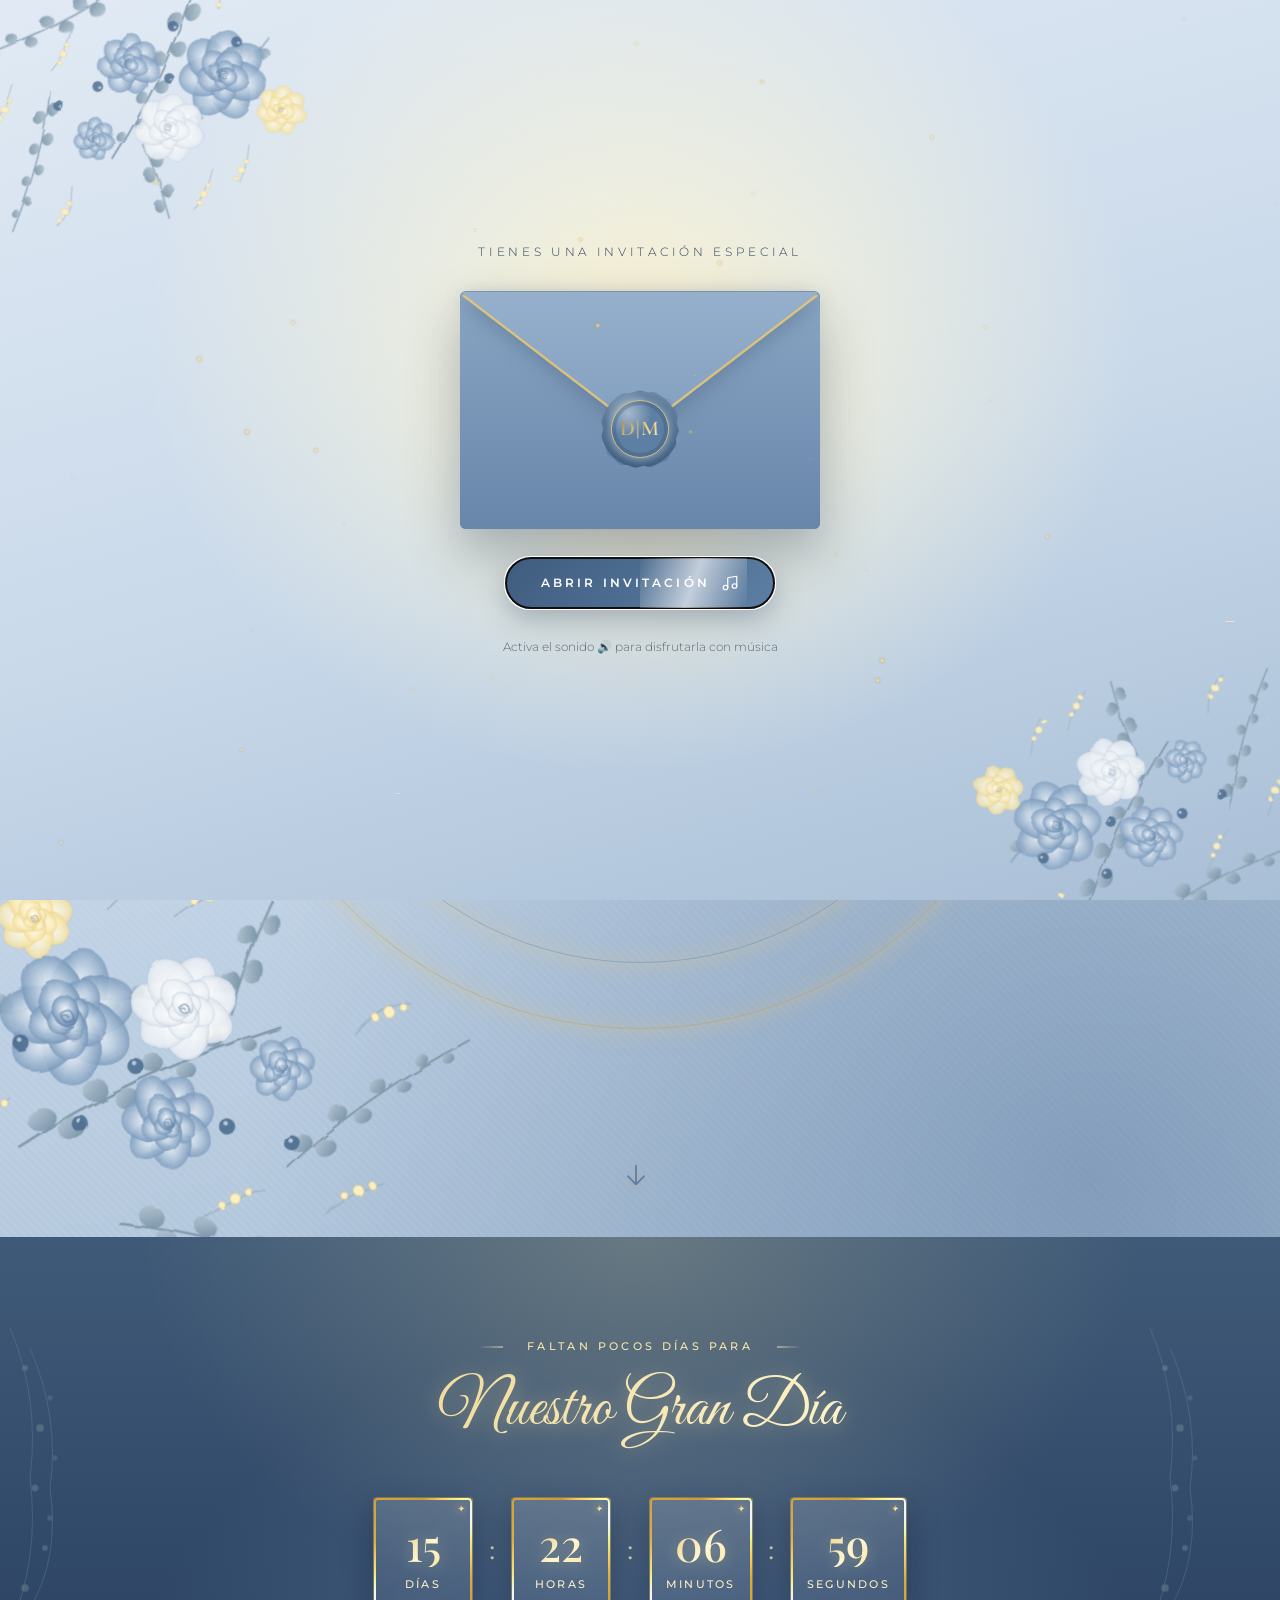
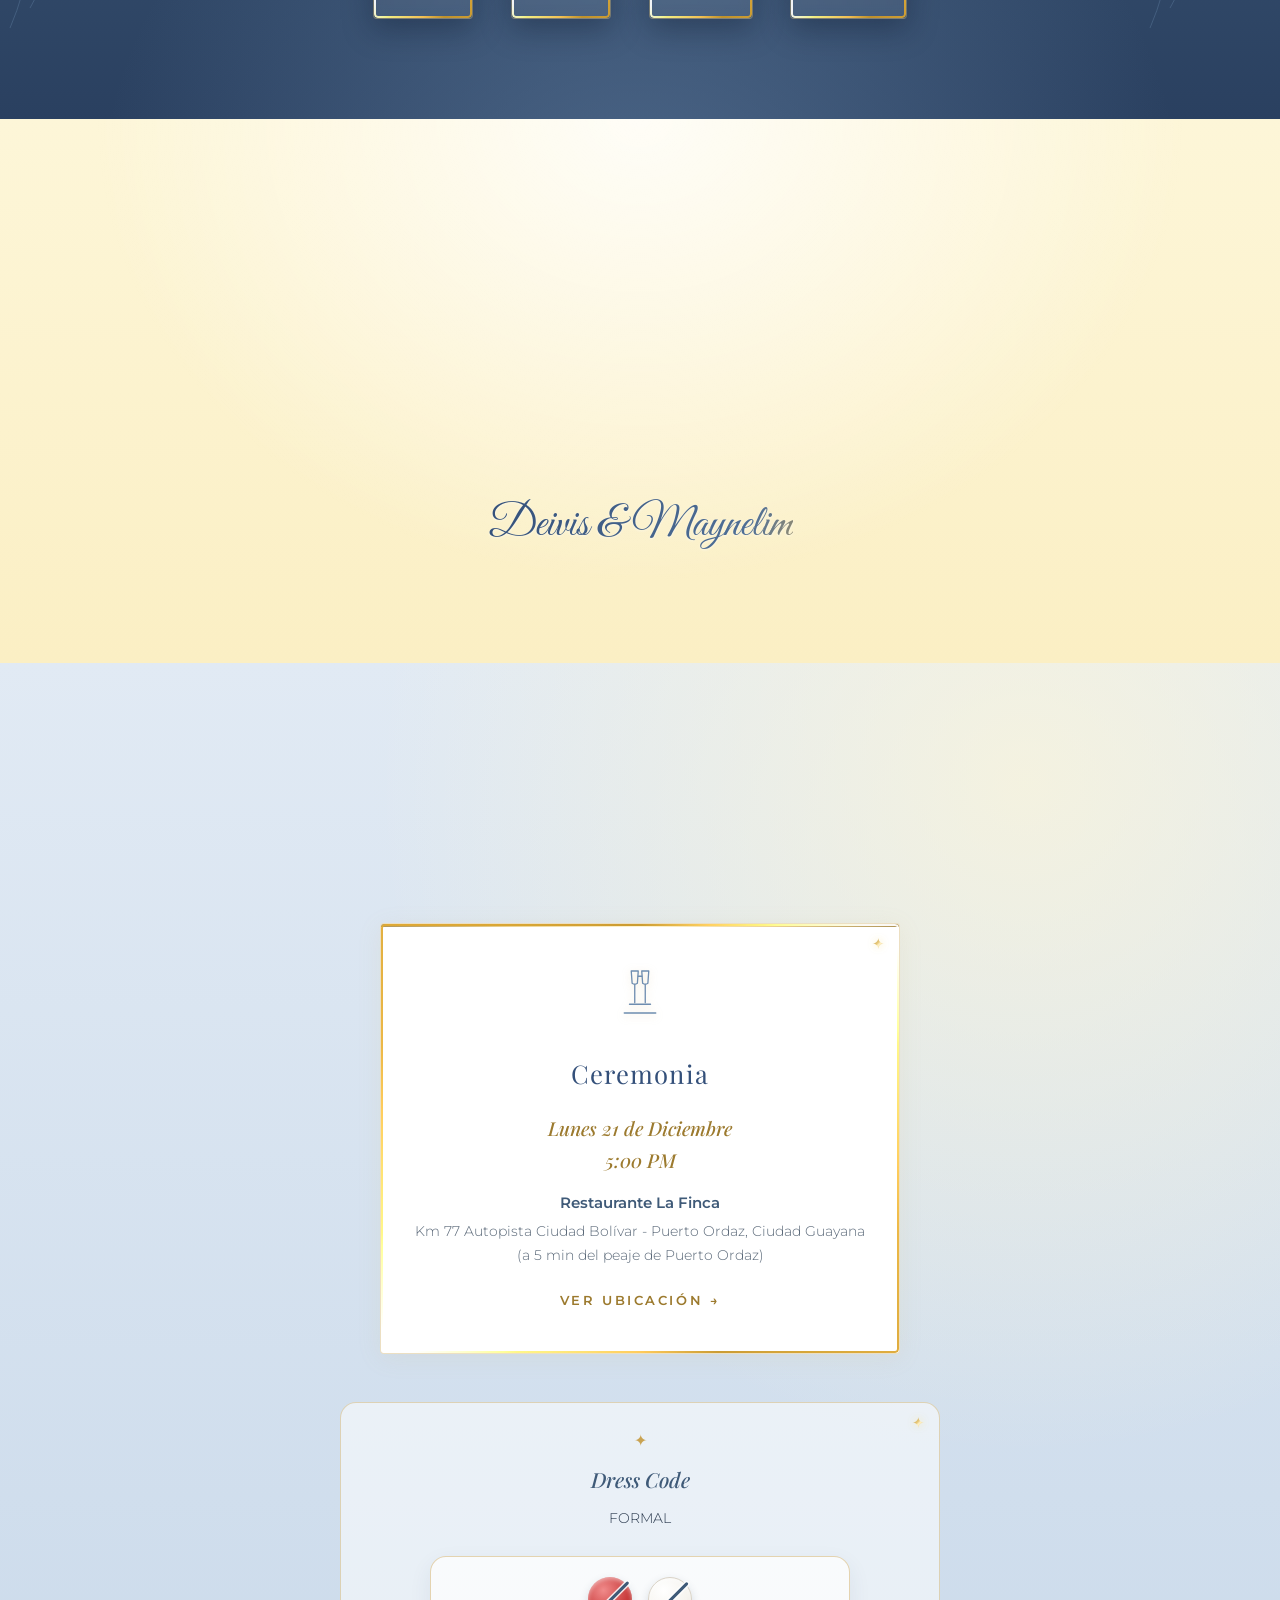
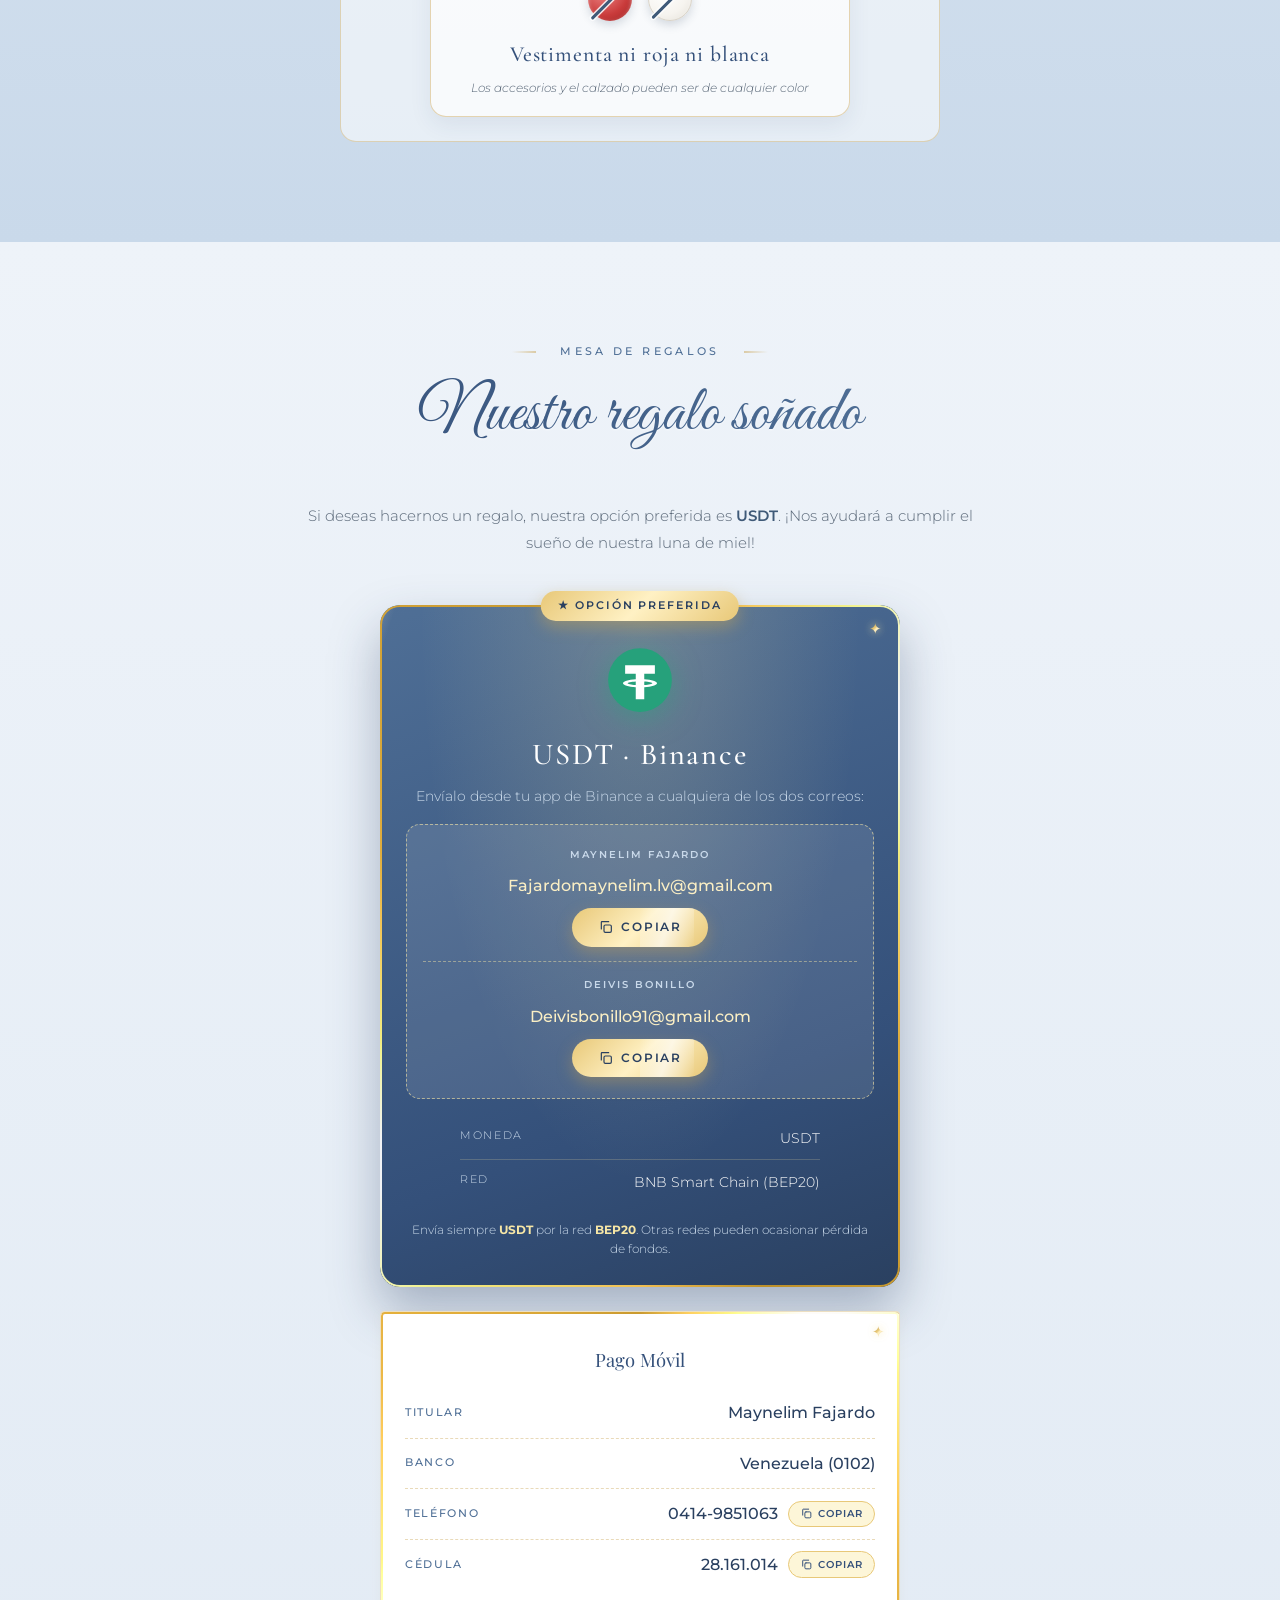
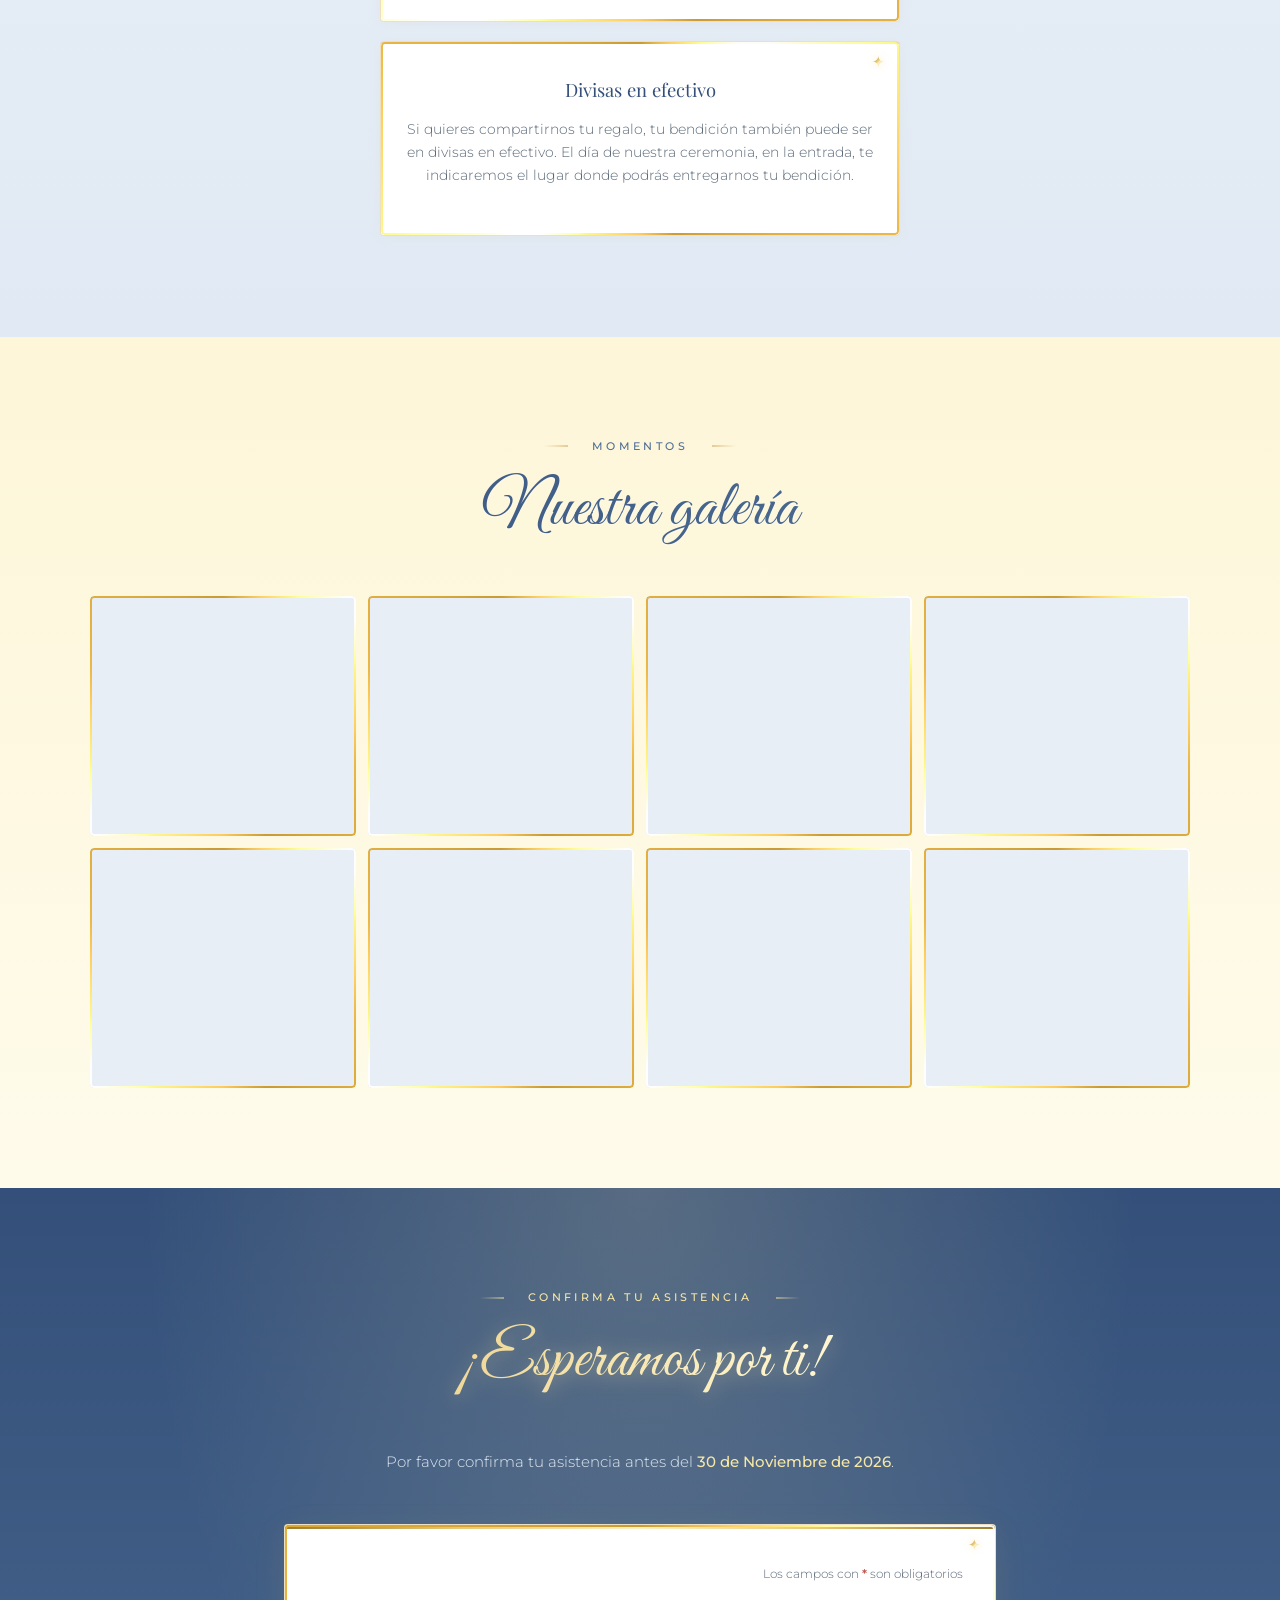
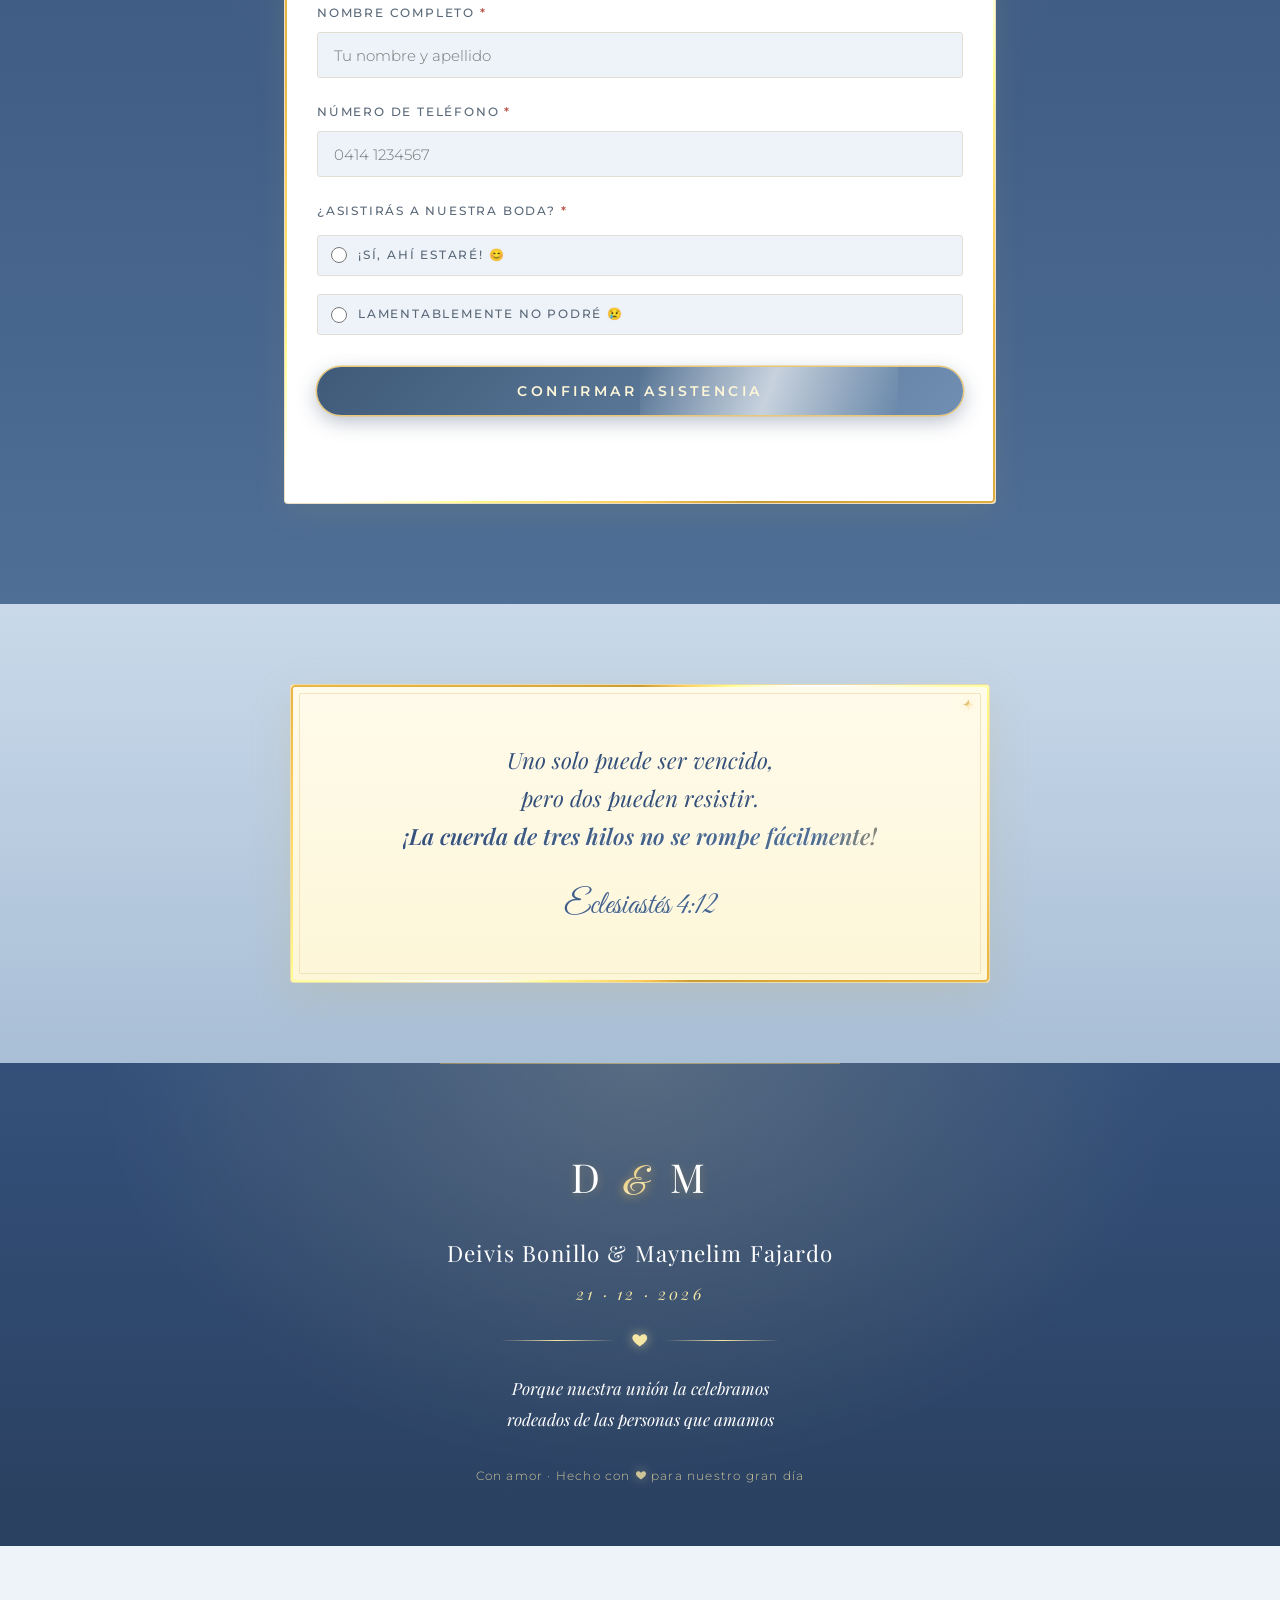
==== index.html @ 775783a1 "feat: estrella dorada arriba a la derecha en cada tarjeta y entrada desde la derecha - Estrella ✦ do" ====
<!DOCTYPE html>
<html lang="es">
<head>
  <meta charset="UTF-8" />
  <meta name="viewport" content="width=device-width, initial-scale=1.0" />
  <meta name="description" content="Invitación al matrimonio de Deivis Bonillo y Maynelim Fajardo. Acompáñanos en este día tan especial." />
  <title>Deivis &amp; Maynelim — Nuestra Boda</title>

  <!-- Favicon SVG con monograma D|M -->
  <link rel="icon" type="image/svg+xml" href="/assets/favicon.svg" />

  <!-- Google Fonts: Playfair Display (serif), Great Vibes (script), Montserrat (sans-serif) -->
  <link rel="preconnect" href="https://fonts.googleapis.com" />
  <link rel="preconnect" href="https://fonts.gstatic.com" crossorigin />
  <link href="https://fonts.googleapis.com/css2?family=Cormorant+Garamond:ital,wght@0,400;0,500;0,600;1,400&family=Playfair+Display:ital,wght@0,400;0,500;0,600;1,400&family=Great+Vibes&family=Montserrat:ital,wght@0,300;0,400;0,500;1,300&display=swap" rel="stylesheet" />

  <link rel="stylesheet" href="/styles/main.css?v=16" />
  <link rel="stylesheet" href="/styles/invitacion.css?v=16" />
  <link rel="stylesheet" href="/styles/effects.css?v=16" />
  <link rel="stylesheet" href="/styles/tema.css?v=16" />

  <!-- Marcar JS habilitado antes del render para evitar FOUC -->
  <script>document.documentElement.classList.add('js-enabled', 'intro-pending');</script>
</head>
<body>
  <svg class="svg-defs" width="0" height="0" aria-hidden="true" focusable="false">
    <defs>
      <radialGradient id="g-rose-blue" cx="50%" cy="45%" r="62%">
        <stop offset="0" stop-color="#F3F6FA"/><stop offset=".35" stop-color="#C3D3E4"/>
        <stop offset=".75" stop-color="#7E9DBE"/><stop offset="1" stop-color="#4E6E92"/>
      </radialGradient>
      <radialGradient id="g-rose-white" cx="50%" cy="45%" r="62%">
        <stop offset="0" stop-color="#FFFFFF"/><stop offset=".6" stop-color="#EEF2F6"/>
        <stop offset="1" stop-color="#C6D2DF"/>
      </radialGradient>
      <radialGradient id="g-rose-yellow" cx="50%" cy="45%" r="62%">
        <stop offset="0" stop-color="#FFFDF2"/><stop offset=".45" stop-color="#FBEFC4"/>
        <stop offset=".85" stop-color="#F1D98E"/><stop offset="1" stop-color="#D9BC6A"/>
      </radialGradient>
      <linearGradient id="g-leaf" x1="0" y1="0" x2="1" y2="1">
        <stop offset="0" stop-color="#B5C6D3"/><stop offset="1" stop-color="#6F8B9F"/>
      </linearGradient>
      <filter id="f-watercolor" x="-20%" y="-20%" width="140%" height="140%">
        <feTurbulence type="fractalNoise" baseFrequency=".035" numOctaves="2" seed="7" result="n"/>
        <feDisplacementMap in="SourceGraphic" in2="n" scale="5"/>
      </filter>
      <symbol id="sym-rose-blue" viewBox="-50 -50 100 100">
        <g fill="url(#g-rose-blue)" stroke="#5E7FA3" stroke-opacity=".25" stroke-width=".6">
          <ellipse cx="0" cy="-20" rx="20" ry="27" transform="rotate(0)" opacity=".85"/>
          <ellipse cx="0" cy="-20" rx="20" ry="27" transform="rotate(51)" opacity=".85"/>
          <ellipse cx="0" cy="-20" rx="20" ry="27" transform="rotate(103)" opacity=".85"/>
          <ellipse cx="0" cy="-20" rx="20" ry="27" transform="rotate(154)" opacity=".85"/>
          <ellipse cx="0" cy="-20" rx="20" ry="27" transform="rotate(206)" opacity=".85"/>
          <ellipse cx="0" cy="-20" rx="20" ry="27" transform="rotate(257)" opacity=".85"/>
          <ellipse cx="0" cy="-20" rx="20" ry="27" transform="rotate(309)" opacity=".85"/>
          <ellipse cx="0" cy="-10" rx="14" ry="18" transform="rotate(20)" opacity=".9"/>
          <ellipse cx="0" cy="-10" rx="14" ry="18" transform="rotate(92)" opacity=".9"/>
          <ellipse cx="0" cy="-10" rx="14" ry="18" transform="rotate(164)" opacity=".9"/>
          <ellipse cx="0" cy="-10" rx="14" ry="18" transform="rotate(236)" opacity=".9"/>
          <ellipse cx="0" cy="-10" rx="14" ry="18" transform="rotate(308)" opacity=".9"/>
          <ellipse cx="0" cy="-4" rx="9" ry="11" transform="rotate(45)"/>
          <ellipse cx="0" cy="-4" rx="9" ry="11" transform="rotate(135)"/>
          <ellipse cx="0" cy="-4" rx="9" ry="11" transform="rotate(225)"/>
          <ellipse cx="0" cy="-4" rx="9" ry="11" transform="rotate(315)"/>
        </g>
        <path d="M-5 1 q5 -9 10 0 q-4 6 -9 1 q3 -3 5 -1" fill="none" stroke="#4E6E92" stroke-opacity=".55" stroke-width="1.2" stroke-linecap="round"/>
      </symbol>
      <symbol id="sym-rose-white" viewBox="-50 -50 100 100">
        <g fill="url(#g-rose-white)" stroke="#5E7FA3" stroke-opacity=".25" stroke-width=".6">
          <ellipse cx="0" cy="-20" rx="20" ry="27" transform="rotate(0)" opacity=".85"/>
          <ellipse cx="0" cy="-20" rx="20" ry="27" transform="rotate(51)" opacity=".85"/>
          <ellipse cx="0" cy="-20" rx="20" ry="27" transform="rotate(103)" opacity=".85"/>
          <ellipse cx="0" cy="-20" rx="20" ry="27" transform="rotate(154)" opacity=".85"/>
          <ellipse cx="0" cy="-20" rx="20" ry="27" transform="rotate(206)" opacity=".85"/>
          <ellipse cx="0" cy="-20" rx="20" ry="27" transform="rotate(257)" opacity=".85"/>
          <ellipse cx="0" cy="-20" rx="20" ry="27" transform="rotate(309)" opacity=".85"/>
          <ellipse cx="0" cy="-10" rx="14" ry="18" transform="rotate(20)" opacity=".9"/>
          <ellipse cx="0" cy="-10" rx="14" ry="18" transform="rotate(92)" opacity=".9"/>
          <ellipse cx="0" cy="-10" rx="14" ry="18" transform="rotate(164)" opacity=".9"/>
          <ellipse cx="0" cy="-10" rx="14" ry="18" transform="rotate(236)" opacity=".9"/>
          <ellipse cx="0" cy="-10" rx="14" ry="18" transform="rotate(308)" opacity=".9"/>
          <ellipse cx="0" cy="-4" rx="9" ry="11" transform="rotate(45)"/>
          <ellipse cx="0" cy="-4" rx="9" ry="11" transform="rotate(135)"/>
          <ellipse cx="0" cy="-4" rx="9" ry="11" transform="rotate(225)"/>
          <ellipse cx="0" cy="-4" rx="9" ry="11" transform="rotate(315)"/>
        </g>
        <path d="M-5 1 q5 -9 10 0 q-4 6 -9 1 q3 -3 5 -1" fill="none" stroke="#4E6E92" stroke-opacity=".55" stroke-width="1.2" stroke-linecap="round"/>
      </symbol>
    <symbol id="sym-rose-yellow" viewBox="-50 -50 100 100">
        <g fill="url(#g-rose-yellow)" stroke="#B8994A" stroke-opacity=".25" stroke-width=".6">
          <ellipse cx="0" cy="-20" rx="20" ry="27" transform="rotate(0)" opacity=".85"/>
          <ellipse cx="0" cy="-20" rx="20" ry="27" transform="rotate(51)" opacity=".85"/>
          <ellipse cx="0" cy="-20" rx="20" ry="27" transform="rotate(103)" opacity=".85"/>
          <ellipse cx="0" cy="-20" rx="20" ry="27" transform="rotate(154)" opacity=".85"/>
          <ellipse cx="0" cy="-20" rx="20" ry="27" transform="rotate(206)" opacity=".85"/>
          <ellipse cx="0" cy="-20" rx="20" ry="27" transform="rotate(257)" opacity=".85"/>
          <ellipse cx="0" cy="-20" rx="20" ry="27" transform="rotate(309)" opacity=".85"/>
          <ellipse cx="0" cy="-10" rx="14" ry="18" transform="rotate(20)" opacity=".9"/>
          <ellipse cx="0" cy="-10" rx="14" ry="18" transform="rotate(92)" opacity=".9"/>
          <ellipse cx="0" cy="-10" rx="14" ry="18" transform="rotate(164)" opacity=".9"/>
          <ellipse cx="0" cy="-10" rx="14" ry="18" transform="rotate(236)" opacity=".9"/>
          <ellipse cx="0" cy="-10" rx="14" ry="18" transform="rotate(308)" opacity=".9"/>
          <ellipse cx="0" cy="-4" rx="9" ry="11" transform="rotate(45)"/>
          <ellipse cx="0" cy="-4" rx="9" ry="11" transform="rotate(135)"/>
          <ellipse cx="0" cy="-4" rx="9" ry="11" transform="rotate(225)"/>
          <ellipse cx="0" cy="-4" rx="9" ry="11" transform="rotate(315)"/>
        </g>
        <path d="M-5 1 q5 -9 10 0 q-4 6 -9 1 q3 -3 5 -1" fill="none" stroke="#4E6E92" stroke-opacity=".55" stroke-width="1.2" stroke-linecap="round"/>
      </symbol>
      <symbol id="sym-sprig" viewBox="0 0 160 60">
        <path d="M2 50 Q70 20 158 8" fill="none" stroke="#7F97A8" stroke-width="1.4"/>
        <g fill="url(#g-leaf)" opacity=".9">
          <ellipse cx="17.4" cy="36.0" rx="8.4" ry="6.8"/>
          <ellipse cx="33.2" cy="44.7" rx="7.9" ry="6.3"/>
          <ellipse cx="49.6" cy="25.4" rx="7.3" ry="5.9"/>
          <ellipse cx="66.4" cy="33.0" rx="6.8" ry="5.4"/>
          <ellipse cx="83.7" cy="16.6" rx="6.2" ry="5.0"/>
          <ellipse cx="101.6" cy="23.1" rx="5.7" ry="4.6"/>
          <ellipse cx="119.9" cy="9.6" rx="5.1" ry="4.1"/>
          <ellipse cx="138.7" cy="15.0" rx="4.6" ry="3.7"/>
        </g>
      </symbol>
      <symbol id="sym-floral" viewBox="0 0 320 240">
        <g filter="url(#f-watercolor)">
          <use href="#sym-sprig" x="0" y="0" width="160" height="60" transform="translate(40 150) rotate(-30) scale(1.1)"/>
          <use href="#sym-sprig" x="0" y="0" width="160" height="60" transform="translate(120 60) rotate(-70) scale(0.9)"/>
          <use href="#sym-sprig" x="0" y="0" width="160" height="60" transform="translate(150 170) rotate(10) scale(1.0)"/>
          <use href="#sym-sprig" x="0" y="0" width="160" height="60" transform="translate(10 90) rotate(-10) scale(0.8)"/>
          <use href="#sym-sprig" x="0" y="0" width="160" height="60" transform="translate(200 120) rotate(-40) scale(0.85)"/>
          <path d="M70 40 q8 -18 20 -30" stroke="#9AAFC0" stroke-width=".8" fill="none"/>
          <circle cx="78" cy="26" r="2.2" fill="#FBEFC4" stroke="#E3CC86" stroke-width=".5"/>
          <circle cx="85" cy="20" r="3.2" fill="#FBEFC4" stroke="#E3CC86" stroke-width=".5"/>
          <circle cx="92" cy="14" r="2.2" fill="#FBEFC4" stroke="#E3CC86" stroke-width=".5"/>
          <path d="M140 110 q12 -24 22 -30" stroke="#9AAFC0" stroke-width=".8" fill="none"/>
          <circle cx="148" cy="96" r="2.2" fill="#FBEFC4" stroke="#E3CC86" stroke-width=".5"/>
          <circle cx="155" cy="90" r="3.2" fill="#FBEFC4" stroke="#E3CC86" stroke-width=".5"/>
          <circle cx="162" cy="84" r="2.2" fill="#FBEFC4" stroke="#E3CC86" stroke-width=".5"/>
          <path d="M30 200 q16 -18 24 -30" stroke="#9AAFC0" stroke-width=".8" fill="none"/>
          <circle cx="38" cy="186" r="2.2" fill="#FBEFC4" stroke="#E3CC86" stroke-width=".5"/>
          <circle cx="45" cy="180" r="3.2" fill="#FBEFC4" stroke="#E3CC86" stroke-width=".5"/>
          <circle cx="52" cy="174" r="2.2" fill="#FBEFC4" stroke="#E3CC86" stroke-width=".5"/>
          <path d="M240 60 q8 -24 26 -30" stroke="#9AAFC0" stroke-width=".8" fill="none"/>
          <circle cx="248" cy="46" r="2.2" fill="#FBEFC4" stroke="#E3CC86" stroke-width=".5"/>
          <circle cx="255" cy="40" r="3.2" fill="#FBEFC4" stroke="#E3CC86" stroke-width=".5"/>
          <circle cx="262" cy="34" r="2.2" fill="#FBEFC4" stroke="#E3CC86" stroke-width=".5"/>
          <path d="M260 170 q12 -18 28 -30" stroke="#9AAFC0" stroke-width=".8" fill="none"/>
          <circle cx="268" cy="156" r="2.2" fill="#FBEFC4" stroke="#E3CC86" stroke-width=".5"/>
          <circle cx="275" cy="150" r="3.2" fill="#FBEFC4" stroke="#E3CC86" stroke-width=".5"/>
          <circle cx="282" cy="144" r="2.2" fill="#FBEFC4" stroke="#E3CC86" stroke-width=".5"/>
          <path d="M110 30 q16 -24 30 -30" stroke="#9AAFC0" stroke-width=".8" fill="none"/>
          <circle cx="118" cy="16" r="2.2" fill="#FBEFC4" stroke="#E3CC86" stroke-width=".5"/>
          <circle cx="125" cy="10" r="3.2" fill="#FBEFC4" stroke="#E3CC86" stroke-width=".5"/>
          <circle cx="132" cy="4" r="2.2" fill="#FBEFC4" stroke="#E3CC86" stroke-width=".5"/>
          <path d="M190 200 q8 -18 32 -30" stroke="#9AAFC0" stroke-width=".8" fill="none"/>
          <circle cx="198" cy="186" r="2.2" fill="#FBEFC4" stroke="#E3CC86" stroke-width=".5"/>
          <circle cx="205" cy="180" r="3.2" fill="#FBEFC4" stroke="#E3CC86" stroke-width=".5"/>
          <circle cx="212" cy="174" r="2.2" fill="#FBEFC4" stroke="#E3CC86" stroke-width=".5"/>
          <use href="#sym-rose-blue" x="25.0" y="65.0" width="90" height="90"/>
          <use href="#sym-rose-white" x="100.0" y="45.0" width="70" height="70"/>
          <use href="#sym-rose-blue" x="119.0" y="119.0" width="62" height="62"/>
          <use href="#sym-rose-yellow" x="5.0" y="35.0" width="50" height="50"/>
          <use href="#sym-rose-blue" x="183.0" y="73.0" width="44" height="44"/>
          <circle cx="100" cy="170" r="5" fill="#46678C" opacity=".85"/><circle cx="98.5" cy="168.5" r="1.4" fill="#fff" opacity=".6"/>
          <circle cx="185" cy="140" r="5" fill="#46678C" opacity=".85"/><circle cx="183.5" cy="138.5" r="1.4" fill="#fff" opacity=".6"/>
          <circle cx="48" cy="135" r="5" fill="#46678C" opacity=".85"/><circle cx="46.5" cy="133.5" r="1.4" fill="#fff" opacity=".6"/>
          <circle cx="225" cy="135" r="5" fill="#46678C" opacity=".85"/><circle cx="223.5" cy="133.5" r="1.4" fill="#fff" opacity=".6"/>
          <circle cx="120" cy="125" r="5" fill="#46678C" opacity=".85"/><circle cx="118.5" cy="123.5" r="1.4" fill="#fff" opacity=".6"/>
        </g>
      </symbol>
    </defs>
  </svg>

  <!-- ========================================================== -->
  <!-- INTRO: SOBRE 3D CON SELLO DE CERA (se abre y suena música)  -->
  <!-- ========================================================== -->
  <div class="intro" id="intro" role="dialog" aria-modal="true" aria-label="Abrir invitación">
    <div class="intro-glow" aria-hidden="true"></div>
    <svg class="intro-floral intro-floral-tl" aria-hidden="true"><use href="#sym-floral"/></svg>
    <svg class="intro-floral intro-floral-br" aria-hidden="true"><use href="#sym-floral"/></svg>

    <p class="intro-pretitle">Tienes una invitación especial</p>

    <div class="envelope" aria-hidden="true">
      <div class="env-back"></div>
      <div class="env-letter">
        <span class="env-letter-names">Deivis <em>&amp;</em> Maynelim</span>
        <span class="env-letter-date">21 · 12 · 2026</span>
      </div>
      <div class="env-pocket"></div>
      <div class="env-flap-wrap"><div class="env-flap"></div></div>
      <div class="wax-seal env-seal"><span>D|M</span></div>
    </div>

    <button type="button" class="intro-open fx-btn" id="intro-open">
      <span>Abrir invitación</span>
      <svg viewBox="0 0 24 24" width="18" height="18" fill="none" stroke="currentColor" stroke-width="1.6" stroke-linecap="round" stroke-linejoin="round" aria-hidden="true"><path d="M9 18V5l12-2v13"/><circle cx="6" cy="18" r="3"/><circle cx="18" cy="16" r="3"/></svg>
    </button>
    <p class="intro-hint">Activa el sonido 🔊 para disfrutarla con música</p>
  </div>

  <!-- ========================================================== -->
  <!-- HERO: TARJETA DE INVITACIÓN                                 -->
  <!-- ========================================================== -->
  <header class="hero-invite" id="inicio">
    <div class="hero-rings" aria-hidden="true"><span></span><span></span></div>
    <svg class="hero-floral hero-floral-tr" aria-hidden="true"><use href="#sym-floral"/></svg>
    <svg class="hero-floral hero-floral-bl" aria-hidden="true"><use href="#sym-floral"/></svg>

    <div class="invite-stage">
      <div class="invite-float">
        <article class="invite-card fx-frame" data-tilt>
          <div class="invite-photo">
            <!-- Reemplazar por una foto real de los novios -->
            <img src="https://images.unsplash.com/photo-1519741497674-611481863552?w=900&q=80" alt="Deivis y Maynelim" />
            <svg class="invite-photo-floral" aria-hidden="true"><use href="#sym-floral"/></svg>
            <svg class="invite-photo-floral invite-photo-floral-r" aria-hidden="true"><use href="#sym-floral"/></svg>
          </div>

          <div class="wax-seal invite-seal" aria-hidden="true"><span>D|M</span></div>

          <div class="invite-body">
            <p class="invite-pretitle">Con mucha alegría</p>

            <h1 class="invite-names">
              <span class="invite-name">Deivis</span>
              <span class="invite-and">y</span>
              <span class="invite-name">Maynelim</span>
            </h1>

            <p class="invite-sub">Te invitamos a celebrar<br>nuestro día especial</p>

            <div class="invite-ornament" aria-hidden="true"><span></span><i><svg class="heart-icon" viewBox="0 0 24 24" aria-hidden="true"><path d="M12 21s-7.5-4.6-9.6-9.3C.9 8.3 3 4.5 6.7 4.5c2.1 0 3.6 1.2 5.3 3.1 1.7-1.9 3.2-3.1 5.3-3.1 3.7 0 5.8 3.8 4.3 7.2C19.5 16.4 12 21 12 21z"/></svg></i><span></span></div>

            <div class="invite-date">
              <span class="invite-weekday">Lunes</span>
              <div class="invite-date-row">
                <span class="invite-date-side">Diciembre</span>
                <span class="invite-date-day">21</span>
                <span class="invite-date-side">2026</span>
              </div>
              <span class="invite-hour">a las 5:00 PM</span>
            </div>

            <p class="invite-venue">Restaurante La Finca</p>
            <p class="invite-city">Ciudad Guayana · Bolívar · Venezuela</p>

            <nav class="invite-actions" aria-label="Accesos rápidos">
              <a href="#detalles" class="circle-btn">
                <span class="circle-icon">
                  <svg viewBox="0 0 24 24" fill="none" stroke="currentColor" stroke-width="1.5" stroke-linecap="round" stroke-linejoin="round"><path d="M12 21s-7-6.2-7-11.5a7 7 0 0114 0C19 14.8 12 21 12 21z"/><circle cx="12" cy="9.5" r="2.5"/></svg>
                </span>
                <span class="circle-label">Ver<br>lugar</span>
              </a>
              <a href="#rsvp" class="circle-btn">
                <span class="circle-icon">
                  <svg viewBox="0 0 24 24" fill="none" stroke="currentColor" stroke-width="1.5" stroke-linecap="round" stroke-linejoin="round"><circle cx="12" cy="12" r="9"/><path d="M8 12.5l2.6 2.6L16 9.6"/></svg>
                </span>
                <span class="circle-label">Confirmar<br>asistencia</span>
              </a>
              <a href="#galeria" class="circle-btn">
                <span class="circle-icon">
                  <svg viewBox="0 0 24 24" fill="none" stroke="currentColor" stroke-width="1.5" stroke-linecap="round" stroke-linejoin="round"><path d="M4 8h3l1.6-2.5h6.8L17 8h3a1 1 0 011 1v9a1 1 0 01-1 1H4a1 1 0 01-1-1V9a1 1 0 011-1z"/><circle cx="12" cy="13" r="3.6"/></svg>
                </span>
                <span class="circle-label">Nuestra<br>galería</span>
              </a>
              <a href="#regalos" class="circle-btn">
                <span class="circle-icon">
                  <svg viewBox="0 0 24 24" fill="none" stroke="currentColor" stroke-width="1.5" stroke-linecap="round" stroke-linejoin="round"><rect x="3.5" y="8.5" width="17" height="4" rx="1"/><path d="M5 12.5V20h14v-7.5M12 8.5V20M12 8.5S10.5 4 8 4.5 7 8.5 12 8.5zM12 8.5S13.5 4 16 4.5 17 8.5 12 8.5z"/></svg>
                </span>
                <span class="circle-label">Mesa de<br>regalos</span>
              </a>
            </nav>

            <p class="invite-closing">Porque nuestra unión la celebramos rodeados de las personas que amamos</p>
            <p class="invite-signature">Deivis &amp; Maynelim</p>
            <span class="invite-heart" aria-hidden="true"><svg class="heart-icon" viewBox="0 0 24 24" aria-hidden="true"><path d="M12 21s-7.5-4.6-9.6-9.3C.9 8.3 3 4.5 6.7 4.5c2.1 0 3.6 1.2 5.3 3.1 1.7-1.9 3.2-3.1 5.3-3.1 3.7 0 5.8 3.8 4.3 7.2C19.5 16.4 12 21 12 21z"/></svg></span>
          </div>
          <div class="invite-wash" aria-hidden="true"></div>
        </article>
      </div>
    </div>

    <a href="#countdown" class="hero-scroll" aria-label="Desliza hacia abajo">
      <svg viewBox="0 0 24 24" width="28" height="28"><path d="M12 4v16m0 0l-7-7m7 7l7-7" stroke="currentColor" stroke-width="1.5" fill="none" stroke-linecap="round" stroke-linejoin="round"/></svg>
    </a>
  </header>

  <!-- ========================================================== -->
  <!-- CUENTA REGRESIVA                                            -->
  <!-- ========================================================== -->
  <section class="countdown-section" id="countdown">
    <div class="floral-side floral-left" aria-hidden="true"></div>
    <div class="floral-side floral-right" aria-hidden="true"></div>

    <div class="container">
      <p class="section-pretitle">Faltan pocos días para</p>
      <h2 class="section-title script-title">Nuestro Gran Día</h2>

      <div class="countdown" id="countdown-timer">
        <div class="countdown-item">
          <span class="count-number" id="days">00</span>
          <span class="count-label">Días</span>
        </div>
        <div class="countdown-divider">:</div>
        <div class="countdown-item">
          <span class="count-number" id="hours">00</span>
          <span class="count-label">Horas</span>
        </div>
        <div class="countdown-divider">:</div>
        <div class="countdown-item">
          <span class="count-number" id="minutes">00</span>
          <span class="count-label">Minutos</span>
        </div>
        <div class="countdown-divider">:</div>
        <div class="countdown-item">
          <span class="count-number" id="seconds">00</span>
          <span class="count-label">Segundos</span>
        </div>
      </div>
    </div>
  </section>

  <!-- ========================================================== -->
  <!-- BIENVENIDA / MENSAJE                                        -->
  <!-- ========================================================== -->
  <section class="welcome-section" id="bienvenida">
    <div class="container narrow">
      <p class="section-pretitle">Con la bendición de Dios y nuestros padres</p>
      <h2 class="section-title">¡Nos casamos!</h2>

      <p class="welcome-text">
        Hay momentos en la vida que se quedan grabados para siempre.
        Acompáñanos a recibir la bendición de Dios, a brindar por nuestro futuro
        y a celebrar con alegría esta gran fiesta de amor.
      </p>

      <div class="welcome-signature">
        <span class="script-name">Deivis &amp; Maynelim</span>
      </div>
    </div>
  </section>

  <!-- ========================================================== -->
  <!-- DETALLES DEL EVENTO                                          -->
  <!-- ========================================================== -->
  <section class="details-section" id="detalles">
    <div class="container">
      <p class="section-pretitle">Detalles del evento</p>
      <h2 class="section-title script-title">Acompáñanos</h2>

      <div class="details-grid details-grid-single">
        <!-- Ceremonia -->
        <article class="details-card">
          <div class="details-icon">
            <svg viewBox="0 0 64 64" width="56" height="56" fill="none" stroke="currentColor" stroke-width="1.5">
              <path d="M22 8h8l-1 14a5 5 0 01-6 0L22 8zM34 8h8l-1 14a5 5 0 01-6 0L34 8z" stroke-linejoin="round"/>
              <path d="M26 24v20M38 24v20M20 46h12M32 46h12" stroke-linecap="round"/>
              <path d="M30 14l4 0" stroke-linecap="round"/>
              <path d="M14 56h36" stroke-linecap="round"/>
            </svg>
          </div>
          <h3 class="details-title">Ceremonia</h3>
          <p class="details-time">Lunes 21 de Diciembre<br>5:00 PM</p>
          <p class="details-place">Restaurante La Finca</p>
          <p class="details-address">Km 77 Autopista Ciudad Bolívar - Puerto Ordaz, Ciudad Guayana<br>(a 5 min del peaje de Puerto Ordaz)</p>
          <a href="https://www.google.com/maps/search/?api=1&amp;query=Restaurante+La+Finca+Km+77+Autopista+Ciudad+Bol%C3%ADvar+Puerto+Ordaz" class="details-link" target="_blank" rel="noopener">Ver ubicación →</a>
        </article>
      </div>

      <!-- Dress code -->
      <div class="dress-code">
        <p class="dress-code-title">Dress Code</p>
        <p class="dress-code-text">FORMAL</p>

        <div class="dress-avoid">
          <div class="dress-swatches" aria-hidden="true">
            <span class="dress-swatch dress-swatch-red"></span>
            <span class="dress-swatch dress-swatch-white"></span>
          </div>
          <p class="dress-avoid-text">Vestimenta ni roja ni blanca</p>
          <p class="dress-avoid-note">Los accesorios y el calzado pueden ser de cualquier color</p>
        </div>
      </div>
    </div>
  </section>

  <!-- ========================================================== -->
  <!-- REGALOS / LUNA DE MIEL                                      -->
  <!-- ========================================================== -->
  <section class="gift-section" id="regalos">
    <div class="container narrow">
      <p class="section-pretitle">Mesa de regalos</p>
      <h2 class="section-title script-title">Nuestro regalo soñado</h2>

      <p class="gift-text">
        Si deseas hacernos un regalo, nuestra opción preferida es <strong>USDT</strong>.
        ¡Nos ayudará a cumplir el sueño de nuestra luna de miel!
      </p>

      <!-- USDT: opción principal -->
      <article class="usdt-card fx-frame">
        <span class="usdt-badge">★ Opción preferida</span>
        <div class="usdt-logo" aria-hidden="true">
          <svg viewBox="0 0 64 64"><circle cx="32" cy="32" r="30"/><path d="M18 18h28v8H36v5.2c7 .5 12 2 12 3.8s-5 3.3-12 3.8V50h-8V38.8c-7-.5-12-2-12-3.8s5-3.3 12-3.8V26H18z M28 33.3c-4.6.3-7.6 1-7.6 1.7s3 1.4 7.6 1.7v-3.4zm8 0v3.4c4.6-.3 7.6-1 7.6-1.7s-3-1.4-7.6-1.7z" fill-rule="evenodd"/></svg>
        </div>
        <h3 class="usdt-title">USDT · Binance</h3>
        <p class="usdt-subtitle">Envíalo desde tu app de Binance a cualquiera de los dos correos:</p>

        <div class="usdt-copy">
          <div class="usdt-account">
            <span class="usdt-owner">Maynelim Fajardo</span>
            <span class="usdt-email">Fajardomaynelim.lv@gmail.com</span>
            <button type="button" class="usdt-copy-btn fx-btn" data-copy-text="Fajardomaynelim.lv@gmail.com">
              <svg viewBox="0 0 24 24" width="16" height="16" fill="none" stroke="currentColor" stroke-width="1.8" stroke-linecap="round" stroke-linejoin="round" aria-hidden="true"><rect x="9" y="9" width="11" height="11" rx="2"/><path d="M5 15V5a1 1 0 011-1h10"/></svg>
              <span>Copiar</span>
            </button>
          </div>
          <div class="usdt-account">
            <span class="usdt-owner">Deivis Bonillo</span>
            <span class="usdt-email">Deivisbonillo91@gmail.com</span>
            <button type="button" class="usdt-copy-btn fx-btn" data-copy-text="Deivisbonillo91@gmail.com">
              <svg viewBox="0 0 24 24" width="16" height="16" fill="none" stroke="currentColor" stroke-width="1.8" stroke-linecap="round" stroke-linejoin="round" aria-hidden="true"><rect x="9" y="9" width="11" height="11" rx="2"/><path d="M5 15V5a1 1 0 011-1h10"/></svg>
              <span>Copiar</span>
            </button>
          </div>
        </div>

        <dl class="usdt-data">
          <div><dt>Moneda</dt><dd>USDT</dd></div>
          <div><dt>Red</dt><dd>BNB Smart Chain (BEP20)</dd></div>
        </dl>

        <p class="usdt-note">Envía siempre <strong>USDT</strong> por la red <strong>BEP20</strong>. Otras redes pueden ocasionar pérdida de fondos.</p>
      </article>

      <!-- Otras opciones -->
      <div class="gift-options">
        <div class="gift-card gift-secondary">
          <h3 class="gift-title">Pago Móvil</h3>
          <dl class="pm-data">
            <div class="pm-row"><dt>Titular</dt><dd>Maynelim Fajardo</dd></div>
            <div class="pm-row"><dt>Banco</dt><dd>Venezuela (0102)</dd></div>
          <div class="pm-row"><dt>Teléfono</dt><dd><span class="pm-value">0414-9851063</span><button type="button" class="copy-chip" data-copy-text="04149851063" aria-label="Copiar teléfono"><svg viewBox="0 0 24 24" width="16" height="16" fill="none" stroke="currentColor" stroke-width="1.8" stroke-linecap="round" stroke-linejoin="round" aria-hidden="true"><rect x="9" y="9" width="11" height="11" rx="2"/><path d="M5 15V5a1 1 0 011-1h10"/></svg><span>Copiar</span></button></dd></div>
          <div class="pm-row"><dt>Cédula</dt><dd><span class="pm-value">28.161.014</span><button type="button" class="copy-chip" data-copy-text="28161014" aria-label="Copiar cédula"><svg viewBox="0 0 24 24" width="16" height="16" fill="none" stroke="currentColor" stroke-width="1.8" stroke-linecap="round" stroke-linejoin="round" aria-hidden="true"><rect x="9" y="9" width="11" height="11" rx="2"/><path d="M5 15V5a1 1 0 011-1h10"/></svg><span>Copiar</span></button></dd></div>
          </dl>
        </div>

        <div class="gift-card gift-secondary gift-cash">
          <h3 class="gift-title">Divisas en efectivo</h3>
          <p class="gift-text-small">
            Si quieres compartirnos tu regalo, tu bendición también puede ser
            en divisas en efectivo. El día de nuestra ceremonia, en la entrada,
            te indicaremos el lugar donde podrás entregarnos tu bendición.
          </p>
        </div>
      </div>
    </div>
  </section>

  <!-- ========================================================== -->
  <!-- GALERÍA                                                    -->
  <!-- ========================================================== -->
  <section class="gallery-section" id="galeria">
    <div class="container">
      <p class="section-pretitle">Momentos</p>
      <h2 class="section-title script-title">Nuestra galería</h2>

      <div class="gallery-grid">
        <div class="gallery-item" style="background-image: url('https://images.unsplash.com/photo-1519741497674-611481863552?w=600&q=80')">
          <div class="gallery-overlay"><span>Nosotros</span></div>
        </div>
        <div class="gallery-item" style="background-image: url('https://images.unsplash.com/photo-1606800052052-a08af7148866?w=600&q=80')">
          <div class="gallery-overlay"><span>Para siempre</span></div>
        </div>
        <div class="gallery-item" style="background-image: url('https://images.unsplash.com/photo-1511285564829-80945275fece?w=600&q=80')">
          <div class="gallery-overlay"><span>El gran día</span></div>
        </div>
        <div class="gallery-item" style="background-image: url('https://images.unsplash.com/photo-1469371670807-013ccf25f16a?w=600&q=80')">
          <div class="gallery-overlay"><span>Juntos</span></div>
        </div>
        <div class="gallery-item" style="background-image: url('https://images.unsplash.com/photo-1525258946800-98cfd641d0de?w=600&q=80')">
          <div class="gallery-overlay"><span>Amor</span></div>
        </div>
        <div class="gallery-item" style="background-image: url('https://images.unsplash.com/photo-1522673607200-164d1b6ce486?w=600&q=80')">
          <div class="gallery-overlay"><span>Felices</span></div>
        </div>
        <div class="gallery-item" style="background-image: url('https://images.unsplash.com/photo-1465495976277-4387d4b0b4c6?w=600&q=80')">
          <div class="gallery-overlay"><span>Bendición</span></div>
        </div>
        <div class="gallery-item" style="background-image: url('https://images.unsplash.com/photo-1583939003579-730e3918a45a?w=600&q=80')">
          <div class="gallery-overlay"><span>Detalles</span></div>
        </div>
      </div>
    </div>
  </section>

  <!-- ========================================================== -->
  <!-- RSVP                                                       -->
  <!-- ========================================================== -->
  <section class="rsvp-section" id="rsvp">
    <div class="container narrow">
      <p class="section-pretitle">Confirma tu asistencia</p>
      <h2 class="section-title script-title">¡Esperamos por ti!</h2>

      <p class="rsvp-intro">
        Por favor confirma tu asistencia antes del <strong>30 de Noviembre de 2026</strong>.
      </p>

      <form id="rsvp-form" class="rsvp-form" novalidate>
        <p class="form-required-note">Los campos con <span aria-hidden="true">*</span> son obligatorios</p>
        <div class="form-row">
          <div class="form-group">
            <label for="nombre">Nombre completo <span class="req" aria-hidden="true">*</span></label>
            <input type="text" id="nombre" name="nombre" placeholder="Tu nombre y apellido" autocomplete="name" required />
          </div>
        </div>

        <div class="form-row">
          <div class="form-group">
            <label for="telefono">Número de teléfono <span class="req" aria-hidden="true">*</span></label>
            <input type="tel" id="telefono" name="telefono" placeholder="0414 1234567" inputmode="tel" autocomplete="tel" required />
          </div>
        </div>

        <div class="form-row">
          <div class="form-group">
            <label id="asistencia-label">¿Asistirás a nuestra boda? <span class="req" aria-hidden="true">*</span></label>
            <div class="radio-group" role="radiogroup" aria-labelledby="asistencia-label">
              <label class="radio-option">
                <input type="radio" name="asistencia" value="si" required />
                <span>¡Sí, ahí estaré! 😊</span>
              </label>
              <label class="radio-option">
                <input type="radio" name="asistencia" value="no" required />
                <span>Lamentablemente no podré 😢</span>
              </label>
            </div>
          </div>
        </div>

        <button type="submit" class="btn-submit">
          <span>Confirmar asistencia</span>
        </button>

        <p class="form-feedback" id="form-feedback" role="status" aria-live="polite"></p>
      </form>
    </div>
  </section>

  <!-- ========================================================== -->
  <!-- MODAL DE CONFIRMACIÓN RSVP                                  -->
  <!-- Paso 1: revisar datos · Paso 2: ¡gracias!                   -->
  <!-- ========================================================== -->
  <dialog class="rsvp-modal" id="rsvp-modal" aria-labelledby="rsvp-modal-title">
    <div class="rsvp-modal-card fx-frame">
      <button type="button" class="rsvp-modal-close" data-modal-close aria-label="Cerrar">&times;</button>
      <div class="rsvp-modal-scroll">

      <!-- Paso 1: revisión -->
      <div class="rsvp-step rsvp-step-review" data-step="review">
        <div class="wax-seal rsvp-modal-seal" aria-hidden="true"><span>D|M</span></div>
        <p class="rsvp-modal-pretitle">Antes de enviar</p>
        <h3 class="rsvp-modal-title" id="rsvp-modal-title">Revisa tu confirmación</h3>
        <p class="rsvp-modal-text">Verifica que tus datos estén correctos. Al confirmar se abrirá <strong>WhatsApp</strong> con tu respuesta lista para enviarla a los novios.</p>
        <dl class="rsvp-summary" id="rsvp-summary"></dl>
        <div class="rsvp-modal-actions">
          <button type="button" class="rsvp-btn rsvp-btn-ghost" data-modal-close>Editar</button>
          <button type="button" class="rsvp-btn rsvp-btn-primary fx-btn" id="rsvp-confirm">
            <svg viewBox="0 0 24 24" width="18" height="18" fill="currentColor" aria-hidden="true"><path d="M12 2a10 10 0 00-8.6 15.1L2 22l5-1.3A10 10 0 1012 2zm0 18.2a8.2 8.2 0 01-4.2-1.2l-.3-.2-3 .8.8-2.9-.2-.3A8.2 8.2 0 1112 20.2zm4.5-6.1c-.2-.1-1.5-.7-1.7-.8s-.4-.1-.6.1-.7.8-.8 1-.3.2-.5.1a6.7 6.7 0 01-3.3-2.9c-.3-.4.3-.4.7-1.4.1-.2 0-.3 0-.5l-.8-1.8c-.2-.5-.4-.4-.6-.4h-.5a1 1 0 00-.7.3 3 3 0 00-.9 2.2 5.2 5.2 0 001.1 2.8 11.9 11.9 0 004.6 4c1.7.7 2.4.8 3.2.7a2.8 2.8 0 001.8-1.3 2.3 2.3 0 00.2-1.3c-.1-.1-.3-.2-.5-.3z"/></svg>
            <span>Confirmar</span>
          </button>
        </div>
      </div>

      <!-- Paso 2: éxito -->
      <div class="rsvp-step rsvp-step-success" data-step="success" hidden>
        <div class="rsvp-check" aria-hidden="true">
          <svg viewBox="0 0 52 52"><circle cx="26" cy="26" r="24"/><path d="M15 27l7.5 7.5L38 19"/></svg>
        </div>
        <p class="rsvp-modal-pretitle">¡Casi listo!</p>
        <h3 class="rsvp-modal-title" id="rsvp-success-title">¡Gracias!</h3>
        <p class="rsvp-modal-text" id="rsvp-success-text"></p>
        <div class="rsvp-whatsapp-note">
          <p><strong>Último paso:</strong> toca <em>Enviar</em> en WhatsApp para que tu confirmación llegue a los novios.</p>
          <a href="#" class="rsvp-btn rsvp-btn-whatsapp fx-btn" id="rsvp-whatsapp-link" target="_blank" rel="noopener">
            <svg viewBox="0 0 24 24" width="18" height="18" fill="currentColor" aria-hidden="true"><path d="M12 2a10 10 0 00-8.6 15.1L2 22l5-1.3A10 10 0 1012 2zm0 18.2a8.2 8.2 0 01-4.2-1.2l-.3-.2-3 .8.8-2.9-.2-.3A8.2 8.2 0 1112 20.2zm4.5-6.1c-.2-.1-1.5-.7-1.7-.8s-.4-.1-.6.1-.7.8-.8 1-.3.2-.5.1a6.7 6.7 0 01-3.3-2.9c-.3-.4.3-.4.7-1.4.1-.2 0-.3 0-.5l-.8-1.8c-.2-.5-.4-.4-.6-.4h-.5a1 1 0 00-.7.3 3 3 0 00-.9 2.2 5.2 5.2 0 001.1 2.8 11.9 11.9 0 004.6 4c1.7.7 2.4.8 3.2.7a2.8 2.8 0 001.8-1.3 2.3 2.3 0 00.2-1.3c-.1-.1-.3-.2-.5-.3z"/></svg>
            <span>Abrir WhatsApp de nuevo</span>
          </a>
        </div>
        <p class="rsvp-modal-date">Lunes 21 de Diciembre 2026<br>a las 5:00 PM · Restaurante La Finca</p>
        <div class="rsvp-modal-actions">
          <button type="button" class="rsvp-btn rsvp-btn-primary fx-btn" data-modal-close>
            <span>Cerrar</span>
          </button>
        </div>
      </div>
      </div>
    </div>
  </dialog>

  <!-- ========================================================== -->
  <!-- VERSÍCULO BÍBLICO                                            -->
  <!-- ========================================================== -->
  <section class="verse-section" id="versiculo">
    <div class="container narrow">
      <div class="verse-card">
        <p class="verse-text">
          Uno solo puede ser vencido,<br>
          pero dos pueden resistir.<br>
          <strong>¡La cuerda de tres hilos no se rompe fácilmente!</strong>
        </p>
        <p class="verse-ref">Eclesiastés 4:12</p>
      </div>
    </div>
  </section>

  <!-- ========================================================== -->
  <!-- FOOTER                                                     -->
  <!-- ========================================================== -->
  <footer class="footer">
    <div class="container narrow">
      <div class="footer-monogram">D <span class="ampersand">&amp;</span> M</div>
      <p class="footer-names">Deivis Bonillo &amp; Maynelim Fajardo</p>
      <p class="footer-date">21 · 12 · 2026</p>
      <div class="footer-divider">
        <span class="line"></span>
        <span class="heart"><svg class="heart-icon" viewBox="0 0 24 24" aria-hidden="true"><path d="M12 21s-7.5-4.6-9.6-9.3C.9 8.3 3 4.5 6.7 4.5c2.1 0 3.6 1.2 5.3 3.1 1.7-1.9 3.2-3.1 5.3-3.1 3.7 0 5.8 3.8 4.3 7.2C19.5 16.4 12 21 12 21z"/></svg></span>
        <span class="line"></span>
      </div>
      <p class="footer-thanks">
        Porque nuestra unión la celebramos<br>
        rodeados de las personas que amamos
      </p>
      <p class="footer-credit">Con amor · Hecho con <span class="heart-inline"><svg class="heart-icon" viewBox="0 0 24 24" aria-hidden="true"><path d="M12 21s-7.5-4.6-9.6-9.3C.9 8.3 3 4.5 6.7 4.5c2.1 0 3.6 1.2 5.3 3.1 1.7-1.9 3.2-3.1 5.3-3.1 3.7 0 5.8 3.8 4.3 7.2C19.5 16.4 12 21 12 21z"/></svg></span> para nuestro gran día</p>
    </div>
  </footer>

  <!-- ========================================================== -->
  <!-- BARRA DE NAVEGACIÓN INFERIOR (estilo app)                   -->
  <!-- ========================================================== -->
  <nav class="bottom-nav" aria-label="Navegación principal">
    <span class="bottom-nav-indicator" aria-hidden="true"></span>
    <a href="#inicio" class="bottom-nav-item is-active">
      <svg viewBox="0 0 24 24" fill="none" stroke="currentColor" stroke-width="1.6" stroke-linecap="round" stroke-linejoin="round"><path d="M3 11l9-7 9 7v9a1 1 0 01-1 1h-5v-6H9v6H4a1 1 0 01-1-1z"/></svg>
      <span>Inicio</span>
    </a>
    <a href="#detalles" class="bottom-nav-item">
      <svg viewBox="0 0 24 24" fill="none" stroke="currentColor" stroke-width="1.6" stroke-linecap="round" stroke-linejoin="round"><rect x="3.5" y="5" width="17" height="15" rx="2"/><path d="M3.5 9.5h17M8 3v4M16 3v4"/></svg>
      <span>Detalles</span>
    </a>
    <a href="#regalos" class="bottom-nav-item">
      <svg viewBox="0 0 24 24" fill="none" stroke="currentColor" stroke-width="1.6" stroke-linecap="round" stroke-linejoin="round"><rect x="3.5" y="8.5" width="17" height="4" rx="1"/><path d="M5 12.5V20h14v-7.5M12 8.5V20M12 8.5S10.5 4 8 4.5 7 8.5 12 8.5zM12 8.5S13.5 4 16 4.5 17 8.5 12 8.5z"/></svg>
      <span>Regalos</span>
    </a>
    <a href="#galeria" class="bottom-nav-item">
      <svg viewBox="0 0 24 24" fill="none" stroke="currentColor" stroke-width="1.6" stroke-linecap="round" stroke-linejoin="round"><rect x="3" y="4" width="18" height="16" rx="2"/><circle cx="8.5" cy="9.5" r="1.5"/><path d="M21 16l-5-5L5 20"/></svg>
      <span>Galería</span>
    </a>
    <a href="#rsvp" class="bottom-nav-item">
      <svg viewBox="0 0 24 24" fill="none" stroke="currentColor" stroke-width="1.6" stroke-linecap="round" stroke-linejoin="round"><rect x="3" y="5.5" width="18" height="13" rx="2"/><path d="M3.5 7l8.5 6 8.5-6"/></svg>
      <span>RSVP</span>
    </a>
  </nav>

  <!-- ========================================================== -->
  <!-- MÚSICA DE FONDO: "Hasta Ese Día" — Lasso                    -->
  <!-- Para cambiarla, reemplaza el archivo en /assets/musica/     -->
  <!-- y actualiza el src (con un nombre nuevo, por la caché).     -->
  <!-- ========================================================== -->
  <audio id="bg-music" src="/assets/musica/hasta-ese-dia.m4a" loop preload="auto"></audio>
  <div class="music-player" id="music-player" role="group" aria-label="Música de fondo: Hasta Ese Día, de Lasso">
    <span class="mp-title" aria-hidden="true">♪ Hasta Ese Día · Lasso</span>
    <div class="mp-controls">
      <button type="button" class="mp-btn" data-action="restart" aria-label="Empezar la canción de nuevo">
        <svg viewBox="0 0 24 24" fill="none" stroke="currentColor" stroke-width="1.8" stroke-linecap="round" stroke-linejoin="round" aria-hidden="true"><path d="M3 12a9 9 0 103-6.7"/><path d="M3 3v6h6"/></svg>
      </button>
      <button type="button" class="mp-btn mp-play" data-action="toggle" aria-label="Reproducir música" aria-pressed="false">
        <span class="mp-ring" aria-hidden="true"></span>
        <svg class="mp-icon-play" viewBox="0 0 24 24" fill="currentColor" aria-hidden="true"><path d="M8 5.5v13l11-6.5z"/></svg>
        <svg class="mp-icon-pause" viewBox="0 0 24 24" fill="currentColor" aria-hidden="true"><rect x="6.5" y="5" width="4" height="14" rx="1"/><rect x="13.5" y="5" width="4" height="14" rx="1"/></svg>
      </button>
      <button type="button" class="mp-btn" data-action="down" aria-label="Bajar volumen">
        <svg viewBox="0 0 24 24" fill="none" stroke="currentColor" stroke-width="1.8" stroke-linecap="round" stroke-linejoin="round" aria-hidden="true"><path d="M4 9.5h3.5L12 5.5v13l-4.5-4H4z"/><path d="M15.5 12h5"/></svg>
      </button>
      <button type="button" class="mp-btn" data-action="up" aria-label="Subir volumen">
        <svg viewBox="0 0 24 24" fill="none" stroke="currentColor" stroke-width="1.8" stroke-linecap="round" stroke-linejoin="round" aria-hidden="true"><path d="M4 9.5h3.5L12 5.5v13l-4.5-4H4z"/><path d="M15.5 12h5M18 9.5v5"/></svg>
      </button>
    </div>
    <div class="mp-level" aria-hidden="true"><span class="mp-level-fill"></span></div>
    <span class="mp-level-text visually-hidden" aria-live="polite"></span>
  </div>

  <canvas class="fx-particles" id="fx-particles" aria-hidden="true"></canvas>
  <div class="scroll-progress" aria-hidden="true"></div>

  <script src="/scripts/main.js?v=16"></script>
  <script src="/scripts/effects.js?v=16"></script>
</body>
</html>
---- styles/main.css ----
/* ============================================================
   BODA DEIVIS & MAYNELIM — Diseño romántico clásico-moderno
   Paleta: dusty blue + cream + sage green + champán
   Tipografías: Playfair Display + Great Vibes + Montserrat
   ============================================================ */

:root {
  /* Colores — paleta de la invitación de referencia:
     AZUL dominante + AMARILLO PASTEL como segundo color + acentos dorados.
     (sage/cream se conservan por compatibilidad y apuntan a tonos azul-crema.
     Las variables --blue-* y --yellow-* están en styles/tema.css.) */
  --dusty-blue: #6E8DB0;
  --dusty-blue-deep: #3F5A78;
  --dusty-blue-light: #A9BFD6;
  --dusty-blue-pale: #E7EEF5;
  --navy: #2B3A4E;
  --cream: #F8F5EF;
  --cream-warm: #F2EEE6;
  --sage: #8FA9C4;
  --sage-light: #C9D7E6;
  --sage-pale: #EAF0F6;
  --pastel-yellow: #F7E7A6;
  --pastel-yellow-deep: #EDD487;
  --pastel-yellow-pale: #FDF6D8;
  --vanilla: #FBF3D9;
  --rose-dust: #E9E4DE;
  --rose-dust-deep: #D8D0C6;
  --terracotta-soft: #B89B5E;
  --champagne: #C9B99A;
  --champagne-light: #E6DCC7;
  --gray-text: #5A6878;
  --gray-soft: #95A3B3;
  --gray-line: #E2DED6;
  --white: #FFFFFF;

  /* Dorados — más intensos y brillantes */
  --gold: #C9A352;
  --gold-deep: #9C7A2E;
  --gold-light: #E8C878;
  --gold-pale: #F3E3B8;
  --gold-shimmer: #FFF1C4;
  --gold-gradient: linear-gradient(135deg, #9C7A2E 0%, #E8C878 25%, #FFF1C4 50%, #E8C878 75%, #9C7A2E 100%);
  --gold-gradient-soft: linear-gradient(135deg, #C9A352 0%, #E8C878 50%, #C9A352 100%);

  /* Tipografías */
  --font-serif: 'Playfair Display', Georgia, serif;
  --font-script: 'Great Vibes', cursive;
  --font-sans: 'Montserrat', 'Helvetica Neue', sans-serif;
}

/* ============================================================
   RESET
   ============================================================ */
*, *::before, *::after {
  box-sizing: border-box;
  margin: 0;
  padding: 0;
}

html {
  scroll-behavior: smooth;
  -webkit-font-smoothing: antialiased;
  -moz-osx-font-smoothing: grayscale;
}

body {
  font-family: var(--font-sans);
  font-weight: 300;
  color: var(--navy);
  background: var(--cream);
  line-height: 1.7;
  overflow-x: hidden;
}

img {
  max-width: 100%;
  display: block;
}

a {
  color: inherit;
  text-decoration: none;
}

/* ============================================================
   UTILIDADES
   ============================================================ */
.container {
  width: 100%;
  max-width: 1200px;
  margin: 0 auto;
  padding: 0 24px;
}

.container.narrow {
  max-width: 760px;
}

.section-pretitle {
  font-family: var(--font-sans);
  font-size: 0.7rem;
  font-weight: 500;
  text-transform: uppercase;
  letter-spacing: 0.3em;
  color: var(--gold-deep);
  text-align: center;
  margin-bottom: 1rem;
  position: relative;
  display: block;
  width: fit-content;
  margin-left: auto;
  margin-right: auto;
  padding: 0 1.5rem;
}

.section-pretitle::before,
.section-pretitle::after {
  content: '';
  position: absolute;
  top: 50%;
  width: 24px;
  height: 1px;
  background: linear-gradient(90deg, transparent, var(--gold));
}

.section-pretitle::before {
  right: 100%;
  transform: translateY(-50%);
}

.section-pretitle::after {
  left: 100%;
  transform: translateY(-50%) scaleX(-1);
}

.section-title {
  font-family: var(--font-serif);
  font-weight: 400;
  font-size: clamp(2rem, 5vw, 3rem);
  color: var(--navy);
  text-align: center;
  margin-bottom: 2.5rem;
  line-height: 1.2;
  position: relative;
}

.script-title {
  font-family: var(--font-script);
  font-weight: 400;
  font-size: clamp(2.5rem, 6vw, 4rem);
  background: var(--gold-gradient);
  -webkit-background-clip: text;
  background-clip: text;
  -webkit-text-fill-color: transparent;
  margin-bottom: 3rem;
  filter: drop-shadow(0 2px 4px rgba(201, 169, 97, 0.2));
}

/* ============================================================
   HERO
   ============================================================ */
.hero {
  position: relative;
  min-height: 100vh;
  display: flex;
  align-items: center;
  justify-content: center;
  text-align: center;
  background:
    radial-gradient(ellipse at center, rgba(201, 169, 97, 0.08) 0%, transparent 70%),
    linear-gradient(180deg,
      var(--pastel-yellow-pale) 0%,
      var(--cream-warm) 50%,
      var(--sage-pale) 100%);
  overflow: hidden;
  padding: 80px 24px;
}

.hero-overlay {
  position: absolute;
  inset: 0;
  background:
    radial-gradient(ellipse at top, rgba(255,255,255,0.6) 0%, transparent 60%),
    radial-gradient(ellipse at bottom, rgba(201, 169, 97, 0.18) 0%, transparent 50%);
  pointer-events: none;
}

/* Marco dorado decorativo del hero */
.hero::before,
.hero::after {
  content: '';
  position: absolute;
  width: 60%;
  max-width: 600px;
  height: 1px;
  background: var(--gold-gradient-soft);
  left: 50%;
  transform: translateX(-50%);
  opacity: 0.6;
  z-index: 2;
}

.hero::before {
  top: 24px;
}

.hero::after {
  bottom: 24px;
}

.hero-content {
  position: relative;
  z-index: 2;
  max-width: 720px;
  animation: fadeInUp 1.2s ease-out;
}

.hero-pretitle {
  font-family: var(--font-sans);
  font-size: 0.75rem;
  text-transform: uppercase;
  letter-spacing: 0.3em;
  color: var(--gray-text);
  margin-bottom: 2.5rem;
  font-weight: 300;
}

.hero-names {
  display: flex;
  flex-direction: column;
  align-items: center;
  gap: 0.4rem;
  margin-bottom: 1.5rem;
}

.hero-names .name {
  font-family: var(--font-serif);
  font-weight: 500;
  font-size: clamp(3rem, 9vw, 5.5rem);
  background: linear-gradient(180deg, #A6863E 0%, #C9A961 30%, #E5C77F 50%, #FBE9B0 70%, #C9A961 100%);
  -webkit-background-clip: text;
  background-clip: text;
  -webkit-text-fill-color: transparent;
  letter-spacing: 0.04em;
  line-height: 1;
  position: relative;
  filter: drop-shadow(0 2px 4px rgba(201, 169, 97, 0.4));
}

.hero-names .ampersand {
  font-family: var(--font-script);
  font-size: clamp(2.8rem, 7vw, 4.5rem);
  background: linear-gradient(135deg, #A6863E 0%, #FBE9B0 50%, #A6863E 100%);
  -webkit-background-clip: text;
  background-clip: text;
  -webkit-text-fill-color: transparent;
  line-height: 1;
  margin: 0.2rem 0;
  filter: drop-shadow(0 3px 8px rgba(201, 169, 97, 0.5));
}

.hero-divider {
  display: flex;
  align-items: center;
  justify-content: center;
  gap: 1.5rem;
  margin: 2rem auto 1.5rem;
  max-width: 400px;
  position: relative;
}

.hero-divider .line {
  flex: 1;
  height: 1px;
  background: linear-gradient(90deg, transparent, var(--gold), var(--gold-light), var(--gold), transparent);
  position: relative;
}

.hero-divider .line::before,
.hero-divider .line::after {
  content: '';
  position: absolute;
  width: 6px;
  height: 6px;
  border-radius: 50%;
  background: var(--gold);
  top: 50%;
  transform: translateY(-50%);
  box-shadow: 0 0 6px rgba(201, 169, 97, 0.6);
}

.hero-divider .line::before { left: 0; }
.hero-divider .line::after { right: 0; }

.seal {
  display: flex;
  align-items: center;
  justify-content: center;
  width: 80px;
  height: 80px;
  position: relative;
}

/* Halo dorado detrás del sello */
.seal::before {
  content: '';
  position: absolute;
  inset: -12px;
  border-radius: 50%;
  background: radial-gradient(circle, rgba(201, 169, 97, 0.4) 0%, rgba(201, 169, 97, 0.15) 40%, transparent 70%);
  z-index: 0;
  animation: sealGlow 3s ease-in-out infinite;
}

@keyframes sealGlow {
  0%, 100% { opacity: 0.7; transform: scale(1); }
  50% { opacity: 1; transform: scale(1.1); }
}

.seal-svg {
  width: 100%;
  height: 100%;
  position: relative;
  z-index: 1;
  filter: drop-shadow(0 4px 16px rgba(201, 169, 97, 0.6));
}

.seal-ring-outer {
  fill: var(--dusty-blue-deep);
  stroke: var(--gold);
  stroke-width: 1.5;
}

.seal-ring-inner {
  fill: none;
  stroke: var(--gold-light);
  stroke-width: 0.8;
  stroke-dasharray: 2 3;
}

.seal-monogram {
  fill: var(--gold-shimmer);
  font-family: var(--font-serif);
  font-size: 16px;
  font-weight: 500;
  letter-spacing: 0.05em;
}

.hero-subtitle {
  font-family: var(--font-sans);
  font-size: 0.85rem;
  text-transform: uppercase;
  letter-spacing: 0.18em;
  color: var(--gray-text);
  font-weight: 300;
  margin-bottom: 1.5rem;
  line-height: 1.8;
}

.hero-date {
  font-family: var(--font-serif);
  font-size: 1.2rem;
  color: var(--navy);
  font-weight: 400;
  margin-bottom: 3rem;
  position: relative;
  display: inline-block;
  padding: 0.5rem 2rem;
}

.hero-date::before,
.hero-date::after {
  content: '✦';
  position: absolute;
  top: 50%;
  transform: translateY(-50%);
  color: var(--gold);
  font-size: 0.9rem;
}

.hero-date::before { left: 0.3rem; }
.hero-date::after { right: 0.3rem; }

.hero-time {
  font-family: var(--font-serif);
  font-style: italic;
  font-size: 1rem;
  color: var(--gold-deep);
  font-weight: 500;
}

.hero-scroll {
  display: inline-flex;
  width: 36px;
  height: 36px;
  color: var(--gold);
  animation: bounce 2s infinite;
  transition: color 0.3s ease;
  filter: drop-shadow(0 2px 4px rgba(201, 169, 97, 0.4));
}

.hero-scroll:hover {
  color: var(--gold-deep);
}

/* ============================================================
   FLORAL DECORATIVO (SVG inline en CSS)
   ============================================================ */
.floral-corner,
.floral-side {
  position: absolute;
  background-repeat: no-repeat;
  background-size: contain;
  pointer-events: none;
  z-index: 1;
  opacity: 0.7;
}

.floral-corner {
  width: 220px;
  height: 220px;
}

.floral-tl {
  top: 0; left: 0;
  background-image: url("data:image/svg+xml;utf8,<svg xmlns='http://www.w3.org/2000/svg' viewBox='0 0 220 220'><g fill='none' stroke='%237D98B8' stroke-width='1.2' stroke-linecap='round'><path d='M10,10 Q40,30 50,70 Q60,110 80,130 M30,15 Q45,40 55,75 M50,12 Q60,40 70,80 M15,40 Q40,55 70,65 M18,70 Q40,80 75,85 M10,100 Q35,110 70,115'/><g fill='%23F5E6A3' opacity='0.85'><circle cx='25' cy='20' r='4'/><circle cx='45' cy='35' r='3.5'/><circle cx='60' cy='55' r='4.5'/><circle cx='75' cy='75' r='3.5'/><circle cx='30' cy='60' r='3.5'/><circle cx='55' cy='90' r='4'/></g><g fill='%23E6D5D5' opacity='0.75'><circle cx='40' cy='15' r='3'/><circle cx='70' cy='45' r='3'/><circle cx='80' cy='100' r='3.5'/><circle cx='20' cy='90' r='3'/></g></g></svg>");
  transform: rotate(0deg);
}

.floral-tr {
  top: 0; right: 0;
  background-image: url("data:image/svg+xml;utf8,<svg xmlns='http://www.w3.org/2000/svg' viewBox='0 0 220 220'><g fill='none' stroke='%237D98B8' stroke-width='1.2' stroke-linecap='round'><path d='M210,10 Q180,30 170,70 Q160,110 140,130 M190,15 Q175,40 165,75 M170,12 Q160,40 150,80 M205,40 Q180,55 150,65 M202,70 Q180,80 145,85 M210,100 Q185,110 150,115'/><g fill='%23F5E6A3' opacity='0.85'><circle cx='195' cy='20' r='4'/><circle cx='175' cy='35' r='3.5'/><circle cx='160' cy='55' r='4.5'/><circle cx='145' cy='75' r='3.5'/><circle cx='190' cy='60' r='3.5'/><circle cx='165' cy='90' r='4'/></g><g fill='%23E6D5D5' opacity='0.75'><circle cx='180' cy='15' r='3'/><circle cx='150' cy='45' r='3'/><circle cx='140' cy='100' r='3.5'/><circle cx='200' cy='90' r='3'/></g></g></svg>");
  transform: scaleX(-1);
}

.floral-bl {
  bottom: 0; left: 0;
  background-image: url("data:image/svg+xml;utf8,<svg xmlns='http://www.w3.org/2000/svg' viewBox='0 0 220 220'><g fill='none' stroke='%237D98B8' stroke-width='1.2' stroke-linecap='round'><path d='M10,210 Q40,190 50,150 Q60,110 80,90 M30,205 Q45,180 55,145 M50,208 Q60,180 70,140 M15,180 Q40,165 70,155 M18,150 Q40,140 75,135 M10,120 Q35,110 70,105'/><g fill='%23F5E6A3' opacity='0.85'><circle cx='25' cy='200' r='4'/><circle cx='45' cy='185' r='3.5'/><circle cx='60' cy='165' r='4.5'/><circle cx='75' cy='145' r='3.5'/><circle cx='30' cy='160' r='3.5'/><circle cx='55' cy='130' r='4'/></g><g fill='%23E6D5D5' opacity='0.75'><circle cx='40' cy='205' r='3'/><circle cx='70' cy='175' r='3'/><circle cx='80' cy='120' r='3.5'/><circle cx='20' cy='130' r='3'/></g></g></svg>");
  transform: scaleY(-1);
}

.floral-br {
  bottom: 0; right: 0;
  background-image: url("data:image/svg+xml;utf8,<svg xmlns='http://www.w3.org/2000/svg' viewBox='0 0 220 220'><g fill='none' stroke='%237D98B8' stroke-width='1.2' stroke-linecap='round'><path d='M210,210 Q180,190 170,150 Q160,110 140,90 M190,205 Q175,180 165,145 M170,208 Q160,180 150,140 M205,180 Q180,165 150,155 M202,150 Q180,140 145,135 M210,120 Q185,110 150,105'/><g fill='%23F5E6A3' opacity='0.85'><circle cx='195' cy='200' r='4'/><circle cx='175' cy='185' r='3.5'/><circle cx='160' cy='165' r='4.5'/><circle cx='145' cy='145' r='3.5'/><circle cx='190' cy='160' r='3.5'/><circle cx='165' cy='130' r='4'/></g></g></svg>");
  transform: scale(-1, -1);
}

.floral-side {
  width: 140px;
  height: 320px;
  top: 50%;
  transform: translateY(-50%);
}

.floral-left {
  left: 0;
  background-image: url("data:image/svg+xml;utf8,<svg xmlns='http://www.w3.org/2000/svg' viewBox='0 0 140 320'><g fill='none' stroke='%236B8CAE' stroke-width='1' opacity='0.5'><path d='M10,10 Q40,80 30,160 Q40,240 10,310 M30,30 Q60,100 50,170 Q60,240 30,290'/><g fill='%23C5D5C5' opacity='0.6'><circle cx='25' cy='50' r='3'/><circle cx='40' cy='110' r='4'/><circle cx='35' cy='170' r='3.5'/><circle cx='45' cy='230' r='3'/><circle cx='25' cy='270' r='4'/></g><g fill='%23A7C0D6' opacity='0.5'><circle cx='50' cy='80' r='2.5'/><circle cx='55' cy='140' r='2.5'/><circle cx='50' cy='200' r='3'/></g></g></svg>");
}

.floral-right {
  right: 0;
  background-image: url("data:image/svg+xml;utf8,<svg xmlns='http://www.w3.org/2000/svg' viewBox='0 0 140 320'><g fill='none' stroke='%236B8CAE' stroke-width='1' opacity='0.5'><path d='M130,10 Q100,80 110,160 Q100,240 130,310 M110,30 Q80,100 90,170 Q80,240 110,290'/><g fill='%23C5D5C5' opacity='0.6'><circle cx='115' cy='50' r='3'/><circle cx='100' cy='110' r='4'/><circle cx='105' cy='170' r='3.5'/><circle cx='95' cy='230' r='3'/><circle cx='115' cy='270' r='4'/></g><g fill='%23A7C0D6' opacity='0.5'><circle cx='90' cy='80' r='2.5'/><circle cx='85' cy='140' r='2.5'/><circle cx='90' cy='200' r='3'/></g></g></svg>");
  transform: translateY(-50%) scaleX(-1);
}

/* ============================================================
   COUNTDOWN
   ============================================================ */
.countdown-section {
  position: relative;
  padding: 100px 24px;
  background: linear-gradient(180deg, var(--cream) 0%, var(--sage-pale) 100%);
  text-align: center;
  overflow: hidden;
}

.countdown {
  display: flex;
  justify-content: center;
  align-items: center;
  gap: 1rem;
  margin-top: 1rem;
  flex-wrap: wrap;
}

.countdown-item {
  display: flex;
  flex-direction: column;
  align-items: center;
  background: var(--white);
  padding: 1.5rem 1rem;
  min-width: 100px;
  border: 1px solid var(--gold);
  border-radius: 4px;
  box-shadow: 0 4px 24px rgba(201, 169, 97, 0.15), inset 0 1px 0 rgba(255,255,255,0.5);
  transition: transform 0.3s ease, box-shadow 0.3s ease;
  position: relative;
  overflow: hidden;
}

/* Brillo dorado superior */
.countdown-item::before {
  content: '';
  position: absolute;
  top: 0;
  left: 0;
  right: 0;
  height: 2px;
  background: var(--gold-gradient);
}

.countdown-item:hover {
  transform: translateY(-6px);
  box-shadow: 0 12px 36px rgba(201, 169, 97, 0.25), inset 0 1px 0 rgba(255,255,255,0.5);
}

.countdown-item:hover::before {
  height: 3px;
}

.count-number {
  font-family: var(--font-serif);
  font-size: clamp(2rem, 5vw, 2.8rem);
  font-weight: 500;
  background: var(--gold-gradient);
  -webkit-background-clip: text;
  background-clip: text;
  -webkit-text-fill-color: transparent;
  line-height: 1;
  margin-bottom: 0.5rem;
  filter: drop-shadow(0 1px 2px rgba(201, 169, 97, 0.2));
}

.count-label {
  font-family: var(--font-sans);
  font-size: 0.7rem;
  text-transform: uppercase;
  letter-spacing: 0.2em;
  color: var(--gold-deep);
  font-weight: 500;
}

.countdown-divider {
  font-family: var(--font-serif);
  font-size: 1.5rem;
  color: var(--gold);
  margin-top: -1rem;
  opacity: 0.5;
}

/* ============================================================
   BIENVENIDA
   ============================================================ */
.welcome-section {
  padding: 100px 24px;
  background: var(--cream-warm);
  text-align: center;
  position: relative;
}

.welcome-text {
  font-family: var(--font-sans);
  font-size: 1.05rem;
  font-weight: 300;
  color: var(--gray-text);
  line-height: 1.9;
  margin-bottom: 2.5rem;
}

.welcome-signature {
  margin-top: 2rem;
}

.script-name {
  font-family: var(--font-script);
  font-size: 2.8rem;
  background: var(--gold-gradient);
  -webkit-background-clip: text;
  background-clip: text;
  -webkit-text-fill-color: transparent;
  filter: drop-shadow(0 2px 4px rgba(201, 169, 97, 0.3));
}

/* ============================================================
   HISTORIA / TIMELINE
   ============================================================ */
.story-section {
  padding: 100px 24px;
  background: var(--white);
  position: relative;
}

.timeline {
  max-width: 720px;
  margin: 0 auto;
  position: relative;
  padding-left: 2rem;
}

.timeline::before {
  content: '';
  position: absolute;
  left: 8px;
  top: 0;
  bottom: 0;
  width: 2px;
  background: linear-gradient(180deg,
    transparent 0%,
    var(--gold) 10%,
    var(--gold-light) 50%,
    var(--gold) 90%,
    transparent 100%);
  box-shadow: 0 0 8px rgba(201, 169, 97, 0.3);
}

.timeline-item {
  position: relative;
  padding: 0 0 3rem 2.5rem;
}

.timeline-item:last-child {
  padding-bottom: 0;
}

.timeline-dot {
  position: absolute;
  left: -2rem;
  top: 0.4rem;
  width: 18px;
  height: 18px;
  border-radius: 50%;
  background: var(--white);
  border: 2px solid var(--gold);
  box-shadow: 0 0 0 4px var(--white), 0 0 0 5px var(--gold-light), 0 0 12px rgba(201, 169, 97, 0.5);
}

.timeline-dot-final {
  background: var(--gold-gradient);
  border-color: var(--gold-deep);
  box-shadow: 0 0 0 4px var(--white), 0 0 0 5px var(--gold), 0 0 16px rgba(201, 169, 97, 0.6);
}

.timeline-content {
  background: var(--white);
  padding: 1.5rem 1.8rem;
  border-radius: 4px;
  border: 1px solid var(--gold-pale);
  border-left: 3px solid var(--gold);
  transition: all 0.3s ease;
  position: relative;
  box-shadow: 0 2px 12px rgba(201, 169, 97, 0.08);
}

.timeline-content:hover {
  border-left-color: var(--gold-deep);
  border-color: var(--gold);
  transform: translateX(6px);
  box-shadow: 0 8px 24px rgba(201, 169, 97, 0.18);
}

.timeline-date {
  font-family: var(--font-sans);
  font-size: 0.7rem;
  text-transform: uppercase;
  letter-spacing: 0.25em;
  color: var(--gold-deep);
  font-weight: 600;
  display: block;
  margin-bottom: 0.4rem;
}

.timeline-title {
  font-family: var(--font-serif);
  font-size: 1.4rem;
  font-weight: 400;
  color: var(--navy);
  margin-bottom: 0.6rem;
}

.timeline-text {
  font-family: var(--font-sans);
  font-size: 0.92rem;
  font-weight: 300;
  color: var(--gray-text);
  line-height: 1.7;
}

/* ============================================================
   DETALLES DEL EVENTO
   ============================================================ */
.details-section {
  padding: 100px 24px;
  background: linear-gradient(180deg, var(--cream-warm) 0%, var(--sage-pale) 100%);
  text-align: center;
}

.details-grid {
  display: grid;
  grid-template-columns: repeat(auto-fit, minmax(280px, 1fr));
  gap: 2rem;
  max-width: 800px;
  margin: 0 auto 3rem;
}

.details-card {
  background: var(--white);
  padding: 2.5rem 2rem;
  border-radius: 4px;
  border: 1px solid var(--gold-pale);
  box-shadow: 0 4px 24px rgba(201, 169, 97, 0.1), inset 0 1px 0 rgba(255,255,255,0.5);
  transition: all 0.3s ease;
  position: relative;
  overflow: hidden;
}

/* Línea dorada superior en cards */
.details-card::before {
  content: '';
  position: absolute;
  top: 0;
  left: 0;
  right: 0;
  height: 3px;
  background: var(--gold-gradient);
  opacity: 0.8;
}

/* Esquina decorativa dorada */
.details-card::after {
  content: '✦';
  position: absolute;
  top: 12px;
  right: 14px;
  font-size: 0.8rem;
  color: var(--gold);
  opacity: 0.4;
}

.details-card:hover {
  transform: translateY(-8px);
  box-shadow: 0 16px 40px rgba(201, 169, 97, 0.2), inset 0 1px 0 rgba(255,255,255,0.5);
  border-color: var(--gold);
}

.details-card:hover::before {
  height: 4px;
  opacity: 1;
}

.details-icon {
  color: var(--gold);
  margin-bottom: 1.5rem;
  display: inline-block;
  filter: drop-shadow(0 2px 4px rgba(201, 169, 97, 0.3));
}

.details-title {
  font-family: var(--font-serif);
  font-size: 1.6rem;
  font-weight: 400;
  color: var(--navy);
  margin-bottom: 1rem;
  letter-spacing: 0.05em;
}

.details-time {
  font-family: var(--font-serif);
  font-style: italic;
  font-size: 1.2rem;
  color: var(--gold-deep);
  margin-bottom: 0.8rem;
  font-weight: 500;
}

.details-place {
  font-family: var(--font-sans);
  font-size: 0.95rem;
  font-weight: 600;
  color: var(--navy);
  margin-bottom: 0.3rem;
}

.details-address {
  font-family: var(--font-sans);
  font-size: 0.85rem;
  font-weight: 300;
  color: var(--gray-text);
  margin-bottom: 1.2rem;
}

.details-link {
  font-family: var(--font-sans);
  font-size: 0.8rem;
  text-transform: uppercase;
  letter-spacing: 0.2em;
  color: var(--gold-deep);
  font-weight: 600;
  border-bottom: 1px solid transparent;
  padding-bottom: 2px;
  transition: all 0.3s ease;
}

.details-link:hover {
  color: var(--gold);
  border-bottom-color: var(--gold);
}

.dress-code {
  max-width: 600px;
  margin: 0 auto;
  padding: 1.5rem 2rem;
  border-top: 1px solid var(--gold-pale);
  border-bottom: 1px solid var(--gold-pale);
  position: relative;
}

.dress-code::before {
  content: '✦';
  display: block;
  text-align: center;
  color: var(--gold);
  font-size: 1rem;
  margin-bottom: 0.5rem;
}

.dress-code-title {
  font-family: var(--font-serif);
  font-style: italic;
  font-size: 1.3rem;
  background: var(--gold-gradient);
  -webkit-background-clip: text;
  background-clip: text;
  -webkit-text-fill-color: transparent;
  margin-bottom: 0.5rem;
  font-weight: 500;
}

.dress-code-text {
  font-family: var(--font-sans);
  font-size: 0.9rem;
  color: var(--navy);
  margin-bottom: 0.4rem;
}

.dress-code-note {
  font-family: var(--font-sans);
  font-size: 0.8rem;
  font-style: italic;
  color: var(--gray-soft);
}

/* ============================================================
   GALERÍA
   ============================================================ */
.gallery-section {
  padding: 100px 24px;
  background: var(--white);
  text-align: center;
}

.gallery-grid {
  display: grid;
  grid-template-columns: repeat(4, 1fr);
  grid-auto-rows: 240px;
  gap: 12px;
  max-width: 1100px;
  margin: 0 auto;
}

.gallery-item {
  position: relative;
  background-size: cover;
  background-position: center;
  background-color: var(--dusty-blue-pale);
  border-radius: 4px;
  overflow: hidden;
  cursor: pointer;
  transition: transform 0.4s ease, box-shadow 0.4s ease;
}

.gallery-item:hover {
  transform: scale(1.03);
  box-shadow: 0 12px 32px rgba(74, 98, 120, 0.25);
  z-index: 2;
}

.gallery-overlay {
  position: absolute;
  inset: 0;
  background: linear-gradient(180deg, transparent 50%, rgba(44, 62, 80, 0.7) 100%);
  display: flex;
  align-items: flex-end;
  justify-content: center;
  padding: 1rem;
  opacity: 0;
  transition: opacity 0.3s ease;
}

.gallery-item:hover .gallery-overlay {
  opacity: 1;
}

.gallery-overlay span {
  font-family: var(--font-serif);
  font-style: italic;
  font-size: 1rem;
  color: var(--white);
  letter-spacing: 0.05em;
}

/* ============================================================
   RSVP
   ============================================================ */
.rsvp-section {
  padding: 100px 24px;
  background: linear-gradient(180deg, var(--sage-pale) 0%, var(--cream-warm) 100%);
  text-align: center;
}

.rsvp-intro {
  font-family: var(--font-sans);
  font-size: 0.95rem;
  color: var(--gray-text);
  margin-bottom: 3rem;
  line-height: 1.8;
}

.rsvp-intro strong {
  color: var(--dusty-blue-deep);
  font-weight: 500;
}

.rsvp-form {
  text-align: left;
  background: var(--white);
  padding: 2.5rem 2rem;
  border-radius: 4px;
  box-shadow: 0 8px 32px rgba(201, 169, 97, 0.12);
  border: 1px solid var(--gold);
  position: relative;
}

.rsvp-form::before {
  content: '';
  position: absolute;
  top: 0;
  left: 0;
  right: 0;
  height: 4px;
  background: var(--gold-gradient);
  border-radius: 4px 4px 0 0;
}

.form-row {
  margin-bottom: 1.5rem;
}

.form-row-2 {
  display: grid;
  grid-template-columns: 1fr 1fr;
  gap: 1.5rem;
}

.form-group {
  display: flex;
  flex-direction: column;
}

.form-group label {
  font-family: var(--font-sans);
  font-size: 0.75rem;
  text-transform: uppercase;
  letter-spacing: 0.15em;
  color: var(--gray-text);
  font-weight: 500;
  margin-bottom: 0.5rem;
}

.form-group input,
.form-group select,
.form-group textarea {
  font-family: var(--font-sans);
  font-size: 0.95rem;
  font-weight: 300;
  color: var(--navy);
  background: var(--cream);
  border: 1px solid var(--gray-line);
  border-radius: 3px;
  padding: 0.8rem 1rem;
  transition: all 0.2s ease;
  outline: none;
  -webkit-appearance: none;
  -moz-appearance: none;
  appearance: none;
}

.form-group select {
  background-image: url("data:image/svg+xml;utf8,<svg xmlns='http://www.w3.org/2000/svg' width='12' height='8' viewBox='0 0 12 8' fill='none'><path d='M1 1l5 5 5-5' stroke='%234A6278' stroke-width='1.5' stroke-linecap='round' stroke-linejoin='round'/></svg>");
  background-repeat: no-repeat;
  background-position: right 1rem center;
  padding-right: 2.5rem;
}

.form-group input:focus,
.form-group select:focus,
.form-group textarea:focus {
  border-color: var(--gold);
  background: var(--white);
  box-shadow: 0 0 0 3px rgba(201, 169, 97, 0.15);
}

.form-group textarea {
  resize: vertical;
  font-family: var(--font-sans);
}

.radio-group {
  display: flex;
  flex-direction: column;
  gap: 0.6rem;
  margin-top: 0.3rem;
}

.radio-option {
  display: flex;
  align-items: center;
  gap: 0.7rem;
  font-family: var(--font-sans);
  font-size: 0.95rem;
  font-weight: 300;
  color: var(--navy);
  cursor: pointer;
  padding: 0.6rem 0.8rem;
  border: 1px solid var(--gray-line);
  border-radius: 3px;
  transition: all 0.2s ease;
  background: var(--cream);
}

.radio-option:hover {
  border-color: var(--dusty-blue-light);
  background: var(--dusty-blue-pale);
}

.radio-option input {
  width: 16px;
  height: 16px;
  accent-color: var(--dusty-blue-deep);
  -webkit-appearance: auto;
  appearance: auto;
}

.radio-option:has(input:checked) {
  border-color: var(--dusty-blue);
  background: var(--white);
  box-shadow: 0 0 0 2px rgba(107, 140, 174, 0.2);
}

.btn-submit {
  display: block;
  width: 100%;
  padding: 1rem 2rem;
  margin-top: 1rem;
  font-family: var(--font-sans);
  font-size: 0.85rem;
  font-weight: 600;
  text-transform: uppercase;
  letter-spacing: 0.25em;
  color: var(--white);
  background: var(--gold-gradient);
  background-size: 200% 100%;
  background-position: 0% 50%;
  border: none;
  border-radius: 3px;
  cursor: pointer;
  transition: all 0.4s ease;
  position: relative;
  overflow: hidden;
  box-shadow: 0 4px 16px rgba(201, 169, 97, 0.3);
}

.btn-submit:hover {
  background-position: 100% 50%;
  transform: translateY(-2px);
  box-shadow: 0 8px 24px rgba(201, 169, 97, 0.45);
}

.btn-submit:active {
  transform: translateY(0);
}

.form-feedback {
  text-align: center;
  margin-top: 1.5rem;
  font-family: var(--font-serif);
  font-style: italic;
  font-size: 1.1rem;
  color: var(--dusty-blue-deep);
  min-height: 1.5rem;
  opacity: 0;
  transition: opacity 0.3s ease;
}

.form-feedback.show {
  opacity: 1;
}

.form-feedback.error {
  color: #B85450;
}

/* ============================================================
   REGALOS
   ============================================================ */
.gift-section {
  padding: 100px 24px;
  background: var(--cream);
  text-align: center;
}

.gift-text {
  font-family: var(--font-sans);
  font-size: 0.95rem;
  color: var(--gray-text);
  line-height: 1.8;
  margin-bottom: 3rem;
}

.gift-grid {
  display: grid;
  grid-template-columns: repeat(auto-fit, minmax(280px, 1fr));
  gap: 1.5rem;
}

.gift-card {
  background: var(--white);
  padding: 2rem 1.5rem;
  border-radius: 4px;
  border: 1px solid var(--gold-pale);
  text-align: center;
  transition: all 0.3s ease;
  position: relative;
  overflow: hidden;
  box-shadow: 0 2px 12px rgba(201, 169, 97, 0.06);
}

.gift-card::before {
  content: '';
  position: absolute;
  top: 0;
  left: 0;
  right: 0;
  height: 2px;
  background: var(--gold-gradient-soft);
  opacity: 0.6;
}

.gift-card:hover {
  transform: translateY(-6px);
  box-shadow: 0 12px 32px rgba(201, 169, 97, 0.2);
  border-color: var(--gold);
}

.gift-card:hover::before {
  height: 3px;
  opacity: 1;
}

.gift-card.featured {
  border: 1.5px solid var(--gold);
  background: linear-gradient(180deg, var(--white) 0%, var(--gold-pale) 100%);
  box-shadow: 0 8px 32px rgba(201, 169, 97, 0.25);
}

.gift-card.featured::before {
  height: 4px;
  opacity: 1;
}

.gift-icon {
  color: var(--gold);
  margin-bottom: 1rem;
  display: inline-block;
  filter: drop-shadow(0 2px 4px rgba(201, 169, 97, 0.3));
}

.gift-title {
  font-family: var(--font-serif);
  font-size: 1.3rem;
  font-weight: 400;
  color: var(--navy);
  margin-bottom: 0.8rem;
}

.gift-text-small {
  font-family: var(--font-sans);
  font-size: 0.85rem;
  font-weight: 300;
  color: var(--gray-text);
  line-height: 1.7;
  margin-bottom: 1rem;
}

.gift-bank {
  font-family: var(--font-sans);
  font-size: 0.82rem;
  color: var(--navy);
  background: var(--vanilla);
  padding: 0.9rem 1rem;
  border-radius: 3px;
  border-left: 3px solid var(--gold);
  text-align: left;
  line-height: 1.7;
}

.gift-bank strong {
  color: var(--gold-deep);
  font-weight: 600;
}

.gift-link {
  display: inline-block;
  font-family: var(--font-sans);
  font-size: 0.8rem;
  text-transform: uppercase;
  letter-spacing: 0.2em;
  color: var(--gold-deep);
  font-weight: 600;
  border-bottom: 1px solid transparent;
  padding-bottom: 2px;
  margin-top: 0.5rem;
  transition: all 0.3s ease;
}

.gift-link:hover {
  color: var(--gold);
  border-bottom-color: var(--gold);
}

/* ============================================================
   HASHTAGS
   ============================================================ */
.hashtag-section {
  padding: 100px 24px;
  background: linear-gradient(180deg, var(--cream) 0%, var(--sage-pale) 100%);
  text-align: center;
}

.hashtag-text {
  font-family: var(--font-sans);
  font-size: 0.95rem;
  color: var(--gray-text);
  line-height: 1.8;
  margin-bottom: 2.5rem;
}

.hashtag-grid {
  display: flex;
  flex-wrap: wrap;
  gap: 1rem;
  justify-content: center;
}

.hashtag {
  font-family: var(--font-serif);
  font-style: italic;
  font-size: 1.05rem;
  color: var(--gold-deep);
  background: var(--white);
  padding: 0.6rem 1.4rem;
  border: 1px solid var(--gold);
  border-radius: 30px;
  transition: all 0.3s ease;
  cursor: default;
  box-shadow: 0 2px 8px rgba(201, 169, 97, 0.1);
}

.hashtag:hover {
  background: var(--gold-gradient);
  color: var(--white);
  border-color: var(--gold-deep);
  transform: translateY(-3px);
  box-shadow: 0 8px 20px rgba(201, 169, 97, 0.3);
}

/* ============================================================
   FOOTER
   ============================================================ */
.footer {
  padding: 80px 24px 60px;
  background:
    radial-gradient(ellipse at top, rgba(201, 169, 97, 0.15) 0%, transparent 60%),
    linear-gradient(180deg, var(--dusty-blue-deep) 0%, #2C3E50 100%);
  text-align: center;
  color: var(--white);
  position: relative;
  overflow: hidden;
}

/* Línea dorada superior del footer */
.footer::before {
  content: '';
  position: absolute;
  top: 0;
  left: 50%;
  transform: translateX(-50%);
  width: 60%;
  max-width: 400px;
  height: 1px;
  background: var(--gold-gradient-soft);
  opacity: 0.6;
}

.footer-monogram {
  font-family: var(--font-serif);
  font-size: 2.5rem;
  color: var(--white);
  margin-bottom: 1rem;
  letter-spacing: 0.1em;
  text-shadow: 0 2px 8px rgba(201, 169, 97, 0.4);
}

.footer-monogram .ampersand {
  font-family: var(--font-script);
  background: var(--gold-gradient);
  -webkit-background-clip: text;
  background-clip: text;
  -webkit-text-fill-color: transparent;
  margin: 0 0.3rem;
  filter: drop-shadow(0 2px 4px rgba(201, 169, 97, 0.5));
}

.footer-names {
  font-family: var(--font-serif);
  font-size: 1.4rem;
  font-weight: 400;
  margin-bottom: 0.5rem;
  letter-spacing: 0.05em;
}

.footer-date {
  font-family: var(--font-serif);
  font-style: italic;
  font-size: 1rem;
  color: var(--pastel-yellow);
  letter-spacing: 0.2em;
  margin-bottom: 1.5rem;
}

.footer-divider {
  display: flex;
  align-items: center;
  justify-content: center;
  gap: 1rem;
  margin: 1.5rem auto;
  max-width: 280px;
}

.footer-divider .line {
  flex: 1;
  height: 1px;
  background: linear-gradient(90deg, transparent, var(--pastel-yellow), transparent);
}

.footer-divider .heart {
  color: var(--pastel-yellow);
  font-size: 1rem;
}

.footer-thanks {
  font-family: var(--font-serif);
  font-style: italic;
  font-size: 1.05rem;
  line-height: 1.8;
  margin-bottom: 2rem;
  color: var(--white);
}

.footer-credit {
  font-family: var(--font-sans);
  font-size: 0.75rem;
  font-weight: 300;
  color: var(--pastel-yellow);
  opacity: 0.8;
  letter-spacing: 0.1em;
}

/* ============================================================
   ANIMACIONES
   ============================================================ */
@keyframes fadeInUp {
  from {
    opacity: 0;
    transform: translateY(20px);
  }
  to {
    opacity: 1;
    transform: translateY(0);
  }
}

@keyframes bounce {
  0%, 100% { transform: translateY(0); }
  50% { transform: translateY(8px); }
}

/* Animación de aparición al hacer scroll.
   Sin JS (.js-enabled), todo visible. Con JS, animación progresiva. */
.reveal {
  opacity: 1;
  transform: none;
}

.js-enabled .reveal:not(.visible) {
  opacity: 0;
  transform: translateY(30px);
}

.js-enabled .reveal.visible {
  opacity: 1;
  transform: translateY(0);
  transition: opacity 0.8s ease, transform 0.8s ease;
}

/* ============================================================
   RESPONSIVE
   ============================================================ */
@media (max-width: 768px) {
  .hero {
    padding: 60px 20px;
  }

  .hero-names .name {
    font-size: 3rem;
  }

  .hero-names .ampersand {
    font-size: 2.5rem;
  }

  .countdown {
    gap: 0.5rem;
  }

  .countdown-item {
    min-width: 70px;
    padding: 1rem 0.6rem;
  }

  .countdown-divider {
    display: none;
  }

  .count-number {
    font-size: 1.8rem;
  }

  .count-label {
    font-size: 0.6rem;
  }

  .timeline {
    padding-left: 1.5rem;
  }

  .timeline-item {
    padding-left: 2rem;
  }

  .timeline-dot {
    left: -1.5rem;
    width: 14px;
    height: 14px;
  }

  .form-row-2 {
    grid-template-columns: 1fr;
  }

  .gallery-grid {
    grid-template-columns: repeat(2, 1fr);
    grid-auto-rows: 180px;
  }

  .rsvp-form {
    padding: 1.5rem 1rem;
  }

  .floral-corner {
    width: 130px;
    height: 130px;
  }

  .floral-side {
    display: none;
  }

  .footer-monogram {
    font-size: 2rem;
  }

  .footer-names {
    font-size: 1.1rem;
  }

  .footer-thanks {
    font-size: 0.95rem;
  }

  .script-title {
    font-size: 2.2rem;
  }

  .section-title {
    font-size: 1.6rem;
  }
}

@media (max-width: 480px) {
  .gallery-grid {
    grid-template-columns: repeat(2, 1fr);
    grid-auto-rows: 150px;
    gap: 8px;
  }

  .hashtag {
    font-size: 0.9rem;
    padding: 0.5rem 1rem;
  }
}

/* ============================================================
   PRINT
   ============================================================ */
@media print {
  .hero, .footer {
    background: white !important;
    color: black !important;
  }
  .countdown-section, .rsvp-section, .gift-section {
    display: none;
  }
}

/* ============================================================
   VERSÍCULO BÍBLICO
   ============================================================ */
.verse-section {
  padding: 80px 24px;
  background:
    radial-gradient(ellipse at center, rgba(201, 169, 97, 0.08) 0%, transparent 70%),
    linear-gradient(180deg, var(--vanilla) 0%, var(--pastel-yellow-pale) 100%);
  text-align: center;
  position: relative;
}

.verse-card {
  max-width: 700px;
  margin: 0 auto;
  padding: 3.5rem 2.5rem 3rem;
  background: var(--white);
  border: 1px solid var(--gold);
  border-radius: 4px;
  box-shadow:
    0 12px 40px rgba(201, 169, 97, 0.2),
    inset 0 1px 0 rgba(255,255,255,0.5);
  position: relative;
}

/* Marco dorado interno decorativo */
.verse-card::before {
  content: '';
  position: absolute;
  inset: 8px;
  border: 1px solid var(--gold-pale);
  border-radius: 2px;
  pointer-events: none;
}

/* Estrella decorativa superior */
.verse-section .section-pretitle {
  position: relative;
  z-index: 2;
}

.verse-text {
  font-family: var(--font-serif);
  font-style: italic;
  font-size: 1.4rem;
  line-height: 1.7;
  color: var(--navy);
  margin-bottom: 1.5rem;
  position: relative;
  z-index: 1;
}

.verse-text strong {
  background: var(--gold-gradient);
  -webkit-background-clip: text;
  background-clip: text;
  -webkit-text-fill-color: transparent;
  font-weight: 600;
}

.verse-ref {
  font-family: var(--font-script);
  font-size: 2rem;
  background: var(--gold-gradient);
  -webkit-background-clip: text;
  background-clip: text;
  -webkit-text-fill-color: transparent;
  margin-top: 1rem;
  filter: drop-shadow(0 2px 4px rgba(201, 169, 97, 0.3));
}

/* ============================================================
   BOTÓN GALERÍA DE FOTOS
   ============================================================ */
.gallery-cta-section {
  padding: 60px 24px;
  background:
    radial-gradient(ellipse at center, rgba(201, 169, 97, 0.1) 0%, transparent 70%),
    var(--cream-warm);
  text-align: center;
}

.gallery-cta-title {
  font-family: var(--font-serif);
  font-style: italic;
  font-size: 1.6rem;
  background: var(--gold-gradient);
  -webkit-background-clip: text;
  background-clip: text;
  -webkit-text-fill-color: transparent;
  margin-bottom: 0.5rem;
  font-weight: 500;
}

.gallery-cta-text {
  font-family: var(--font-sans);
  font-size: 0.9rem;
  color: var(--gray-text);
  margin-bottom: 1.5rem;
}

.btn-gallery {
  display: inline-flex;
  align-items: center;
  gap: 0.7rem;
  padding: 1rem 2.4rem;
  font-family: var(--font-sans);
  font-size: 0.8rem;
  font-weight: 600;
  text-transform: uppercase;
  letter-spacing: 0.25em;
  color: var(--gold-deep);
  background: var(--white);
  border: 1.5px solid var(--gold);
  border-radius: 30px;
  cursor: pointer;
  transition: all 0.3s ease;
  text-decoration: none;
  position: relative;
  overflow: hidden;
  box-shadow: 0 4px 16px rgba(201, 169, 97, 0.15);
}

/* Brillo shimmer al hacer hover */
.btn-gallery::before {
  content: '';
  position: absolute;
  top: 0;
  left: -100%;
  width: 100%;
  height: 100%;
  background: linear-gradient(90deg, transparent, rgba(251, 233, 176, 0.4), transparent);
  transition: left 0.6s ease;
}

.btn-gallery:hover {
  background: var(--gold-gradient);
  color: var(--white);
  transform: translateY(-3px);
  box-shadow: 0 12px 32px rgba(201, 169, 97, 0.4);
  border-color: var(--gold-deep);
}

.btn-gallery:hover::before {
  left: 100%;
}

.btn-gallery svg {
  width: 18px;
  height: 18px;
}

/* ============================================================
   DRESS CODE BADGES (no rojo, no blanco)
   ============================================================ */
.dress-code-rules {
  max-width: 600px;
  margin: 2rem auto 0;
  display: flex;
  flex-wrap: wrap;
  gap: 0.8rem;
  justify-content: center;
}

.dress-rule {
  display: inline-flex;
  align-items: center;
  gap: 0.5rem;
  padding: 0.5rem 1rem;
  background: var(--rose-dust);
  color: var(--navy);
  border-radius: 30px;
  font-family: var(--font-sans);
  font-size: 0.78rem;
  font-weight: 500;
  letter-spacing: 0.05em;
}

.dress-rule.no-red {
  background: linear-gradient(135deg, #F8D7D7 0%, #E8A0A0 100%);
}

.dress-rule.no-white {
  background: linear-gradient(135deg, #F5F0E1 0%, #E8DCC4 100%);
}

.dress-rule-icon {
  font-size: 0.9rem;
}

/* ============================================================
   PÁGINA GALERÍA (galeria.html)
   ============================================================ */
.page-header {
  position: relative;
  padding: 100px 24px 60px;
  background: linear-gradient(180deg, var(--pastel-yellow-pale) 0%, var(--cream-warm) 100%);
  text-align: center;
}

.page-header .floral-corner {
  width: 180px;
  height: 180px;
}

.back-link {
  display: inline-flex;
  align-items: center;
  gap: 0.5rem;
  font-family: var(--font-sans);
  font-size: 0.75rem;
  text-transform: uppercase;
  letter-spacing: 0.2em;
  color: var(--dusty-blue-deep);
  margin-bottom: 1.5rem;
  transition: color 0.3s ease;
}

.back-link:hover {
  color: var(--terracotta-soft);
}

.gallery-event-section {
  padding: 80px 24px;
  background: var(--cream);
}

.gallery-event-grid {
  display: grid;
  grid-template-columns: repeat(auto-fit, minmax(250px, 1fr));
  gap: 16px;
  max-width: 1100px;
  margin: 0 auto;
}

.gallery-event-item {
  position: relative;
  aspect-ratio: 1;
  background: var(--vanilla);
  border: 2px dashed var(--pastel-yellow-deep);
  border-radius: 8px;
  display: flex;
  flex-direction: column;
  align-items: center;
  justify-content: center;
  padding: 2rem 1rem;
  text-align: center;
  transition: all 0.3s ease;
}

.gallery-event-item:hover {
  border-color: var(--sage);
  background: var(--sage-pale);
  transform: translateY(-4px);
}

.gallery-event-item img {
  position: absolute;
  inset: 0;
  width: 100%;
  height: 100%;
  object-fit: cover;
  border-radius: 6px;
}

.gallery-event-item.has-photo {
  border: none;
  background: none;
}

.gallery-event-placeholder {
  font-family: var(--font-serif);
  font-style: italic;
  font-size: 1.1rem;
  color: var(--gray-text);
  margin-bottom: 0.5rem;
}

.gallery-event-icon {
  font-size: 2.5rem;
  margin-bottom: 1rem;
  color: var(--pastel-yellow-deep);
}

.gallery-event-label {
  font-family: var(--font-sans);
  font-size: 0.7rem;
  text-transform: uppercase;
  letter-spacing: 0.2em;
  color: var(--sage);
  font-weight: 500;
}

.gallery-empty-notice {
  max-width: 600px;
  margin: 3rem auto 0;
  padding: 1.5rem 2rem;
  background: var(--vanilla);
  border-left: 3px solid var(--pastel-yellow-deep);
  border-radius: 4px;
  text-align: center;
}

.gallery-empty-notice p {
  font-family: var(--font-sans);
  font-size: 0.9rem;
  color: var(--gray-text);
  line-height: 1.7;
}

.gallery-empty-notice strong {
  color: var(--dusty-blue-deep);
}

/* ============================================================
   PÁGINA DONACIONES (donaciones.html)
   ============================================================ */
.donations-hero {
  position: relative;
  padding: 100px 24px 60px;
  background: linear-gradient(180deg, var(--sage-pale) 0%, var(--cream-warm) 100%);
  text-align: center;
}

.donations-section {
  padding: 60px 24px 100px;
  background: var(--cream);
}

.donations-grid {
  display: grid;
  grid-template-columns: repeat(auto-fit, minmax(300px, 1fr));
  gap: 1.5rem;
  max-width: 1000px;
  margin: 0 auto 3rem;
}

.donation-card {
  background: var(--white);
  padding: 2.5rem 2rem;
  border-radius: 4px;
  border: 1px solid var(--pastel-yellow);
  text-align: center;
  transition: all 0.3s ease;
  position: relative;
}

.donation-card:hover {
  transform: translateY(-6px);
  box-shadow: 0 12px 32px rgba(156, 185, 157, 0.18);
}

.donation-card.featured {
  border: 2px solid var(--pastel-yellow-deep);
  background: linear-gradient(180deg, var(--white) 0%, var(--pastel-yellow-pale) 100%);
}

.donation-badge {
  position: absolute;
  top: -12px;
  left: 50%;
  transform: translateX(-50%);
  background: var(--pastel-yellow-deep);
  color: var(--navy);
  font-family: var(--font-sans);
  font-size: 0.7rem;
  font-weight: 600;
  text-transform: uppercase;
  letter-spacing: 0.2em;
  padding: 0.3rem 1rem;
  border-radius: 30px;
  white-space: nowrap;
}

.donation-icon {
  color: var(--sage);
  margin-bottom: 1rem;
  display: inline-block;
}

.donation-title {
  font-family: var(--font-serif);
  font-size: 1.5rem;
  font-weight: 400;
  color: var(--navy);
  margin-bottom: 0.5rem;
}

.donation-subtitle {
  font-family: var(--font-serif);
  font-style: italic;
  font-size: 0.95rem;
  color: var(--terracotta-soft);
  margin-bottom: 1.5rem;
}

.donation-data {
  background: var(--vanilla);
  border-left: 3px solid var(--pastel-yellow-deep);
  padding: 1rem 1.2rem;
  border-radius: 3px;
  text-align: left;
  margin-bottom: 1rem;
}

.donation-data-row {
  display: flex;
  justify-content: space-between;
  align-items: center;
  padding: 0.4rem 0;
  border-bottom: 1px dotted var(--gray-line);
  font-family: var(--font-sans);
  font-size: 0.88rem;
}

.donation-data-row:last-child {
  border-bottom: none;
}

.donation-data-row .label {
  color: var(--gray-text);
  font-weight: 500;
  font-size: 0.75rem;
  text-transform: uppercase;
  letter-spacing: 0.1em;
}

.donation-data-row .value {
  color: var(--navy);
  font-weight: 500;
  cursor: pointer;
  transition: color 0.2s ease;
}

.donation-data-row .value:hover {
  color: var(--dusty-blue-deep);
}

.donation-data-row .copy-btn {
  background: none;
  border: none;
  color: var(--sage);
  cursor: pointer;
  font-size: 0.85rem;
  padding: 0.2rem 0.5rem;
  border-radius: 3px;
  transition: all 0.2s ease;
}

.donation-data-row .copy-btn:hover {
  background: var(--sage-pale);
  color: var(--dusty-blue-deep);
}

.donation-note {
  font-family: var(--font-sans);
  font-size: 0.8rem;
  color: var(--gray-text);
  font-style: italic;
  margin-top: 0.5rem;
  line-height: 1.6;
}

.donation-message {
  max-width: 700px;
  margin: 0 auto;
  padding: 2rem;
  background: var(--white);
  border-radius: 4px;
  border: 1px solid var(--pastel-yellow);
  text-align: center;
}

.donation-message p {
  font-family: var(--font-serif);
  font-style: italic;
  font-size: 1.1rem;
  line-height: 1.8;
  color: var(--gray-text);
  margin-bottom: 1rem;
}

.donation-message .signature {
  font-family: var(--font-script);
  font-size: 2rem;
  color: var(--dusty-blue-deep);
  margin-top: 1rem;
}

/* ============================================================
   TOAST (para copy)
   ============================================================ */
.toast {
  position: fixed;
  bottom: 30px;
  left: 50%;
  transform: translateX(-50%) translateY(100px);
  background: var(--dusty-blue-deep);
  color: var(--white);
  padding: 0.8rem 1.5rem;
  border-radius: 30px;
  font-family: var(--font-sans);
  font-size: 0.85rem;
  letter-spacing: 0.05em;
  box-shadow: 0 8px 24px rgba(0,0,0,0.2);
  z-index: 9999;
  opacity: 0;
  transition: all 0.3s ease;
  pointer-events: none;
}

.toast.show {
  opacity: 1;
  transform: translateX(-50%) translateY(0);
}

/* ============================================================
   RESPONSIVE EXTRA
   ============================================================ */
@media (max-width: 768px) {
  .verse-card {
    padding: 2rem 1.2rem;
  }

  .verse-text {
    font-size: 1.1rem;
  }

  .verse-ref {
    font-size: 1.4rem;
  }

  .donations-grid {
    grid-template-columns: 1fr;
  }

  .donation-card {
    padding: 2rem 1.5rem;
  }
}
---- styles/invitacion.css ----
/* ============================================================
   INVITACIÓN — Hero tipo tarjeta, sobre 3D, barra inferior y música
   Inspirado en la invitación de referencia: dusty blue + crema + dorado
   ============================================================ */

:root {
  --font-elegant: 'Cormorant Garamond', 'Playfair Display', Georgia, serif;
  --ink: #2F4560;
  --linen: #EDE8DF;
  --seal-blue: #5D7FA4;
  --seal-blue-deep: #3E5C7E;
  --nav-height: 68px;
}

.svg-defs {
  position: absolute;
  width: 0;
  height: 0;
  overflow: hidden;
}

body {
  padding-bottom: calc(var(--nav-height) + 18px);
}

/* Bloquear scroll mientras el sobre está cerrado */
.intro-pending body {
  overflow: hidden;
}

/* ============================================================
   SELLO DE CERA (compartido por sobre y tarjeta)
   ============================================================ */
.wax-seal {
  --size: 86px;
  width: var(--size);
  height: var(--size);
  border-radius: 50%;
  display: grid;
  place-items: center;
  position: relative;
  background:
    radial-gradient(circle at 35% 30%, rgba(255,255,255,0.45) 0%, transparent 32%),
    radial-gradient(circle at 50% 50%, var(--seal-blue) 0%, var(--seal-blue) 52%, var(--seal-blue-deep) 100%);
  box-shadow:
    0 6px 18px rgba(46, 70, 100, 0.35),
    inset 0 -4px 8px rgba(30, 50, 75, 0.45),
    inset 0 3px 6px rgba(255, 255, 255, 0.25);
  /* borde irregular de cera */
  clip-path: polygon(50% 0%, 61% 3%, 71% 2%, 79% 9%, 89% 12%, 93% 22%, 99% 31%, 97% 42%, 100% 52%, 96% 62%, 97% 72%, 90% 80%, 85% 90%, 75% 94%, 65% 99%, 54% 97%, 44% 100%, 34% 96%, 24% 96%, 16% 88%, 8% 82%, 5% 71%, 0% 61%, 3% 50%, 0% 39%, 5% 29%, 8% 19%, 17% 12%, 25% 4%, 36% 4%);
}

.wax-seal::before {
  content: '';
  position: absolute;
  inset: 13%;
  border-radius: 50%;
  border: 1.5px solid rgba(232, 200, 120, 0.85);
  box-shadow: inset 0 0 0 4px rgba(46, 70, 100, 0.25), 0 0 8px rgba(255, 241, 196, 0.35);
}

.wax-seal span {
  position: relative;
  font-family: var(--font-elegant);
  font-size: calc(var(--size) * 0.27);
  font-weight: 600;
  letter-spacing: 0.06em;
  background: var(--gold-gradient);
  background-size: 200% 200%;
  -webkit-background-clip: text;
  background-clip: text;
  -webkit-text-fill-color: transparent;
  animation: goldShimmer 4s linear infinite;
}

/* ============================================================
   INTRO — SOBRE 3D
   ============================================================ */
.intro {
  display: none;
}

.js-enabled .intro {
  position: fixed;
  inset: 0;
  z-index: 1000;
  display: flex;
  flex-direction: column;
  align-items: center;
  justify-content: center;
  gap: 1.8rem;
  padding: 24px 16px;
  background:
    radial-gradient(ellipse at 50% 40%, rgba(255,255,255,0.9) 0%, transparent 60%),
    linear-gradient(160deg, #F6F2EA 0%, #E9EEF4 55%, #D6E1EC 100%);
  overflow: hidden;
  perspective: 1200px;
  transition: opacity 0.9s ease, transform 0.9s ease, visibility 0s linear 0.9s;
}

.intro-glow {
  position: absolute;
  width: 520px;
  height: 520px;
  max-width: 130vw;
  max-height: 130vw;
  border-radius: 50%;
  background: radial-gradient(circle, rgba(232, 200, 120, 0.35) 0%, rgba(232, 200, 120, 0.08) 40%, transparent 70%);
  animation: sealGlow 4s ease-in-out infinite;
  pointer-events: none;
}

.intro-floral {
  position: absolute;
  width: min(60vw, 340px);
  height: min(45vw, 255px);
  pointer-events: none;
  opacity: 0.95;
}

.intro-floral-tl { top: -30px; left: -40px; transform: rotate(160deg); }
.intro-floral-br { bottom: -30px; right: -40px; transform: rotate(-20deg); }

.intro-pretitle {
  position: relative;
  font-family: var(--font-sans);
  font-size: 0.72rem;
  letter-spacing: 0.32em;
  text-transform: uppercase;
  color: var(--ink);
  text-align: center;
  animation: fadeInUp 1s ease-out both;
}

.envelope {
  --w: min(82vw, 360px);
  position: relative;
  width: var(--w);
  height: calc(var(--w) * 0.66);
  /* sin preserve-3d: así z-index decide qué capa queda delante */
  perspective: 900px;
  animation: envelopeFloat 4.5s ease-in-out infinite;
}

@keyframes envelopeFloat {
  0%, 100% { transform: translateY(0) rotateX(8deg) rotateY(-6deg); }
  50% { transform: translateY(-10px) rotateX(4deg) rotateY(6deg); }
}

.env-back,
.env-pocket,
.env-flap {
  position: absolute;
  inset: 0;
  border-radius: 6px;
}

.env-back {
  background: linear-gradient(160deg, #5F7FA3 0%, #46668B 100%);
  box-shadow: 0 24px 50px rgba(46, 70, 100, 0.35);
  outline: 1.5px solid rgba(232, 200, 120, 0.7);
  outline-offset: -6px;
}

.env-letter {
  position: absolute;
  left: 7%;
  right: 7%;
  top: 8%;
  height: 84%;
  background: linear-gradient(180deg, #FFFFFF 0%, #F8F5EF 100%);
  border-radius: 4px;
  box-shadow: 0 2px 10px rgba(46, 70, 100, 0.15);
  display: flex;
  flex-direction: column;
  align-items: center;
  justify-content: flex-start;
  padding-top: 10%;
  gap: 0.3rem;
  z-index: 2;
  transition: transform 1s cubic-bezier(.2, .8, .2, 1) 0.9s;
}

.env-letter-names {
  font-family: var(--font-elegant);
  font-size: clamp(1.1rem, 4.5vw, 1.5rem);
  letter-spacing: 0.1em;
  text-transform: uppercase;
  color: var(--ink);
}

.env-letter-names em {
  font-family: var(--font-script);
  text-transform: none;
  font-style: normal;
  color: var(--gold);
  font-size: 1.3em;
}

.env-letter-date {
  font-family: var(--font-sans);
  font-size: 0.7rem;
  letter-spacing: 0.3em;
  color: var(--gold-deep);
}

.env-pocket {
  z-index: 3;
  background: linear-gradient(180deg, #8AA6C4 0%, #6886AA 100%);
  clip-path: polygon(0 0, 50% 54%, 100% 0, 100% 100%, 0 100%);
}

/* Línea dorada de la solapa (envoltorio con filtro para que el brillo no se recorte) */
.env-flap-wrap {
  position: absolute;
  inset: 0;
  z-index: 4;
  transform-origin: 50% 0;
  filter: drop-shadow(0 3px 0 rgba(232, 200, 120, 0.9)) drop-shadow(0 6px 10px rgba(46, 70, 100, 0.3));
  transition: transform 1s cubic-bezier(.5, 0, .3, 1) 0.35s, z-index 0s linear 0.85s;
}

.env-flap {
  background: linear-gradient(180deg, #96B0CC 0%, #7393B6 100%);
  clip-path: polygon(0 0, 100% 0, 50% 58%);
  backface-visibility: visible;
}

.env-seal {
  --size: 78px;
  position: absolute;
  left: 50%;
  top: 58%;
  z-index: 5;
  transform: translate(-50%, -50%);
  transition: transform 0.6s cubic-bezier(.5, -0.4, .5, 1), opacity 0.5s ease;
}

.intro-open {
  position: relative;
  display: inline-flex;
  align-items: center;
  gap: 0.7rem;
  padding: 1rem 2.2rem;
  font-family: var(--font-sans);
  font-size: 0.78rem;
  font-weight: 600;
  letter-spacing: 0.25em;
  text-transform: uppercase;
  color: #fff;
  background: linear-gradient(135deg, var(--seal-blue-deep) 0%, var(--seal-blue) 100%);
  border: none;
  border-radius: 40px;
  cursor: pointer;
  box-shadow: 0 10px 28px rgba(46, 70, 100, 0.35), 0 0 0 1.5px rgba(232, 200, 120, 0.9);
  animation: fadeInUp 1s ease-out 0.3s both, pulseGlow 2.4s ease-in-out 1.3s infinite;
}

.intro-hint {
  position: relative;
  font-size: 0.75rem;
  color: var(--gray-text);
  animation: fadeInUp 1s ease-out 0.5s both;
}

/* Secuencia de apertura */
.intro.is-opening .env-seal {
  transform: translate(-50%, -50%) scale(1.4) rotate(25deg);
  opacity: 0;
}

.intro.is-opening .env-flap-wrap {
  transform: rotateX(180deg);
  z-index: 1;
}

.intro.is-opening .env-letter {
  transform: translateY(-62%);
}

.intro.is-opening .envelope {
  animation: none;
  transform: rotateX(0) rotateY(0);
  transition: transform 0.6s ease;
}

.intro.is-opening .intro-open,
.intro.is-opening .intro-hint,
.intro.is-opening .intro-pretitle {
  opacity: 0;
  transform: translateY(16px);
  transition: all 0.4s ease;
  animation: none;
}

.intro.is-done {
  opacity: 0;
  transform: scale(1.15);
  visibility: hidden;
  pointer-events: none;
}

/* ============================================================
   HERO — TARJETA DE INVITACIÓN
   ============================================================ */
.hero-invite {
  position: relative;
  min-height: 100vh;
  display: flex;
  flex-direction: column;
  align-items: center;
  justify-content: center;
  padding: 48px 16px 40px;
  overflow: hidden;
  background:
    radial-gradient(ellipse at 20% 15%, rgba(255,255,255,0.8) 0%, transparent 50%),
    radial-gradient(ellipse at 85% 90%, rgba(169, 191, 214, 0.55) 0%, transparent 55%),
    repeating-linear-gradient(45deg, rgba(255,255,255,0.05) 0 2px, transparent 2px 6px),
    linear-gradient(160deg, #F4F0E8 0%, #E7EDF3 60%, #D3DFEB 100%);
  perspective: 1400px;
}

.hero-floral {
  position: absolute;
  width: min(70vw, 420px);
  height: min(52vw, 315px);
  pointer-events: none;
  z-index: 1;
}

.hero-floral-tr { top: -40px; right: -60px; transform: rotate(200deg); }
.hero-floral-bl { bottom: -40px; left: -60px; transform: rotate(20deg); }

/* Aros dorados girando en 3D detrás de la tarjeta */
.hero-rings {
  position: absolute;
  top: 50%;
  left: 50%;
  width: min(120vw, 820px);
  height: min(120vw, 820px);
  transform: translate(-50%, -50%);
  transform-style: preserve-3d;
  pointer-events: none;
  z-index: 0;
}

.hero-rings span {
  position: absolute;
  inset: 0;
  border-radius: 50%;
  border: 1.5px solid rgba(201, 163, 82, 0.55);
  box-shadow: 0 0 24px rgba(232, 200, 120, 0.35), inset 0 0 24px rgba(232, 200, 120, 0.25);
  animation: ringSpinA 18s linear infinite;
}

.hero-rings span:nth-child(2) {
  inset: 8%;
  border-color: rgba(110, 141, 176, 0.45);
  animation: ringSpinB 24s linear infinite;
}

@keyframes ringSpinA {
  from { transform: rotateX(70deg) rotateZ(0deg); }
  to { transform: rotateX(70deg) rotateZ(360deg); }
}

@keyframes ringSpinB {
  from { transform: rotateY(68deg) rotateZ(0deg); }
  to { transform: rotateY(68deg) rotateZ(-360deg); }
}

.invite-stage {
  position: relative;
  z-index: 2;
  width: 100%;
  max-width: 440px;
  perspective: 1400px;
}

.js-enabled .invite-stage {
  opacity: 0;
  transform: translateY(60px) rotateX(28deg) scale(0.92);
  transform-origin: 50% 100%;
}

.intro-done .invite-stage {
  opacity: 1;
  transform: none;
  transition: opacity 1.2s ease, transform 1.4s cubic-bezier(.2, .8, .2, 1);
}

.invite-float {
  animation: cardFloat 7s ease-in-out infinite;
  transform-style: preserve-3d;
}

@keyframes cardFloat {
  0%, 100% { transform: translateY(0); }
  50% { transform: translateY(-10px); }
}

.invite-card {
  position: relative;
  background: linear-gradient(180deg, #FFFFFF 0%, #FBF9F5 60%, #F6F3EE 100%);
  border-radius: 10px;
  box-shadow:
    0 30px 60px rgba(46, 70, 100, 0.25),
    0 8px 18px rgba(46, 70, 100, 0.12);
  overflow: hidden;
  transform-style: preserve-3d;
  transform: rotateX(var(--rx, 0deg)) rotateY(var(--ry, 0deg));
  transition: transform 0.25s ease-out;
}

/* Marco dorado fino interior, como en una invitación impresa */
.invite-card::before {
  content: '';
  position: absolute;
  inset: 10px;
  border: 1px solid rgba(201, 163, 82, 0.55);
  border-radius: 6px;
  pointer-events: none;
  z-index: 3;
}

.invite-photo {
  position: relative;
  height: 290px;
  overflow: hidden;
}

.invite-photo img {
  width: 100%;
  height: 100%;
  object-fit: cover;
  object-position: center 30%;
  transform: scale(1.08);
  animation: kenBurns 18s ease-in-out infinite alternate;
}

@keyframes kenBurns {
  from { transform: scale(1.08) translate(0, 0); }
  to { transform: scale(1.18) translate(-2%, -2%); }
}

/* Desvanecido de la foto hacia el papel */
.invite-photo::after {
  content: '';
  position: absolute;
  left: 0;
  right: 0;
  bottom: 0;
  height: 45%;
  background: linear-gradient(180deg, transparent 0%, rgba(255,255,255,0.75) 70%, #FFFFFF 100%);
}

.invite-photo-floral {
  position: absolute;
  top: -28px;
  left: -46px;
  width: 210px;
  height: 158px;
  z-index: 2;
  transform: rotate(150deg);
  pointer-events: none;
}

.invite-photo-floral-r {
  top: auto;
  left: auto;
  bottom: -30px;
  right: -40px;
  transform: rotate(-15deg);
}

.invite-seal {
  --size: 92px;
  position: relative;
  z-index: 4;
  margin: -58px auto 0;
}

.invite-body {
  position: relative;
  z-index: 2;
  text-align: center;
  padding: 1rem 1.6rem 1.4rem;
}

.invite-pretitle,
.invite-sub,
.invite-city {
  font-family: var(--font-sans);
  font-size: 0.66rem;
  letter-spacing: 0.24em;
  text-transform: uppercase;
  color: var(--ink);
  font-weight: 400;
}

.invite-pretitle {
  margin-bottom: 0.8rem;
}

.invite-names {
  display: flex;
  flex-direction: column;
  align-items: center;
  line-height: 1;
  margin-bottom: 0.9rem;
}

.invite-name {
  font-family: var(--font-elegant);
  font-weight: 500;
  font-size: clamp(2.5rem, 11vw, 3.3rem);
  letter-spacing: 0.12em;
  text-transform: uppercase;
  color: var(--ink);
}

.invite-and {
  font-family: var(--font-script);
  font-size: 2.1rem;
  line-height: 1.1;
  background: var(--gold-gradient);
  background-size: 200% 200%;
  -webkit-background-clip: text;
  background-clip: text;
  -webkit-text-fill-color: transparent;
  filter: drop-shadow(0 2px 4px rgba(201, 163, 82, 0.45));
  animation: goldShimmer 4s linear infinite;
}

/* Entrada de nombres en 3D tras abrir el sobre */
.js-enabled .invite-name,
.js-enabled .invite-and {
  opacity: 0;
  transform: rotateX(90deg) translateY(20px);
}

.intro-done .invite-name,
.intro-done .invite-and {
  opacity: 1;
  transform: none;
  transition: opacity 1s ease, transform 1.2s cubic-bezier(.2, .8, .2, 1);
}

.intro-done .invite-name:nth-child(1) { transition-delay: 0.6s; }
.intro-done .invite-and { transition-delay: 0.85s; }
.intro-done .invite-name:nth-child(3) { transition-delay: 1.1s; }

.invite-sub {
  line-height: 1.9;
}

.invite-ornament {
  display: flex;
  align-items: center;
  justify-content: center;
  gap: 0.6rem;
  margin: 0.8rem auto;
  max-width: 180px;
}

.invite-ornament span {
  flex: 1;
  height: 1px;
  background: linear-gradient(90deg, transparent, var(--gold), transparent);
}

.invite-ornament i {
  font-style: normal;
  font-size: 0.7rem;
  color: var(--seal-blue);
}

.invite-date {
  display: flex;
  flex-direction: column;
  align-items: center;
  gap: 0.2rem;
  margin-bottom: 0.9rem;
}

.invite-weekday,
.invite-hour {
  font-family: var(--font-sans);
  font-size: 0.66rem;
  letter-spacing: 0.26em;
  text-transform: uppercase;
  color: var(--ink);
}

.invite-date-row {
  display: grid;
  grid-template-columns: 1fr auto 1fr;
  align-items: center;
  gap: 0.9rem;
  width: 100%;
  max-width: 300px;
}

.invite-date-side {
  font-family: var(--font-sans);
  font-size: 0.64rem;
  letter-spacing: 0.22em;
  text-transform: uppercase;
  color: var(--ink);
  padding: 0.35rem 0;
  border-top: 1px solid var(--gold);
  border-bottom: 1px solid var(--gold);
}

.invite-date-day {
  font-family: var(--font-elegant);
  font-size: 3rem;
  font-weight: 500;
  line-height: 1;
  background: var(--gold-gradient);
  background-size: 200% 200%;
  -webkit-background-clip: text;
  background-clip: text;
  -webkit-text-fill-color: transparent;
  filter: drop-shadow(0 2px 6px rgba(201, 163, 82, 0.4));
  animation: goldShimmer 5s linear infinite;
}

.invite-venue {
  font-family: var(--font-script);
  font-size: 1.7rem;
  color: var(--seal-blue-deep);
  line-height: 1.2;
}

.invite-city {
  font-size: 0.6rem;
  margin-bottom: 1.4rem;
}

/* Botones circulares */
.invite-actions {
  display: grid;
  grid-template-columns: repeat(4, 1fr);
  gap: 0.4rem;
  margin-bottom: 1.2rem;
}

.circle-btn {
  display: flex;
  flex-direction: column;
  align-items: center;
  gap: 0.5rem;
  color: var(--ink);
  -webkit-tap-highlight-color: transparent;
}

.circle-icon {
  position: relative;
  width: 58px;
  height: 58px;
  border-radius: 50%;
  display: grid;
  place-items: center;
  color: #fff;
  background: radial-gradient(circle at 35% 30%, #8AA6C4 0%, var(--seal-blue) 55%, var(--seal-blue-deep) 100%);
  box-shadow: 0 6px 16px rgba(46, 70, 100, 0.3), inset 0 2px 4px rgba(255,255,255,0.25);
  transition: transform 0.4s cubic-bezier(.3, 1.6, .5, 1), box-shadow 0.4s ease;
  overflow: hidden;
}

/* Aro dorado giratorio alrededor de cada botón */
.circle-icon::before {
  content: '';
  position: absolute;
  inset: -2px;
  border-radius: 50%;
  padding: 2px;
  background: conic-gradient(from var(--spin, 0deg), #9C7A2E, #E8C878, #FFF6D8, #E8C878, #9C7A2E, #C9A352, #9C7A2E);
  -webkit-mask: linear-gradient(#000 0 0) content-box, linear-gradient(#000 0 0);
  -webkit-mask-composite: xor;
  mask: linear-gradient(#000 0 0) content-box, linear-gradient(#000 0 0);
  mask-composite: exclude;
  animation: spinAngle 4s linear infinite;
}

/* Destello que cruza el botón */
.circle-icon::after {
  content: '';
  position: absolute;
  inset: 0;
  background: linear-gradient(120deg, transparent 30%, rgba(255,255,255,0.55) 50%, transparent 70%);
  transform: translateX(-120%);
  animation: sweep 3.6s ease-in-out infinite;
}

.circle-btn:nth-child(2) .circle-icon::after { animation-delay: 0.3s; }
.circle-btn:nth-child(3) .circle-icon::after { animation-delay: 0.6s; }
.circle-btn:nth-child(4) .circle-icon::after { animation-delay: 0.9s; }

.circle-icon svg {
  position: relative;
  z-index: 1;
  width: 26px;
  height: 26px;
}

.circle-btn:hover .circle-icon,
.circle-btn:focus-visible .circle-icon {
  transform: translateY(-6px) scale(1.08) rotateY(360deg);
  transition: transform 0.9s cubic-bezier(.3, 1.3, .5, 1), box-shadow 0.4s ease;
  box-shadow: 0 14px 26px rgba(46, 70, 100, 0.35), 0 0 18px rgba(232, 200, 120, 0.7);
}

.circle-btn:active .circle-icon {
  transform: scale(0.92);
}

.circle-label {
  font-family: var(--font-sans);
  font-size: 0.56rem;
  font-weight: 500;
  letter-spacing: 0.14em;
  text-transform: uppercase;
  line-height: 1.4;
}

/* Aparición escalonada de los botones */
.js-enabled .circle-btn {
  opacity: 0;
  transform: translateY(20px) scale(0.6);
}

.intro-done .circle-btn {
  opacity: 1;
  transform: none;
  transition: opacity 0.6s ease, transform 0.8s cubic-bezier(.3, 1.6, .5, 1);
}

.intro-done .circle-btn:nth-child(1) { transition-delay: 1.4s; }
.intro-done .circle-btn:nth-child(2) { transition-delay: 1.55s; }
.intro-done .circle-btn:nth-child(3) { transition-delay: 1.7s; }
.intro-done .circle-btn:nth-child(4) { transition-delay: 1.85s; }

.invite-closing {
  font-family: var(--font-script);
  font-size: 1.35rem;
  color: var(--seal-blue-deep);
}

.invite-heart {
  display: inline-block;
  color: var(--seal-blue);
  font-size: 0.8rem;
  animation: heartbeat 1.6s ease-in-out infinite;
}

/* Acuarela azul al pie de la tarjeta */
.invite-wash {
  position: absolute;
  left: 0;
  right: 0;
  bottom: 0;
  height: 42%;
  z-index: 1;
  pointer-events: none;
  background:
    radial-gradient(ellipse 60% 40% at 20% 100%, rgba(169, 191, 214, 0.55) 0%, transparent 70%),
    radial-gradient(ellipse 55% 45% at 80% 100%, rgba(143, 169, 196, 0.45) 0%, transparent 70%),
    radial-gradient(ellipse 80% 35% at 50% 105%, rgba(110, 141, 176, 0.35) 0%, transparent 70%);
}

.hero-invite .hero-scroll {
  position: relative;
  z-index: 2;
  margin-top: 1.4rem;
  color: var(--seal-blue);
}

/* ============================================================
   BARRA DE NAVEGACIÓN INFERIOR
   ============================================================ */
.bottom-nav {
  position: fixed;
  left: 50%;
  bottom: 12px;
  z-index: 900;
  width: calc(100% - 24px);
  max-width: 520px;
  height: var(--nav-height);
  display: grid;
  grid-template-columns: repeat(5, 1fr);
  align-items: center;
  padding: 0 8px;
  background: rgba(255, 255, 255, 0.86);
  -webkit-backdrop-filter: blur(14px) saturate(1.3);
  backdrop-filter: blur(14px) saturate(1.3);
  border-radius: 22px;
  box-shadow: 0 12px 34px rgba(46, 70, 100, 0.22);
  transform: translate(-50%, 0);
  transition: transform 0.8s cubic-bezier(.2, .9, .3, 1.2) 1.6s, opacity 0.6s ease 1.6s;
}

.intro-pending .bottom-nav {
  transform: translate(-50%, 140%);
  opacity: 0;
}

.bottom-nav-item {
  position: relative;
  z-index: 1;
  display: flex;
  flex-direction: column;
  align-items: center;
  gap: 3px;
  padding: 8px 0;
  color: var(--gray-text);
  font-family: var(--font-sans);
  font-size: 0.56rem;
  font-weight: 500;
  letter-spacing: 0.1em;
  text-transform: uppercase;
  transition: color 0.3s ease;
  -webkit-tap-highlight-color: transparent;
}

.bottom-nav-item svg {
  width: 22px;
  height: 22px;
  transition: transform 0.4s cubic-bezier(.3, 1.6, .5, 1);
}

.bottom-nav-item.is-active {
  color: var(--seal-blue-deep);
}

.bottom-nav-item.is-active svg {
  transform: translateY(-2px) scale(1.12);
  color: var(--gold-deep);
  filter: drop-shadow(0 0 4px rgba(232, 200, 120, 0.8));
}

/* Píldora que se desliza hasta la sección activa */
.bottom-nav-indicator {
  position: absolute;
  top: 8px;
  bottom: 8px;
  left: 0;
  width: calc((100% - 16px) / 5);
  margin-left: 8px;
  border-radius: 16px;
  background: linear-gradient(180deg, rgba(231, 238, 245, 0.95) 0%, rgba(243, 227, 184, 0.6) 100%);
  box-shadow: inset 0 0 0 1px rgba(201, 163, 82, 0.55), 0 0 14px rgba(232, 200, 120, 0.35);
  transform: translateX(calc(var(--nav-index, 0) * 100%));
  transition: transform 0.55s cubic-bezier(.3, 1.4, .5, 1);
}

/* ============================================================
   REPRODUCTOR DE MÚSICA
   Píldora flotante arriba a la derecha: empezar de nuevo,
   reproducir/pausar, bajar y subir volumen + nivel de volumen
   ============================================================ */
.music-player {
  position: fixed;
  top: calc(12px + env(safe-area-inset-top, 0px));
  right: calc(12px + env(safe-area-inset-right, 0px));
  z-index: 901;
  display: flex;
  flex-direction: column;
  align-items: center;
  gap: 0.3rem;
  padding: 0.4rem 0.5rem 0.45rem;
  border-radius: 20px;
  background: linear-gradient(160deg, #3F5A78 0%, #2A4060 100%);
  box-shadow: 0 10px 26px rgba(20, 35, 60, 0.35), 0 0 0 1px rgba(232, 200, 120, 0.55);
  color: #FDF6D8;
  transition: opacity 0.6s ease 1.8s, transform 0.6s ease 1.8s;
}

.intro-pending .music-player {
  opacity: 0;
  transform: translateY(-20px);
  pointer-events: none;
}

.mp-title {
  font-family: var(--font-sans);
  font-size: 0.56rem;
  font-weight: 500;
  letter-spacing: 0.12em;
  text-transform: uppercase;
  white-space: nowrap;
  color: #F3E3B8;
}

.mp-controls {
  display: flex;
  align-items: center;
  gap: 0.25rem;
}

.mp-btn {
  position: relative;
  width: 34px;
  height: 34px;
  border: none;
  border-radius: 50%;
  display: grid;
  place-items: center;
  cursor: pointer;
  color: #FDF6D8;
  background: rgba(255, 255, 255, 0.12);
  transition: background 0.2s ease, transform 0.2s ease, opacity 0.2s ease;
  -webkit-tap-highlight-color: transparent;
}

.mp-btn svg {
  width: 18px;
  height: 18px;
}

.mp-btn:hover { background: rgba(255, 255, 255, 0.2); }
.mp-btn:active { transform: scale(0.9); }
.mp-btn:disabled { opacity: 0.35; cursor: default; }
.mp-btn:focus-visible { outline: 2px solid #F3E3B8; outline-offset: 2px; }

/* Botón principal: dorado, con aro que gira mientras suena */
.mp-play {
  width: 40px;
  height: 40px;
  color: var(--ink);
  background: linear-gradient(135deg, #E8C878 0%, #FFF1C4 50%, #E8C878 100%);
  box-shadow: 0 4px 12px rgba(201, 163, 82, 0.5);
}

.mp-play:hover { background: linear-gradient(135deg, #F2D68E 0%, #FFF6D8 50%, #F2D68E 100%); }

.mp-play svg { width: 20px; height: 20px; }
.mp-icon-pause { display: none; }
.music-player.is-playing .mp-icon-play { display: none; }
.music-player.is-playing .mp-icon-pause { display: block; }

.mp-ring {
  position: absolute;
  inset: -3px;
  border-radius: 50%;
  padding: 2px;
  background: conic-gradient(from var(--spin, 0deg), #9C7A2E, #FFF6D8, #E8C878, transparent 60%, #9C7A2E);
  -webkit-mask: linear-gradient(#000 0 0) content-box, linear-gradient(#000 0 0);
  -webkit-mask-composite: xor;
  mask: linear-gradient(#000 0 0) content-box, linear-gradient(#000 0 0);
  mask-composite: exclude;
  animation: spinAngle 3s linear infinite;
  animation-play-state: paused;
  opacity: 0;
  transition: opacity 0.3s ease;
}

.music-player.is-playing .mp-ring {
  animation-play-state: running;
  opacity: 1;
}

/* Barra de nivel de volumen */
.mp-level {
  width: 100%;
  height: 3px;
  border-radius: 2px;
  background: rgba(255, 255, 255, 0.18);
  overflow: hidden;
}

.mp-level-fill {
  display: block;
  height: 100%;
  width: 70%;
  border-radius: 2px;
  background: linear-gradient(90deg, #E8C878, #FFF1C4);
  transition: width 0.25s ease;
}

.visually-hidden {
  position: absolute;
  width: 1px;
  height: 1px;
  overflow: hidden;
  clip: rect(0 0 0 0);
  white-space: nowrap;
}

/* ============================================================
   ESCRITORIO
   ============================================================ */
@media (min-width: 900px) {
  .invite-stage { max-width: 470px; }
  .invite-photo { height: 320px; }
  .hero-floral { width: 520px; height: 390px; }
}

@media (max-width: 380px) {
  .invite-body { padding: 0.8rem 1rem 1.2rem; }
  .circle-icon { width: 50px; height: 50px; }
  .circle-label { font-size: 0.5rem; letter-spacing: 0.08em; }
  .bottom-nav-item { font-size: 0.5rem; letter-spacing: 0.04em; }
}

/* ============================================================
   RSVP — validación de campos
   ============================================================ */
.form-required-note {
  font-size: 0.72rem;
  color: var(--gray-text);
  margin-bottom: 1.2rem;
  text-align: right;
}

.req,
.form-required-note span {
  color: #C0564F;
  font-weight: 600;
}

.form-group.has-error input,
.form-group.has-error select,
.form-group.has-error textarea {
  border-color: #C0564F;
  background: #FFF6F5;
  box-shadow: 0 0 0 3px rgba(192, 86, 79, 0.12);
}

.form-group.has-error .radio-option {
  border-color: rgba(192, 86, 79, 0.6);
}

.form-group.has-error {
  animation: fieldShake 0.4s ease;
}

@keyframes fieldShake {
  0%, 100% { transform: translateX(0); }
  25% { transform: translateX(-6px); }
  50% { transform: translateX(5px); }
  75% { transform: translateX(-3px); }
}

.field-error {
  display: flex;
  align-items: center;
  gap: 0.35rem;
  margin-top: 0.45rem;
  font-size: 0.78rem;
  color: #B0443D;
  animation: fadeInUp 0.3s ease-out;
}

.field-error::before {
  content: '!';
  display: inline-grid;
  place-items: center;
  width: 16px;
  height: 16px;
  flex: none;
  border-radius: 50%;
  background: #C0564F;
  color: #fff;
  font-size: 0.65rem;
  font-weight: 700;
}

/* ============================================================
   RSVP — MODAL DE CONFIRMACIÓN
   ============================================================ */
.modal-open body {
  overflow: hidden;
}

.rsvp-modal {
  padding: 0;
  border: none;
  background: transparent;
  width: min(92vw, 440px);
  max-width: none;
  max-height: none;
  margin: auto;
  overflow: visible;
  color: var(--ink);
}

.rsvp-modal::backdrop {
  background:
    radial-gradient(ellipse at 50% 30%, rgba(247, 231, 166, 0.25) 0%, transparent 60%),
    rgba(30, 48, 74, 0.62);
  -webkit-backdrop-filter: blur(6px);
  backdrop-filter: blur(6px);
  animation: modalFade 0.35s ease;
}

@keyframes modalFade {
  from { opacity: 0; }
  to { opacity: 1; }
}

.rsvp-modal-card {
  position: relative;
  border-radius: 20px;
  text-align: center;
  background:
    radial-gradient(ellipse at 50% 0%, rgba(201, 217, 234, 0.7) 0%, transparent 55%),
    linear-gradient(180deg, #FFFFFF 0%, #FFFDF5 60%, #FDF6D8 100%);
  box-shadow: 0 30px 70px rgba(20, 35, 60, 0.45);
  animation: modalIn 0.6s cubic-bezier(.2, .9, .3, 1.15);
  transform-origin: 50% 80%;
}

/* El scroll va dentro para que el marco dorado quede fijo */
.rsvp-modal-scroll {
  max-height: min(90vh, 760px);
  max-height: min(90dvh, 760px);
  overflow-y: auto;
  overscroll-behavior: contain;
  padding: 1.8rem 1.4rem 1.4rem;
}

.rsvp-modal.is-closing .rsvp-modal-card {
  animation: modalOut 0.25s ease forwards;
}

.rsvp-modal.is-closing::backdrop {
  opacity: 0;
  transition: opacity 0.25s ease;
}

@keyframes modalIn {
  from { opacity: 0; transform: perspective(900px) translateY(40px) rotateX(18deg) scale(0.9); }
  to { opacity: 1; transform: none; }
}

@keyframes modalOut {
  to { opacity: 0; transform: translateY(20px) scale(0.95); }
}

.rsvp-modal-close {
  position: absolute;
  top: 10px;
  right: 12px;
  z-index: 6;
  width: 36px;
  height: 36px;
  border: none;
  border-radius: 50%;
  background: rgba(110, 141, 176, 0.12);
  color: var(--seal-blue-deep);
  font-size: 1.5rem;
  line-height: 1;
  cursor: pointer;
  transition: background 0.2s ease, transform 0.3s ease;
}

.rsvp-modal-close:hover {
  background: rgba(110, 141, 176, 0.25);
  transform: rotate(90deg);
}

.rsvp-step {
  position: relative;
  z-index: 1;
}

.rsvp-step-success:not([hidden]) {
  animation: modalIn 0.5s ease;
}

.rsvp-modal-seal {
  --size: 56px;
  margin: 0 auto 0.6rem;
}

.rsvp-modal-pretitle {
  font-size: 0.66rem;
  font-weight: 500;
  letter-spacing: 0.28em;
  text-transform: uppercase;
  color: var(--gold-deep);
  margin-bottom: 0.3rem;
}

.rsvp-modal-title {
  font-family: var(--font-script);
  font-weight: 400;
  font-size: 2.1rem;
  line-height: 1.15;
  color: var(--seal-blue-deep);
  margin-bottom: 0.4rem;
}

.rsvp-modal-text {
  font-size: 0.9rem;
  color: var(--gray-text);
  margin-bottom: 1.2rem;
}

.rsvp-modal-date {
  display: inline-block;
  font-size: 0.68rem;
  letter-spacing: 0.18em;
  text-transform: uppercase;
  color: var(--seal-blue-deep);
  padding: 0.5rem 1rem;
  margin-bottom: 1.4rem;
  border-top: 1px solid var(--gold);
  border-bottom: 1px solid var(--gold);
}

/* Resumen de datos */
.rsvp-summary {
  text-align: left;
  background: rgba(255, 255, 255, 0.75);
  border: 1px solid rgba(201, 163, 82, 0.35);
  border-radius: 12px;
  padding: 0.4rem 1rem;
  margin-bottom: 1.4rem;
}

.rsvp-summary-row {
  display: grid;
  grid-template-columns: 110px 1fr;
  gap: 0.8rem;
  padding: 0.5rem 0;
  border-bottom: 1px dashed rgba(201, 163, 82, 0.4);
  animation: fadeInUp 0.4s ease both;
}

.rsvp-summary-row:last-child { border-bottom: none; }
.rsvp-summary-row:nth-child(2) { animation-delay: 0.05s; }
.rsvp-summary-row:nth-child(3) { animation-delay: 0.1s; }
.rsvp-summary-row:nth-child(4) { animation-delay: 0.15s; }
.rsvp-summary-row:nth-child(5) { animation-delay: 0.2s; }
.rsvp-summary-row:nth-child(6) { animation-delay: 0.25s; }
.rsvp-summary-row:nth-child(n+7) { animation-delay: 0.3s; }

.rsvp-summary dt {
  font-size: 0.64rem;
  font-weight: 500;
  letter-spacing: 0.16em;
  text-transform: uppercase;
  color: var(--seal-blue);
  padding-top: 0.15rem;
}

.rsvp-summary dd {
  font-size: 0.9rem;
  color: var(--ink);
  word-break: break-word;
  white-space: pre-line;
}

.rsvp-summary dd.is-yes { color: #2F7A55; font-weight: 500; }
.rsvp-summary dd.is-no { color: #9A5A3A; font-weight: 500; }

/* Botones del modal */
.rsvp-modal-actions {
  display: flex;
  gap: 0.7rem;
  justify-content: center;
}

.rsvp-btn {
  flex: 1;
  max-width: 200px;
  padding: 0.95rem 0.8rem;
  border-radius: 40px;
  font-family: var(--font-sans);
  font-size: 0.7rem;
  font-weight: 600;
  letter-spacing: 0.14em;
  white-space: nowrap;
  text-transform: uppercase;
  cursor: pointer;
  transition: transform 0.25s ease, box-shadow 0.25s ease, background 0.25s ease;
}

.rsvp-btn-ghost {
  background: transparent;
  color: var(--seal-blue-deep);
  border: 1.5px solid var(--seal-blue);
}

.rsvp-btn-ghost:hover {
  background: rgba(110, 141, 176, 0.1);
  transform: translateY(-2px);
}

.rsvp-btn-primary {
  border: none;
  color: #FDF6D8;
  background: linear-gradient(135deg, var(--seal-blue-deep) 0%, var(--seal-blue) 100%);
  box-shadow: 0 0 0 1.5px var(--gold-light), 0 8px 20px rgba(46, 70, 100, 0.35);
}

.rsvp-btn-primary:hover {
  transform: translateY(-2px);
  box-shadow: 0 0 0 2px #FFF1C4, 0 12px 26px rgba(46, 70, 100, 0.4), 0 0 20px rgba(247, 231, 166, 0.7);
}

/* Check animado de éxito */
.rsvp-check {
  width: 84px;
  height: 84px;
  margin: 0 auto 1rem;
  border-radius: 50%;
  display: grid;
  place-items: center;
  background: radial-gradient(circle at 35% 30%, #8AA6C4 0%, var(--seal-blue) 55%, var(--seal-blue-deep) 100%);
  box-shadow: 0 10px 26px rgba(46, 70, 100, 0.35), 0 0 0 4px rgba(232, 200, 120, 0.6), 0 0 30px rgba(247, 231, 166, 0.8);
  animation: checkPop 0.6s cubic-bezier(.3, 1.6, .5, 1) both;
}

.rsvp-check svg {
  width: 52px;
  height: 52px;
  fill: none;
  stroke: #FDF6D8;
  stroke-width: 3;
  stroke-linecap: round;
  stroke-linejoin: round;
}

.rsvp-check circle {
  stroke: rgba(253, 246, 216, 0.5);
  stroke-width: 1.5;
  stroke-dasharray: 151;
  stroke-dashoffset: 151;
  animation: drawStroke 0.7s ease 0.2s forwards;
}

.rsvp-check path {
  stroke-dasharray: 40;
  stroke-dashoffset: 40;
  animation: drawStroke 0.45s ease 0.6s forwards;
}

@keyframes checkPop {
  from { transform: scale(0) rotate(-45deg); }
  to { transform: scale(1) rotate(0); }
}

@keyframes drawStroke {
  to { stroke-dashoffset: 0; }
}

@media (max-width: 380px) {
  .rsvp-summary-row { grid-template-columns: 1fr; gap: 0.15rem; }
  .rsvp-modal-scroll { padding: 1.6rem 1rem 1.2rem; }
}

/* ============================================================
   RSVP — envío por WhatsApp
   ============================================================ */
.rsvp-btn {
  display: inline-flex;
  align-items: center;
  justify-content: center;
  gap: 0.45rem;
  text-decoration: none;
}

.rsvp-btn svg {
  flex: none;
}

.rsvp-modal-text strong {
  color: #1E8E50;
  font-weight: 600;
}

.rsvp-whatsapp-note {
  background: rgba(37, 211, 102, 0.08);
  border: 1px solid rgba(37, 211, 102, 0.35);
  border-radius: 14px;
  padding: 0.9rem 1rem 1rem;
  margin: 0 0 1.2rem;
}

.rsvp-whatsapp-note p {
  font-size: 0.85rem;
  color: var(--ink);
  margin-bottom: 0.8rem;
}

.rsvp-btn-whatsapp {
  max-width: none;
  width: 100%;
  border: none;
  color: #fff;
  background: linear-gradient(135deg, #1E9E57 0%, #25D366 100%);
  box-shadow: 0 8px 20px rgba(30, 158, 87, 0.35);
}

.rsvp-btn-whatsapp:hover {
  transform: translateY(-2px);
  box-shadow: 0 12px 26px rgba(30, 158, 87, 0.45);
}
---- styles/effects.css ----
/* ============================================================
   CAPA DE EFECTOS — bordes dorados vivos, brillo al desplazar,
   botones animados, 3D y partículas doradas.
   Las clases fx-* las añade scripts/effects.js.
   ============================================================ */

/* Ángulo animable para los degradados cónicos */
@property --spin {
  syntax: '<angle>';
  inherits: false;
  initial-value: 0deg;
}

:root {
  --scroll-deg: 0deg;      /* lo actualiza JS al desplazar */
  --scroll-glow: 0;        /* 0 → quieto, 1 → desplazando */
}

/* ============================================================
   KEYFRAMES COMPARTIDOS
   ============================================================ */
@keyframes spinAngle {
  to { --spin: 360deg; }
}

@keyframes goldShimmer {
  0% { background-position: 0% 50%; }
  100% { background-position: 200% 50%; }
}

@keyframes sweep {
  0%, 55% { transform: translateX(-120%); }
  85%, 100% { transform: translateX(120%); }
}

@keyframes pulseGlow {
  0%, 100% { box-shadow: 0 10px 28px rgba(46, 70, 100, 0.3), 0 0 0 1.5px rgba(232, 200, 120, 0.9), 0 0 0 0 rgba(232, 200, 120, 0.5); }
  50% { box-shadow: 0 10px 28px rgba(46, 70, 100, 0.3), 0 0 0 1.5px rgba(255, 241, 196, 1), 0 0 0 12px rgba(232, 200, 120, 0); }
}

@keyframes heartbeat {
  0%, 100% { transform: scale(1); }
  15% { transform: scale(1.3); }
  30% { transform: scale(1); }
  45% { transform: scale(1.2); }
}

@keyframes sheenPass {
  from { transform: translateX(-130%) skewX(-18deg); }
  to { transform: translateX(230%) skewX(-18deg); }
}

@keyframes frameFlash {
  0% { box-shadow: 0 0 0 0 rgba(232, 200, 120, 0); }
  35% { box-shadow: 0 0 28px 4px rgba(232, 200, 120, 0.55); }
  100% { box-shadow: 0 0 0 0 rgba(232, 200, 120, 0); }
}

/* ============================================================
   TEXTOS DORADOS CON BRILLO EN MOVIMIENTO
   ============================================================ */
.script-title,
.count-number,
.verse-text strong,
.verse-ref,
.gallery-cta-title,
.hero-names .name,
.hero-names .ampersand {
  background-size: 200% 200%;
  animation: goldShimmer 6s linear infinite;
}

/* Las tarjetas de la cuenta regresiva, detalles, regalos, etc.
   quedan con el borde original reemplazado por el marco dorado vivo */
.countdown-item,
.details-card,
.gift-card,
.verse-card,
.rsvp-form,
.timeline-content,
.donation-card,
.gallery-event-item {
  border-color: rgba(201, 163, 82, 0.35);
}

/* ============================================================
   MARCO DORADO ANIMADO (span .fx-border insertado por JS)
   El brillo gira solo y además avanza con el scroll.
   ============================================================ */
.fx-frame {
  position: relative;
  isolation: isolate;
}

.fx-border {
  position: absolute;
  inset: 0;
  border-radius: inherit;
  padding: 2px;
  pointer-events: none;
  z-index: 5;
  background: conic-gradient(
    from calc(var(--spin) + var(--scroll-deg)),
    #9C7A2E 0deg,
    #E8C878 30deg,
    #FFF8E1 50deg,
    #E8C878 70deg,
    #B8923F 110deg,
    #9C7A2E 160deg,
    #C9A352 180deg,
    #E8C878 210deg,
    #FFF8E1 230deg,
    #E8C878 250deg,
    #B8923F 290deg,
    #9C7A2E 360deg
  );
  -webkit-mask: linear-gradient(#000 0 0) content-box, linear-gradient(#000 0 0);
  -webkit-mask-composite: xor;
  mask: linear-gradient(#000 0 0) content-box, linear-gradient(#000 0 0);
  mask-composite: exclude;
  animation: spinAngle 7s linear infinite;
  opacity: calc(0.8 + var(--scroll-glow) * 0.2);
  filter: brightness(calc(1 + var(--scroll-glow) * 0.35)) saturate(calc(1 + var(--scroll-glow) * 0.3));
  transition: opacity 0.4s ease, filter 0.4s ease;
}

.invite-card .fx-border {
  padding: 3px;
}

/* Halo dorado alrededor de la tarjeta mientras se desplaza */
.fx-frame.fx-in-view {
  box-shadow:
    0 0 calc(var(--scroll-glow) * 26px) rgba(232, 200, 120, calc(var(--scroll-glow) * 0.55)),
    0 8px 30px rgba(201, 169, 97, 0.15);
}

/* Destello diagonal que cruza la tarjeta al entrar en pantalla */
.fx-sheen {
  position: absolute;
  inset: 0;
  overflow: hidden;
  border-radius: inherit;
  pointer-events: none;
  z-index: 4;
}

.fx-sheen::before {
  content: '';
  position: absolute;
  top: -20%;
  bottom: -20%;
  left: 0;
  width: 45%;
  background: linear-gradient(90deg, transparent 0%, rgba(255, 248, 225, 0.0) 10%, rgba(255, 248, 225, 0.75) 50%, rgba(255, 248, 225, 0) 90%, transparent 100%);
  transform: translateX(-130%) skewX(-18deg);
  mix-blend-mode: soft-light;
}

.fx-frame.fx-shine .fx-sheen::before {
  animation: sheenPass 1.4s cubic-bezier(.4, 0, .2, 1) forwards;
}

.fx-frame.fx-shine {
  animation: frameFlash 1.6s ease-out;
}

/* ============================================================
   INCLINACIÓN 3D CON EL CURSOR / GIROSCOPIO
   ============================================================ */
.fx-tilt {
  transform-style: preserve-3d;
  will-change: transform;
}

.js-enabled .fx-tilt.reveal.visible,
.fx-tilt.is-tilting {
  transform: perspective(900px) rotateX(var(--rx, 0deg)) rotateY(var(--ry, 0deg)) translateY(var(--lift, 0px));
}

.js-enabled .fx-tilt.is-tilting {
  transition: transform 0.2s ease-out, opacity 0.8s ease, box-shadow 0.3s ease;
}

/* Reflejo de luz que sigue al cursor */
.fx-glare {
  position: absolute;
  inset: 0;
  border-radius: inherit;
  pointer-events: none;
  z-index: 4;
  background: radial-gradient(circle at var(--gx, 50%) var(--gy, 50%), rgba(255, 248, 225, 0.45) 0%, transparent 55%);
  opacity: 0;
  transition: opacity 0.3s ease;
  mix-blend-mode: soft-light;
}

.fx-tilt.is-tilting .fx-glare {
  opacity: 1;
}

/* ============================================================
   APARICIÓN AL HACER SCROLL — todo llega desde la derecha
   ============================================================ */
.js-enabled .reveal:not(.visible) {
  opacity: 0;
  transform: perspective(900px) translateX(70px) rotateY(-12deg) scale(0.97);
  transform-origin: 100% 50%;
}

.js-enabled .reveal.visible {
  transition: opacity 0.9s ease, transform 1s cubic-bezier(.2, .8, .2, 1);
}

/* ============================================================
   BOTONES ANIMADOS
   ============================================================ */
.fx-btn {
  position: relative;
  overflow: hidden;
  isolation: isolate;
}

/* Brillo que recorre el botón cada pocos segundos */
.fx-btn-shine {
  position: absolute;
  inset: 0;
  pointer-events: none;
  z-index: 0;
  overflow: hidden;
  border-radius: inherit;
}

.fx-btn-shine::before {
  content: '';
  position: absolute;
  top: 0;
  bottom: 0;
  width: 40%;
  background: linear-gradient(110deg, transparent 0%, rgba(255, 255, 255, 0.65) 50%, transparent 100%);
  animation: sweep 3.2s ease-in-out infinite;
}

.fx-btn > *:not(.fx-btn-shine):not(.fx-ripple) {
  position: relative;
  z-index: 1;
}

/* Onda al tocar */
.fx-ripple {
  position: absolute;
  border-radius: 50%;
  pointer-events: none;
  transform: translate(-50%, -50%) scale(0);
  background: radial-gradient(circle, rgba(255, 248, 225, 0.85) 0%, rgba(232, 200, 120, 0.4) 45%, transparent 70%);
  animation: ripple 0.75s ease-out forwards;
  z-index: 0;
}

@keyframes ripple {
  to { transform: translate(-50%, -50%) scale(1); opacity: 0; }
}

/* Efecto "magnético": el botón sigue un poco al cursor */
.fx-magnetic {
  translate: var(--mx, 0px) var(--my, 0px);
  transition: translate 0.25s ease-out, transform 0.3s ease, box-shadow 0.3s ease, background-position 0.4s ease, color 0.3s ease;
}

.btn-submit.fx-btn {
  animation: btnGlow 2.8s ease-in-out infinite;
}

.btn-gallery.fx-btn {
  animation: btnGlowSoft 2.8s ease-in-out infinite;
}

@keyframes btnGlow {
  0%, 100% { box-shadow: 0 4px 16px rgba(201, 163, 82, 0.3); }
  50% { box-shadow: 0 6px 26px rgba(232, 200, 120, 0.7), 0 0 0 3px rgba(255, 241, 196, 0.45); }
}

@keyframes btnGlowSoft {
  0%, 100% { box-shadow: 0 4px 16px rgba(201, 163, 82, 0.15); }
  50% { box-shadow: 0 6px 24px rgba(232, 200, 120, 0.5), 0 0 0 3px rgba(255, 241, 196, 0.4); }
}

/* Enlaces dorados con subrayado animado y flecha que avanza */
.details-link,
.gift-link {
  background-image: linear-gradient(90deg, #9C7A2E, #FFF1C4, #E8C878, #9C7A2E);
  background-size: 0% 1.5px;
  background-repeat: no-repeat;
  background-position: 0 100%;
  border-bottom-color: transparent !important;
  transition: background-size 0.45s ease, color 0.3s ease, letter-spacing 0.3s ease;
}

.details-link:hover,
.gift-link:hover {
  background-size: 100% 1.5px;
  letter-spacing: 0.24em;
  text-shadow: 0 0 10px rgba(232, 200, 120, 0.6);
}

.hashtag {
  position: relative;
  overflow: hidden;
}

.hashtag:hover {
  transform: translateY(-4px) scale(1.04);
}

/* ============================================================
   CUENTA REGRESIVA — números que giran en 3D
   ============================================================ */
.count-number.fx-flip {
  animation: flipNumber 0.6s cubic-bezier(.3, 1.4, .5, 1), goldShimmer 6s linear infinite;
}

@keyframes flipNumber {
  0% { transform: perspective(300px) rotateX(-90deg); opacity: 0.2; }
  100% { transform: perspective(300px) rotateX(0); opacity: 1; }
}

/* Los puntos de la línea de tiempo laten en dorado */
.timeline-dot {
  animation: dotPulse 2.6s ease-in-out infinite;
}

@keyframes dotPulse {
  0%, 100% { box-shadow: 0 0 0 0 rgba(232, 200, 120, 0.6); }
  50% { box-shadow: 0 0 0 8px rgba(232, 200, 120, 0); }
}

/* ============================================================
   PARTÍCULAS DORADAS Y BARRA DE PROGRESO
   ============================================================ */
.fx-particles {
  position: fixed;
  inset: 0;
  width: 100%;
  height: 100%;
  pointer-events: none;
  z-index: 950;
}

.intro-pending .fx-particles {
  z-index: 1001;
}

.scroll-progress {
  position: fixed;
  top: 0;
  left: 0;
  height: 3px;
  width: 100%;
  z-index: 960;
  transform-origin: 0 50%;
  transform: scaleX(var(--progress, 0));
  background: linear-gradient(90deg, #9C7A2E, #E8C878, #FFF8E1, #E8C878, #9C7A2E);
  box-shadow: 0 0 10px rgba(232, 200, 120, 0.8);
}

/* ============================================================
   MOVIMIENTO REDUCIDO — respeta la preferencia del sistema
   ============================================================ */
@media (prefers-reduced-motion: reduce) {
  *, *::before, *::after {
    animation-duration: 0.01ms !important;
    animation-iteration-count: 1 !important;
    transition-duration: 0.01ms !important;
  }
  .fx-particles { display: none; }
}
---- styles/tema.css ----
/* ============================================================
   TEMA — AZUL DOMINANTE + AMARILLO PASTEL
   Se carga después de main.css / invitacion.css y define el color
   de cada sección. Ritmo: azul claro → azul profundo → amarillo
   pastel → azul… para que el azul domine y el amarillo ilumine.
   ============================================================ */

:root {
  --blue-900: #2A4060;
  --blue-800: #34507A;
  --blue-700: #3F5A78;
  --blue-600: #4F6F96;
  --blue-500: #6E8DB0;
  --blue-300: #A9BFD6;
  --blue-200: #C9D9EA;
  --blue-100: #E1EAF4;
  --blue-50: #EEF3F9;

  --yellow-400: #F2DC8C;
  --yellow-300: #F7E7A6;
  --yellow-200: #FBEFC4;
  --yellow-100: #FDF6D8;
  --yellow-50: #FFFBEB;

  /* Las capas que usaban "crema" pasan a azul muy claro */
  --cream: var(--blue-50);
  --cream-warm: var(--blue-100);
  --sage-pale: var(--blue-100);
}

body {
  background: var(--blue-50);
  color: var(--blue-900);
}

::selection {
  background: var(--yellow-300);
  color: var(--blue-900);
}

/* ============================================================
   TÍTULOS
   ============================================================ */
.section-title { color: var(--blue-800); }
.section-pretitle { color: var(--blue-600); }

/* Fondo oscuro → títulos en amarillo pastel + dorado */
.on-dark .section-pretitle,
.countdown-section .section-pretitle,
.rsvp-section .section-pretitle {
  color: var(--yellow-300);
}

.countdown-section .section-pretitle::before,
.countdown-section .section-pretitle::after,
.rsvp-section .section-pretitle::before,
.rsvp-section .section-pretitle::after {
  background: linear-gradient(90deg, transparent, var(--yellow-300));
}

.countdown-section .script-title,
.rsvp-section .script-title {
  background-image: linear-gradient(135deg, #E8C878 0%, #FFF6D0 25%, #F7E7A6 50%, #FFF6D0 75%, #E8C878 100%);
  filter: drop-shadow(0 2px 10px rgba(247, 231, 166, 0.45));
}

/* ============================================================
   HERO / SOBRE — más azul, con luz amarilla pastel
   ============================================================ */
.hero-invite {
  background:
    radial-gradient(ellipse at 18% 12%, rgba(253, 246, 216, 0.95) 0%, rgba(253, 246, 216, 0) 45%),
    radial-gradient(ellipse at 85% 95%, rgba(79, 111, 150, 0.45) 0%, transparent 55%),
    repeating-linear-gradient(45deg, rgba(255,255,255,0.05) 0 2px, transparent 2px 6px),
    linear-gradient(165deg, #E1EAF4 0%, #C9D9EA 45%, #A9BFD6 100%);
}

.js-enabled .intro {
  background:
    radial-gradient(ellipse at 50% 38%, rgba(253, 246, 216, 0.95) 0%, rgba(253, 246, 216, 0) 55%),
    linear-gradient(165deg, #E1EAF4 0%, #C9D9EA 55%, #A9BFD6 100%);
}

.env-letter {
  background: linear-gradient(180deg, var(--yellow-50) 0%, var(--yellow-100) 100%);
}

/* Papel de la invitación con un toque amarillo pastel */
.invite-card {
  background: linear-gradient(180deg, #FFFFFF 0%, #FFFDF5 55%, var(--yellow-50) 100%);
}

.invite-photo::after {
  background: linear-gradient(180deg, transparent 0%, rgba(255,255,255,0.75) 70%, #FFFFFF 100%);
}

.invite-wash {
  background:
    radial-gradient(ellipse 60% 40% at 15% 100%, rgba(110, 141, 176, 0.5) 0%, transparent 70%),
    radial-gradient(ellipse 50% 40% at 85% 100%, rgba(79, 111, 150, 0.45) 0%, transparent 70%),
    radial-gradient(ellipse 45% 30% at 50% 100%, rgba(247, 231, 166, 0.55) 0%, transparent 70%);
}

.invite-ornament i,
.invite-heart { color: var(--blue-500); }

/* Botones circulares: azul con aro dorado y brillo amarillo pastel */
.circle-icon {
  background: radial-gradient(circle at 35% 28%, #93AFCE 0%, var(--blue-500) 50%, var(--blue-700) 100%);
}

.circle-btn:hover .circle-icon,
.circle-btn:focus-visible .circle-icon {
  box-shadow: 0 14px 26px rgba(42, 64, 96, 0.35), 0 0 22px rgba(247, 231, 166, 0.9);
}

.circle-btn:hover .circle-label { color: var(--blue-700); }

/* ============================================================
   CUENTA REGRESIVA — azul profundo, números dorados
   ============================================================ */
.countdown-section {
  background:
    radial-gradient(ellipse at 50% 0%, rgba(247, 231, 166, 0.22) 0%, transparent 55%),
    radial-gradient(ellipse at 50% 120%, rgba(110, 141, 176, 0.5) 0%, transparent 60%),
    linear-gradient(180deg, var(--blue-700) 0%, var(--blue-900) 100%);
}

.countdown-item {
  background: linear-gradient(180deg, rgba(255,255,255,0.14) 0%, rgba(255,255,255,0.05) 100%);
  -webkit-backdrop-filter: blur(6px);
  backdrop-filter: blur(6px);
  box-shadow: 0 10px 30px rgba(10, 20, 40, 0.35), inset 0 1px 0 rgba(255,255,255,0.15);
}

.count-number {
  background-image: linear-gradient(135deg, #E8C878 0%, #FFF6D0 30%, #F7E7A6 50%, #FFF6D0 70%, #E8C878 100%);
  filter: drop-shadow(0 2px 8px rgba(247, 231, 166, 0.35));
}

.count-label { color: var(--yellow-200); }
.countdown-divider { color: var(--yellow-300); opacity: 0.8; }

/* ============================================================
   BIENVENIDA — amarillo pastel
   ============================================================ */
.welcome-section {
  background:
    radial-gradient(ellipse at 50% 0%, rgba(255,255,255,0.8) 0%, transparent 60%),
    linear-gradient(180deg, var(--yellow-100) 0%, var(--yellow-200) 100%);
}

.welcome-text { color: var(--blue-800); }

/* ============================================================
   DETALLES — azul medio, tarjetas blancas
   ============================================================ */
.details-section {
  background:
    radial-gradient(ellipse at 80% 10%, rgba(253, 246, 216, 0.7) 0%, transparent 45%),
    linear-gradient(180deg, var(--blue-100) 0%, var(--blue-200) 100%);
}

.details-icon { color: var(--blue-500); }
.details-title { color: var(--blue-800); }
.details-place { color: var(--blue-700); }

.dress-code {
  background: rgba(255, 255, 255, 0.55);
  border-radius: 16px;
  border: 1px solid rgba(201, 163, 82, 0.4);
}

/* ============================================================
   GALERÍA — amarillo pastel
   ============================================================ */
.gallery-section {
  background: linear-gradient(180deg, var(--yellow-100) 0%, var(--yellow-50) 100%);
}

.gallery-overlay {
  background: linear-gradient(180deg, transparent 45%, rgba(42, 64, 96, 0.78) 100%);
}

.gallery-overlay span { color: var(--yellow-100); }

/* ============================================================
   RSVP — azul profundo, formulario blanco
   ============================================================ */
.rsvp-section {
  background:
    radial-gradient(ellipse at 50% 0%, rgba(247, 231, 166, 0.18) 0%, transparent 55%),
    linear-gradient(180deg, var(--blue-800) 0%, var(--blue-600) 100%);
}

.rsvp-intro { color: var(--blue-100); }
.rsvp-intro strong { color: var(--yellow-300); }

.form-group input:focus,
.form-group select:focus,
.form-group textarea:focus {
  border-color: var(--blue-500);
  box-shadow: 0 0 0 3px rgba(247, 231, 166, 0.6);
}

.radio-option:has(input:checked) {
  border-color: var(--blue-500);
  background: var(--yellow-50);
  box-shadow: 0 0 0 2px rgba(247, 231, 166, 0.8);
}

/* Botón principal: azul con marco dorado y texto amarillo pastel */
.btn-submit {
  background: linear-gradient(135deg, var(--blue-700) 0%, var(--blue-500) 50%, var(--blue-700) 100%);
  background-size: 200% 100%;
  color: var(--yellow-100);
  border-radius: 40px;
  box-shadow: 0 0 0 1.5px var(--gold-light), 0 6px 20px rgba(42, 64, 96, 0.35);
}

.btn-submit:hover {
  box-shadow: 0 0 0 2px var(--yellow-300), 0 10px 28px rgba(42, 64, 96, 0.45);
}

.btn-submit.fx-btn {
  animation: btnGlowBlue 2.8s ease-in-out infinite;
}

@keyframes btnGlowBlue {
  0%, 100% { box-shadow: 0 0 0 1.5px var(--gold-light), 0 6px 20px rgba(42, 64, 96, 0.35); }
  50% { box-shadow: 0 0 0 2px #FFF1C4, 0 6px 26px rgba(42, 64, 96, 0.4), 0 0 24px rgba(247, 231, 166, 0.7); }
}

/* ============================================================
   VERSÍCULO — azul medio, tarjeta amarillo pastel
   ============================================================ */
.verse-section {
  background: linear-gradient(180deg, var(--blue-200) 0%, var(--blue-300) 100%);
}

.verse-card {
  background: linear-gradient(180deg, var(--yellow-50) 0%, var(--yellow-100) 100%);
}

.verse-text { color: var(--blue-800); }

/* ============================================================
   REGALOS — azul muy claro
   ============================================================ */
.gift-section {
  background: linear-gradient(180deg, var(--blue-50) 0%, var(--blue-100) 100%);
}

.gift-icon { color: var(--blue-500); }
.gift-title { color: var(--blue-800); }

.gift-card.featured {
  background: linear-gradient(180deg, #FFFFFF 0%, var(--yellow-100) 100%);
}

.gift-bank {
  background: var(--yellow-50);
  border-left-color: var(--blue-500);
}

.gift-bank strong { color: var(--blue-700); }

/* ============================================================
   FOOTER — azul noche con amarillo pastel
   ============================================================ */
.footer {
  background:
    radial-gradient(ellipse at top, rgba(247, 231, 166, 0.18) 0%, transparent 60%),
    linear-gradient(180deg, var(--blue-800) 0%, var(--blue-900) 100%);
}

.footer-date,
.footer-credit,
.footer-divider .heart { color: var(--yellow-300); }

/* ============================================================
   BARRA INFERIOR Y MÚSICA
   ============================================================ */
.bottom-nav {
  background: rgba(255, 255, 255, 0.88);
}

.bottom-nav-item { color: var(--blue-600); }
.bottom-nav-item.is-active { color: var(--blue-900); }
.bottom-nav-item.is-active svg { color: var(--blue-700); filter: drop-shadow(0 0 4px rgba(247, 231, 166, 1)); }

.bottom-nav-indicator {
  background: linear-gradient(180deg, var(--yellow-200) 0%, var(--yellow-300) 100%);
  box-shadow: inset 0 0 0 1px rgba(201, 163, 82, 0.6), 0 0 14px rgba(247, 231, 166, 0.7);
}


/* ============================================================
   PÁGINAS SECUNDARIAS (galería y donaciones)
   ============================================================ */
.donations-hero {
  background:
    radial-gradient(ellipse at 20% 10%, rgba(253, 246, 216, 0.9) 0%, transparent 45%),
    linear-gradient(180deg, var(--blue-100) 0%, var(--blue-200) 100%);
}

.donations-section {
  background: linear-gradient(180deg, var(--blue-50) 0%, var(--yellow-50) 100%);
}

.donation-card { border-color: var(--blue-300); }
.donation-card.featured {
  border-color: var(--gold-light);
  background: linear-gradient(180deg, #FFFFFF 0%, var(--yellow-100) 100%);
}

.donation-badge {
  background: linear-gradient(135deg, var(--blue-700), var(--blue-500));
  color: var(--yellow-100);
}

.back-link { color: var(--blue-700); }
.back-link:hover { color: var(--gold-deep); }

/* ============================================================
   LEGIBILIDAD — títulos cursivos en fondos claros
   Azul profundo con un destello dorado que recorre el texto
   (en fondos oscuros siguen en amarillo pastel/dorado).
   ============================================================ */
.script-title,
.script-name,
.verse-ref,
.verse-text strong {
  background-image: linear-gradient(110deg,
    var(--blue-800) 0%, var(--blue-600) 35%, #C9A352 46%, #F2DC8C 50%, #C9A352 54%,
    var(--blue-600) 65%, var(--blue-800) 100%);
  background-size: 250% 100%;
  -webkit-background-clip: text;
  background-clip: text;
  -webkit-text-fill-color: transparent;
  filter: drop-shadow(0 1px 1px rgba(255, 255, 255, 0.6));
}

.dress-code-title { color: var(--blue-700); -webkit-text-fill-color: currentColor; background: none; }

/* "and" del hero y el 12: dorado más profundo para que destaque sobre el papel */
.invite-and,
.invite-date-day {
  background-image: linear-gradient(135deg, #8A6A22 0%, #C9A352 30%, #E8C878 50%, #C9A352 70%, #8A6A22 100%);
}

/* Fondos oscuros: mantener dorado/amarillo pastel (más específico que lo anterior) */
.countdown-section .script-title,
.rsvp-section .script-title {
  background-image: linear-gradient(110deg, #E8C878 0%, #FFF6D0 30%, #FFFFFF 50%, #FFF6D0 70%, #E8C878 100%);
  filter: drop-shadow(0 2px 10px rgba(247, 231, 166, 0.45));
}

/* Cuenta regresiva en una sola fila en celulares */
@media (max-width: 480px) {
  .countdown-section { padding-left: 10px; padding-right: 10px; }
  .countdown-section .container { padding: 0 6px; }
  .countdown { gap: 6px; flex-wrap: nowrap; }
  .countdown-item { min-width: 0; flex: 1 1 0; max-width: 84px; padding: 0.9rem 0.3rem; }
  .count-label { font-size: 0.52rem; letter-spacing: 0.12em; }
}

/* ============================================================
   CORAZONES AMARILLOS
   SVG en vez del carácter ♥ (que Android pinta como emoji rojo)
   ============================================================ */
.heart-icon {
  display: inline-block;
  width: 1em;
  height: 1em;
  vertical-align: -0.12em;
  fill: var(--yellow-400);
  stroke: #C9A352;
  stroke-width: 1.2;
  filter: drop-shadow(0 0 4px rgba(247, 231, 166, 0.9));
}

.invite-ornament i {
  font-size: 0.95rem;
  line-height: 1;
}

.invite-heart {
  font-size: 1.05rem;
}

/* En fondos azul oscuro: amarillo pastel más claro, sin borde */
.footer .heart-icon {
  fill: var(--yellow-300);
  stroke: none;
  filter: drop-shadow(0 0 6px rgba(247, 231, 166, 0.6));
}

.footer-divider .heart {
  font-size: 1.1rem;
  line-height: 1;
}

/* ============================================================
   REGALO PRINCIPAL — USDT (Binance)
   Tarjeta azul profundo con marco dorado: la opción destacada
   ============================================================ */
.gift-text strong { color: var(--blue-700); font-weight: 600; }

.usdt-card {
  position: relative;
  max-width: 520px;
  margin: 2.5rem auto 1.5rem;
  padding: 2.6rem 1.6rem 1.8rem;
  border-radius: 20px;
  text-align: center;
  color: var(--blue-50);
  background:
    radial-gradient(ellipse at 50% 0%, rgba(247, 231, 166, 0.22) 0%, transparent 60%),
    linear-gradient(160deg, var(--blue-600) 0%, var(--blue-800) 70%, var(--blue-900) 100%);
  box-shadow: 0 24px 50px rgba(42, 64, 96, 0.35);
}

.usdt-badge {
  position: absolute;
  top: -14px;
  left: 50%;
  transform: translateX(-50%);
  z-index: 6;
  padding: 0.4rem 1.1rem;
  border-radius: 30px;
  font-size: 0.66rem;
  font-weight: 600;
  letter-spacing: 0.18em;
  text-transform: uppercase;
  white-space: nowrap;
  color: var(--blue-900);
  background: linear-gradient(135deg, #E8C878 0%, #FFF1C4 50%, #E8C878 100%);
  box-shadow: 0 6px 16px rgba(201, 163, 82, 0.45);
}

.usdt-logo {
  width: 68px;
  height: 68px;
  margin: 0 auto 0.9rem;
  animation: usdtFloat 4s ease-in-out infinite;
}

.usdt-logo svg {
  width: 100%;
  height: 100%;
  fill: #FFFFFF;
  filter: drop-shadow(0 6px 14px rgba(38, 161, 123, 0.5));
}

.usdt-logo circle { fill: #26A17B; }

@keyframes usdtFloat {
  0%, 100% { transform: translateY(0) rotateY(0); }
  50% { transform: translateY(-6px) rotateY(180deg); }
}

.usdt-title {
  font-family: var(--font-elegant);
  font-size: 1.9rem;
  font-weight: 500;
  letter-spacing: 0.06em;
  color: #FFFFFF;
  margin-bottom: 0.3rem;
}

.usdt-subtitle {
  font-size: 0.85rem;
  color: var(--blue-200);
  margin-bottom: 1rem;
}

.usdt-copy {
  display: flex;
  flex-direction: column;
  align-items: center;
  gap: 0.8rem;
  padding: 1rem;
  margin-bottom: 1.2rem;
  border-radius: 14px;
  background: rgba(255, 255, 255, 0.1);
  border: 1px dashed rgba(247, 231, 166, 0.6);
}

.usdt-email {
  font-size: clamp(0.82rem, 3.9vw, 1rem);
  font-weight: 500;
  color: var(--yellow-200);
  overflow-wrap: anywhere;
  -webkit-user-select: all;
  user-select: all;
}

.usdt-copy-btn {
  display: inline-flex;
  align-items: center;
  gap: 0.45rem;
  padding: 0.7rem 1.6rem;
  border: none;
  border-radius: 30px;
  cursor: pointer;
  font-family: var(--font-sans);
  font-size: 0.72rem;
  font-weight: 600;
  letter-spacing: 0.16em;
  text-transform: uppercase;
  color: var(--blue-900);
  background: linear-gradient(135deg, #E8C878 0%, #FFF1C4 50%, #E8C878 100%);
  box-shadow: 0 6px 16px rgba(201, 163, 82, 0.4);
  transition: transform 0.25s ease, box-shadow 0.25s ease;
}

.usdt-copy-btn:hover { transform: translateY(-2px); box-shadow: 0 10px 22px rgba(201, 163, 82, 0.55); }
.usdt-copy-btn.is-copied { background: linear-gradient(135deg, #1E9E57, #25D366); color: #fff; }

.usdt-data {
  display: grid;
  gap: 0.1rem;
  text-align: left;
  margin: 0 auto 1rem;
  max-width: 360px;
}

.usdt-data div {
  display: flex;
  justify-content: space-between;
  gap: 1rem;
  padding: 0.55rem 0;
  border-bottom: 1px solid rgba(247, 231, 166, 0.2);
}

.usdt-data div:last-child { border-bottom: none; }

.usdt-data dt {
  font-size: 0.66rem;
  letter-spacing: 0.16em;
  text-transform: uppercase;
  color: var(--blue-200);
}

.usdt-data dd {
  font-size: 0.88rem;
  color: #FFFFFF;
  text-align: right;
}

.usdt-note {
  font-size: 0.75rem;
  line-height: 1.6;
  color: var(--blue-200);
}

.usdt-note strong { color: var(--yellow-300); }

/* Pago Móvil como opción secundaria */
.gift-secondary {
  max-width: 520px;
  margin: 0 auto;
  text-align: left;
}

.gift-secondary .gift-title {
  font-size: 1.15rem;
  text-align: center;
  margin-bottom: 0.8rem;
}

.gift-secondary .gift-link {
  letter-spacing: 0.12em;
  display: block;
  text-align: center;
  margin-top: 1rem;
}

/* Etiqueta "Opción preferida" por encima del marco dorado animado */
.donation-badge {
  z-index: 6;
  white-space: nowrap;
}

@media (max-width: 480px) {
  .usdt-card { padding-left: 1rem; padding-right: 1rem; }
  .usdt-copy { padding: 0.9rem 0.4rem; }
  .usdt-email { font-size: 0.86rem; }
}

/* ============================================================
   DETALLES — un solo lugar (Restaurante La Finca) centrado
   ============================================================ */
.details-grid-single {
  grid-template-columns: minmax(0, 520px);
  justify-content: center;
}

/* Firma bajo la frase de cierre de la invitación */
.invite-signature {
  font-family: var(--font-script);
  font-size: 1.6rem;
  line-height: 1.2;
  background: linear-gradient(135deg, #8A6A22 0%, #C9A352 30%, #E8C878 50%, #C9A352 70%, #8A6A22 100%);
  -webkit-background-clip: text;
  background-clip: text;
  -webkit-text-fill-color: transparent;
}

/* ============================================================
   "y" de los nombres: la letra cursiva tiene una cola larga que
   se recortaba (el degradado se pinta solo dentro de la caja).
   Le damos espacio abajo y a los lados para que se vea completa.
   ============================================================ */
.invite-and {
  display: inline-block;
  line-height: 1.35;
  padding: 0 0.25em 0.18em;
  margin-bottom: -0.12em;
}

/* ============================================================
   REGALOS — dos cuentas de Binance, Pago Móvil y efectivo
   ============================================================ */
.usdt-copy {
  gap: 0;
  padding: 0.4rem 1rem;
}

.usdt-account {
  display: flex;
  flex-direction: column;
  align-items: center;
  gap: 0.55rem;
  width: 100%;
  padding: 0.9rem 0;
}

.usdt-account + .usdt-account {
  border-top: 1px dashed rgba(247, 231, 166, 0.45);
}

.usdt-owner {
  font-size: 0.64rem;
  font-weight: 600;
  letter-spacing: 0.2em;
  text-transform: uppercase;
  color: var(--blue-200);
}

.gift-options {
  display: grid;
  gap: 1.2rem;
  max-width: 520px;
  margin: 0 auto;
}

.gift-options .gift-secondary {
  max-width: none;
  margin: 0;
}

.gift-cash {
  text-align: center;
}

.pm-data {
  display: grid;
  text-align: left;
}

.pm-row {
  display: flex;
  justify-content: space-between;
  align-items: center;
  gap: 0.8rem;
  padding: 0.7rem 0;
  border-bottom: 1px dashed rgba(201, 163, 82, 0.4);
}

.pm-row:last-child { border-bottom: none; }

.pm-row dt {
  font-size: 0.66rem;
  font-weight: 500;
  letter-spacing: 0.16em;
  text-transform: uppercase;
  color: var(--blue-600);
}

.pm-row dd {
  display: flex;
  align-items: center;
  gap: 0.6rem;
  font-size: 1rem;
  font-weight: 500;
  color: var(--blue-900);
}

.copy-chip {
  display: inline-flex;
  align-items: center;
  gap: 0.3rem;
  padding: 0.35rem 0.7rem;
  border: 1px solid var(--gold-light);
  border-radius: 20px;
  background: var(--yellow-100);
  color: var(--blue-800);
  font-family: var(--font-sans);
  font-size: 0.6rem;
  font-weight: 600;
  letter-spacing: 0.1em;
  text-transform: uppercase;
  cursor: pointer;
  transition: background 0.2s ease, transform 0.2s ease;
}

.copy-chip svg { width: 13px; height: 13px; }
.copy-chip:hover { background: var(--yellow-300); transform: translateY(-1px); }
.copy-chip.is-copied { background: #25D366; border-color: #1E9E57; color: #fff; }

.pm-row { flex-wrap: wrap; }
.pm-row dd { margin-left: auto; }
.pm-value { white-space: nowrap; }

/* ============================================================
   DRESS CODE — vestimenta ni roja ni blanca
   Dos muestras de color tachadas + frase elegante
   ============================================================ */
.dress-avoid {
  margin: 1.6rem auto 0;
  max-width: 420px;
  padding: 1.3rem 1.2rem 1.1rem;
  border-radius: 16px;
  background: rgba(255, 255, 255, 0.7);
  border: 1px solid rgba(201, 163, 82, 0.45);
  box-shadow: 0 8px 22px rgba(42, 64, 96, 0.08);
}

.dress-swatches {
  display: flex;
  justify-content: center;
  gap: 1rem;
  margin-bottom: 0.9rem;
}

.dress-swatch {
  position: relative;
  width: 44px;
  height: 44px;
  border-radius: 50%;
  box-shadow: 0 4px 10px rgba(42, 64, 96, 0.18), inset 0 2px 4px rgba(255, 255, 255, 0.5);
}

.dress-swatch-red {
  background: radial-gradient(circle at 35% 30%, #F08A8A 0%, #C93B3B 60%, #9E2626 100%);
}

.dress-swatch-white {
  background: radial-gradient(circle at 35% 30%, #FFFFFF 0%, #F6F4EF 60%, #E4E0D8 100%);
  border: 1px solid #D9D3C7;
}

/* Línea diagonal que "tacha" el color */
.dress-swatch::after {
  content: '';
  position: absolute;
  top: 50%;
  left: -4px;
  right: -4px;
  height: 3px;
  border-radius: 2px;
  background: var(--blue-700);
  box-shadow: 0 0 0 1.5px rgba(255, 255, 255, 0.85);
  transform: rotate(-45deg);
}

.dress-avoid-text {
  font-family: var(--font-elegant);
  font-size: 1.35rem;
  font-weight: 500;
  letter-spacing: 0.04em;
  color: var(--blue-800);
  margin-bottom: 0.3rem;
}

.dress-avoid-note {
  font-size: 0.78rem;
  font-style: italic;
  color: var(--gray-text);
}

/* ============================================================
   ESTRELLA ✦ ARRIBA A LA DERECHA DE CADA TARJETA
   (la inserta scripts/effects.js; titila suavemente)
   ============================================================ */
.details-card::after { content: none; } /* la reemplaza la estrella animada */

.corner-star {
  position: absolute;
  top: 12px;
  right: 14px;
  z-index: 7;
  font-size: 0.95rem;
  line-height: 1;
  pointer-events: none;
  background: linear-gradient(135deg, #9C7A2E 0%, #E8C878 45%, #FFF1C4 55%, #C9A352 100%);
  -webkit-background-clip: text;
  background-clip: text;
  -webkit-text-fill-color: transparent;
  filter: drop-shadow(0 0 4px rgba(247, 231, 166, 0.9));
  animation: cornerTwinkle 3.5s ease-in-out infinite;
}

/* Tarjetas pequeñas de la cuenta regresiva: estrella más chica */
.countdown-item .corner-star {
  top: 6px;
  right: 7px;
  font-size: 0.6rem;
}

/* Tarjeta USDT (fondo azul) y la etiqueta "Opción preferida" arriba */
.usdt-card .corner-star {
  top: 16px;
  right: 18px;
}

@keyframes cornerTwinkle {
  0%, 100% { opacity: 0.55; transform: scale(0.85) rotate(0deg); }
  50% { opacity: 1; transform: scale(1.15) rotate(45deg); }
}

/* Que la entrada desde la derecha nunca cree scroll horizontal */
html, body { overflow-x: clip; }
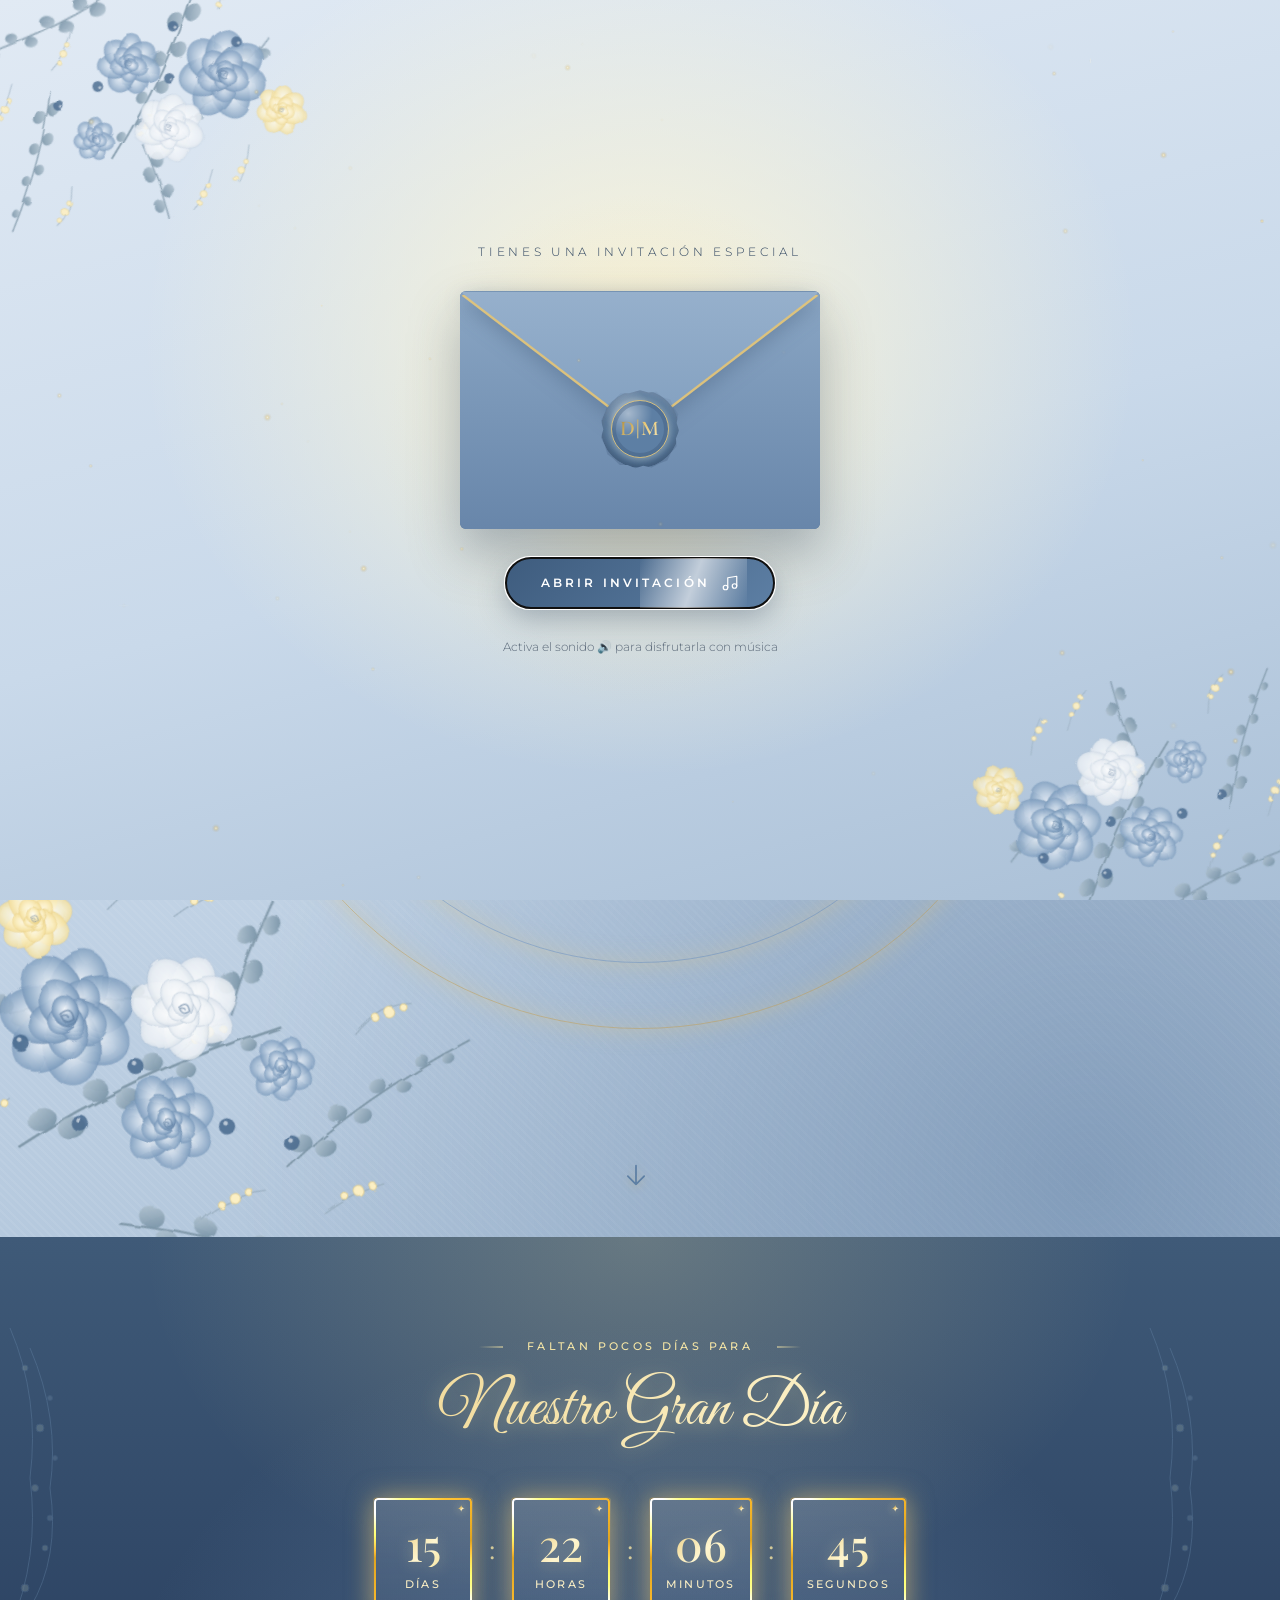
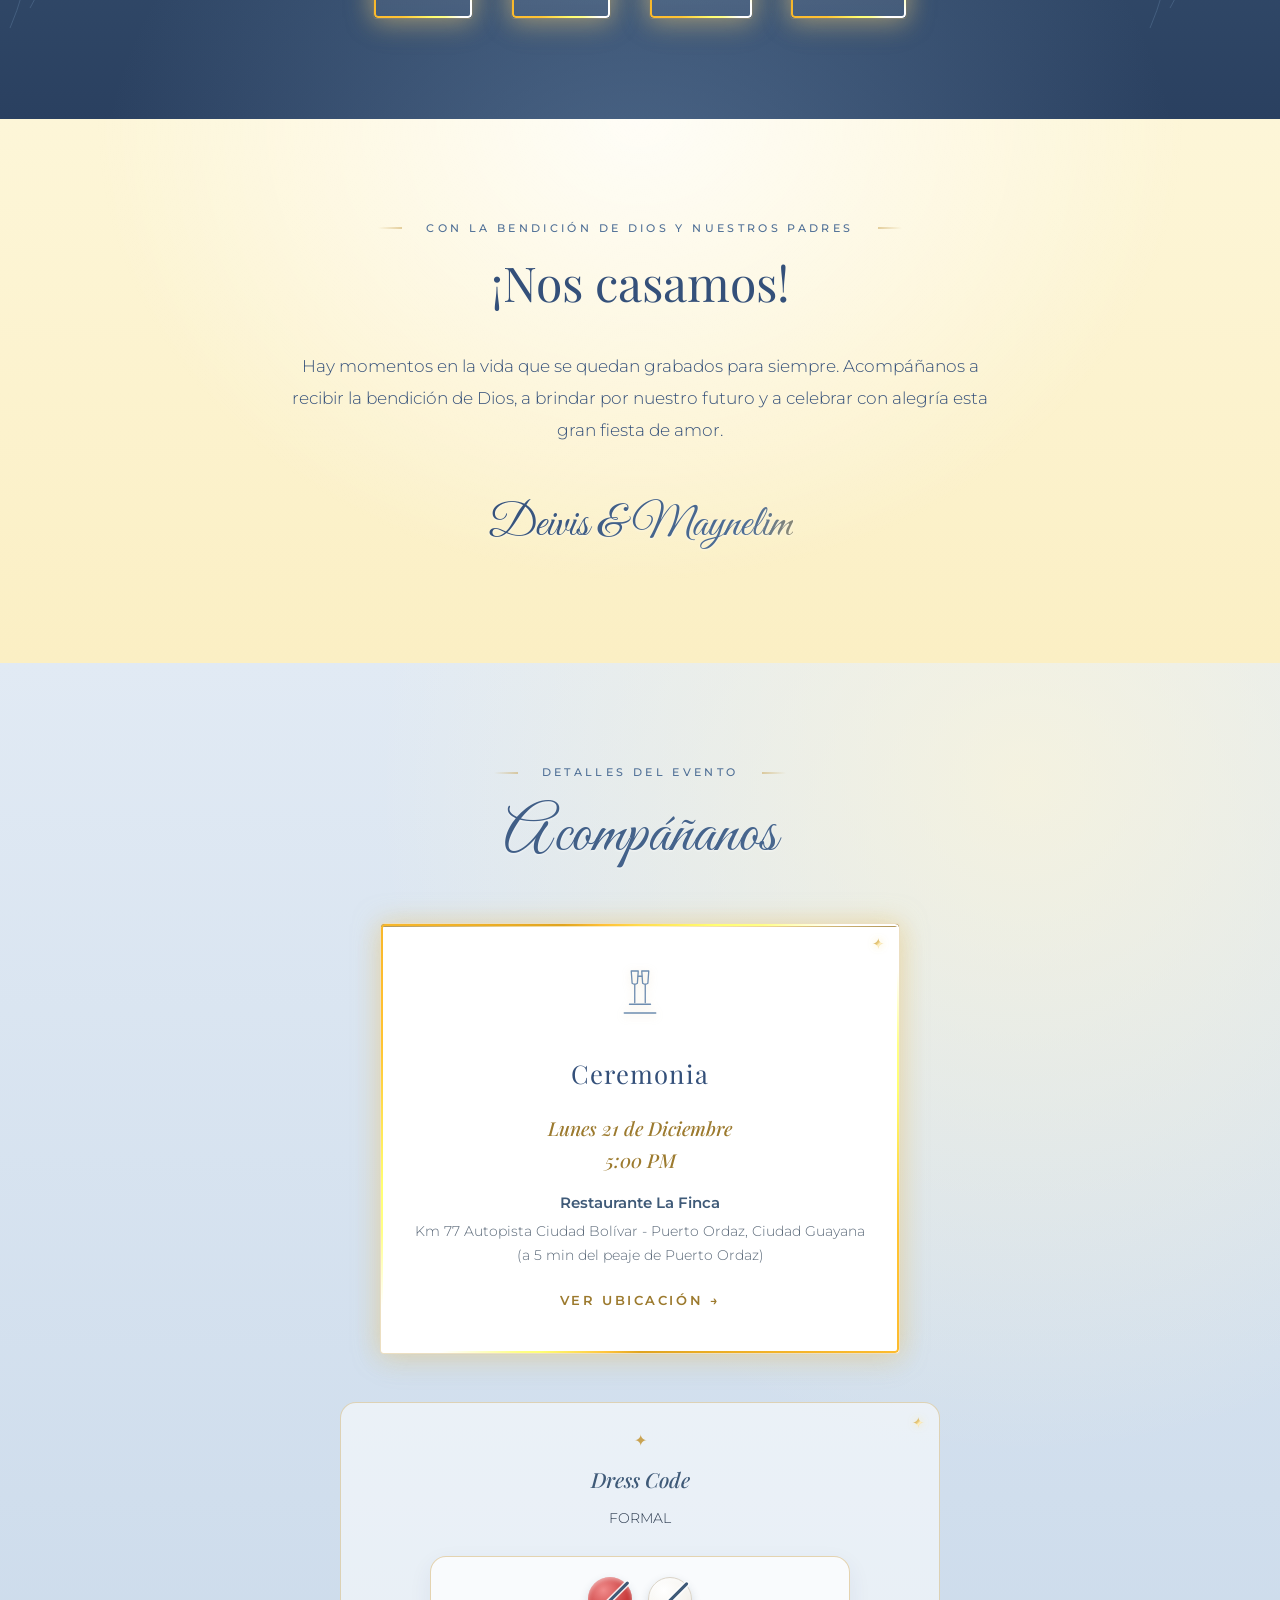
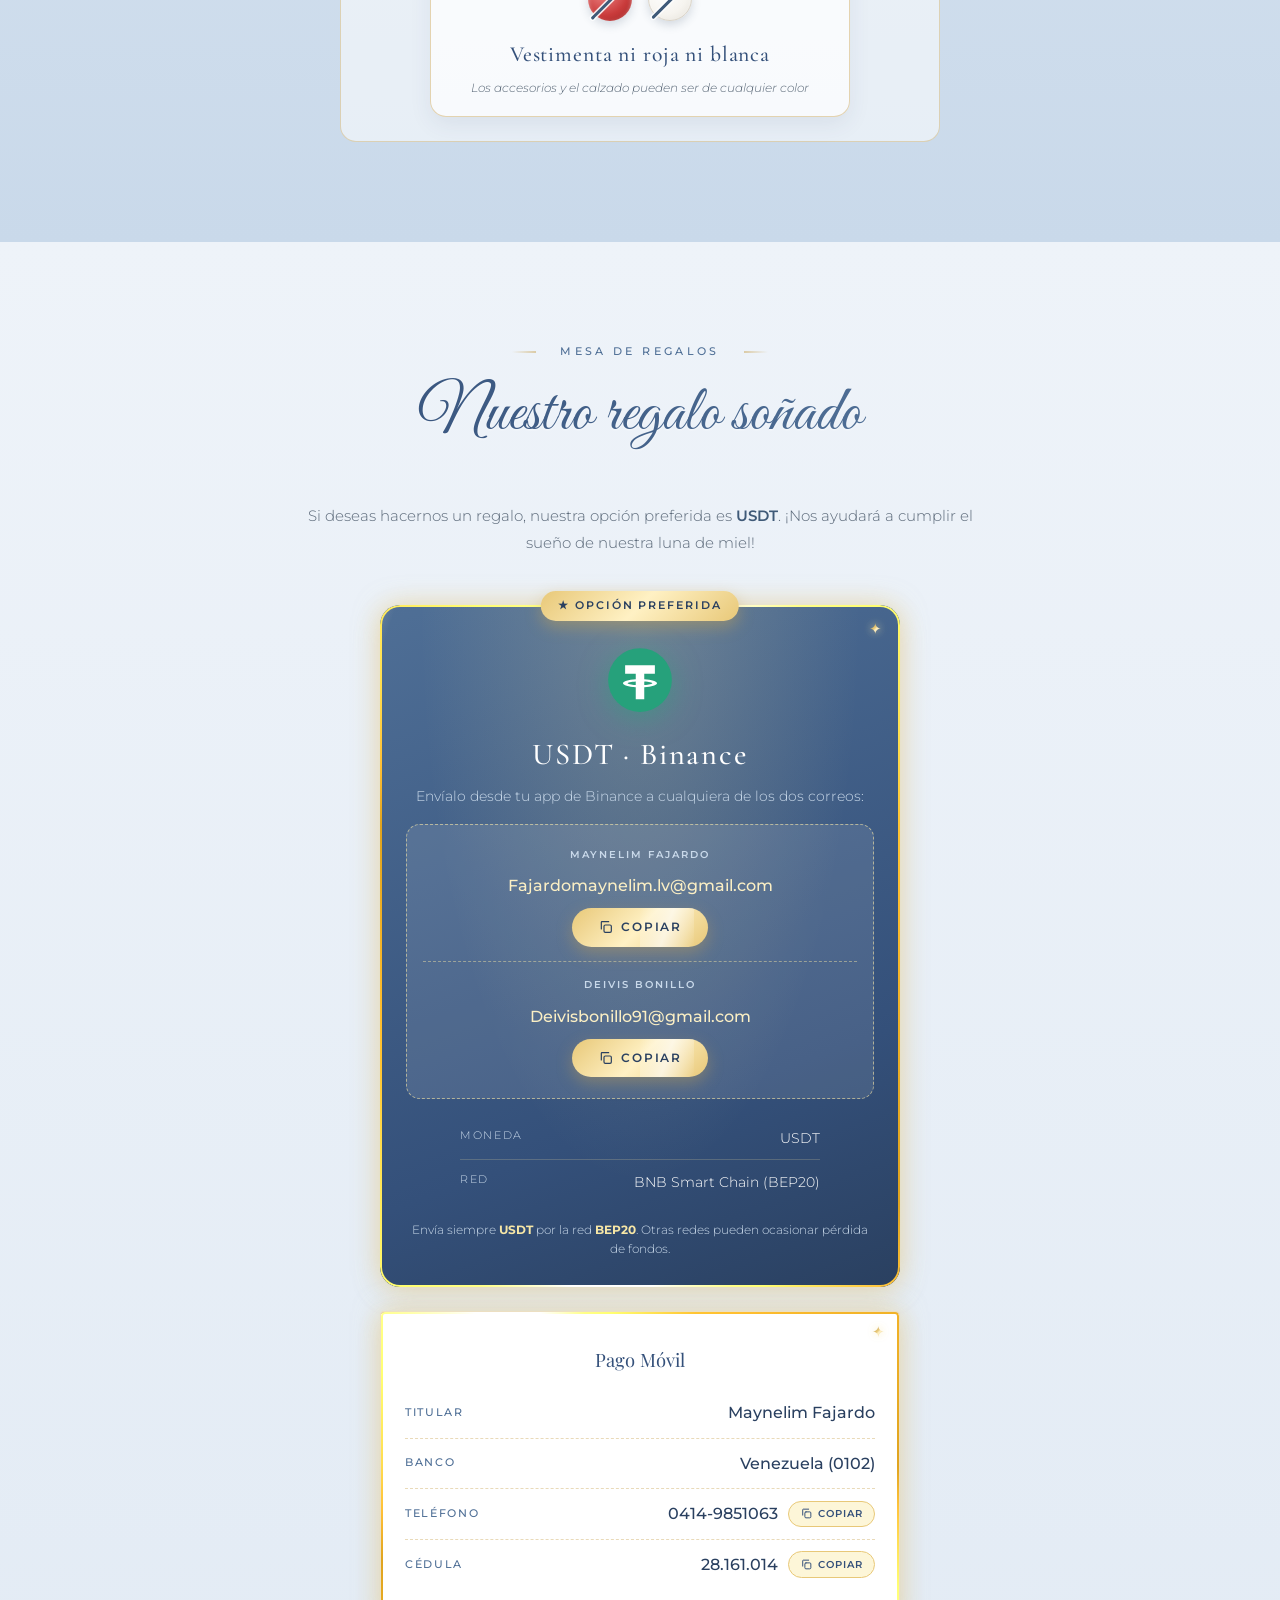
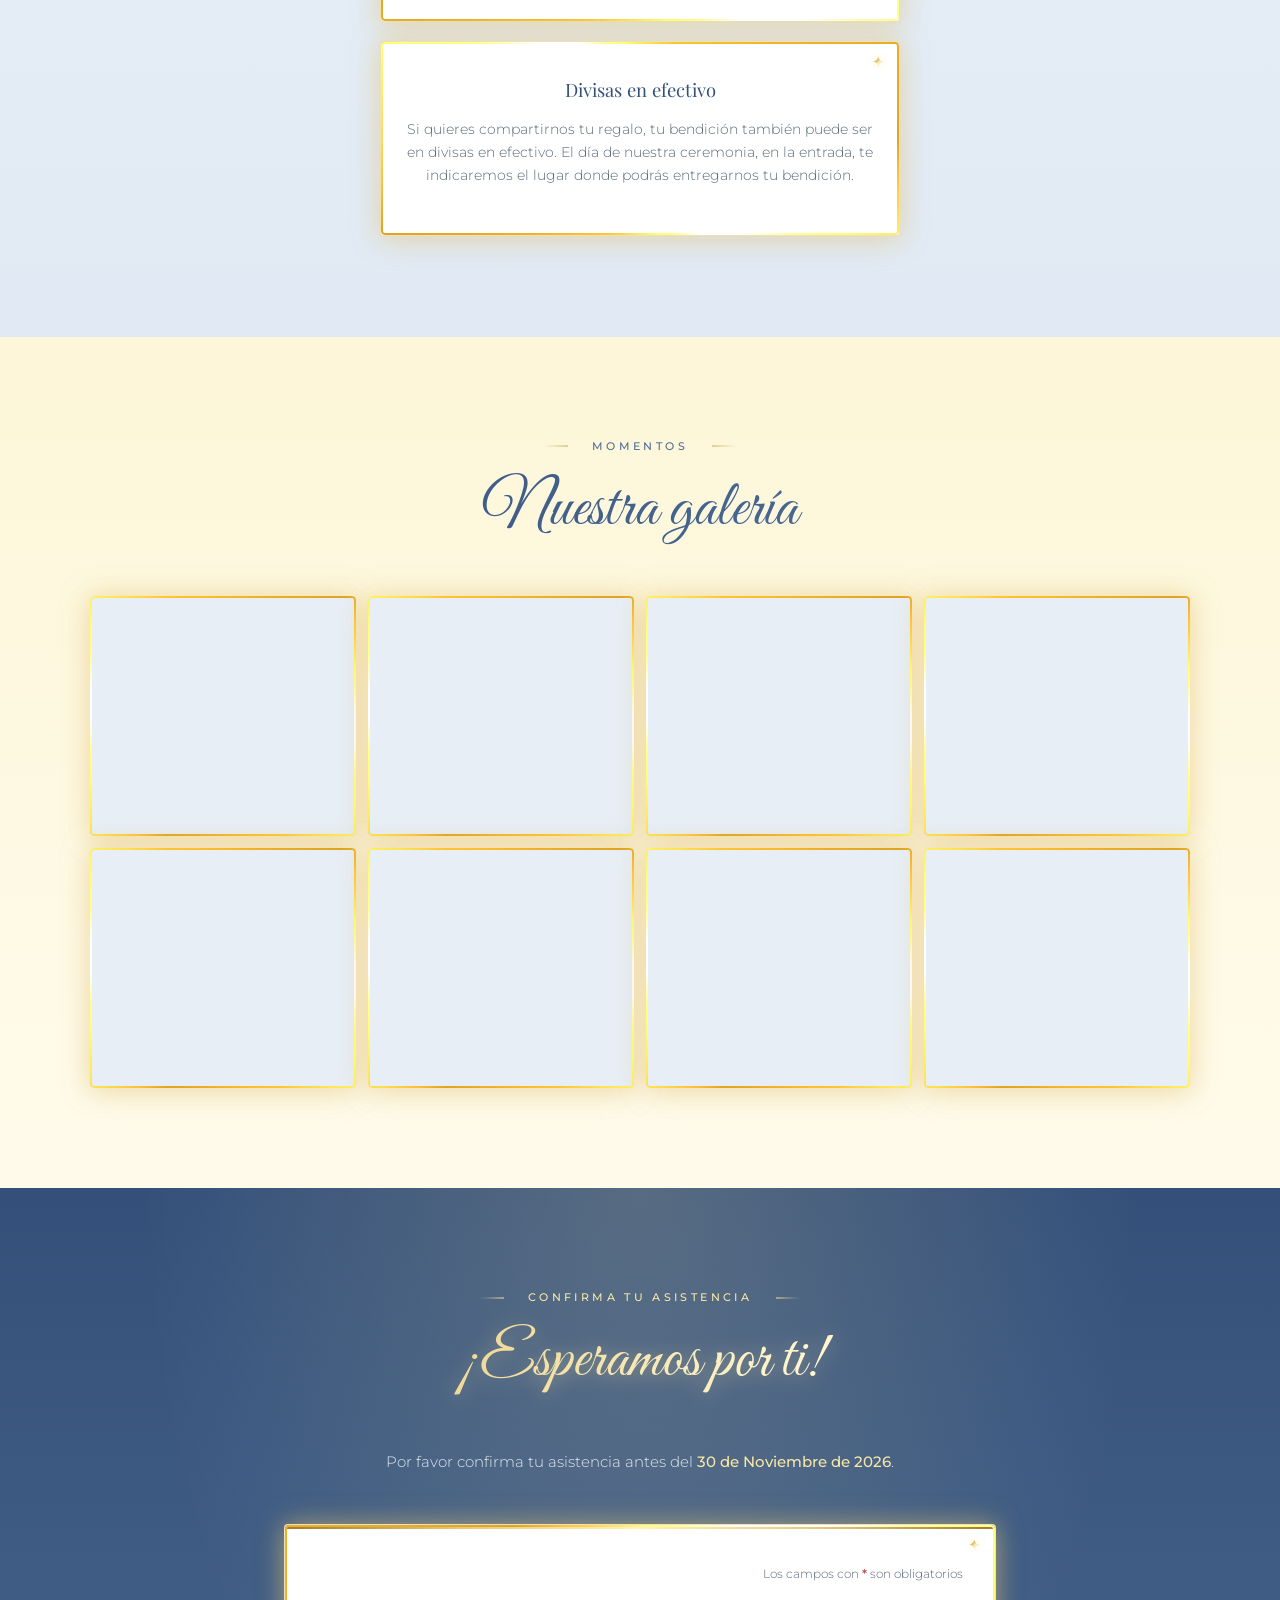
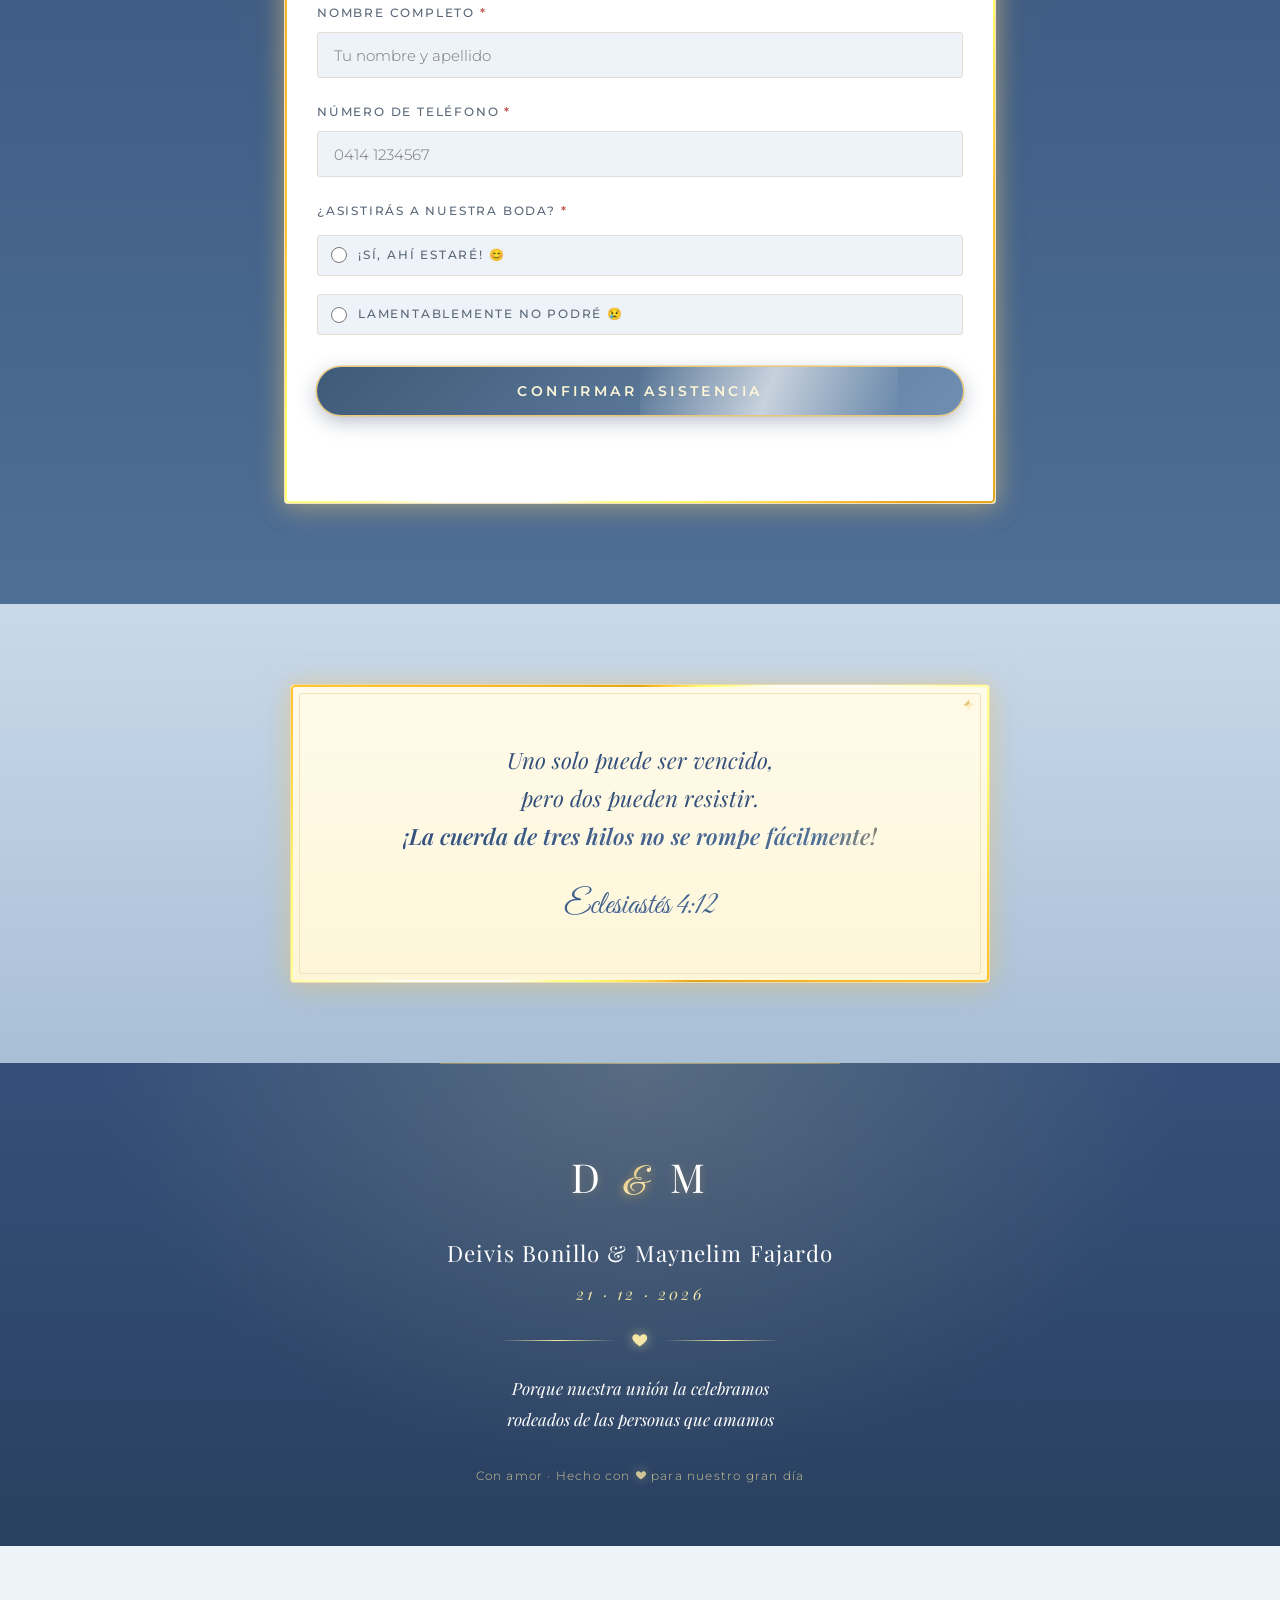
==== commit edfb5a2f: "perf: página más fluida en celulares y limpieza de código sin uso Medido con la CPU ralentizada 4x (" ====
--- a/index.html
+++ b/index.html
@@ -14,10 +14,10 @@
   <link rel="preconnect" href="https://fonts.gstatic.com" crossorigin />
   <link href="https://fonts.googleapis.com/css2?family=Cormorant+Garamond:ital,wght@0,400;0,500;0,600;1,400&family=Playfair+Display:ital,wght@0,400;0,500;0,600;1,400&family=Great+Vibes&family=Montserrat:ital,wght@0,300;0,400;0,500;1,300&display=swap" rel="stylesheet" />
 
-  <link rel="stylesheet" href="/styles/main.css?v=16" />
-  <link rel="stylesheet" href="/styles/invitacion.css?v=16" />
-  <link rel="stylesheet" href="/styles/effects.css?v=16" />
-  <link rel="stylesheet" href="/styles/tema.css?v=16" />
+  <link rel="stylesheet" href="/styles/main.css?v=18" />
+  <link rel="stylesheet" href="/styles/invitacion.css?v=18" />
+  <link rel="stylesheet" href="/styles/effects.css?v=18" />
+  <link rel="stylesheet" href="/styles/tema.css?v=18" />
 
   <!-- Marcar JS habilitado antes del render para evitar FOUC -->
   <script>document.documentElement.classList.add('js-enabled', 'intro-pending');</script>
@@ -693,7 +693,7 @@
   <canvas class="fx-particles" id="fx-particles" aria-hidden="true"></canvas>
   <div class="scroll-progress" aria-hidden="true"></div>
 
-  <script src="/scripts/main.js?v=16"></script>
-  <script src="/scripts/effects.js?v=16"></script>
+  <script src="/scripts/main.js?v=18"></script>
+  <script src="/scripts/effects.js?v=18"></script>
 </body>
 </html>
--- a/styles/main.css
+++ b/styles/main.css
@@ -159,234 +159,14 @@
 /* ============================================================
    HERO
    ============================================================ */
-.hero {
-  position: relative;
-  min-height: 100vh;
-  display: flex;
-  align-items: center;
-  justify-content: center;
-  text-align: center;
-  background:
-    radial-gradient(ellipse at center, rgba(201, 169, 97, 0.08) 0%, transparent 70%),
-    linear-gradient(180deg,
-      var(--pastel-yellow-pale) 0%,
-      var(--cream-warm) 50%,
-      var(--sage-pale) 100%);
-  overflow: hidden;
-  padding: 80px 24px;
-}
-
-.hero-overlay {
-  position: absolute;
-  inset: 0;
-  background:
-    radial-gradient(ellipse at top, rgba(255,255,255,0.6) 0%, transparent 60%),
-    radial-gradient(ellipse at bottom, rgba(201, 169, 97, 0.18) 0%, transparent 50%);
-  pointer-events: none;
-}
 
 /* Marco dorado decorativo del hero */
-.hero::before,
-.hero::after {
-  content: '';
-  position: absolute;
-  width: 60%;
-  max-width: 600px;
-  height: 1px;
-  background: var(--gold-gradient-soft);
-  left: 50%;
-  transform: translateX(-50%);
-  opacity: 0.6;
-  z-index: 2;
-}
-
-.hero::before {
-  top: 24px;
-}
-
-.hero::after {
-  bottom: 24px;
-}
-
-.hero-content {
-  position: relative;
-  z-index: 2;
-  max-width: 720px;
-  animation: fadeInUp 1.2s ease-out;
-}
-
-.hero-pretitle {
-  font-family: var(--font-sans);
-  font-size: 0.75rem;
-  text-transform: uppercase;
-  letter-spacing: 0.3em;
-  color: var(--gray-text);
-  margin-bottom: 2.5rem;
-  font-weight: 300;
-}
-
-.hero-names {
-  display: flex;
-  flex-direction: column;
-  align-items: center;
-  gap: 0.4rem;
-  margin-bottom: 1.5rem;
-}
-
-.hero-names .name {
-  font-family: var(--font-serif);
-  font-weight: 500;
-  font-size: clamp(3rem, 9vw, 5.5rem);
-  background: linear-gradient(180deg, #A6863E 0%, #C9A961 30%, #E5C77F 50%, #FBE9B0 70%, #C9A961 100%);
-  -webkit-background-clip: text;
-  background-clip: text;
-  -webkit-text-fill-color: transparent;
-  letter-spacing: 0.04em;
-  line-height: 1;
-  position: relative;
-  filter: drop-shadow(0 2px 4px rgba(201, 169, 97, 0.4));
-}
-
-.hero-names .ampersand {
-  font-family: var(--font-script);
-  font-size: clamp(2.8rem, 7vw, 4.5rem);
-  background: linear-gradient(135deg, #A6863E 0%, #FBE9B0 50%, #A6863E 100%);
-  -webkit-background-clip: text;
-  background-clip: text;
-  -webkit-text-fill-color: transparent;
-  line-height: 1;
-  margin: 0.2rem 0;
-  filter: drop-shadow(0 3px 8px rgba(201, 169, 97, 0.5));
-}
-
-.hero-divider {
-  display: flex;
-  align-items: center;
-  justify-content: center;
-  gap: 1.5rem;
-  margin: 2rem auto 1.5rem;
-  max-width: 400px;
-  position: relative;
-}
-
-.hero-divider .line {
-  flex: 1;
-  height: 1px;
-  background: linear-gradient(90deg, transparent, var(--gold), var(--gold-light), var(--gold), transparent);
-  position: relative;
-}
-
-.hero-divider .line::before,
-.hero-divider .line::after {
-  content: '';
-  position: absolute;
-  width: 6px;
-  height: 6px;
-  border-radius: 50%;
-  background: var(--gold);
-  top: 50%;
-  transform: translateY(-50%);
-  box-shadow: 0 0 6px rgba(201, 169, 97, 0.6);
-}
-
-.hero-divider .line::before { left: 0; }
-.hero-divider .line::after { right: 0; }
-
-.seal {
-  display: flex;
-  align-items: center;
-  justify-content: center;
-  width: 80px;
-  height: 80px;
-  position: relative;
-}
 
 /* Halo dorado detrás del sello */
-.seal::before {
-  content: '';
-  position: absolute;
-  inset: -12px;
-  border-radius: 50%;
-  background: radial-gradient(circle, rgba(201, 169, 97, 0.4) 0%, rgba(201, 169, 97, 0.15) 40%, transparent 70%);
-  z-index: 0;
-  animation: sealGlow 3s ease-in-out infinite;
-}
 
 @keyframes sealGlow {
   0%, 100% { opacity: 0.7; transform: scale(1); }
   50% { opacity: 1; transform: scale(1.1); }
-}
-
-.seal-svg {
-  width: 100%;
-  height: 100%;
-  position: relative;
-  z-index: 1;
-  filter: drop-shadow(0 4px 16px rgba(201, 169, 97, 0.6));
-}
-
-.seal-ring-outer {
-  fill: var(--dusty-blue-deep);
-  stroke: var(--gold);
-  stroke-width: 1.5;
-}
-
-.seal-ring-inner {
-  fill: none;
-  stroke: var(--gold-light);
-  stroke-width: 0.8;
-  stroke-dasharray: 2 3;
-}
-
-.seal-monogram {
-  fill: var(--gold-shimmer);
-  font-family: var(--font-serif);
-  font-size: 16px;
-  font-weight: 500;
-  letter-spacing: 0.05em;
-}
-
-.hero-subtitle {
-  font-family: var(--font-sans);
-  font-size: 0.85rem;
-  text-transform: uppercase;
-  letter-spacing: 0.18em;
-  color: var(--gray-text);
-  font-weight: 300;
-  margin-bottom: 1.5rem;
-  line-height: 1.8;
-}
-
-.hero-date {
-  font-family: var(--font-serif);
-  font-size: 1.2rem;
-  color: var(--navy);
-  font-weight: 400;
-  margin-bottom: 3rem;
-  position: relative;
-  display: inline-block;
-  padding: 0.5rem 2rem;
-}
-
-.hero-date::before,
-.hero-date::after {
-  content: '✦';
-  position: absolute;
-  top: 50%;
-  transform: translateY(-50%);
-  color: var(--gold);
-  font-size: 0.9rem;
-}
-
-.hero-date::before { left: 0.3rem; }
-.hero-date::after { right: 0.3rem; }
-
-.hero-time {
-  font-family: var(--font-serif);
-  font-style: italic;
-  font-size: 1rem;
-  color: var(--gold-deep);
-  font-weight: 500;
 }
 
 .hero-scroll {
@@ -431,18 +211,6 @@
   top: 0; right: 0;
   background-image: url("data:image/svg+xml;utf8,<svg xmlns='http://www.w3.org/2000/svg' viewBox='0 0 220 220'><g fill='none' stroke='%237D98B8' stroke-width='1.2' stroke-linecap='round'><path d='M210,10 Q180,30 170,70 Q160,110 140,130 M190,15 Q175,40 165,75 M170,12 Q160,40 150,80 M205,40 Q180,55 150,65 M202,70 Q180,80 145,85 M210,100 Q185,110 150,115'/><g fill='%23F5E6A3' opacity='0.85'><circle cx='195' cy='20' r='4'/><circle cx='175' cy='35' r='3.5'/><circle cx='160' cy='55' r='4.5'/><circle cx='145' cy='75' r='3.5'/><circle cx='190' cy='60' r='3.5'/><circle cx='165' cy='90' r='4'/></g><g fill='%23E6D5D5' opacity='0.75'><circle cx='180' cy='15' r='3'/><circle cx='150' cy='45' r='3'/><circle cx='140' cy='100' r='3.5'/><circle cx='200' cy='90' r='3'/></g></g></svg>");
   transform: scaleX(-1);
-}
-
-.floral-bl {
-  bottom: 0; left: 0;
-  background-image: url("data:image/svg+xml;utf8,<svg xmlns='http://www.w3.org/2000/svg' viewBox='0 0 220 220'><g fill='none' stroke='%237D98B8' stroke-width='1.2' stroke-linecap='round'><path d='M10,210 Q40,190 50,150 Q60,110 80,90 M30,205 Q45,180 55,145 M50,208 Q60,180 70,140 M15,180 Q40,165 70,155 M18,150 Q40,140 75,135 M10,120 Q35,110 70,105'/><g fill='%23F5E6A3' opacity='0.85'><circle cx='25' cy='200' r='4'/><circle cx='45' cy='185' r='3.5'/><circle cx='60' cy='165' r='4.5'/><circle cx='75' cy='145' r='3.5'/><circle cx='30' cy='160' r='3.5'/><circle cx='55' cy='130' r='4'/></g><g fill='%23E6D5D5' opacity='0.75'><circle cx='40' cy='205' r='3'/><circle cx='70' cy='175' r='3'/><circle cx='80' cy='120' r='3.5'/><circle cx='20' cy='130' r='3'/></g></g></svg>");
-  transform: scaleY(-1);
-}
-
-.floral-br {
-  bottom: 0; right: 0;
-  background-image: url("data:image/svg+xml;utf8,<svg xmlns='http://www.w3.org/2000/svg' viewBox='0 0 220 220'><g fill='none' stroke='%237D98B8' stroke-width='1.2' stroke-linecap='round'><path d='M210,210 Q180,190 170,150 Q160,110 140,90 M190,205 Q175,180 165,145 M170,208 Q160,180 150,140 M205,180 Q180,165 150,155 M202,150 Q180,140 145,135 M210,120 Q185,110 150,105'/><g fill='%23F5E6A3' opacity='0.85'><circle cx='195' cy='200' r='4'/><circle cx='175' cy='185' r='3.5'/><circle cx='160' cy='165' r='4.5'/><circle cx='145' cy='145' r='3.5'/><circle cx='190' cy='160' r='3.5'/><circle cx='165' cy='130' r='4'/></g></g></svg>");
-  transform: scale(-1, -1);
 }
 
 .floral-side {
@@ -582,110 +350,6 @@
 }
 
 /* ============================================================
-   HISTORIA / TIMELINE
-   ============================================================ */
-.story-section {
-  padding: 100px 24px;
-  background: var(--white);
-  position: relative;
-}
-
-.timeline {
-  max-width: 720px;
-  margin: 0 auto;
-  position: relative;
-  padding-left: 2rem;
-}
-
-.timeline::before {
-  content: '';
-  position: absolute;
-  left: 8px;
-  top: 0;
-  bottom: 0;
-  width: 2px;
-  background: linear-gradient(180deg,
-    transparent 0%,
-    var(--gold) 10%,
-    var(--gold-light) 50%,
-    var(--gold) 90%,
-    transparent 100%);
-  box-shadow: 0 0 8px rgba(201, 169, 97, 0.3);
-}
-
-.timeline-item {
-  position: relative;
-  padding: 0 0 3rem 2.5rem;
-}
-
-.timeline-item:last-child {
-  padding-bottom: 0;
-}
-
-.timeline-dot {
-  position: absolute;
-  left: -2rem;
-  top: 0.4rem;
-  width: 18px;
-  height: 18px;
-  border-radius: 50%;
-  background: var(--white);
-  border: 2px solid var(--gold);
-  box-shadow: 0 0 0 4px var(--white), 0 0 0 5px var(--gold-light), 0 0 12px rgba(201, 169, 97, 0.5);
-}
-
-.timeline-dot-final {
-  background: var(--gold-gradient);
-  border-color: var(--gold-deep);
-  box-shadow: 0 0 0 4px var(--white), 0 0 0 5px var(--gold), 0 0 16px rgba(201, 169, 97, 0.6);
-}
-
-.timeline-content {
-  background: var(--white);
-  padding: 1.5rem 1.8rem;
-  border-radius: 4px;
-  border: 1px solid var(--gold-pale);
-  border-left: 3px solid var(--gold);
-  transition: all 0.3s ease;
-  position: relative;
-  box-shadow: 0 2px 12px rgba(201, 169, 97, 0.08);
-}
-
-.timeline-content:hover {
-  border-left-color: var(--gold-deep);
-  border-color: var(--gold);
-  transform: translateX(6px);
-  box-shadow: 0 8px 24px rgba(201, 169, 97, 0.18);
-}
-
-.timeline-date {
-  font-family: var(--font-sans);
-  font-size: 0.7rem;
-  text-transform: uppercase;
-  letter-spacing: 0.25em;
-  color: var(--gold-deep);
-  font-weight: 600;
-  display: block;
-  margin-bottom: 0.4rem;
-}
-
-.timeline-title {
-  font-family: var(--font-serif);
-  font-size: 1.4rem;
-  font-weight: 400;
-  color: var(--navy);
-  margin-bottom: 0.6rem;
-}
-
-.timeline-text {
-  font-family: var(--font-sans);
-  font-size: 0.92rem;
-  font-weight: 300;
-  color: var(--gray-text);
-  line-height: 1.7;
-}
-
-/* ============================================================
    DETALLES DEL EVENTO
    ============================================================ */
 .details-section {
@@ -842,13 +506,6 @@
   margin-bottom: 0.4rem;
 }
 
-.dress-code-note {
-  font-family: var(--font-sans);
-  font-size: 0.8rem;
-  font-style: italic;
-  color: var(--gray-soft);
-}
-
 /* ============================================================
    GALERÍA
    ============================================================ */
@@ -953,12 +610,6 @@
 
 .form-row {
   margin-bottom: 1.5rem;
-}
-
-.form-row-2 {
-  display: grid;
-  grid-template-columns: 1fr 1fr;
-  gap: 1.5rem;
 }
 
 .form-group {
@@ -1126,12 +777,6 @@
   margin-bottom: 3rem;
 }
 
-.gift-grid {
-  display: grid;
-  grid-template-columns: repeat(auto-fit, minmax(280px, 1fr));
-  gap: 1.5rem;
-}
-
 .gift-card {
   background: var(--white);
   padding: 2rem 1.5rem;
@@ -1177,13 +822,6 @@
   opacity: 1;
 }
 
-.gift-icon {
-  color: var(--gold);
-  margin-bottom: 1rem;
-  display: inline-block;
-  filter: drop-shadow(0 2px 4px rgba(201, 169, 97, 0.3));
-}
-
 .gift-title {
   font-family: var(--font-serif);
   font-size: 1.3rem;
@@ -1199,88 +837,6 @@
   color: var(--gray-text);
   line-height: 1.7;
   margin-bottom: 1rem;
-}
-
-.gift-bank {
-  font-family: var(--font-sans);
-  font-size: 0.82rem;
-  color: var(--navy);
-  background: var(--vanilla);
-  padding: 0.9rem 1rem;
-  border-radius: 3px;
-  border-left: 3px solid var(--gold);
-  text-align: left;
-  line-height: 1.7;
-}
-
-.gift-bank strong {
-  color: var(--gold-deep);
-  font-weight: 600;
-}
-
-.gift-link {
-  display: inline-block;
-  font-family: var(--font-sans);
-  font-size: 0.8rem;
-  text-transform: uppercase;
-  letter-spacing: 0.2em;
-  color: var(--gold-deep);
-  font-weight: 600;
-  border-bottom: 1px solid transparent;
-  padding-bottom: 2px;
-  margin-top: 0.5rem;
-  transition: all 0.3s ease;
-}
-
-.gift-link:hover {
-  color: var(--gold);
-  border-bottom-color: var(--gold);
-}
-
-/* ============================================================
-   HASHTAGS
-   ============================================================ */
-.hashtag-section {
-  padding: 100px 24px;
-  background: linear-gradient(180deg, var(--cream) 0%, var(--sage-pale) 100%);
-  text-align: center;
-}
-
-.hashtag-text {
-  font-family: var(--font-sans);
-  font-size: 0.95rem;
-  color: var(--gray-text);
-  line-height: 1.8;
-  margin-bottom: 2.5rem;
-}
-
-.hashtag-grid {
-  display: flex;
-  flex-wrap: wrap;
-  gap: 1rem;
-  justify-content: center;
-}
-
-.hashtag {
-  font-family: var(--font-serif);
-  font-style: italic;
-  font-size: 1.05rem;
-  color: var(--gold-deep);
-  background: var(--white);
-  padding: 0.6rem 1.4rem;
-  border: 1px solid var(--gold);
-  border-radius: 30px;
-  transition: all 0.3s ease;
-  cursor: default;
-  box-shadow: 0 2px 8px rgba(201, 169, 97, 0.1);
-}
-
-.hashtag:hover {
-  background: var(--gold-gradient);
-  color: var(--white);
-  border-color: var(--gold-deep);
-  transform: translateY(-3px);
-  box-shadow: 0 8px 20px rgba(201, 169, 97, 0.3);
 }
 
 /* ============================================================
@@ -1426,17 +982,11 @@
    RESPONSIVE
    ============================================================ */
 @media (max-width: 768px) {
-  .hero {
-    padding: 60px 20px;
-  }
-
-  .hero-names .name {
-    font-size: 3rem;
-  }
-
-  .hero-names .ampersand {
-    font-size: 2.5rem;
-  }
+  
+
+  
+
+  
 
   .countdown {
     gap: 0.5rem;
@@ -1459,23 +1009,13 @@
     font-size: 0.6rem;
   }
 
-  .timeline {
-    padding-left: 1.5rem;
-  }
-
-  .timeline-item {
-    padding-left: 2rem;
-  }
-
-  .timeline-dot {
-    left: -1.5rem;
-    width: 14px;
-    height: 14px;
-  }
-
-  .form-row-2 {
-    grid-template-columns: 1fr;
-  }
+  
+
+  
+
+  
+
+  
 
   .gallery-grid {
     grid-template-columns: repeat(2, 1fr);
@@ -1523,17 +1063,14 @@
     gap: 8px;
   }
 
-  .hashtag {
-    font-size: 0.9rem;
-    padding: 0.5rem 1rem;
-  }
+  
 }
 
 /* ============================================================
    PRINT
    ============================================================ */
 @media print {
-  .hero, .footer {
+   .footer {
     background: white !important;
     color: black !important;
   }
@@ -1616,136 +1153,12 @@
 /* ============================================================
    BOTÓN GALERÍA DE FOTOS
    ============================================================ */
-.gallery-cta-section {
-  padding: 60px 24px;
-  background:
-    radial-gradient(ellipse at center, rgba(201, 169, 97, 0.1) 0%, transparent 70%),
-    var(--cream-warm);
-  text-align: center;
-}
-
-.gallery-cta-title {
-  font-family: var(--font-serif);
-  font-style: italic;
-  font-size: 1.6rem;
-  background: var(--gold-gradient);
-  -webkit-background-clip: text;
-  background-clip: text;
-  -webkit-text-fill-color: transparent;
-  margin-bottom: 0.5rem;
-  font-weight: 500;
-}
-
-.gallery-cta-text {
-  font-family: var(--font-sans);
-  font-size: 0.9rem;
-  color: var(--gray-text);
-  margin-bottom: 1.5rem;
-}
-
-.btn-gallery {
-  display: inline-flex;
-  align-items: center;
-  gap: 0.7rem;
-  padding: 1rem 2.4rem;
-  font-family: var(--font-sans);
-  font-size: 0.8rem;
-  font-weight: 600;
-  text-transform: uppercase;
-  letter-spacing: 0.25em;
-  color: var(--gold-deep);
-  background: var(--white);
-  border: 1.5px solid var(--gold);
-  border-radius: 30px;
-  cursor: pointer;
-  transition: all 0.3s ease;
-  text-decoration: none;
-  position: relative;
-  overflow: hidden;
-  box-shadow: 0 4px 16px rgba(201, 169, 97, 0.15);
-}
 
 /* Brillo shimmer al hacer hover */
-.btn-gallery::before {
-  content: '';
-  position: absolute;
-  top: 0;
-  left: -100%;
-  width: 100%;
-  height: 100%;
-  background: linear-gradient(90deg, transparent, rgba(251, 233, 176, 0.4), transparent);
-  transition: left 0.6s ease;
-}
-
-.btn-gallery:hover {
-  background: var(--gold-gradient);
-  color: var(--white);
-  transform: translateY(-3px);
-  box-shadow: 0 12px 32px rgba(201, 169, 97, 0.4);
-  border-color: var(--gold-deep);
-}
-
-.btn-gallery:hover::before {
-  left: 100%;
-}
-
-.btn-gallery svg {
-  width: 18px;
-  height: 18px;
-}
-
-/* ============================================================
-   DRESS CODE BADGES (no rojo, no blanco)
-   ============================================================ */
-.dress-code-rules {
-  max-width: 600px;
-  margin: 2rem auto 0;
-  display: flex;
-  flex-wrap: wrap;
-  gap: 0.8rem;
-  justify-content: center;
-}
-
-.dress-rule {
-  display: inline-flex;
-  align-items: center;
-  gap: 0.5rem;
-  padding: 0.5rem 1rem;
-  background: var(--rose-dust);
-  color: var(--navy);
-  border-radius: 30px;
-  font-family: var(--font-sans);
-  font-size: 0.78rem;
-  font-weight: 500;
-  letter-spacing: 0.05em;
-}
-
-.dress-rule.no-red {
-  background: linear-gradient(135deg, #F8D7D7 0%, #E8A0A0 100%);
-}
-
-.dress-rule.no-white {
-  background: linear-gradient(135deg, #F5F0E1 0%, #E8DCC4 100%);
-}
-
-.dress-rule-icon {
-  font-size: 0.9rem;
-}
 
 /* ============================================================
    PÁGINA GALERÍA (galeria.html)
    ============================================================ */
-.page-header {
-  position: relative;
-  padding: 100px 24px 60px;
-  background: linear-gradient(180deg, var(--pastel-yellow-pale) 0%, var(--cream-warm) 100%);
-  text-align: center;
-}
-
-.page-header .floral-corner {
-  width: 180px;
-  height: 180px;
-}
 
 .back-link {
   display: inline-flex;
@@ -1762,98 +1175,6 @@
 
 .back-link:hover {
   color: var(--terracotta-soft);
-}
-
-.gallery-event-section {
-  padding: 80px 24px;
-  background: var(--cream);
-}
-
-.gallery-event-grid {
-  display: grid;
-  grid-template-columns: repeat(auto-fit, minmax(250px, 1fr));
-  gap: 16px;
-  max-width: 1100px;
-  margin: 0 auto;
-}
-
-.gallery-event-item {
-  position: relative;
-  aspect-ratio: 1;
-  background: var(--vanilla);
-  border: 2px dashed var(--pastel-yellow-deep);
-  border-radius: 8px;
-  display: flex;
-  flex-direction: column;
-  align-items: center;
-  justify-content: center;
-  padding: 2rem 1rem;
-  text-align: center;
-  transition: all 0.3s ease;
-}
-
-.gallery-event-item:hover {
-  border-color: var(--sage);
-  background: var(--sage-pale);
-  transform: translateY(-4px);
-}
-
-.gallery-event-item img {
-  position: absolute;
-  inset: 0;
-  width: 100%;
-  height: 100%;
-  object-fit: cover;
-  border-radius: 6px;
-}
-
-.gallery-event-item.has-photo {
-  border: none;
-  background: none;
-}
-
-.gallery-event-placeholder {
-  font-family: var(--font-serif);
-  font-style: italic;
-  font-size: 1.1rem;
-  color: var(--gray-text);
-  margin-bottom: 0.5rem;
-}
-
-.gallery-event-icon {
-  font-size: 2.5rem;
-  margin-bottom: 1rem;
-  color: var(--pastel-yellow-deep);
-}
-
-.gallery-event-label {
-  font-family: var(--font-sans);
-  font-size: 0.7rem;
-  text-transform: uppercase;
-  letter-spacing: 0.2em;
-  color: var(--sage);
-  font-weight: 500;
-}
-
-.gallery-empty-notice {
-  max-width: 600px;
-  margin: 3rem auto 0;
-  padding: 1.5rem 2rem;
-  background: var(--vanilla);
-  border-left: 3px solid var(--pastel-yellow-deep);
-  border-radius: 4px;
-  text-align: center;
-}
-
-.gallery-empty-notice p {
-  font-family: var(--font-sans);
-  font-size: 0.9rem;
-  color: var(--gray-text);
-  line-height: 1.7;
-}
-
-.gallery-empty-notice strong {
-  color: var(--dusty-blue-deep);
 }
 
 /* ============================================================
--- a/styles/invitacion.css
+++ b/styles/invitacion.css
@@ -792,9 +792,7 @@
   grid-template-columns: repeat(5, 1fr);
   align-items: center;
   padding: 0 8px;
-  background: rgba(255, 255, 255, 0.86);
-  -webkit-backdrop-filter: blur(14px) saturate(1.3);
-  backdrop-filter: blur(14px) saturate(1.3);
+  background: rgba(255, 255, 255, 0.96);
   border-radius: 22px;
   box-shadow: 0 12px 34px rgba(46, 70, 100, 0.22);
   transform: translate(-50%, 0);
--- a/styles/effects.css
+++ b/styles/effects.css
@@ -62,10 +62,7 @@
 .script-title,
 .count-number,
 .verse-text strong,
-.verse-ref,
-.gallery-cta-title,
-.hero-names .name,
-.hero-names .ampersand {
+.verse-ref {
   background-size: 200% 200%;
   animation: goldShimmer 6s linear infinite;
 }
@@ -77,9 +74,7 @@
 .gift-card,
 .verse-card,
 .rsvp-form,
-.timeline-content,
-.donation-card,
-.gallery-event-item {
+.donation-card {
   border-color: rgba(201, 163, 82, 0.35);
 }
 
@@ -119,9 +114,14 @@
   mask: linear-gradient(#000 0 0) content-box, linear-gradient(#000 0 0);
   mask-composite: exclude;
   animation: spinAngle 7s linear infinite;
+  opacity: 0.8;
+  transition: opacity 0.4s ease, filter 0.4s ease;
+}
+
+/* Más brillo solo mientras se desplaza (el filtro no queda activo en reposo) */
+.fx-frame.fx-glowing .fx-border {
   opacity: calc(0.8 + var(--scroll-glow) * 0.2);
   filter: brightness(calc(1 + var(--scroll-glow) * 0.35)) saturate(calc(1 + var(--scroll-glow) * 0.3));
-  transition: opacity 0.4s ease, filter 0.4s ease;
 }
 
 .invite-card .fx-border {
@@ -129,7 +129,7 @@
 }
 
 /* Halo dorado alrededor de la tarjeta mientras se desplaza */
-.fx-frame.fx-in-view {
+.fx-frame.fx-glowing {
   box-shadow:
     0 0 calc(var(--scroll-glow) * 26px) rgba(232, 200, 120, calc(var(--scroll-glow) * 0.55)),
     0 8px 30px rgba(201, 169, 97, 0.15);
@@ -271,23 +271,13 @@
   animation: btnGlow 2.8s ease-in-out infinite;
 }
 
-.btn-gallery.fx-btn {
-  animation: btnGlowSoft 2.8s ease-in-out infinite;
-}
-
 @keyframes btnGlow {
   0%, 100% { box-shadow: 0 4px 16px rgba(201, 163, 82, 0.3); }
   50% { box-shadow: 0 6px 26px rgba(232, 200, 120, 0.7), 0 0 0 3px rgba(255, 241, 196, 0.45); }
 }
 
-@keyframes btnGlowSoft {
-  0%, 100% { box-shadow: 0 4px 16px rgba(201, 163, 82, 0.15); }
-  50% { box-shadow: 0 6px 24px rgba(232, 200, 120, 0.5), 0 0 0 3px rgba(255, 241, 196, 0.4); }
-}
-
 /* Enlaces dorados con subrayado animado y flecha que avanza */
-.details-link,
-.gift-link {
+.details-link {
   background-image: linear-gradient(90deg, #9C7A2E, #FFF1C4, #E8C878, #9C7A2E);
   background-size: 0% 1.5px;
   background-repeat: no-repeat;
@@ -296,22 +286,12 @@
   transition: background-size 0.45s ease, color 0.3s ease, letter-spacing 0.3s ease;
 }
 
-.details-link:hover,
-.gift-link:hover {
+.details-link:hover {
   background-size: 100% 1.5px;
   letter-spacing: 0.24em;
   text-shadow: 0 0 10px rgba(232, 200, 120, 0.6);
 }
 
-.hashtag {
-  position: relative;
-  overflow: hidden;
-}
-
-.hashtag:hover {
-  transform: translateY(-4px) scale(1.04);
-}
-
 /* ============================================================
    CUENTA REGRESIVA — números que giran en 3D
    ============================================================ */
@@ -322,16 +302,6 @@
 @keyframes flipNumber {
   0% { transform: perspective(300px) rotateX(-90deg); opacity: 0.2; }
   100% { transform: perspective(300px) rotateX(0); opacity: 1; }
-}
-
-/* Los puntos de la línea de tiempo laten en dorado */
-.timeline-dot {
-  animation: dotPulse 2.6s ease-in-out infinite;
-}
-
-@keyframes dotPulse {
-  0%, 100% { box-shadow: 0 0 0 0 rgba(232, 200, 120, 0.6); }
-  50% { box-shadow: 0 0 0 8px rgba(232, 200, 120, 0); }
 }
 
 /* ============================================================
@@ -358,7 +328,7 @@
   width: 100%;
   z-index: 960;
   transform-origin: 0 50%;
-  transform: scaleX(var(--progress, 0));
+  transform: scaleX(0); /* lo actualiza JS */
   background: linear-gradient(90deg, #9C7A2E, #E8C878, #FFF8E1, #E8C878, #9C7A2E);
   box-shadow: 0 0 10px rgba(232, 200, 120, 0.8);
 }
@@ -374,3 +344,14 @@
   }
   .fx-particles { display: none; }
 }
+
+/* ============================================================
+   RENDIMIENTO — secciones fuera de pantalla con animaciones en pausa
+   (la clase la pone scripts/effects.js)
+   ============================================================ */
+.fx-offscreen,
+.fx-offscreen *,
+.fx-offscreen *::before,
+.fx-offscreen *::after {
+  animation-play-state: paused !important;
+}
--- a/styles/tema.css
+++ b/styles/tema.css
@@ -45,7 +45,7 @@
 .section-pretitle { color: var(--blue-600); }
 
 /* Fondo oscuro → títulos en amarillo pastel + dorado */
-.on-dark .section-pretitle,
+
 .countdown-section .section-pretitle,
 .rsvp-section .section-pretitle {
   color: var(--yellow-300);
@@ -128,8 +128,6 @@
 
 .countdown-item {
   background: linear-gradient(180deg, rgba(255,255,255,0.14) 0%, rgba(255,255,255,0.05) 100%);
-  -webkit-backdrop-filter: blur(6px);
-  backdrop-filter: blur(6px);
   box-shadow: 0 10px 30px rgba(10, 20, 40, 0.35), inset 0 1px 0 rgba(255,255,255,0.15);
 }
 
@@ -251,19 +249,11 @@
   background: linear-gradient(180deg, var(--blue-50) 0%, var(--blue-100) 100%);
 }
 
-.gift-icon { color: var(--blue-500); }
 .gift-title { color: var(--blue-800); }
 
 .gift-card.featured {
   background: linear-gradient(180deg, #FFFFFF 0%, var(--yellow-100) 100%);
 }
-
-.gift-bank {
-  background: var(--yellow-50);
-  border-left-color: var(--blue-500);
-}
-
-.gift-bank strong { color: var(--blue-700); }
 
 /* ============================================================
    FOOTER — azul noche con amarillo pastel
@@ -282,7 +272,7 @@
    BARRA INFERIOR Y MÚSICA
    ============================================================ */
 .bottom-nav {
-  background: rgba(255, 255, 255, 0.88);
+  background: rgba(255, 255, 255, 0.96);
 }
 
 .bottom-nav-item { color: var(--blue-600); }
@@ -293,7 +283,6 @@
   background: linear-gradient(180deg, var(--yellow-200) 0%, var(--yellow-300) 100%);
   box-shadow: inset 0 0 0 1px rgba(201, 163, 82, 0.6), 0 0 14px rgba(247, 231, 166, 0.7);
 }
-
 
 /* ============================================================
    PÁGINAS SECUNDARIAS (galería y donaciones)
@@ -570,13 +559,6 @@
   margin-bottom: 0.8rem;
 }
 
-.gift-secondary .gift-link {
-  letter-spacing: 0.12em;
-  display: block;
-  text-align: center;
-  margin-top: 1rem;
-}
-
 /* Etiqueta "Opción preferida" por encima del marco dorado animado */
 .donation-badge {
   z-index: 6;
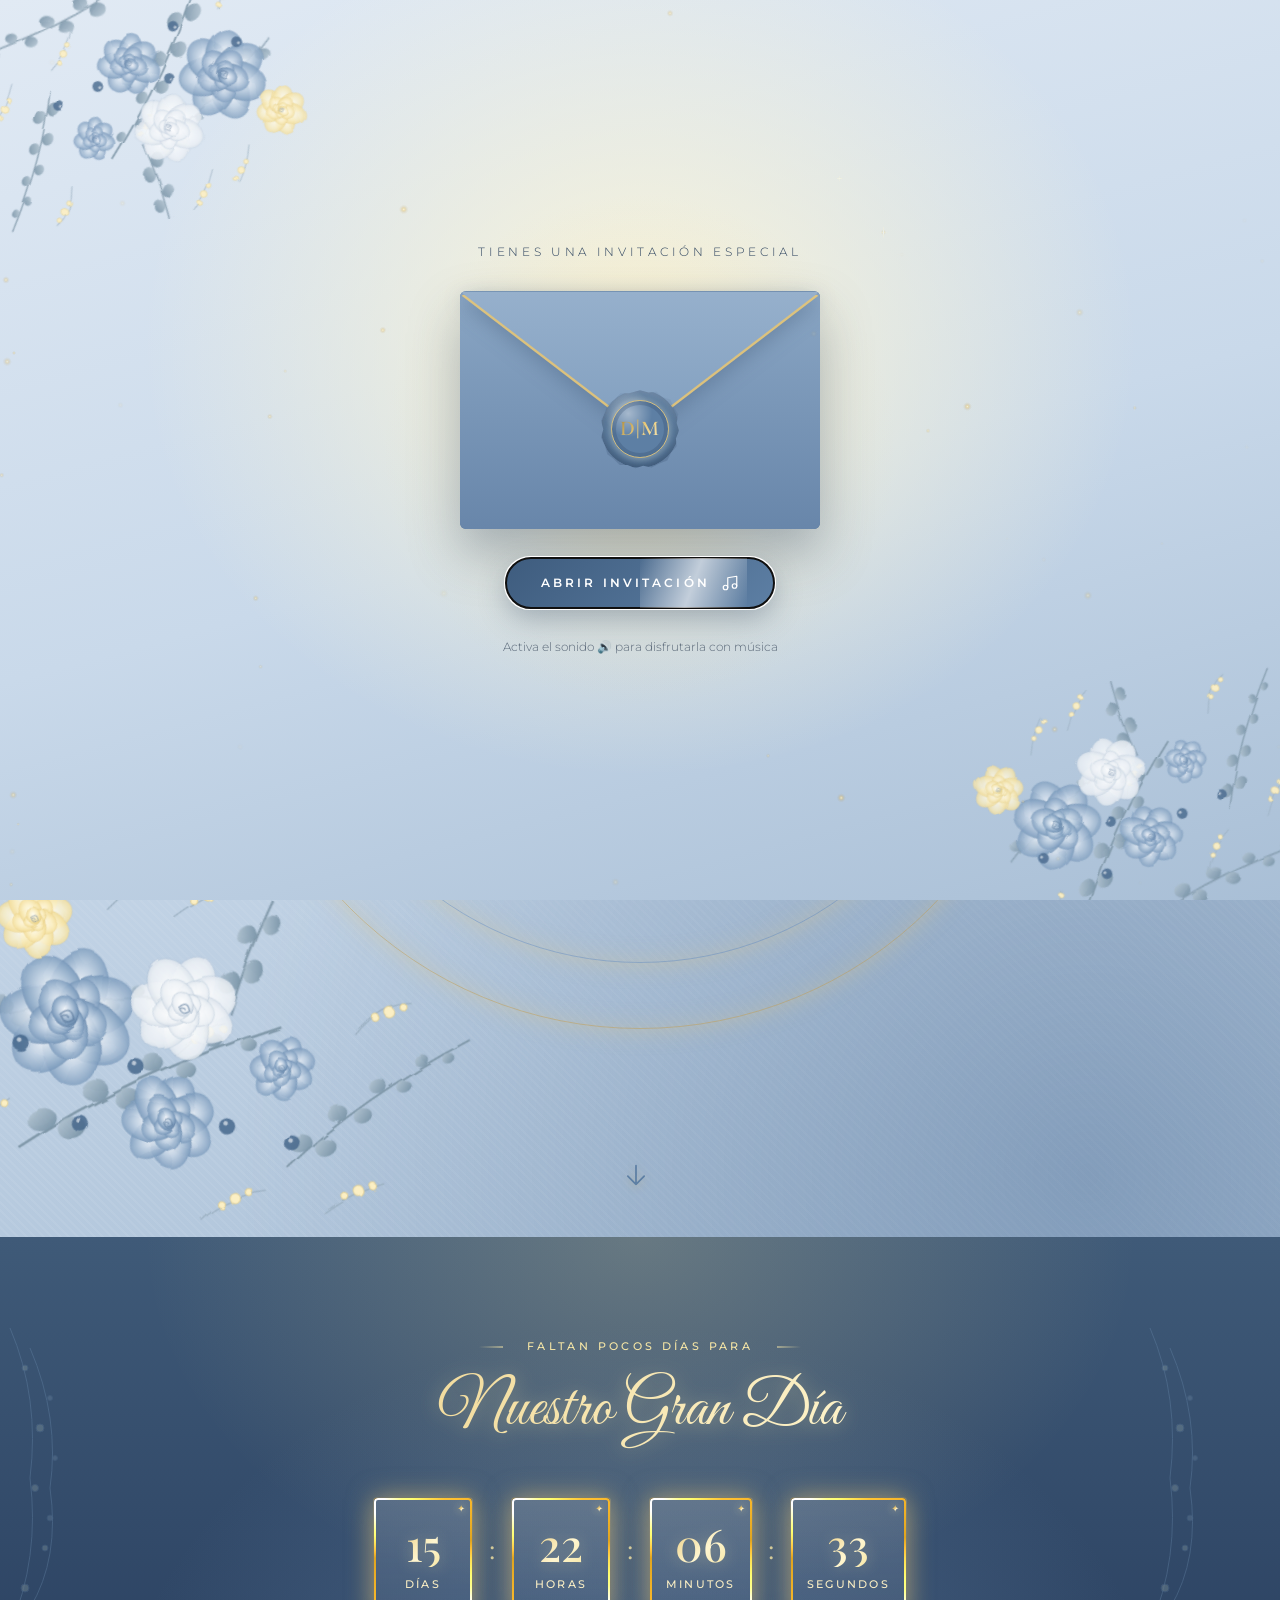
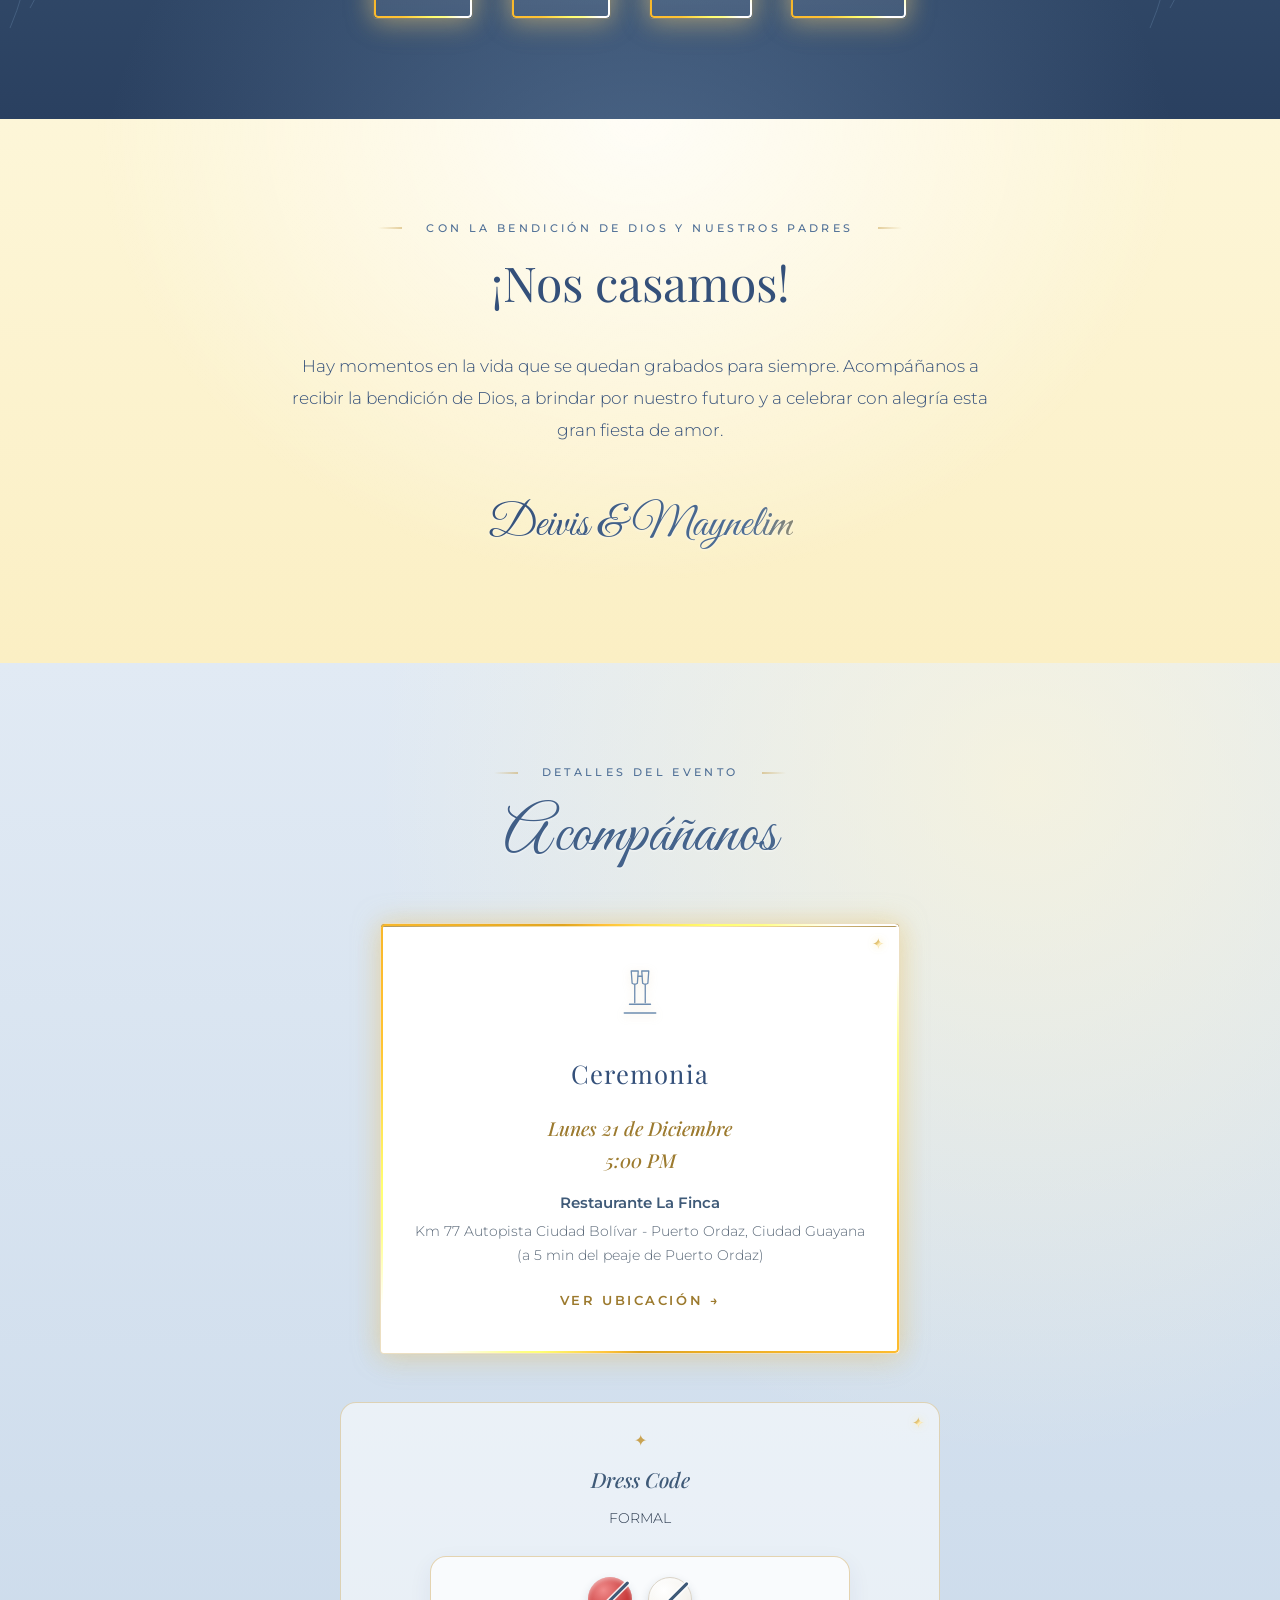
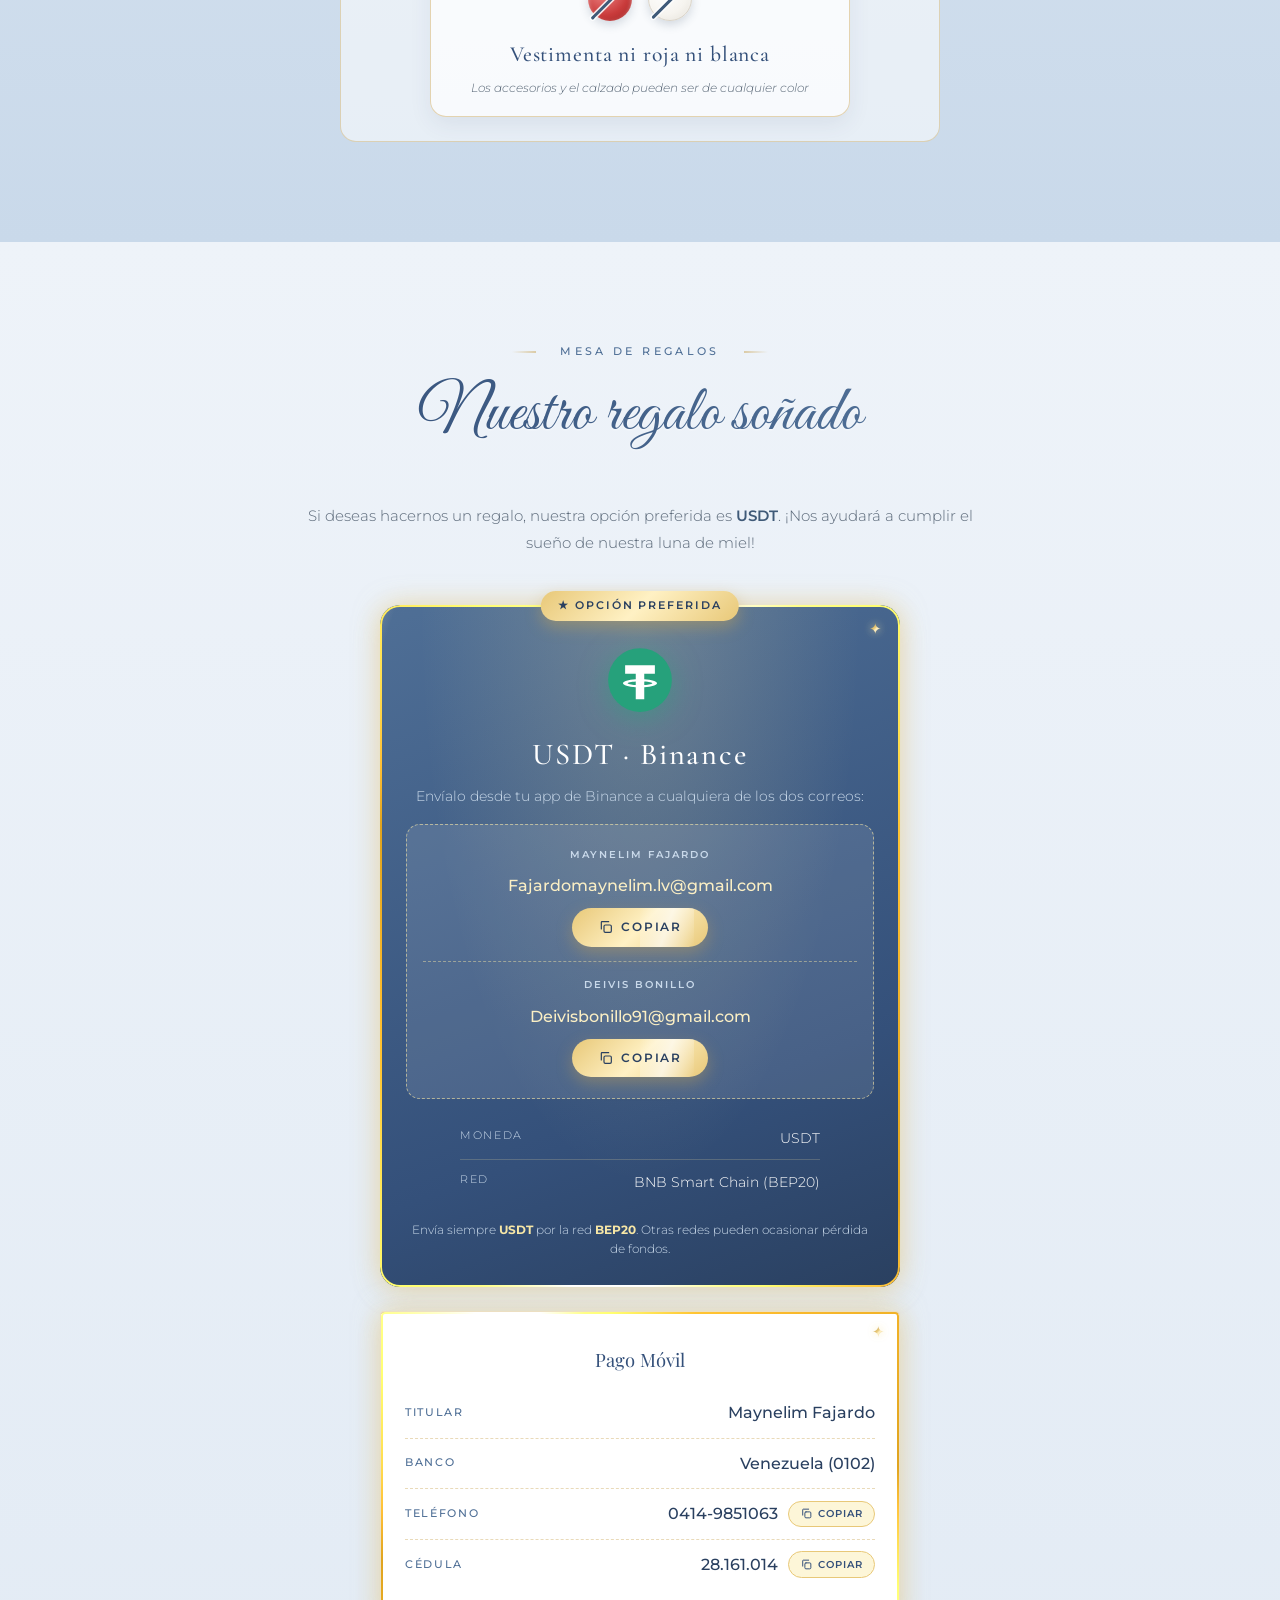
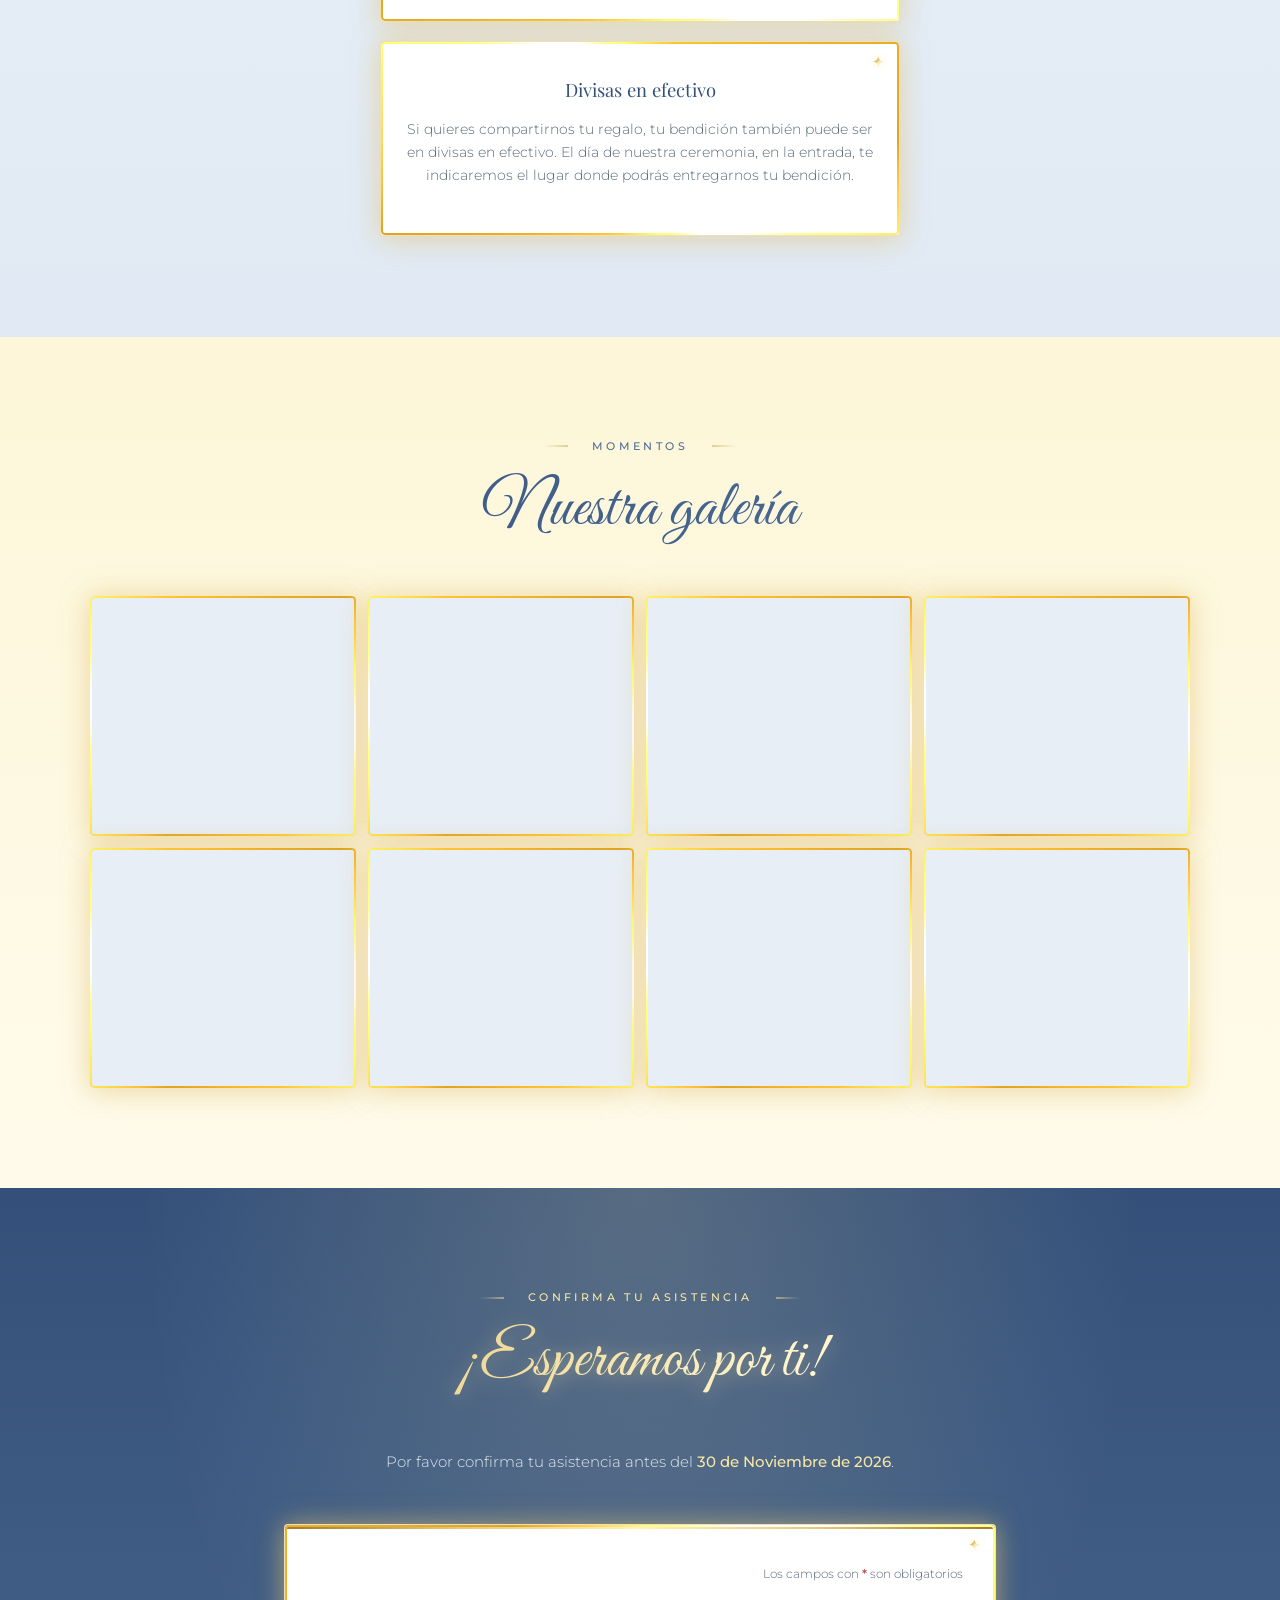
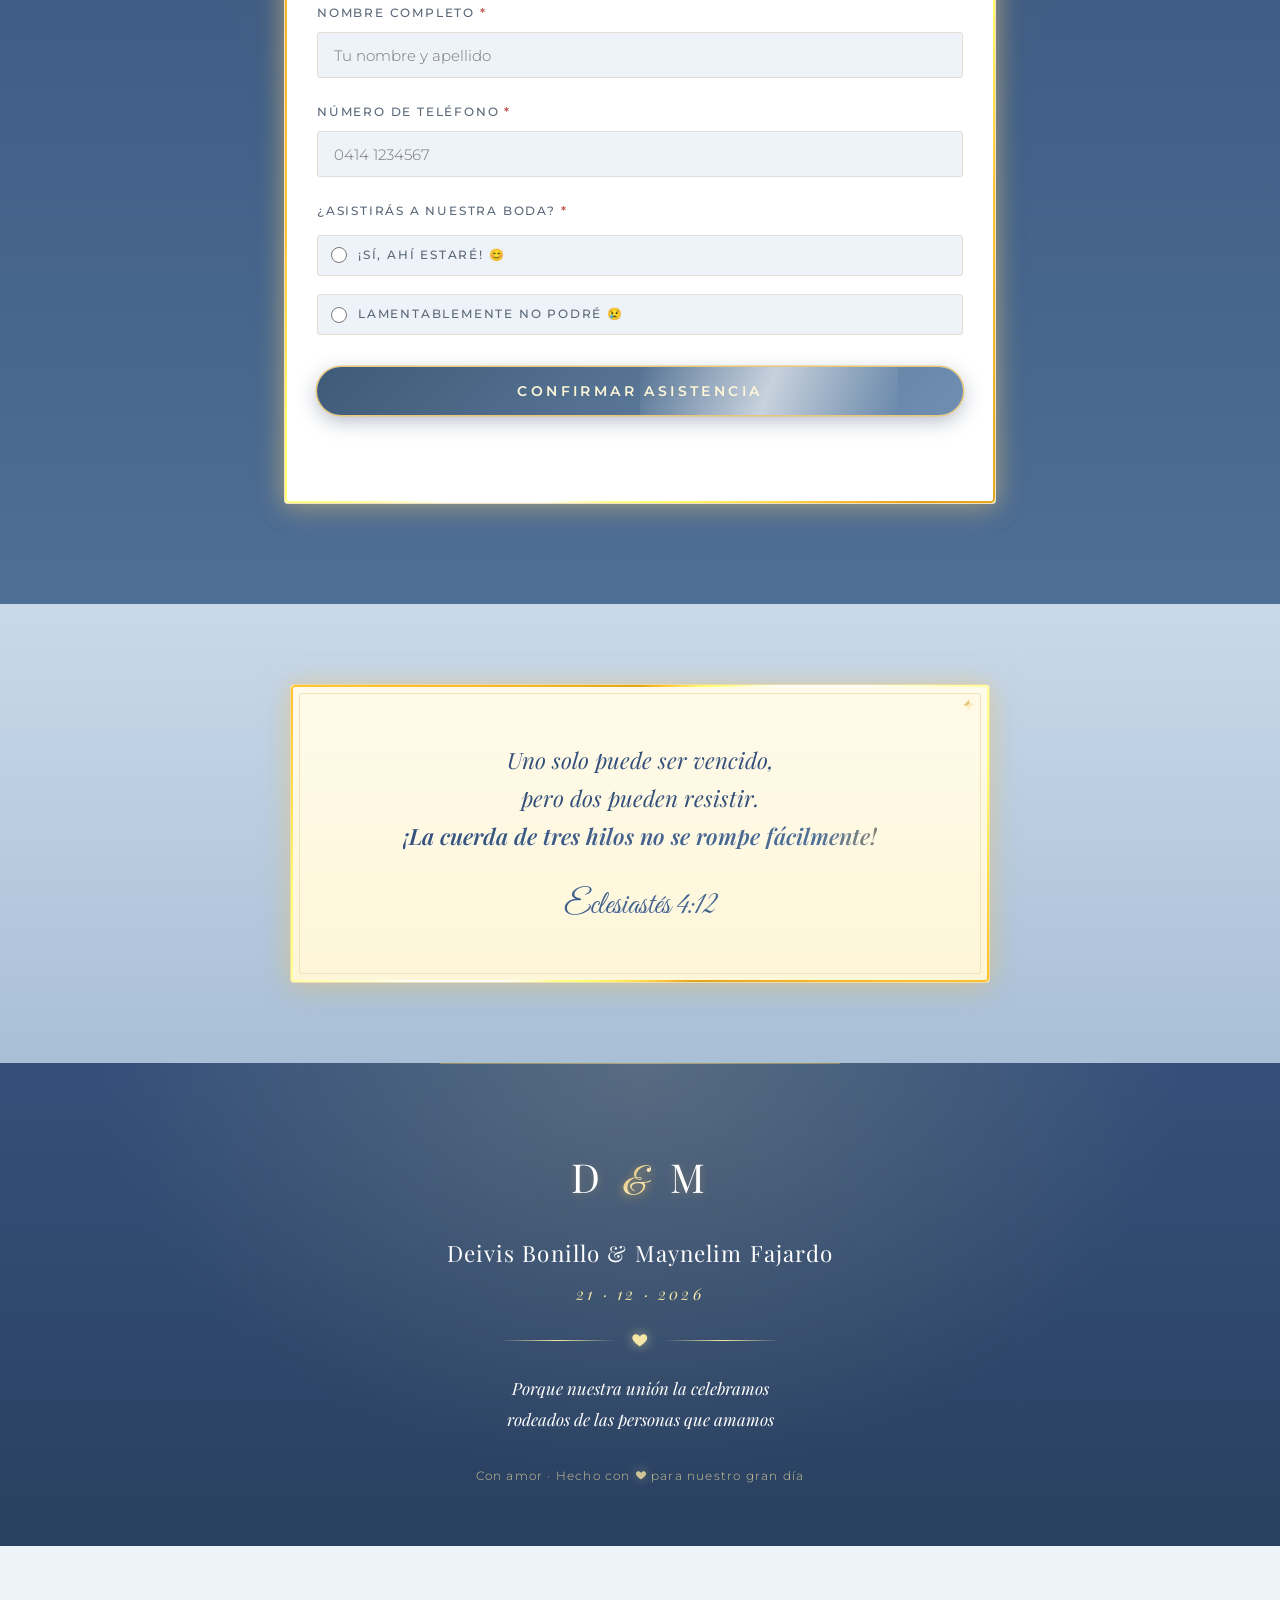
==== commit 9684d091: "perf: música en Opus (21% más liviana) con respaldo AAC y descarga solo al sonar - hasta-ese-dia.web" ====
--- a/index.html
+++ b/index.html
@@ -14,10 +14,10 @@
   <link rel="preconnect" href="https://fonts.gstatic.com" crossorigin />
   <link href="https://fonts.googleapis.com/css2?family=Cormorant+Garamond:ital,wght@0,400;0,500;0,600;1,400&family=Playfair+Display:ital,wght@0,400;0,500;0,600;1,400&family=Great+Vibes&family=Montserrat:ital,wght@0,300;0,400;0,500;1,300&display=swap" rel="stylesheet" />
 
-  <link rel="stylesheet" href="/styles/main.css?v=18" />
-  <link rel="stylesheet" href="/styles/invitacion.css?v=18" />
-  <link rel="stylesheet" href="/styles/effects.css?v=18" />
-  <link rel="stylesheet" href="/styles/tema.css?v=18" />
+  <link rel="stylesheet" href="/styles/main.css?v=19" />
+  <link rel="stylesheet" href="/styles/invitacion.css?v=19" />
+  <link rel="stylesheet" href="/styles/effects.css?v=19" />
+  <link rel="stylesheet" href="/styles/tema.css?v=19" />
 
   <!-- Marcar JS habilitado antes del render para evitar FOUC -->
   <script>document.documentElement.classList.add('js-enabled', 'intro-pending');</script>
@@ -664,10 +664,15 @@
 
   <!-- ========================================================== -->
   <!-- MÚSICA DE FONDO: "Hasta Ese Día" — Lasso                    -->
-  <!-- Para cambiarla, reemplaza el archivo en /assets/musica/     -->
-  <!-- y actualiza el src (con un nombre nuevo, por la caché).     -->
-  <!-- ========================================================== -->
-  <audio id="bg-music" src="/assets/musica/hasta-ese-dia.m4a" loop preload="auto"></audio>
+  <!-- Dos versiones: Opus (más liviana, la usan Chrome, Android,   -->
+  <!-- Firefox y Safari reciente) y AAC original de respaldo para  -->
+  <!-- iPhones antiguos. El navegador elige la primera que pueda   -->
+  <!-- reproducir. Ver /assets/musica/LEEME.md                     -->
+  <!-- ========================================================== -->
+  <audio id="bg-music" loop preload="metadata">
+    <source src="/assets/musica/hasta-ese-dia.webm" type='audio/webm; codecs="opus"' />
+    <source src="/assets/musica/hasta-ese-dia.m4a" type="audio/mp4" />
+  </audio>
   <div class="music-player" id="music-player" role="group" aria-label="Música de fondo: Hasta Ese Día, de Lasso">
     <span class="mp-title" aria-hidden="true">♪ Hasta Ese Día · Lasso</span>
     <div class="mp-controls">
@@ -693,7 +698,7 @@
   <canvas class="fx-particles" id="fx-particles" aria-hidden="true"></canvas>
   <div class="scroll-progress" aria-hidden="true"></div>
 
-  <script src="/scripts/main.js?v=18"></script>
-  <script src="/scripts/effects.js?v=18"></script>
+  <script src="/scripts/main.js?v=19"></script>
+  <script src="/scripts/effects.js?v=19"></script>
 </body>
 </html>
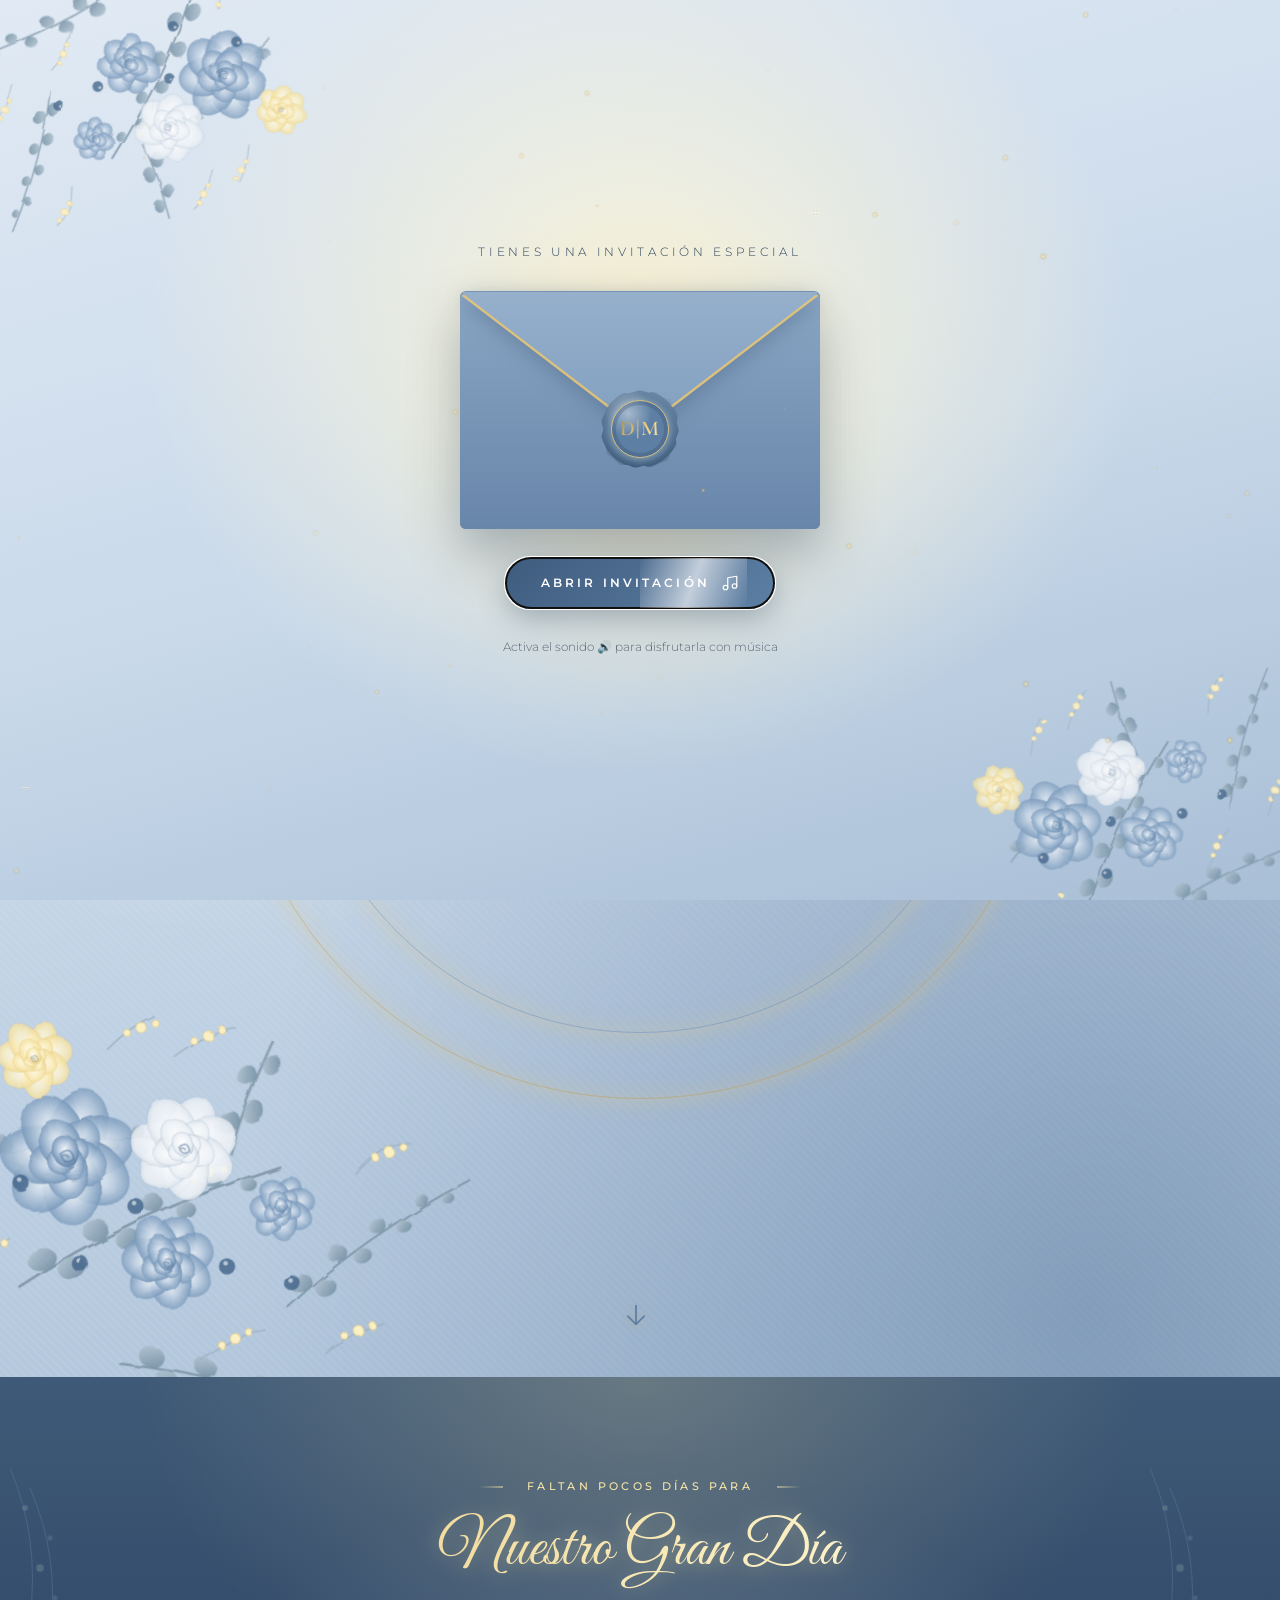
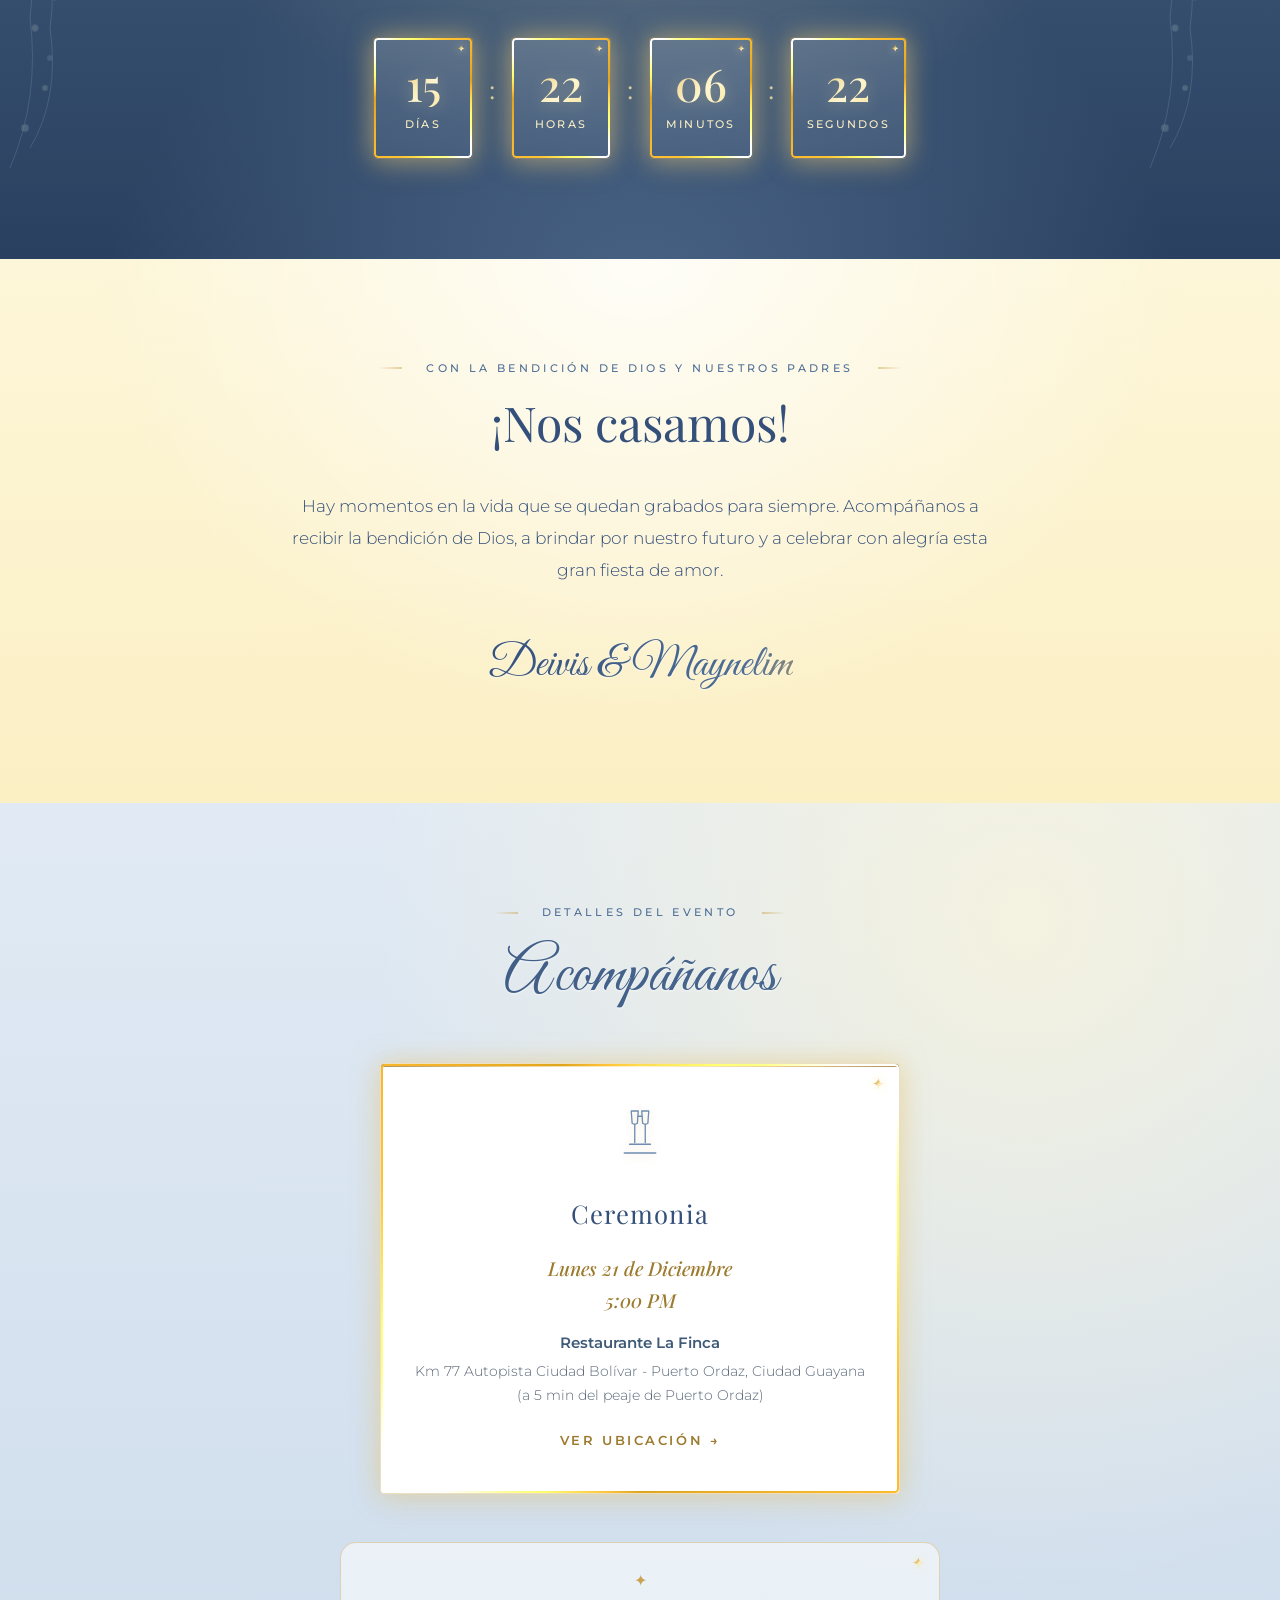
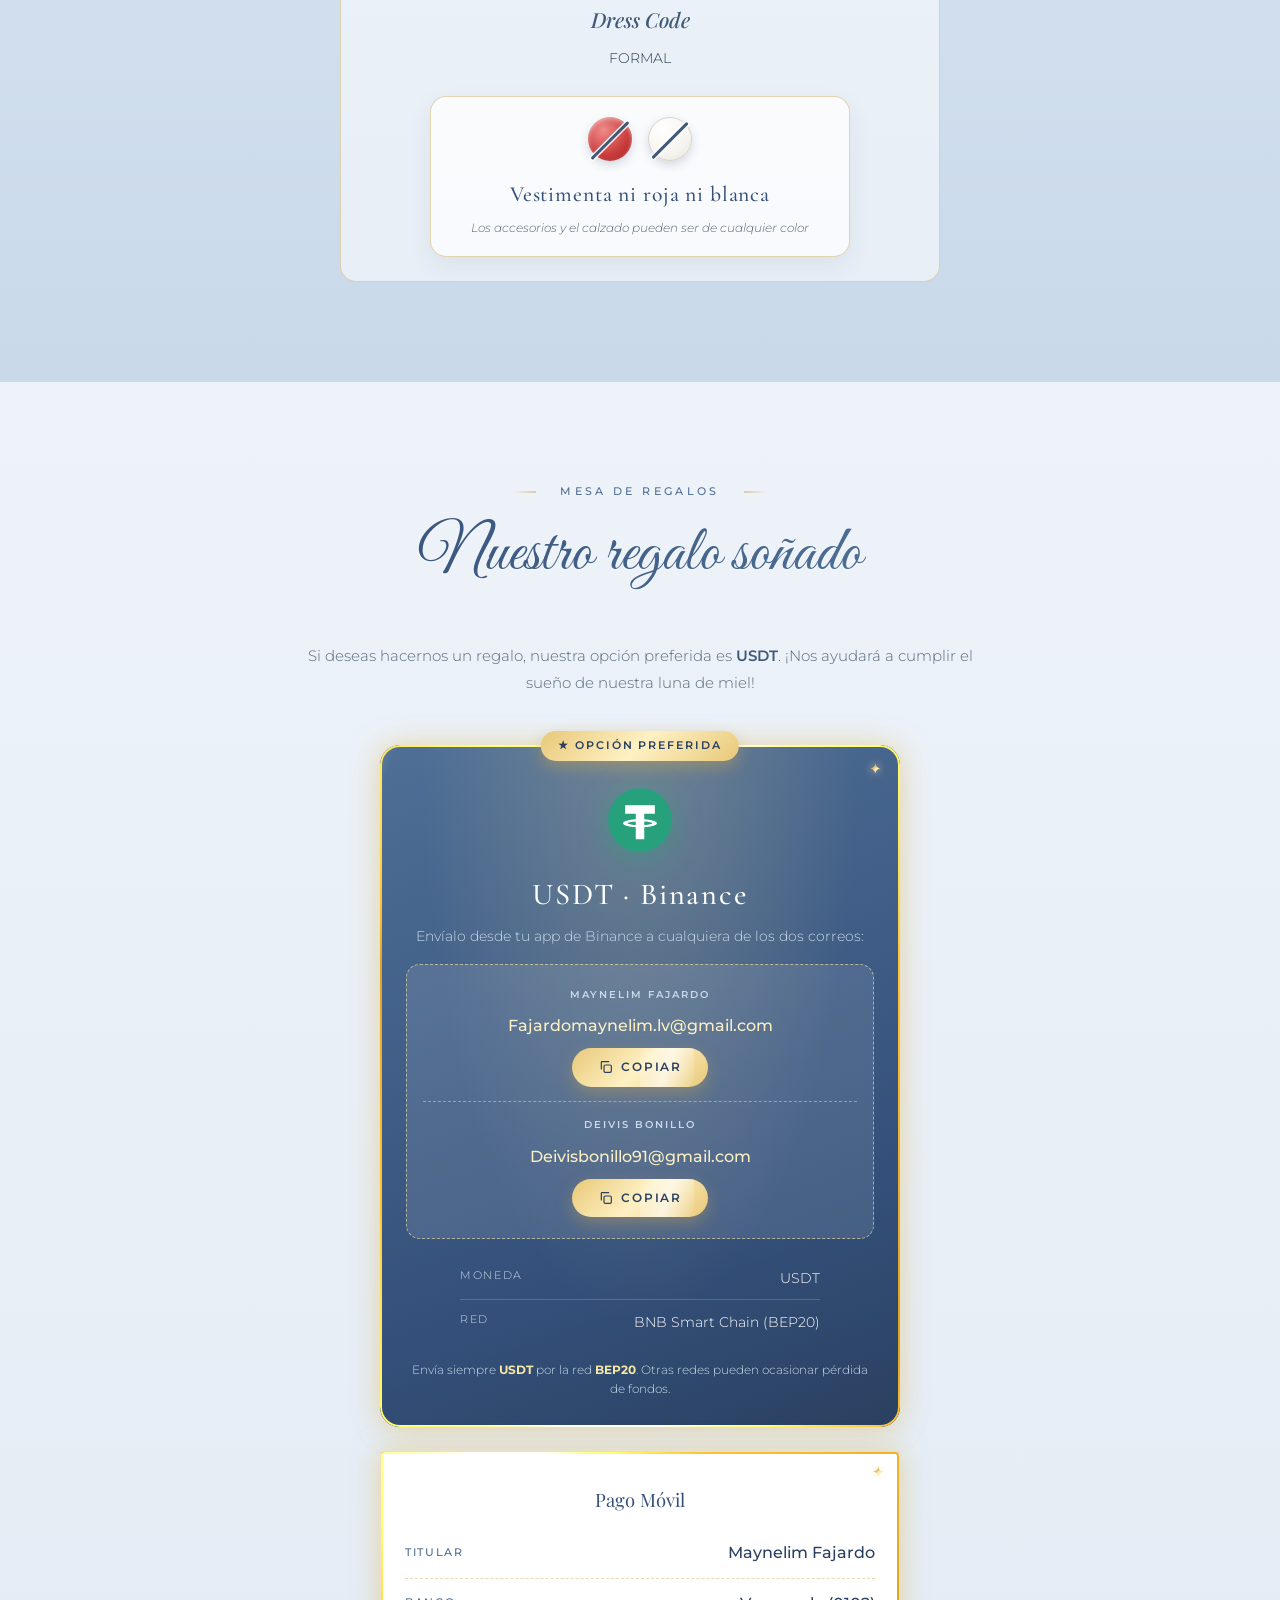
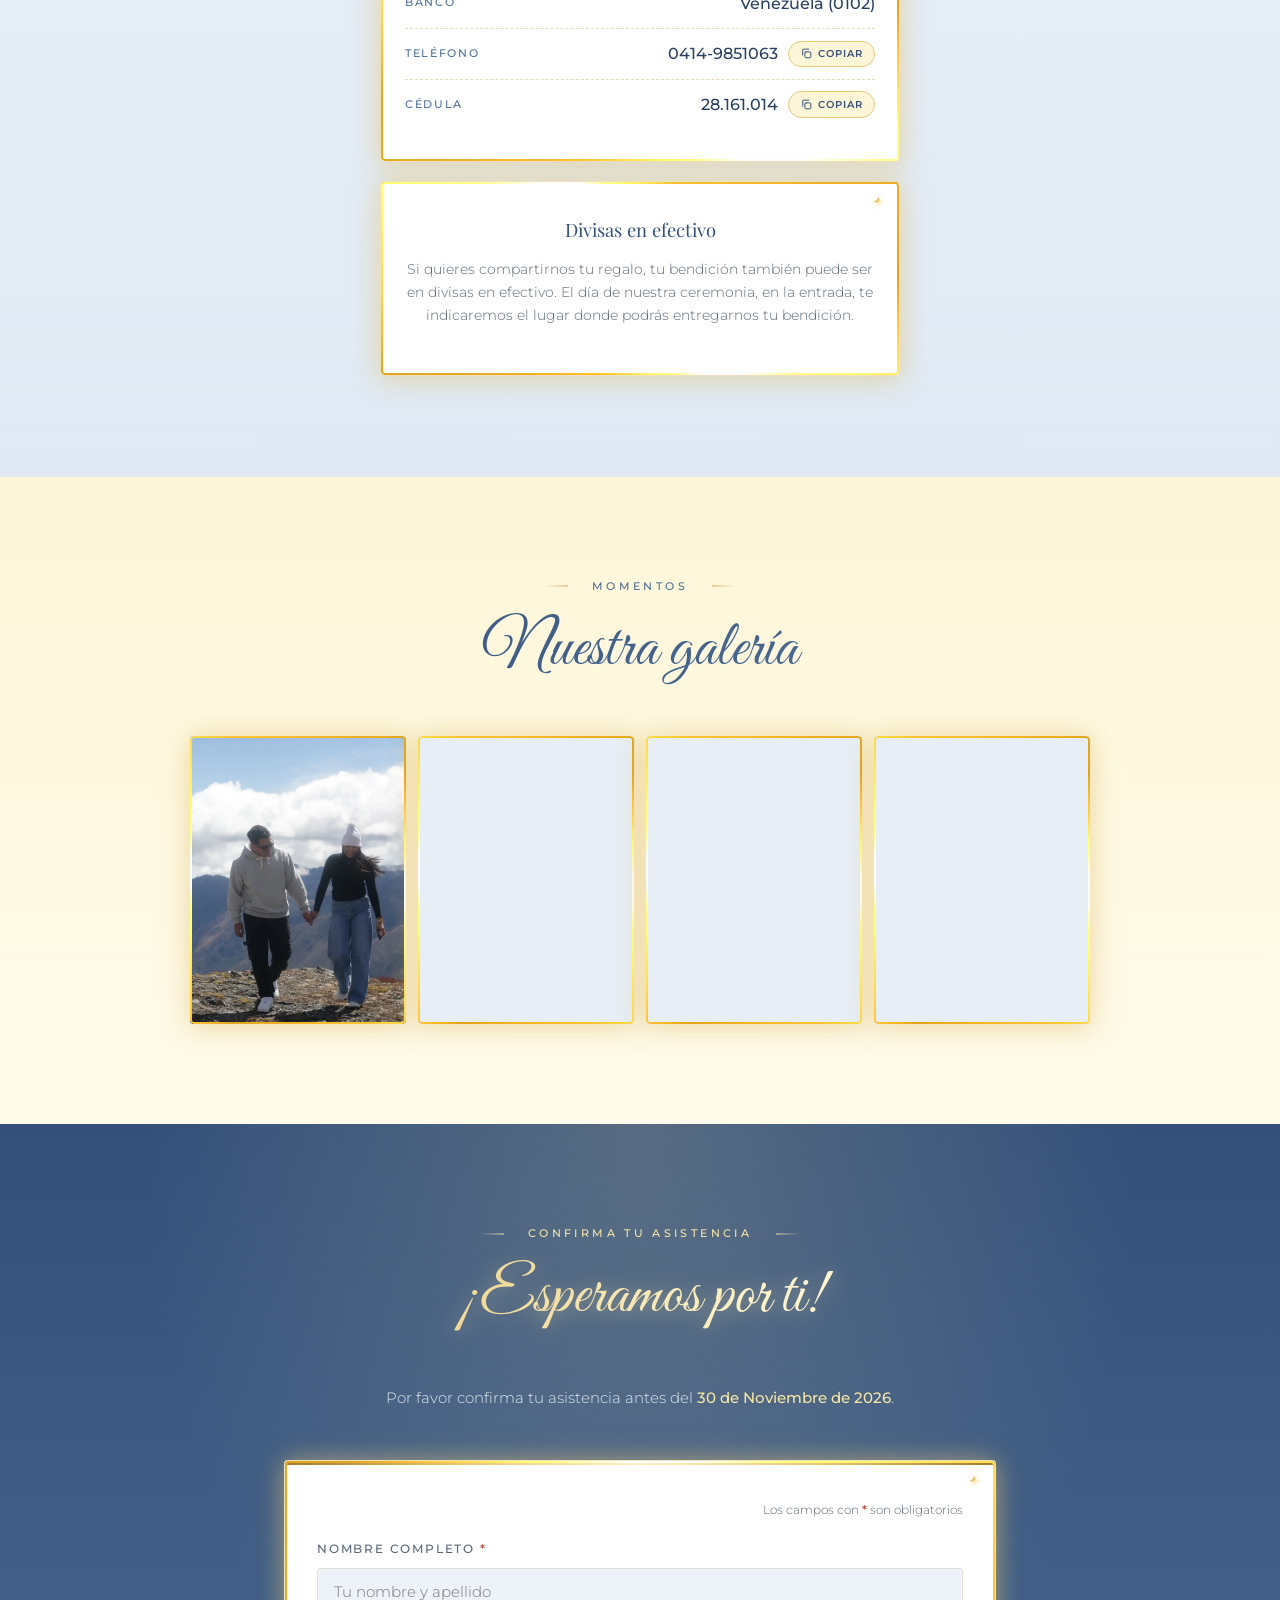
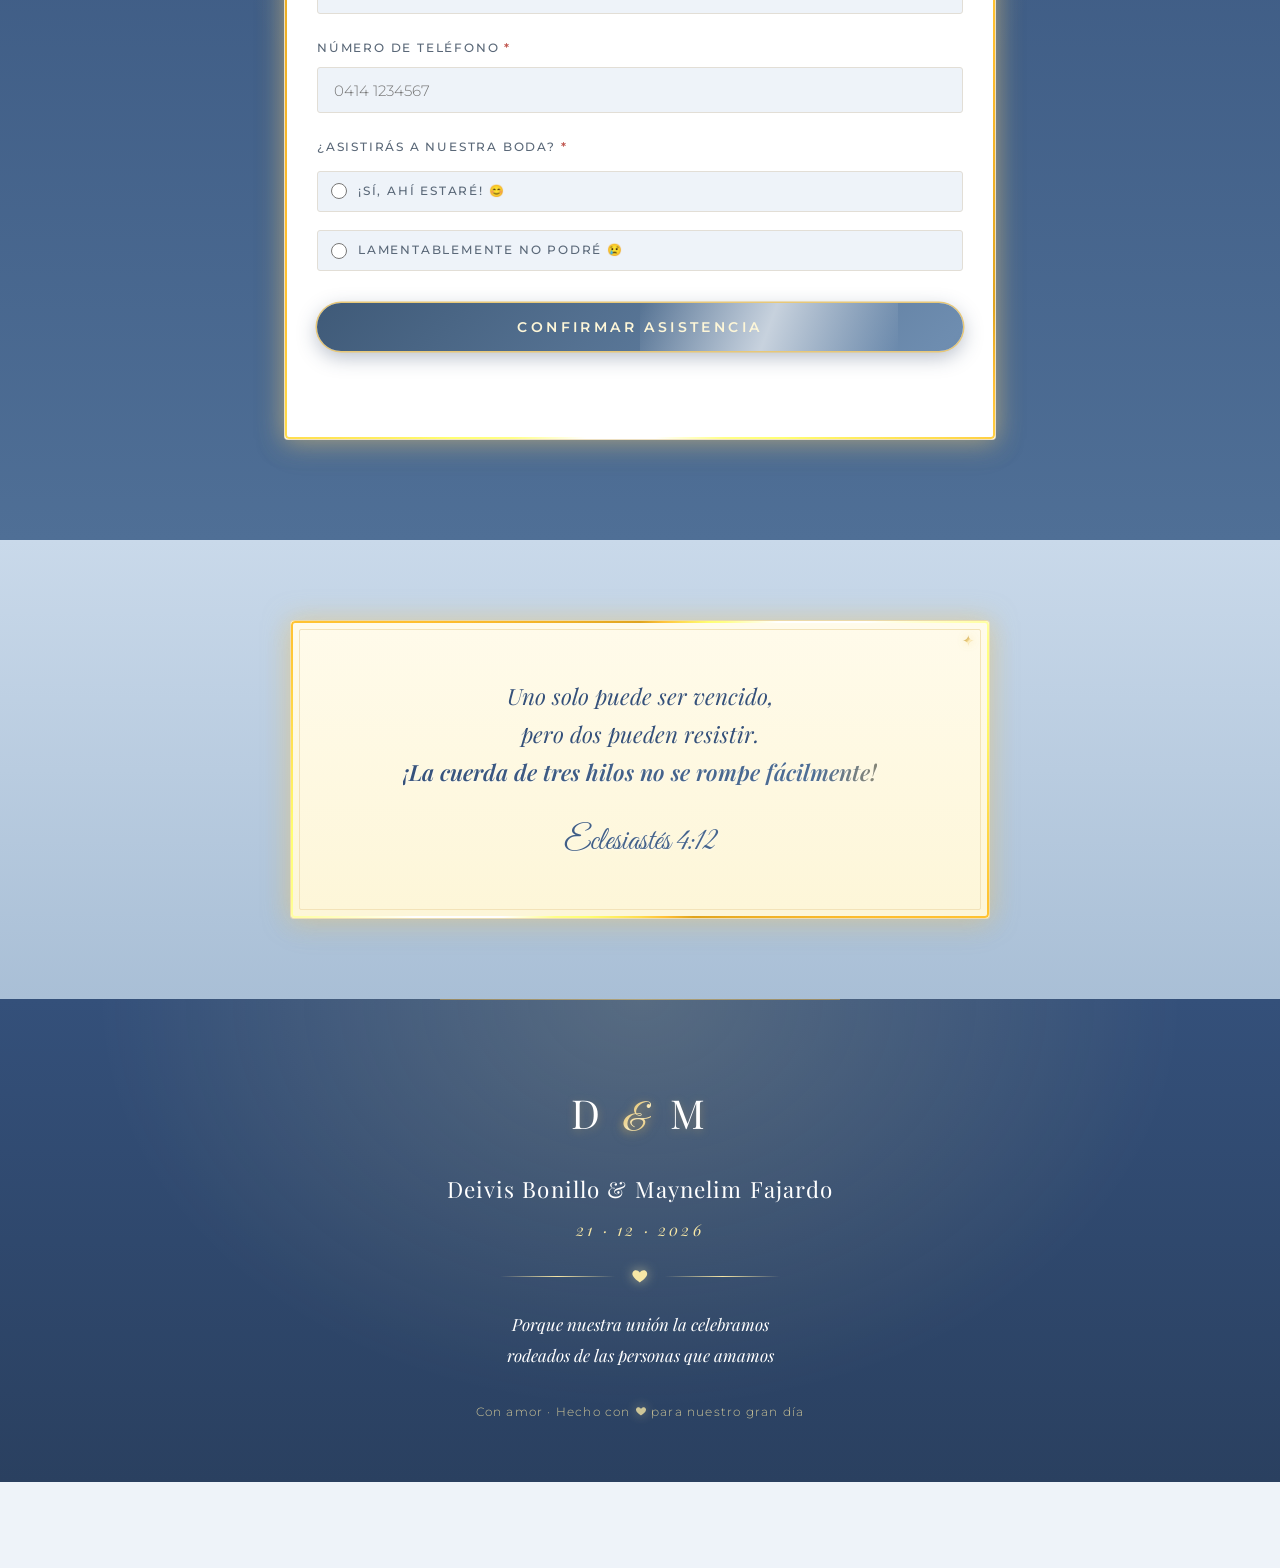
==== commit 0e786e0d: "feat: fotos reales de los novios en la tarjeta y en la galería - Portada de la invitación: foto de l" ====
--- a/index.html
+++ b/index.html
@@ -14,10 +14,10 @@
   <link rel="preconnect" href="https://fonts.gstatic.com" crossorigin />
   <link href="https://fonts.googleapis.com/css2?family=Cormorant+Garamond:ital,wght@0,400;0,500;0,600;1,400&family=Playfair+Display:ital,wght@0,400;0,500;0,600;1,400&family=Great+Vibes&family=Montserrat:ital,wght@0,300;0,400;0,500;1,300&display=swap" rel="stylesheet" />
 
-  <link rel="stylesheet" href="/styles/main.css?v=19" />
-  <link rel="stylesheet" href="/styles/invitacion.css?v=19" />
-  <link rel="stylesheet" href="/styles/effects.css?v=19" />
-  <link rel="stylesheet" href="/styles/tema.css?v=19" />
+  <link rel="stylesheet" href="/styles/main.css?v=20" />
+  <link rel="stylesheet" href="/styles/invitacion.css?v=20" />
+  <link rel="stylesheet" href="/styles/effects.css?v=20" />
+  <link rel="stylesheet" href="/styles/tema.css?v=20" />
 
   <!-- Marcar JS habilitado antes del render para evitar FOUC -->
   <script>document.documentElement.classList.add('js-enabled', 'intro-pending');</script>
@@ -210,10 +210,10 @@
       <div class="invite-float">
         <article class="invite-card fx-frame" data-tilt>
           <div class="invite-photo">
-            <!-- Reemplazar por una foto real de los novios -->
-            <img src="https://images.unsplash.com/photo-1519741497674-611481863552?w=900&q=80" alt="Deivis y Maynelim" />
-            <svg class="invite-photo-floral" aria-hidden="true"><use href="#sym-floral"/></svg>
-            <svg class="invite-photo-floral invite-photo-floral-r" aria-hidden="true"><use href="#sym-floral"/></svg>
+            <picture>
+              <source srcset="/assets/fotos/portada.webp" type="image/webp" />
+              <img src="/assets/fotos/portada.jpg" alt="Deivis y Maynelim abrazados y riendo" width="900" height="1200" fetchpriority="high" decoding="async" />
+            </picture>
           </div>
 
           <div class="wax-seal invite-seal" aria-hidden="true"><span>D|M</span></div>
@@ -466,30 +466,34 @@
       <h2 class="section-title script-title">Nuestra galería</h2>
 
       <div class="gallery-grid">
-        <div class="gallery-item" style="background-image: url('https://images.unsplash.com/photo-1519741497674-611481863552?w=600&q=80')">
-          <div class="gallery-overlay"><span>Nosotros</span></div>
-        </div>
-        <div class="gallery-item" style="background-image: url('https://images.unsplash.com/photo-1606800052052-a08af7148866?w=600&q=80')">
-          <div class="gallery-overlay"><span>Para siempre</span></div>
-        </div>
-        <div class="gallery-item" style="background-image: url('https://images.unsplash.com/photo-1511285564829-80945275fece?w=600&q=80')">
-          <div class="gallery-overlay"><span>El gran día</span></div>
-        </div>
-        <div class="gallery-item" style="background-image: url('https://images.unsplash.com/photo-1469371670807-013ccf25f16a?w=600&q=80')">
-          <div class="gallery-overlay"><span>Juntos</span></div>
-        </div>
-        <div class="gallery-item" style="background-image: url('https://images.unsplash.com/photo-1525258946800-98cfd641d0de?w=600&q=80')">
-          <div class="gallery-overlay"><span>Amor</span></div>
-        </div>
-        <div class="gallery-item" style="background-image: url('https://images.unsplash.com/photo-1522673607200-164d1b6ce486?w=600&q=80')">
-          <div class="gallery-overlay"><span>Felices</span></div>
-        </div>
-        <div class="gallery-item" style="background-image: url('https://images.unsplash.com/photo-1465495976277-4387d4b0b4c6?w=600&q=80')">
-          <div class="gallery-overlay"><span>Bendición</span></div>
-        </div>
-        <div class="gallery-item" style="background-image: url('https://images.unsplash.com/photo-1583939003579-730e3918a45a?w=600&q=80')">
-          <div class="gallery-overlay"><span>Detalles</span></div>
-        </div>
+        <figure class="gallery-item">
+          <picture>
+            <source srcset="/assets/fotos/galeria-montana.webp" type="image/webp" />
+            <img src="/assets/fotos/galeria-montana.jpg" alt="Deivis y Maynelim: caminando de la mano en la montaña" loading="lazy" decoding="async" style="object-position: center 55%;" />
+          </picture>
+          <figcaption class="gallery-overlay"><span>Juntos</span></figcaption>
+        </figure>
+        <figure class="gallery-item">
+          <picture>
+            <source srcset="/assets/fotos/galeria-parque.webp" type="image/webp" />
+            <img src="/assets/fotos/galeria-parque.jpg" alt="Deivis y Maynelim: abrazados en el parque" loading="lazy" decoding="async" style="object-position: center 35%;" />
+          </picture>
+          <figcaption class="gallery-overlay"><span>Nosotros</span></figcaption>
+        </figure>
+        <figure class="gallery-item">
+          <picture>
+            <source srcset="/assets/fotos/galeria-lago.webp" type="image/webp" />
+            <img src="/assets/fotos/galeria-lago.jpg" alt="Deivis y Maynelim: sentados frente al lago" loading="lazy" decoding="async" style="object-position: center 60%;" />
+          </picture>
+          <figcaption class="gallery-overlay"><span>Para siempre</span></figcaption>
+        </figure>
+        <figure class="gallery-item">
+          <picture>
+            <source srcset="/assets/fotos/galeria-risas.webp" type="image/webp" />
+            <img src="/assets/fotos/galeria-risas.jpg" alt="Deivis y Maynelim: riendo abrazados" loading="lazy" decoding="async" style="object-position: center 30%;" />
+          </picture>
+          <figcaption class="gallery-overlay"><span>Felices</span></figcaption>
+        </figure>
       </div>
     </div>
   </section>
@@ -698,7 +702,7 @@
   <canvas class="fx-particles" id="fx-particles" aria-hidden="true"></canvas>
   <div class="scroll-progress" aria-hidden="true"></div>
 
-  <script src="/scripts/main.js?v=19"></script>
-  <script src="/scripts/effects.js?v=19"></script>
+  <script src="/scripts/main.js?v=20"></script>
+  <script src="/scripts/effects.js?v=20"></script>
 </body>
 </html>
--- a/styles/invitacion.css
+++ b/styles/invitacion.css
@@ -425,52 +425,36 @@
 
 .invite-photo {
   position: relative;
-  height: 290px;
+  height: 400px;
   overflow: hidden;
 }
 
+/* Foto de los novios: vertical, se encuadra para que se vean las dos caras */
 .invite-photo img {
+  display: block;
   width: 100%;
   height: 100%;
   object-fit: cover;
-  object-position: center 30%;
-  transform: scale(1.08);
-  animation: kenBurns 18s ease-in-out infinite alternate;
-}
-
+  object-position: center 12%;
+  transform-origin: 40% 30%;
+  animation: kenBurns 20s ease-in-out infinite alternate;
+}
+
+/* Acercamiento lento y suave (sin recortar las caras) */
 @keyframes kenBurns {
-  from { transform: scale(1.08) translate(0, 0); }
-  to { transform: scale(1.18) translate(-2%, -2%); }
-}
-
-/* Desvanecido de la foto hacia el papel */
+  from { transform: scale(1); }
+  to { transform: scale(1.06); }
+}
+
+/* Desvanecido de la foto hacia el papel (solo el borde inferior) */
 .invite-photo::after {
   content: '';
   position: absolute;
   left: 0;
   right: 0;
   bottom: 0;
-  height: 45%;
-  background: linear-gradient(180deg, transparent 0%, rgba(255,255,255,0.75) 70%, #FFFFFF 100%);
-}
-
-.invite-photo-floral {
-  position: absolute;
-  top: -28px;
-  left: -46px;
-  width: 210px;
-  height: 158px;
-  z-index: 2;
-  transform: rotate(150deg);
-  pointer-events: none;
-}
-
-.invite-photo-floral-r {
-  top: auto;
-  left: auto;
-  bottom: -30px;
-  right: -40px;
-  transform: rotate(-15deg);
+  height: 22%;
+  background: linear-gradient(180deg, transparent 0%, rgba(255,255,255,0.7) 65%, #FFFFFF 100%);
 }
 
 .invite-seal {
@@ -991,7 +975,7 @@
    ============================================================ */
 @media (min-width: 900px) {
   .invite-stage { max-width: 470px; }
-  .invite-photo { height: 320px; }
+  .invite-photo { height: 460px; }
   .hero-floral { width: 520px; height: 390px; }
 }
 
--- a/styles/tema.css
+++ b/styles/tema.css
@@ -815,3 +815,32 @@
 
 /* Que la entrada desde la derecha nunca cree scroll horizontal */
 html, body { overflow-x: clip; }
+
+/* ============================================================
+   GALERÍA — fotos de los novios en tarjetas verticales (3:4)
+   ============================================================ */
+.gallery-grid {
+  grid-auto-rows: auto;
+  max-width: 900px;
+}
+
+.gallery-item {
+  margin: 0;
+  aspect-ratio: 3 / 4;
+}
+
+.gallery-item picture,
+.gallery-item img {
+  display: block;
+  width: 100%;
+  height: 100%;
+}
+
+.gallery-item img {
+  object-fit: cover;
+}
+
+/* En celular la etiqueta se ve siempre (no hay "pasar el mouse") */
+@media (hover: none) {
+  .gallery-overlay { opacity: 1; }
+}
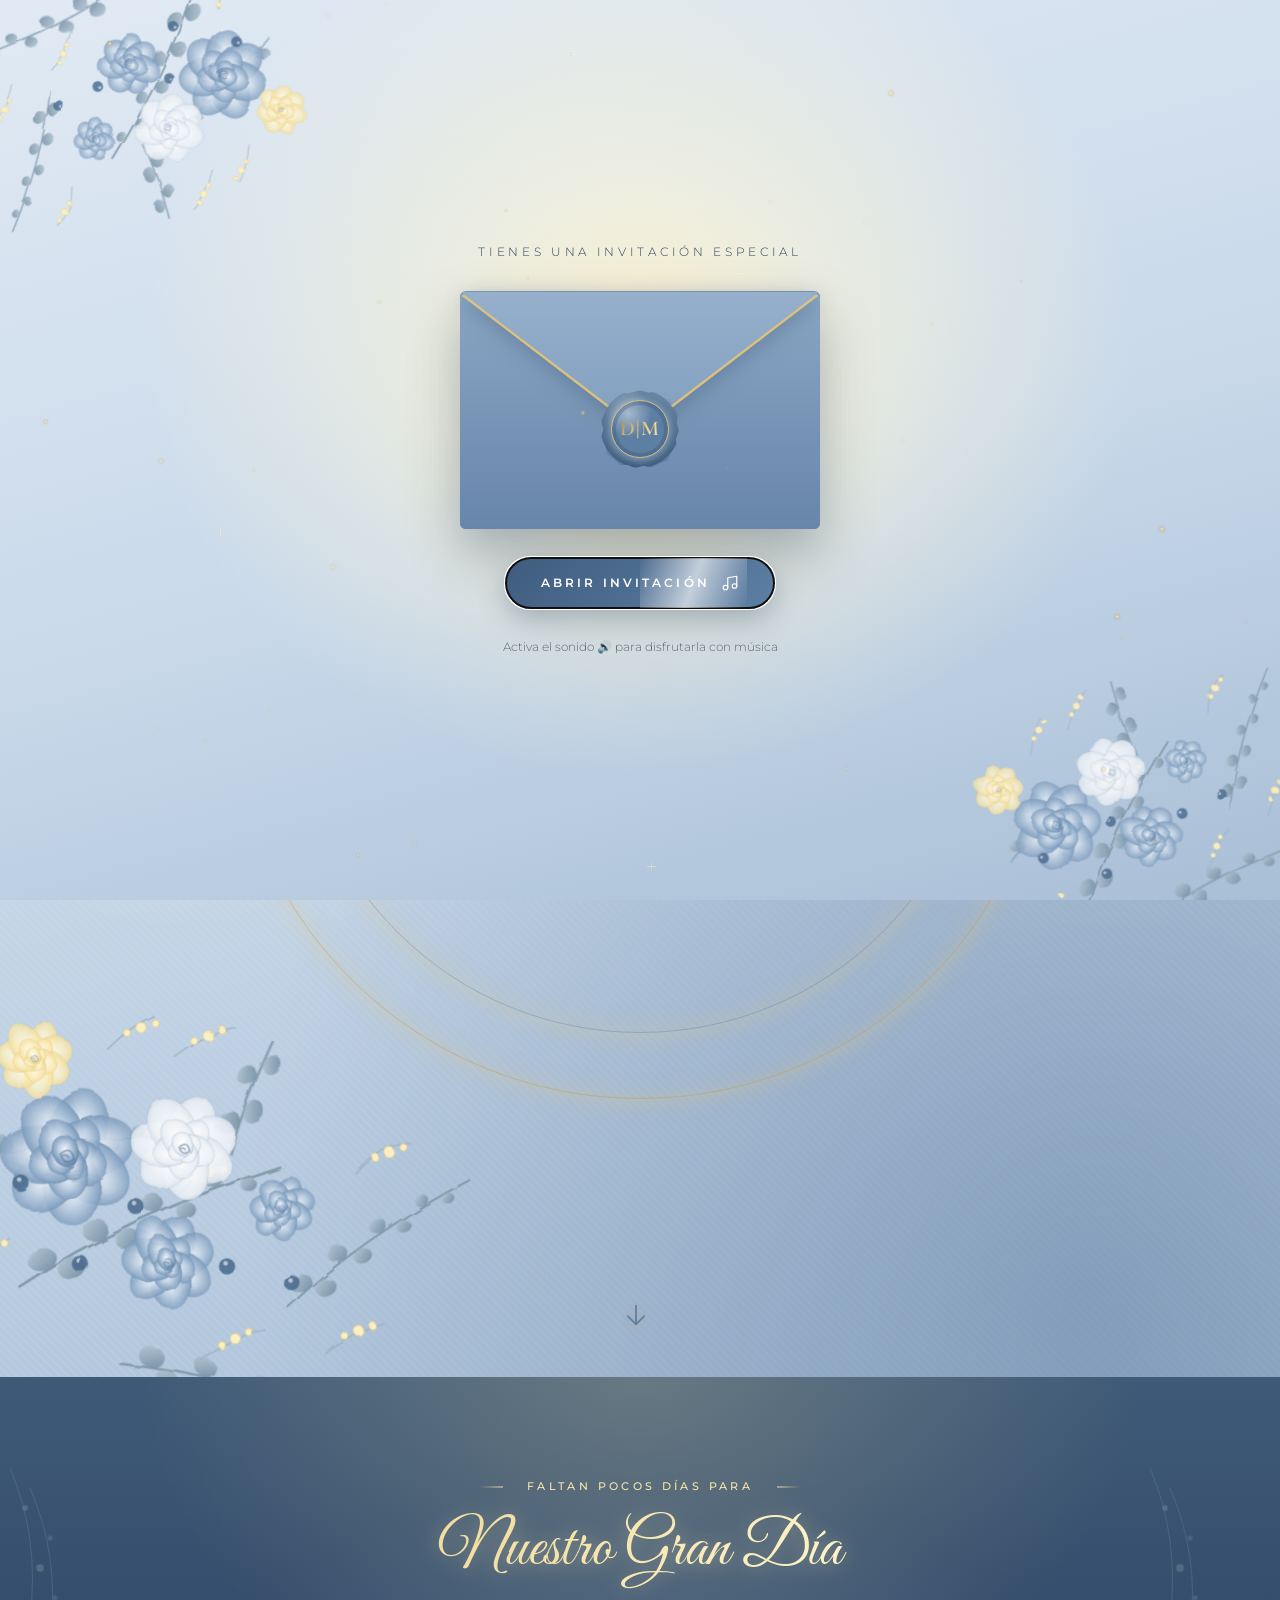
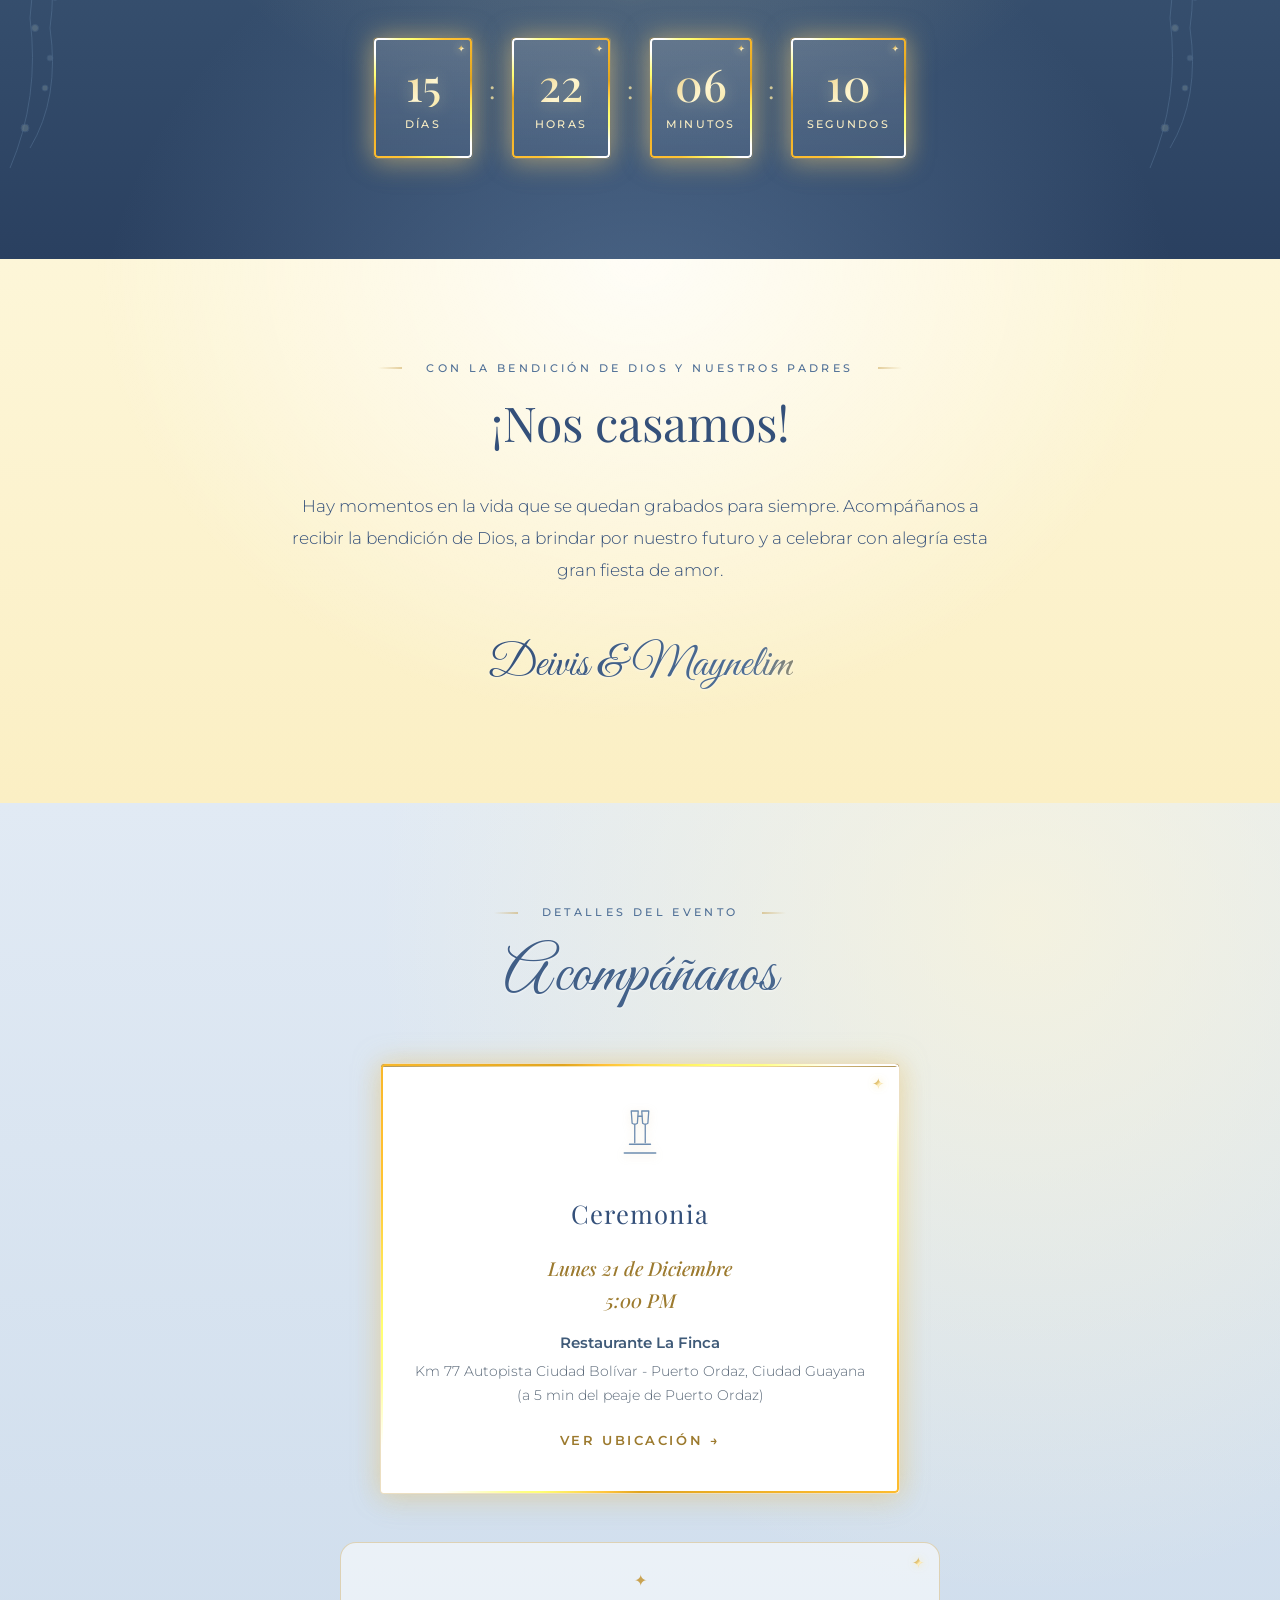
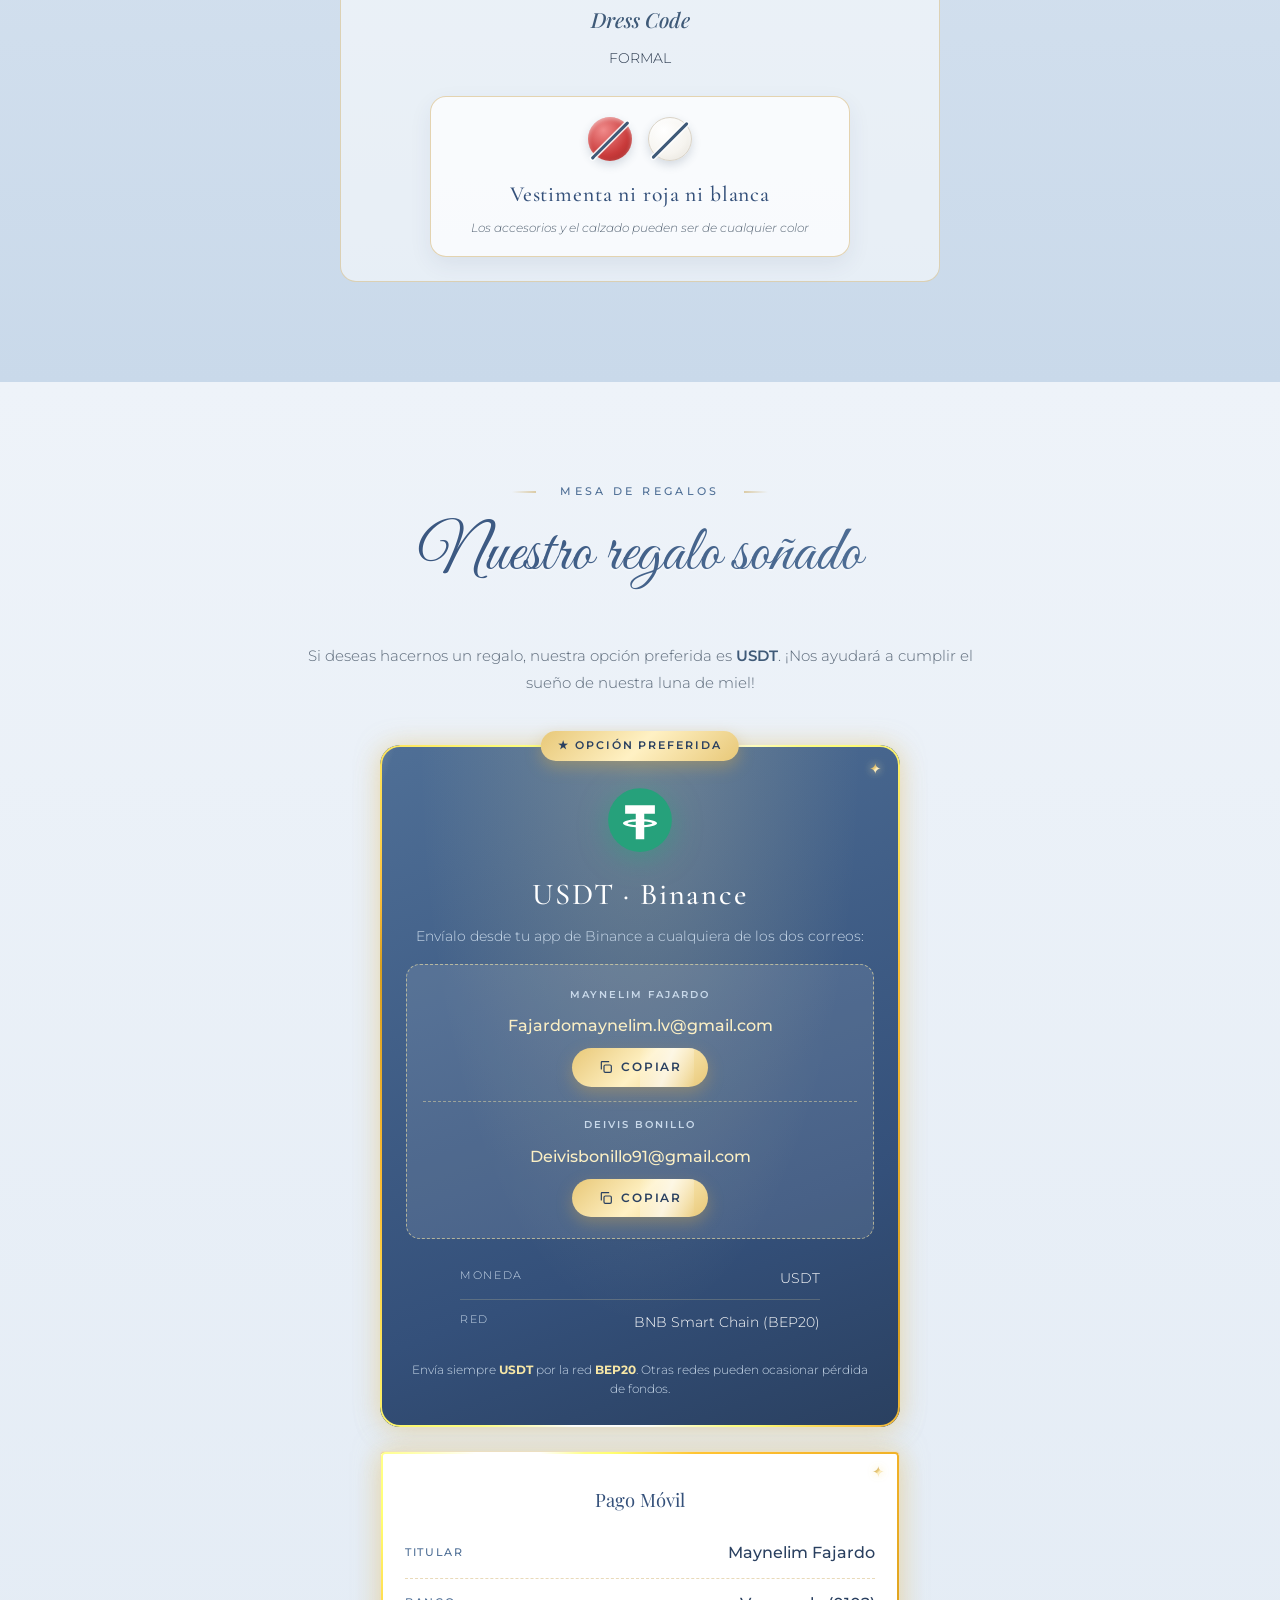
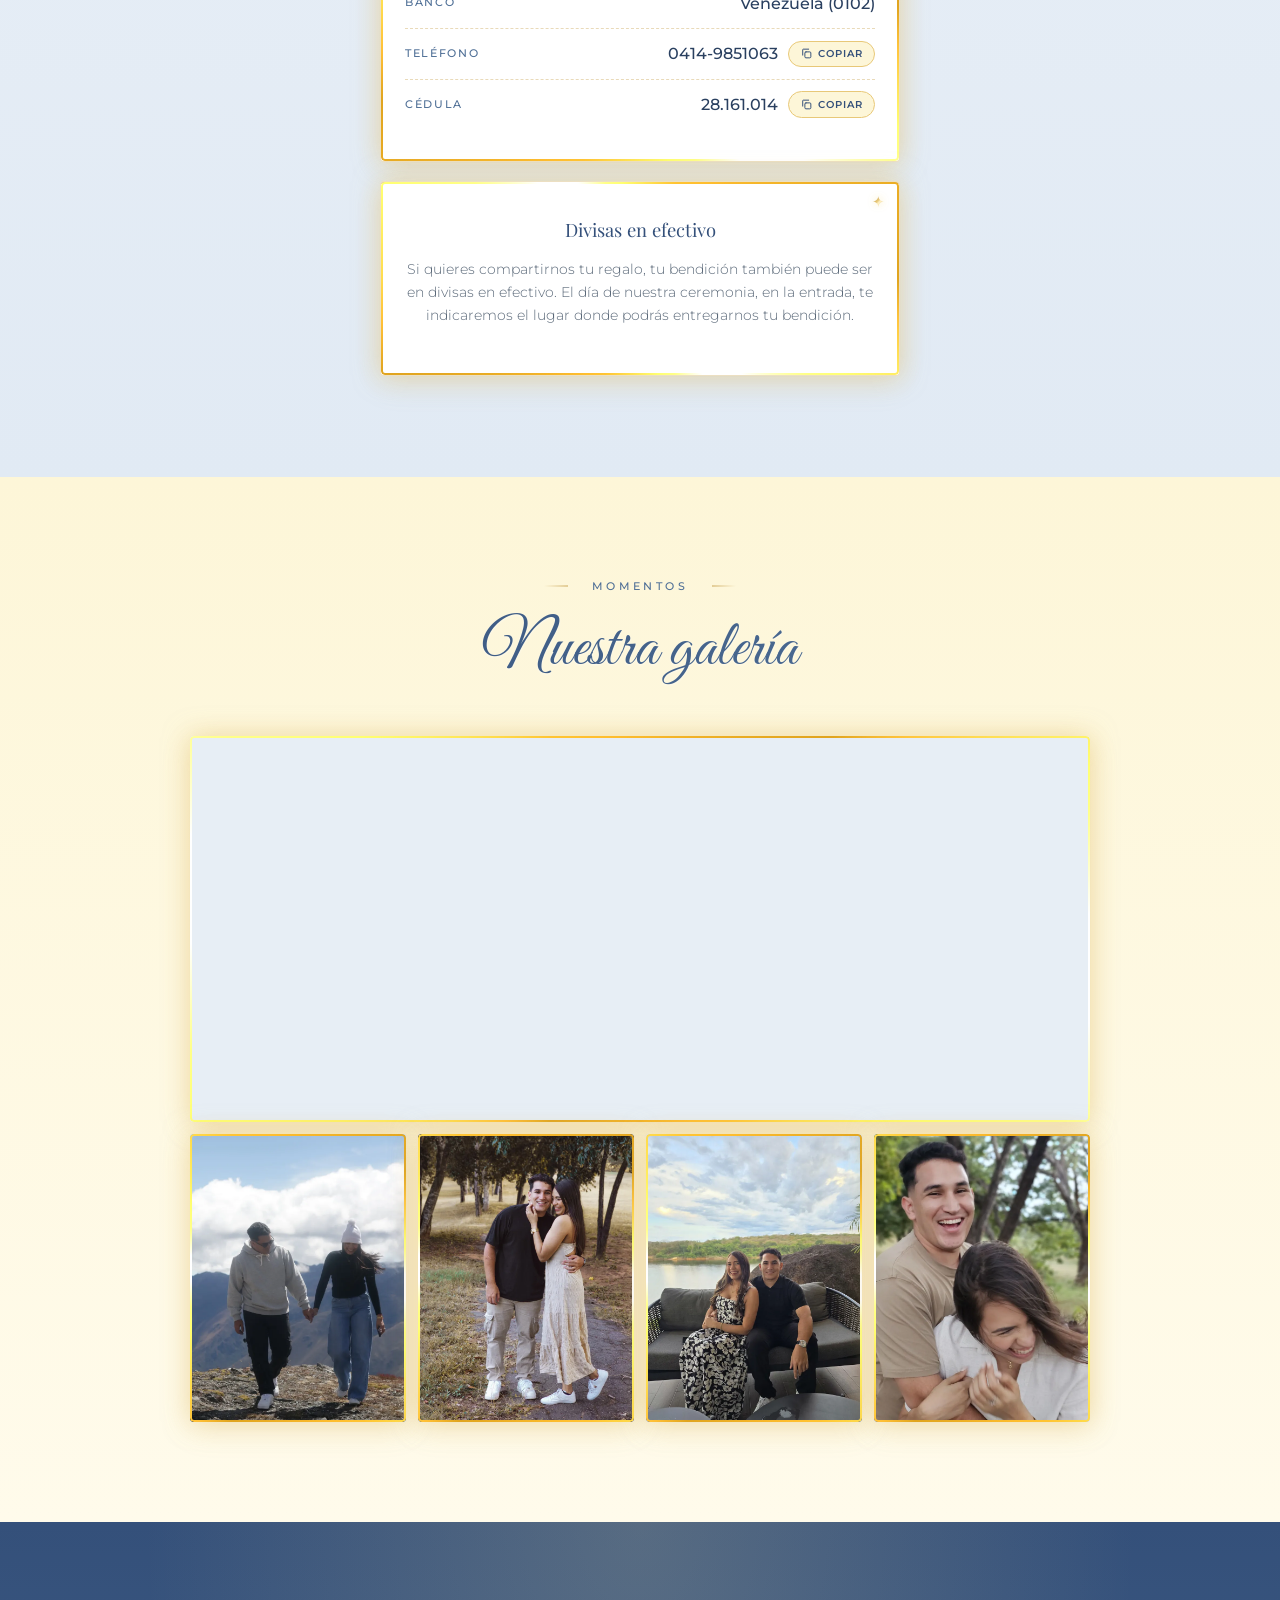
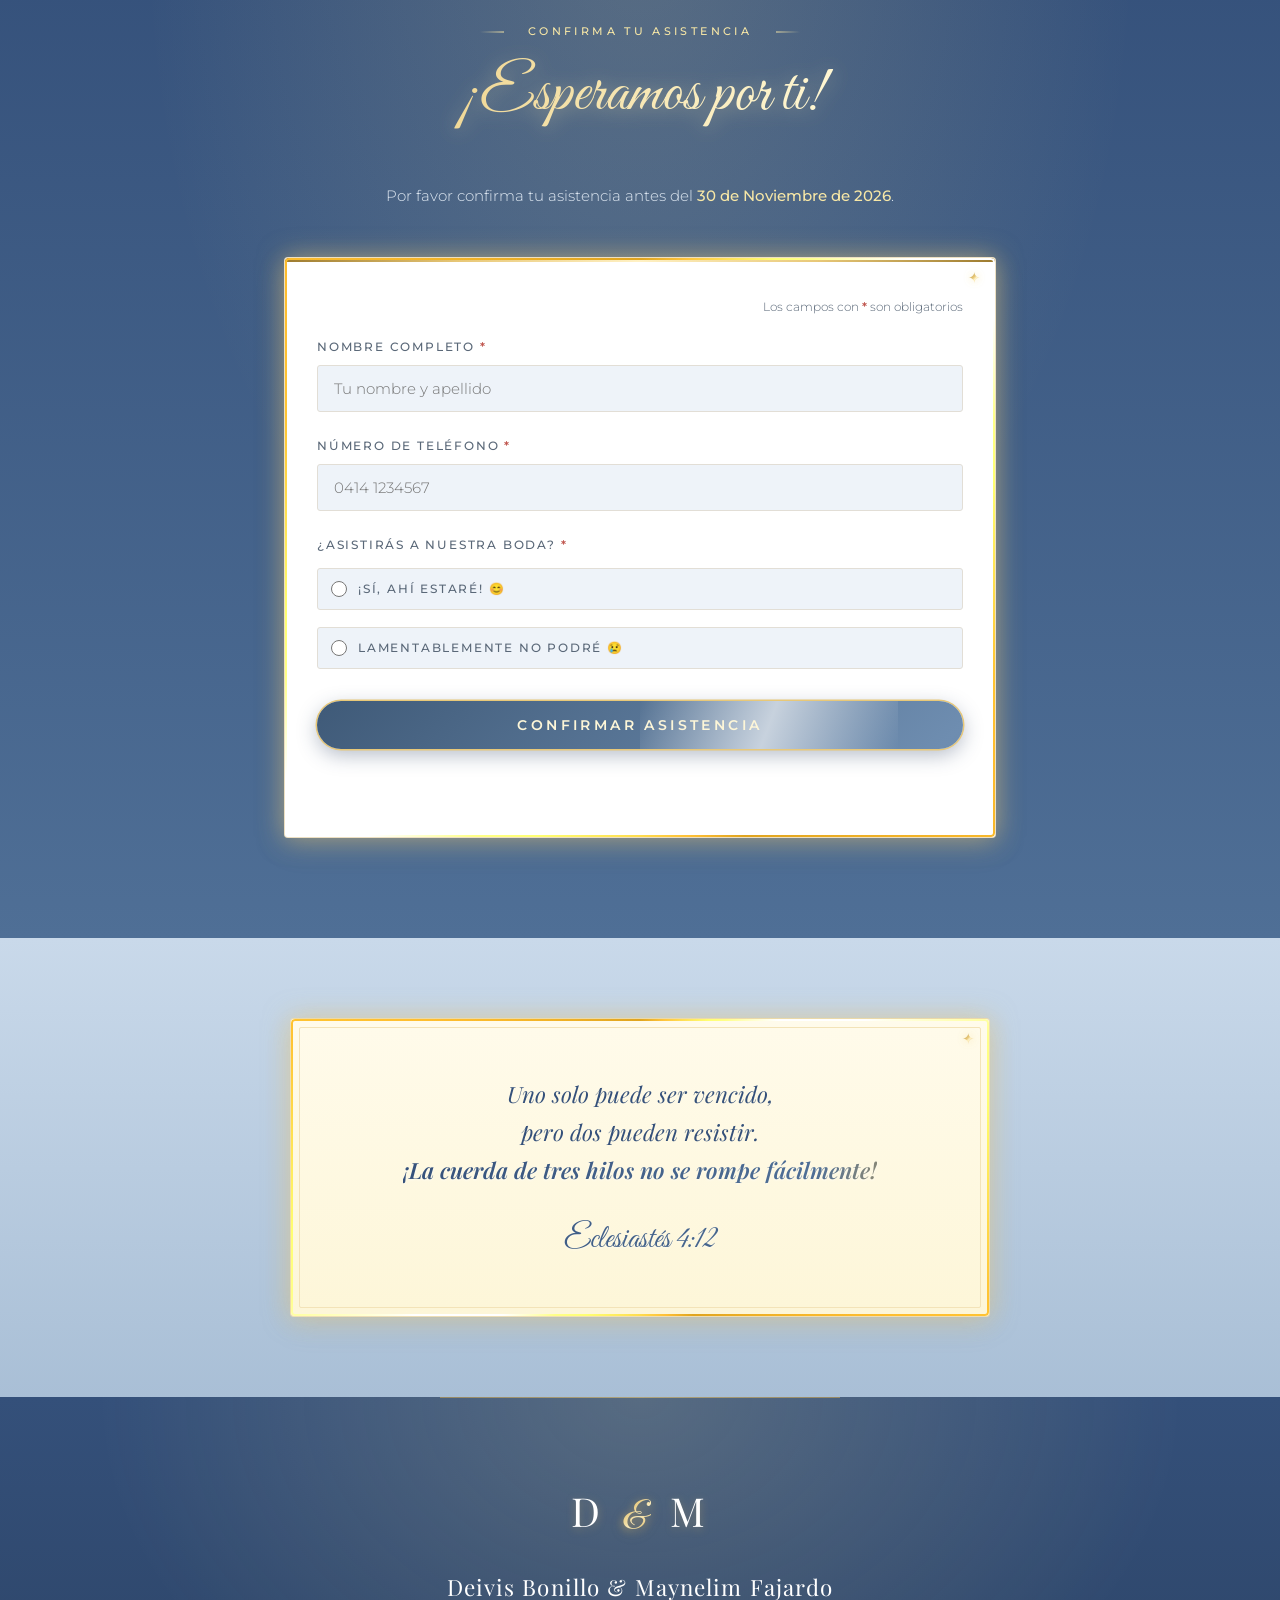
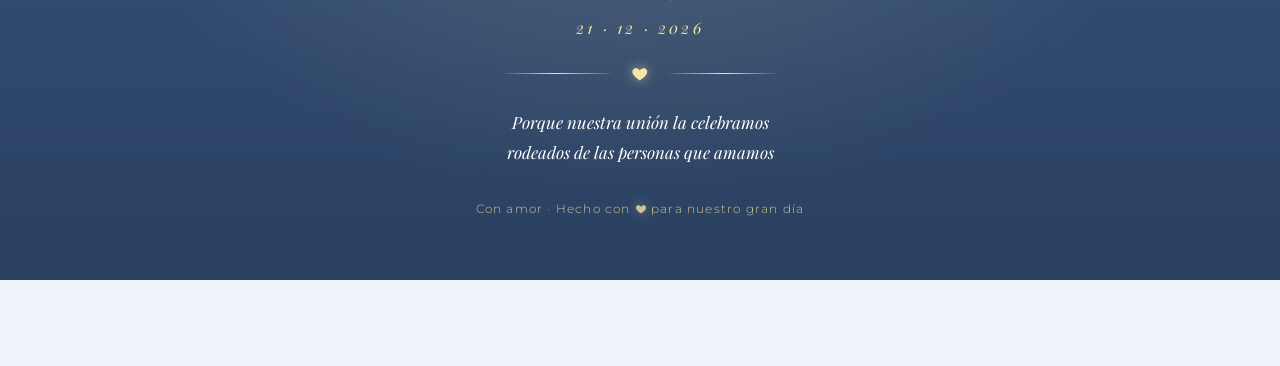
==== commit fecbc944: "feat: quinta foto (horizontal) destacada a lo ancho en la galería - galeria-abrazo: los novios abraz" ====
--- a/index.html
+++ b/index.html
@@ -14,10 +14,10 @@
   <link rel="preconnect" href="https://fonts.gstatic.com" crossorigin />
   <link href="https://fonts.googleapis.com/css2?family=Cormorant+Garamond:ital,wght@0,400;0,500;0,600;1,400&family=Playfair+Display:ital,wght@0,400;0,500;0,600;1,400&family=Great+Vibes&family=Montserrat:ital,wght@0,300;0,400;0,500;1,300&display=swap" rel="stylesheet" />
 
-  <link rel="stylesheet" href="/styles/main.css?v=20" />
-  <link rel="stylesheet" href="/styles/invitacion.css?v=20" />
-  <link rel="stylesheet" href="/styles/effects.css?v=20" />
-  <link rel="stylesheet" href="/styles/tema.css?v=20" />
+  <link rel="stylesheet" href="/styles/main.css?v=21" />
+  <link rel="stylesheet" href="/styles/invitacion.css?v=21" />
+  <link rel="stylesheet" href="/styles/effects.css?v=21" />
+  <link rel="stylesheet" href="/styles/tema.css?v=21" />
 
   <!-- Marcar JS habilitado antes del render para evitar FOUC -->
   <script>document.documentElement.classList.add('js-enabled', 'intro-pending');</script>
@@ -466,6 +466,13 @@
       <h2 class="section-title script-title">Nuestra galería</h2>
 
       <div class="gallery-grid">
+        <figure class="gallery-item gallery-item-wide">
+          <picture>
+            <source srcset="/assets/fotos/galeria-abrazo.webp" type="image/webp" />
+            <img src="/assets/fotos/galeria-abrazo.jpg" alt="Deivis y Maynelim: abrazados y sonriendo en el parque" loading="lazy" decoding="async" style="object-position: center 35%;" />
+          </picture>
+          <figcaption class="gallery-overlay"><span>Nuestro amor</span></figcaption>
+        </figure>
         <figure class="gallery-item">
           <picture>
             <source srcset="/assets/fotos/galeria-montana.webp" type="image/webp" />
@@ -702,7 +709,7 @@
   <canvas class="fx-particles" id="fx-particles" aria-hidden="true"></canvas>
   <div class="scroll-progress" aria-hidden="true"></div>
 
-  <script src="/scripts/main.js?v=20"></script>
-  <script src="/scripts/effects.js?v=20"></script>
+  <script src="/scripts/main.js?v=21"></script>
+  <script src="/scripts/effects.js?v=21"></script>
 </body>
 </html>
--- a/styles/tema.css
+++ b/styles/tema.css
@@ -844,3 +844,13 @@
 @media (hover: none) {
   .gallery-overlay { opacity: 1; }
 }
+
+/* Foto horizontal destacada: ocupa todo el ancho de la galería */
+.gallery-item-wide {
+  grid-column: 1 / -1;
+  aspect-ratio: 16 / 9;
+}
+
+@media (min-width: 769px) {
+  .gallery-item-wide { aspect-ratio: 21 / 9; }
+}
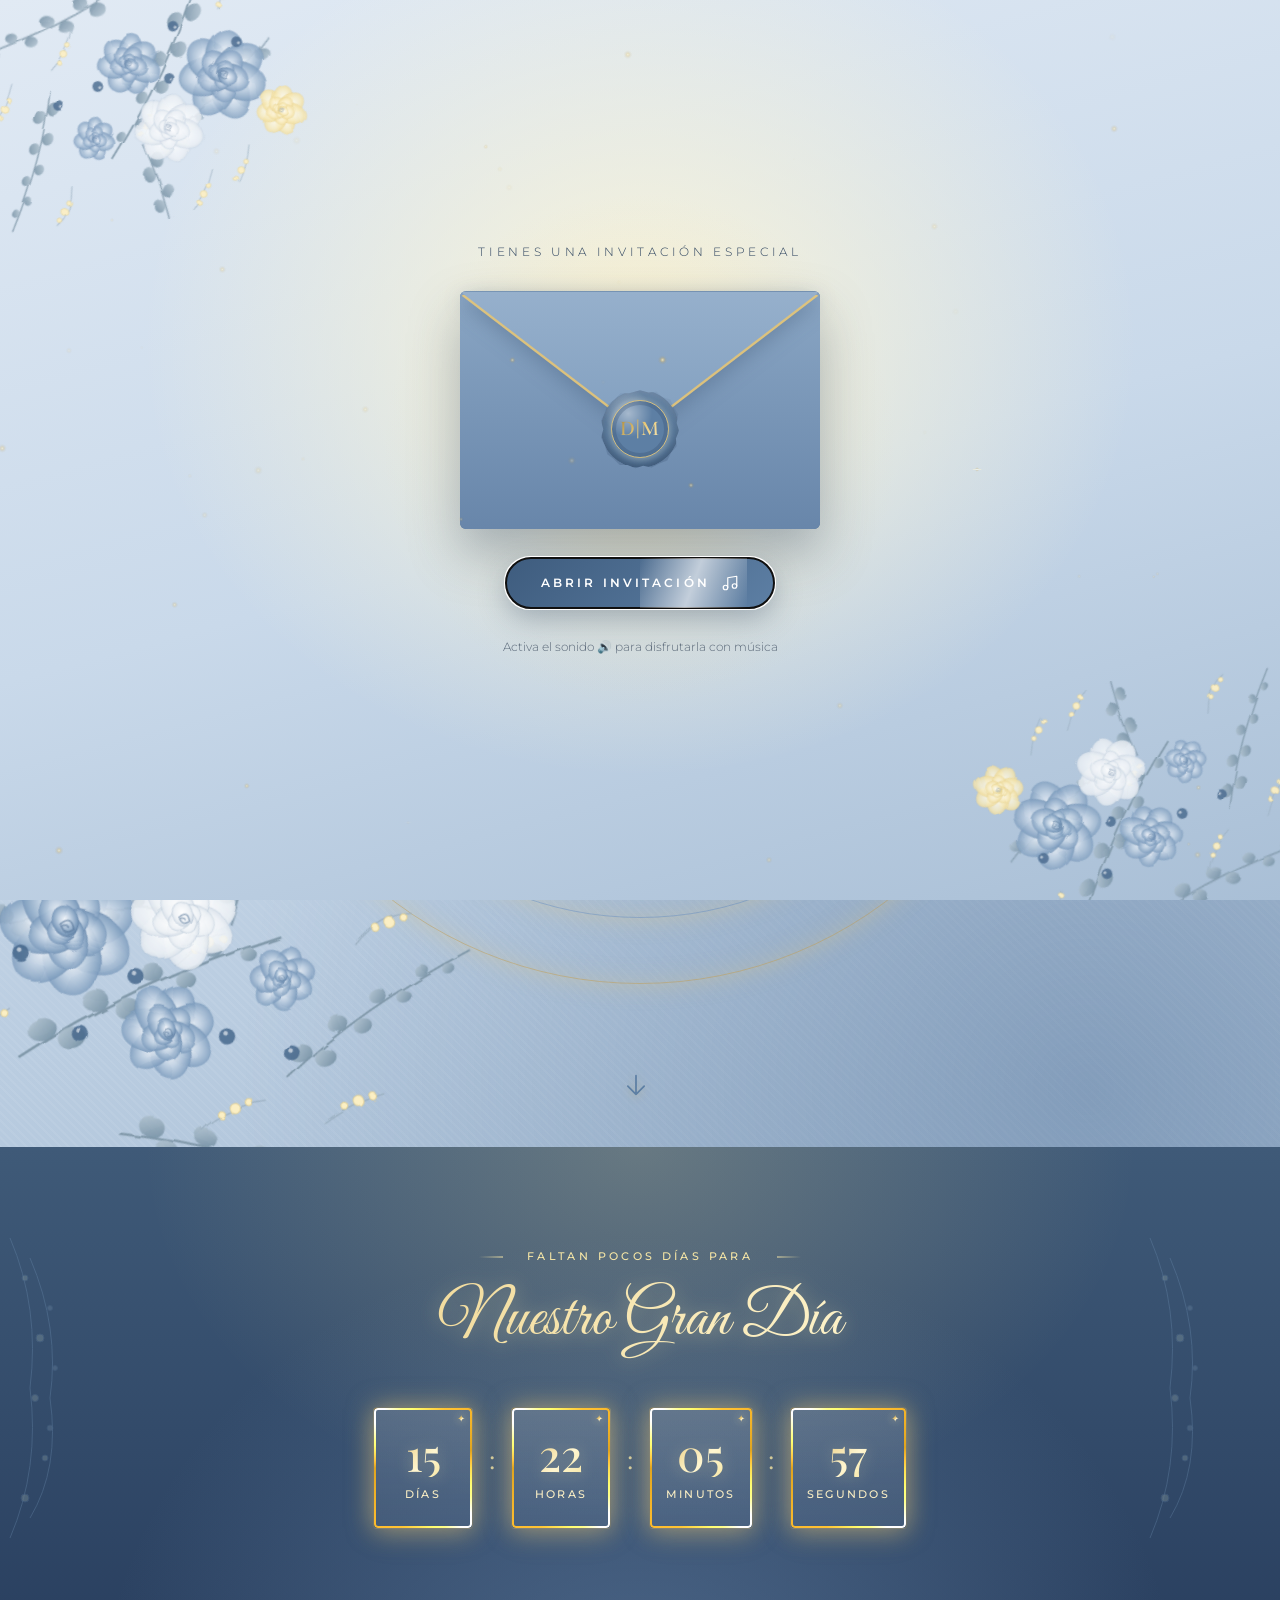
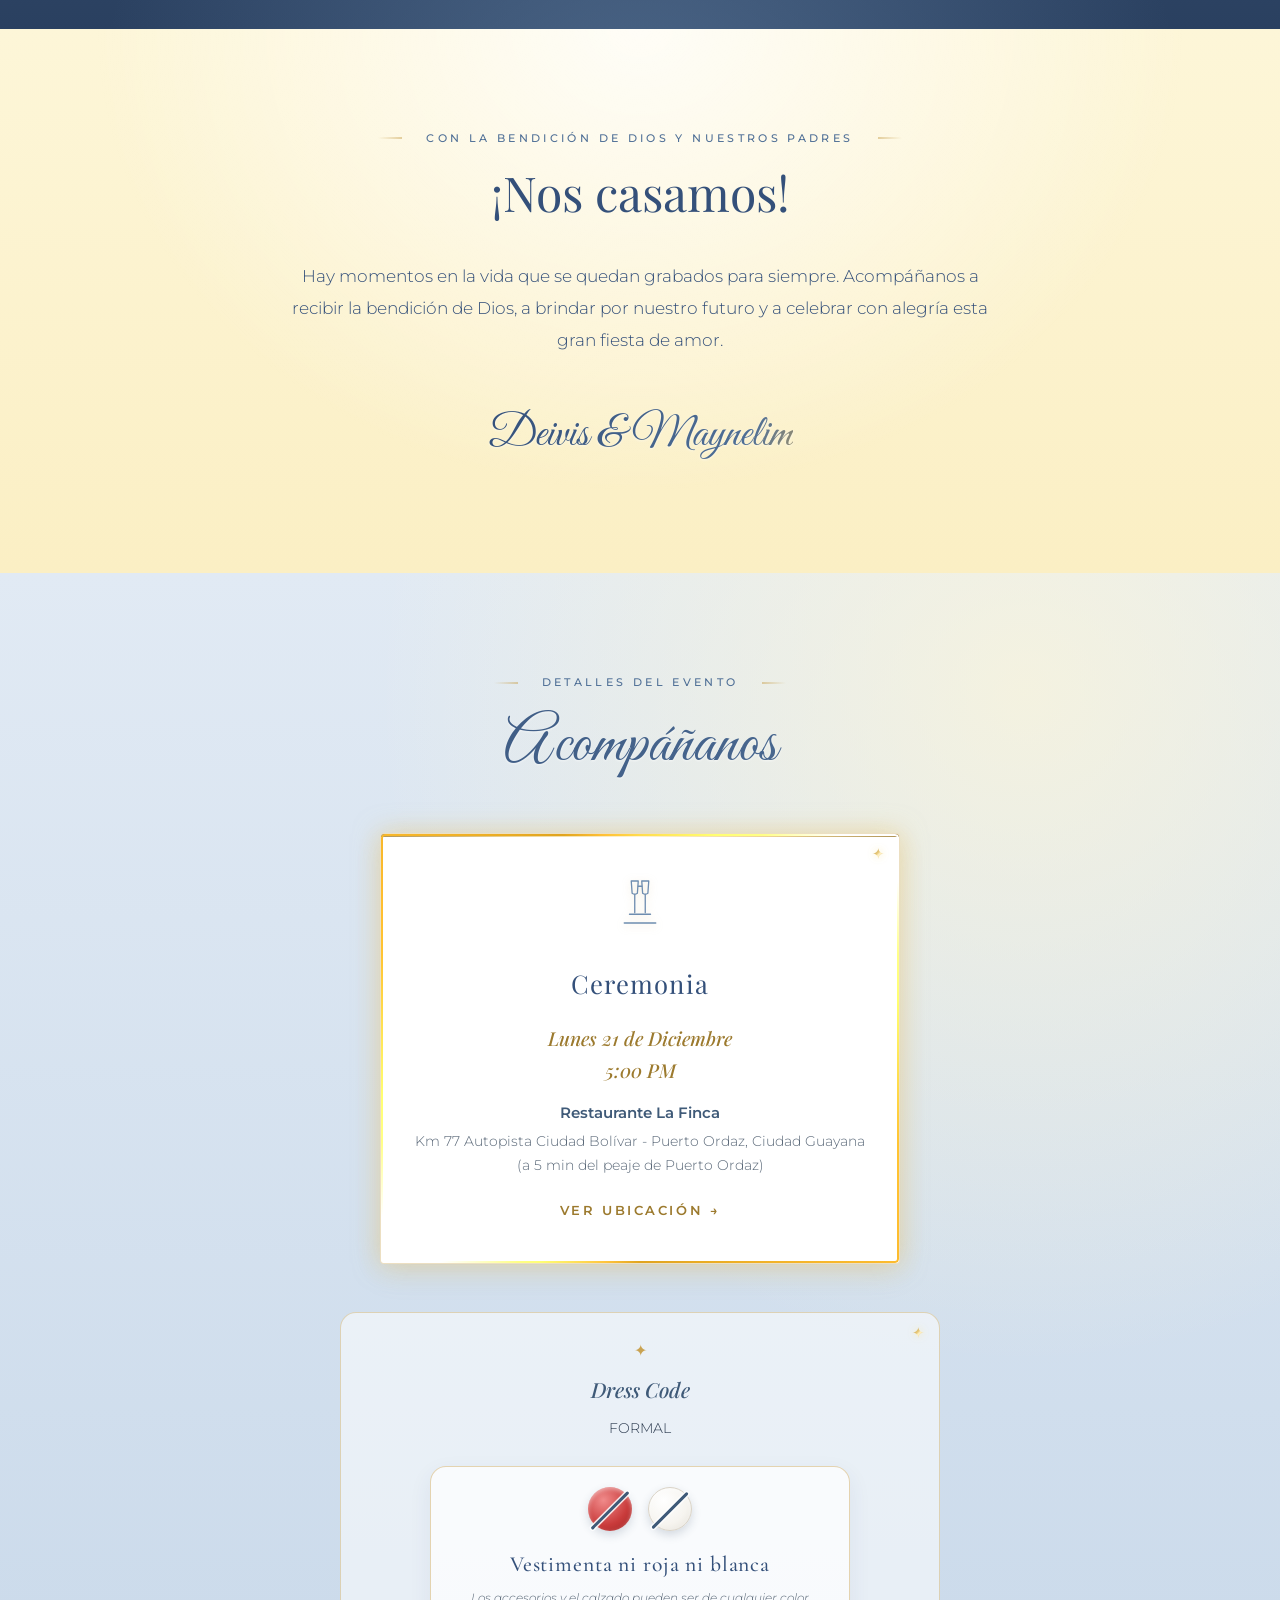
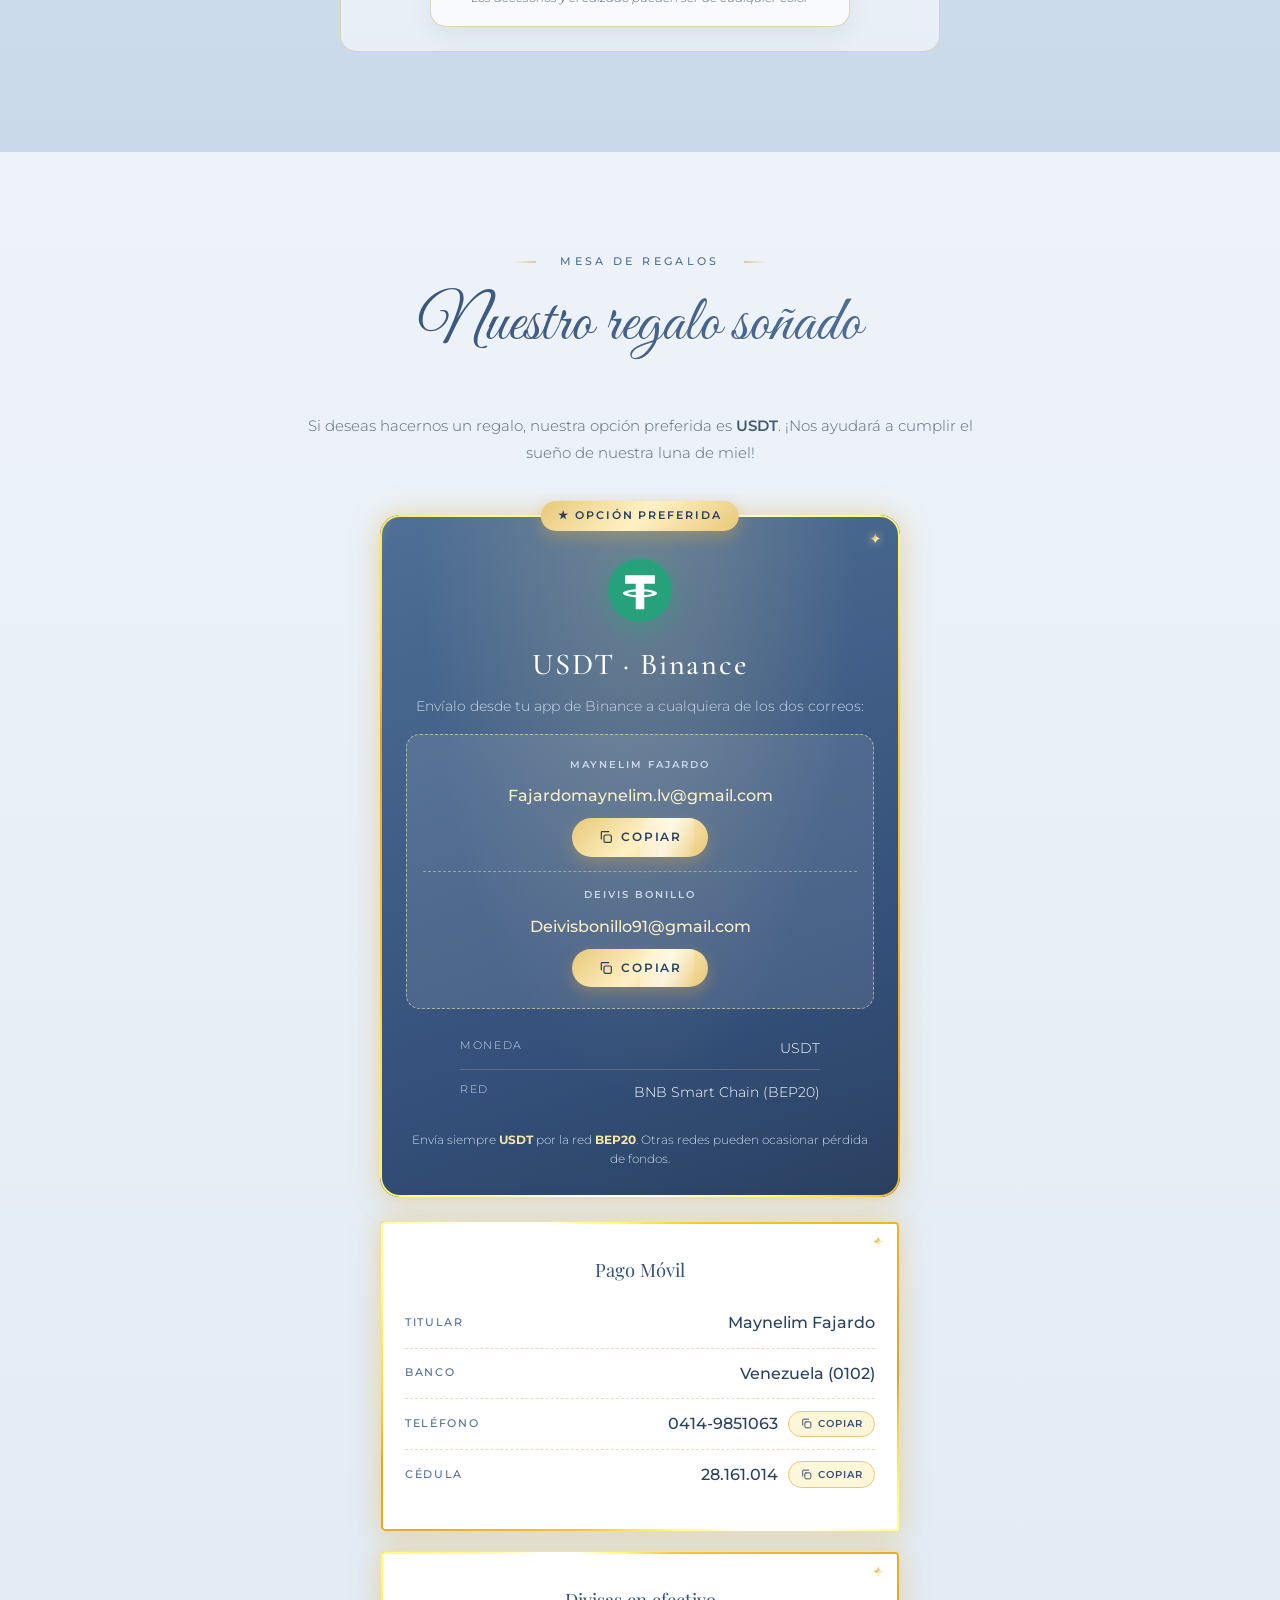
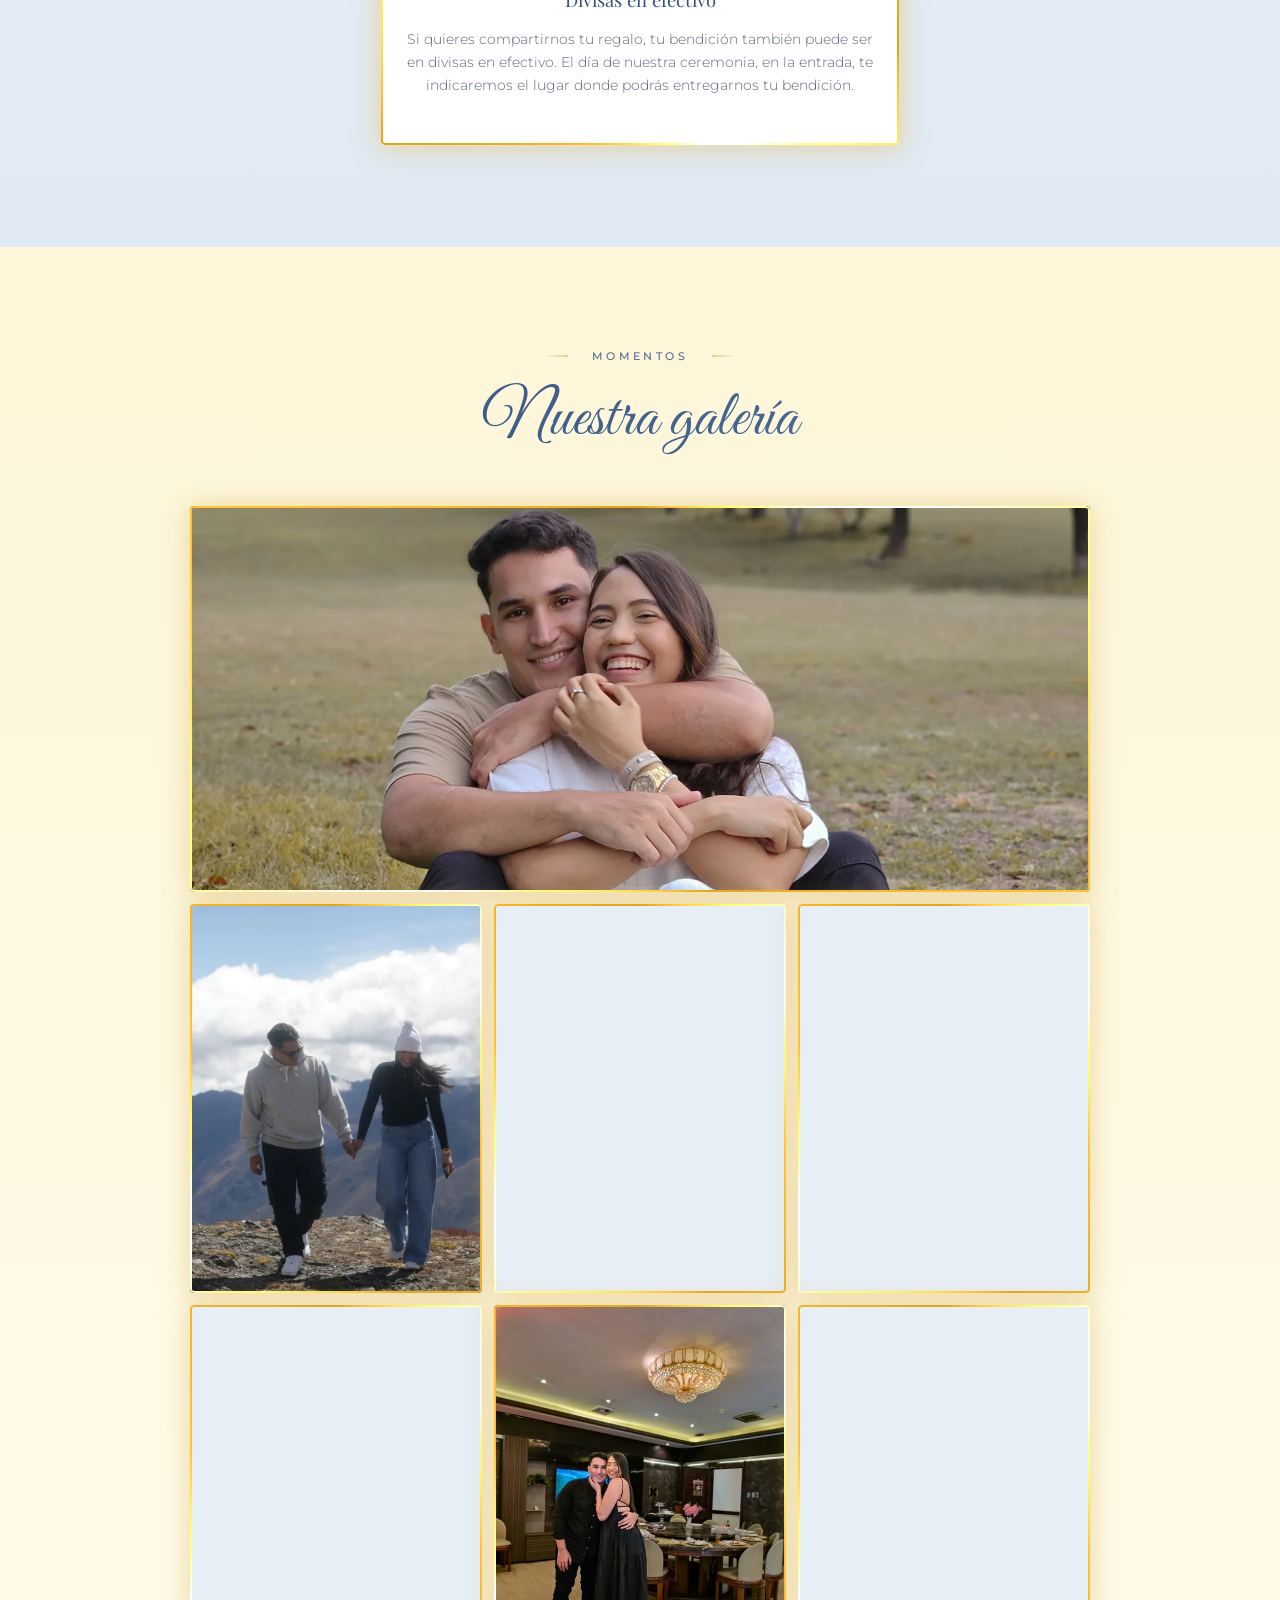
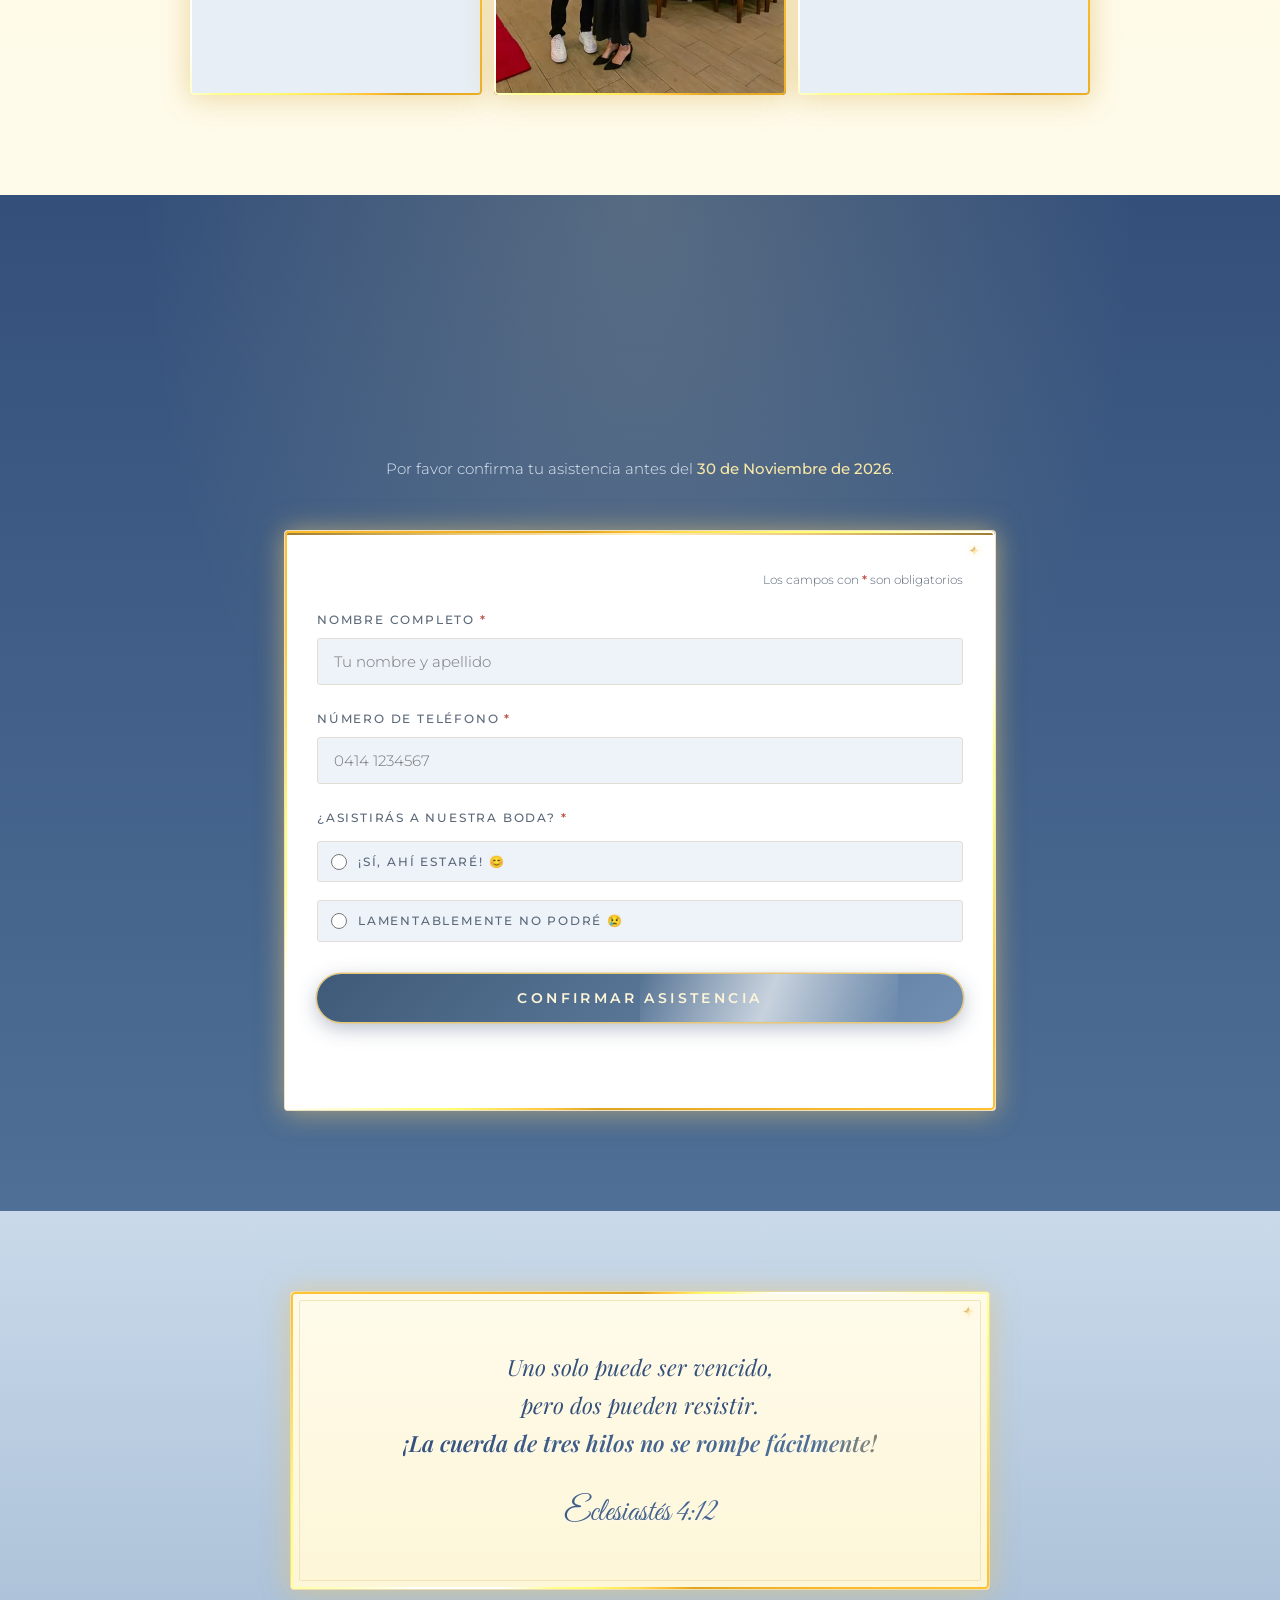
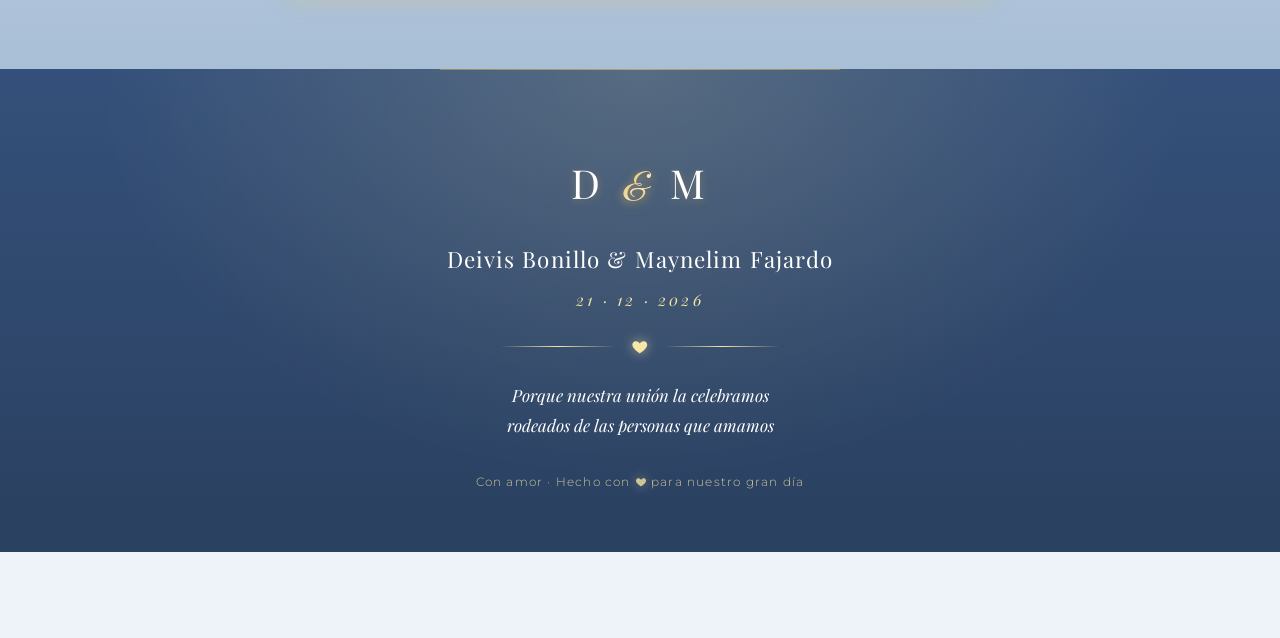
==== commit 95ad1ead: "feat: florecitas azules de vuelta en la tarjeta y 2 fotos nuevas en la galería - Tarjeta: se quita l" ====
--- a/index.html
+++ b/index.html
@@ -14,10 +14,10 @@
   <link rel="preconnect" href="https://fonts.gstatic.com" crossorigin />
   <link href="https://fonts.googleapis.com/css2?family=Cormorant+Garamond:ital,wght@0,400;0,500;0,600;1,400&family=Playfair+Display:ital,wght@0,400;0,500;0,600;1,400&family=Great+Vibes&family=Montserrat:ital,wght@0,300;0,400;0,500;1,300&display=swap" rel="stylesheet" />
 
-  <link rel="stylesheet" href="/styles/main.css?v=21" />
-  <link rel="stylesheet" href="/styles/invitacion.css?v=21" />
-  <link rel="stylesheet" href="/styles/effects.css?v=21" />
-  <link rel="stylesheet" href="/styles/tema.css?v=21" />
+  <link rel="stylesheet" href="/styles/main.css?v=22" />
+  <link rel="stylesheet" href="/styles/invitacion.css?v=22" />
+  <link rel="stylesheet" href="/styles/effects.css?v=22" />
+  <link rel="stylesheet" href="/styles/tema.css?v=22" />
 
   <!-- Marcar JS habilitado antes del render para evitar FOUC -->
   <script>document.documentElement.classList.add('js-enabled', 'intro-pending');</script>
@@ -209,11 +209,9 @@
     <div class="invite-stage">
       <div class="invite-float">
         <article class="invite-card fx-frame" data-tilt>
-          <div class="invite-photo">
-            <picture>
-              <source srcset="/assets/fotos/portada.webp" type="image/webp" />
-              <img src="/assets/fotos/portada.jpg" alt="Deivis y Maynelim abrazados y riendo" width="900" height="1200" fetchpriority="high" decoding="async" />
-            </picture>
+          <div class="invite-photo invite-photo-floral-only" aria-hidden="true">
+            <svg class="invite-photo-floral"><use href="#sym-floral"/></svg>
+            <svg class="invite-photo-floral invite-photo-floral-r"><use href="#sym-floral"/></svg>
           </div>
 
           <div class="wax-seal invite-seal" aria-hidden="true"><span>D|M</span></div>
@@ -501,6 +499,20 @@
           </picture>
           <figcaption class="gallery-overlay"><span>Felices</span></figcaption>
         </figure>
+        <figure class="gallery-item">
+          <picture>
+            <source srcset="/assets/fotos/galeria-restaurante.webp" type="image/webp" />
+            <img src="/assets/fotos/galeria-restaurante.jpg" alt="Deivis y Maynelim: abrazados en una cena" loading="lazy" decoding="async" style="object-position: 28% 60%;" />
+          </picture>
+          <figcaption class="gallery-overlay"><span>Celebrando</span></figcaption>
+        </figure>
+        <figure class="gallery-item">
+          <picture>
+            <source srcset="/assets/fotos/galeria-sombreros.webp" type="image/webp" />
+            <img src="/assets/fotos/galeria-sombreros.jpg" alt="Deivis y Maynelim: con sombreros mexicanos entre flores" loading="lazy" decoding="async" style="object-position: 55% 30%;" />
+          </picture>
+          <figcaption class="gallery-overlay"><span>Aventuras</span></figcaption>
+        </figure>
       </div>
     </div>
   </section>
@@ -709,7 +721,7 @@
   <canvas class="fx-particles" id="fx-particles" aria-hidden="true"></canvas>
   <div class="scroll-progress" aria-hidden="true"></div>
 
-  <script src="/scripts/main.js?v=21"></script>
-  <script src="/scripts/effects.js?v=21"></script>
+  <script src="/scripts/main.js?v=22"></script>
+  <script src="/scripts/effects.js?v=22"></script>
 </body>
 </html>
--- a/styles/invitacion.css
+++ b/styles/invitacion.css
@@ -444,6 +444,36 @@
 @keyframes kenBurns {
   from { transform: scale(1); }
   to { transform: scale(1.06); }
+}
+
+/* Zona superior sin foto: acuarela suave + florecitas azules en las esquinas */
+.invite-photo-floral-only {
+  height: 210px;
+  background:
+    radial-gradient(ellipse 70% 60% at 15% 10%, rgba(169, 191, 214, 0.45) 0%, transparent 70%),
+    radial-gradient(ellipse 60% 55% at 90% 85%, rgba(169, 191, 214, 0.4) 0%, transparent 70%),
+    radial-gradient(ellipse 50% 40% at 60% 30%, rgba(247, 231, 166, 0.35) 0%, transparent 70%);
+}
+
+.invite-photo-floral-only::after { content: none; }
+
+.invite-photo-floral {
+  position: absolute;
+  top: -28px;
+  left: -46px;
+  width: 230px;
+  height: 172px;
+  z-index: 2;
+  transform: rotate(150deg);
+  pointer-events: none;
+}
+
+.invite-photo-floral-r {
+  top: auto;
+  left: auto;
+  bottom: -26px;
+  right: -40px;
+  transform: rotate(-15deg);
 }
 
 /* Desvanecido de la foto hacia el papel (solo el borde inferior) */
@@ -976,6 +1006,7 @@
 @media (min-width: 900px) {
   .invite-stage { max-width: 470px; }
   .invite-photo { height: 460px; }
+  .invite-photo-floral-only { height: 230px; }
   .hero-floral { width: 520px; height: 390px; }
 }
 
--- a/styles/tema.css
+++ b/styles/tema.css
@@ -854,3 +854,7 @@
 @media (min-width: 769px) {
   .gallery-item-wide { aspect-ratio: 21 / 9; }
 }
+
+@media (min-width: 769px) {
+  .gallery-grid { grid-template-columns: repeat(3, 1fr); }
+}
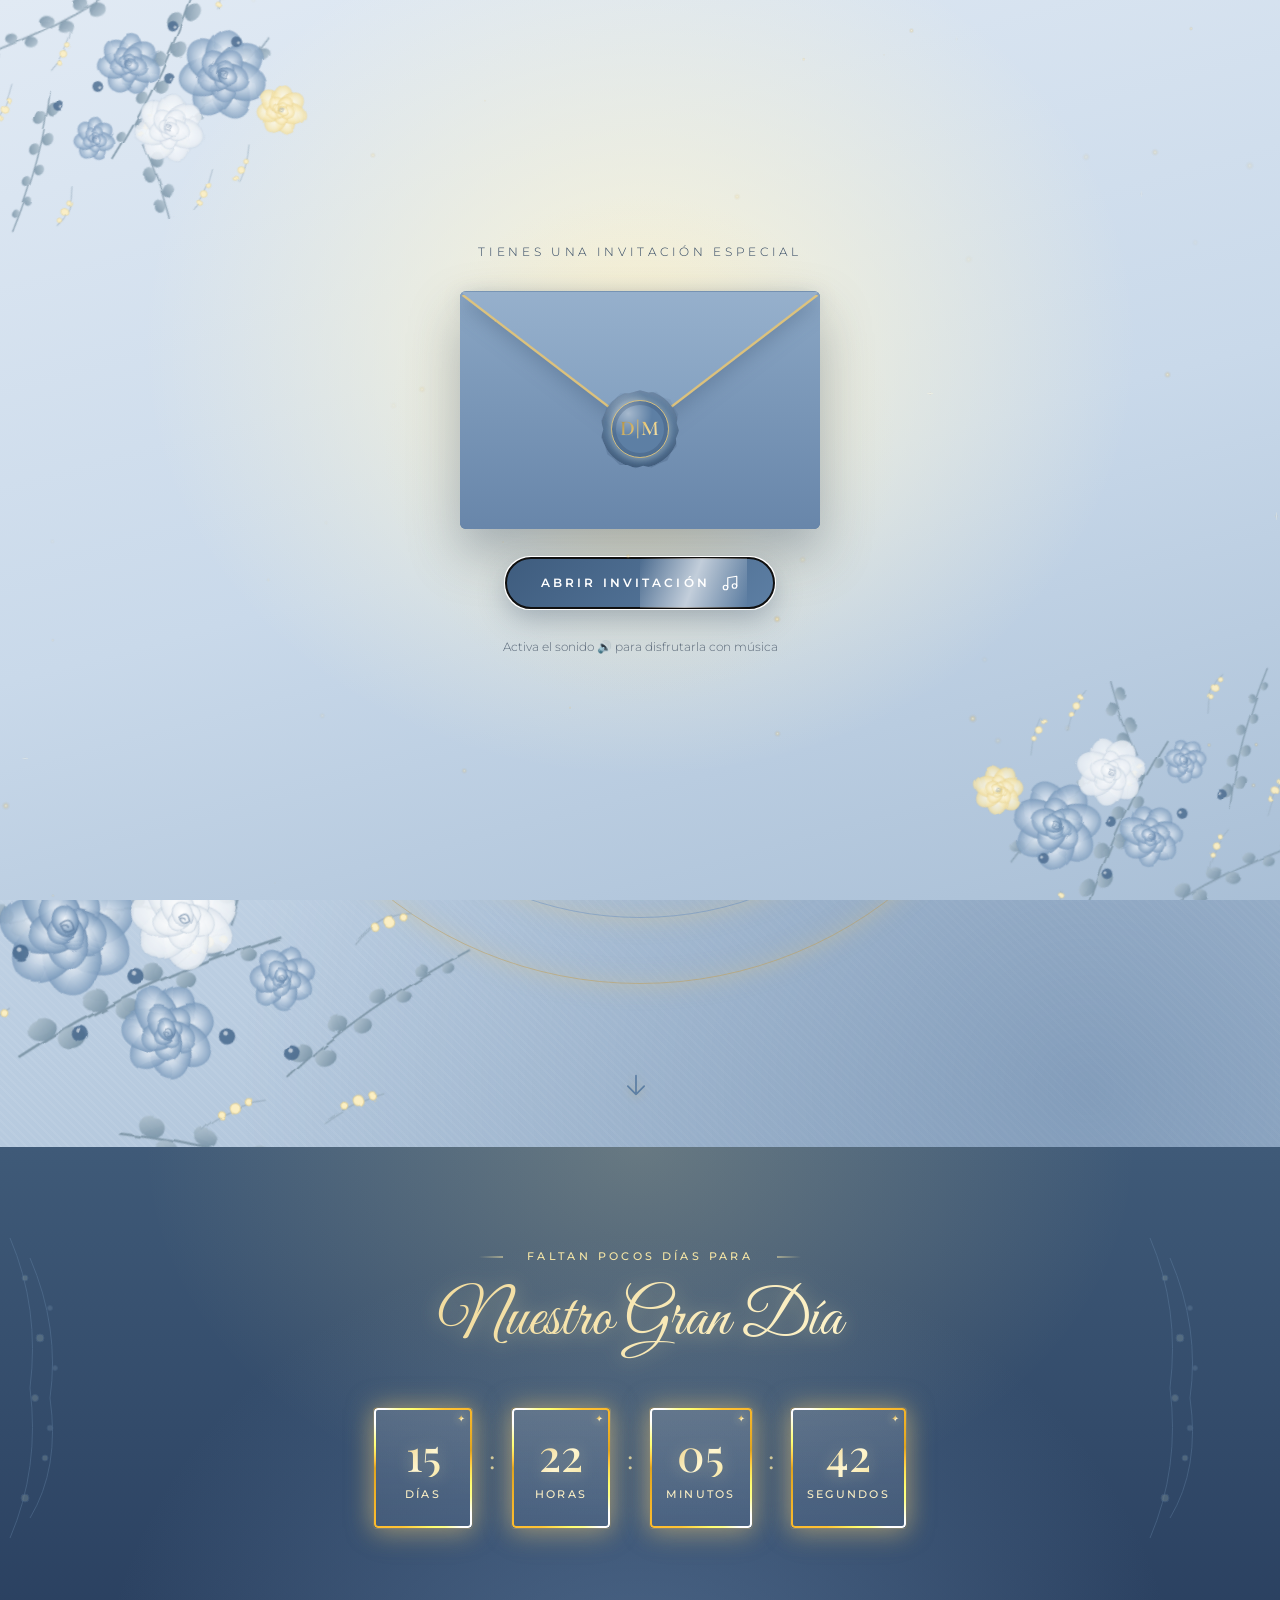
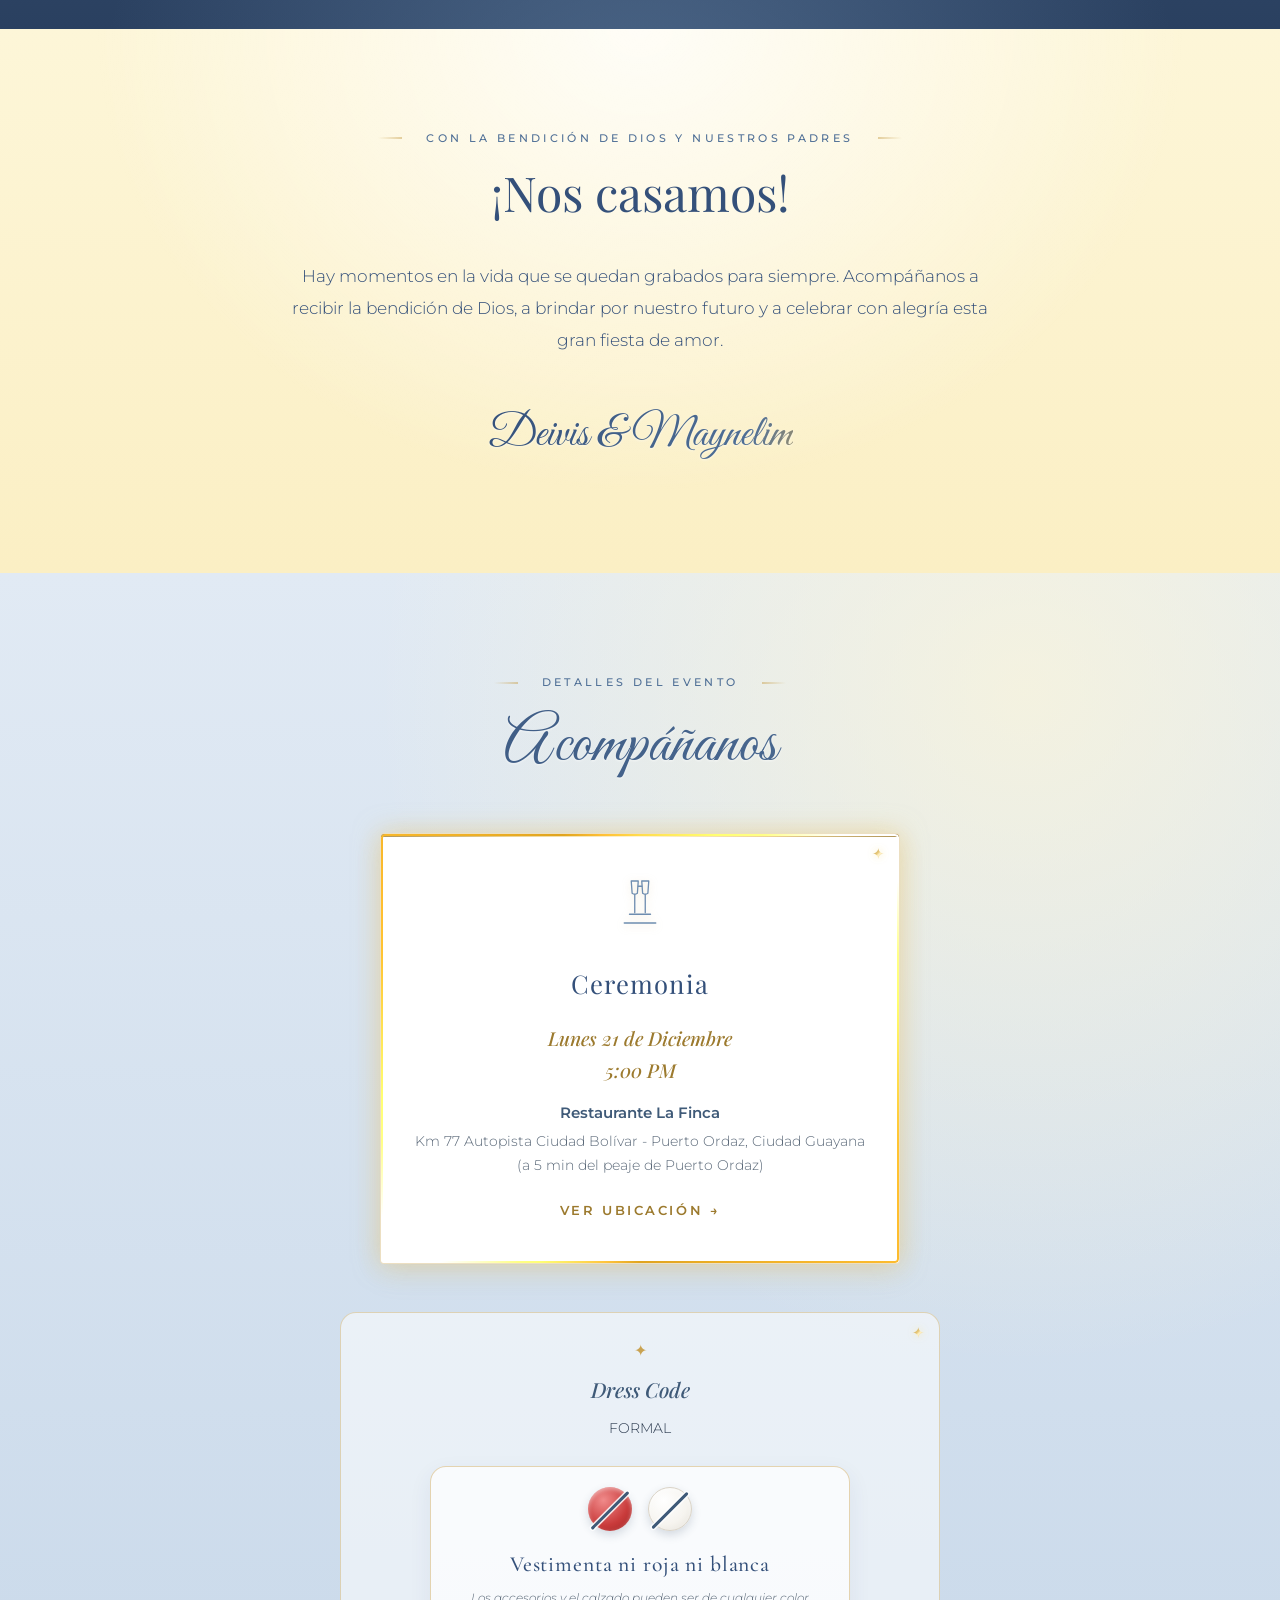
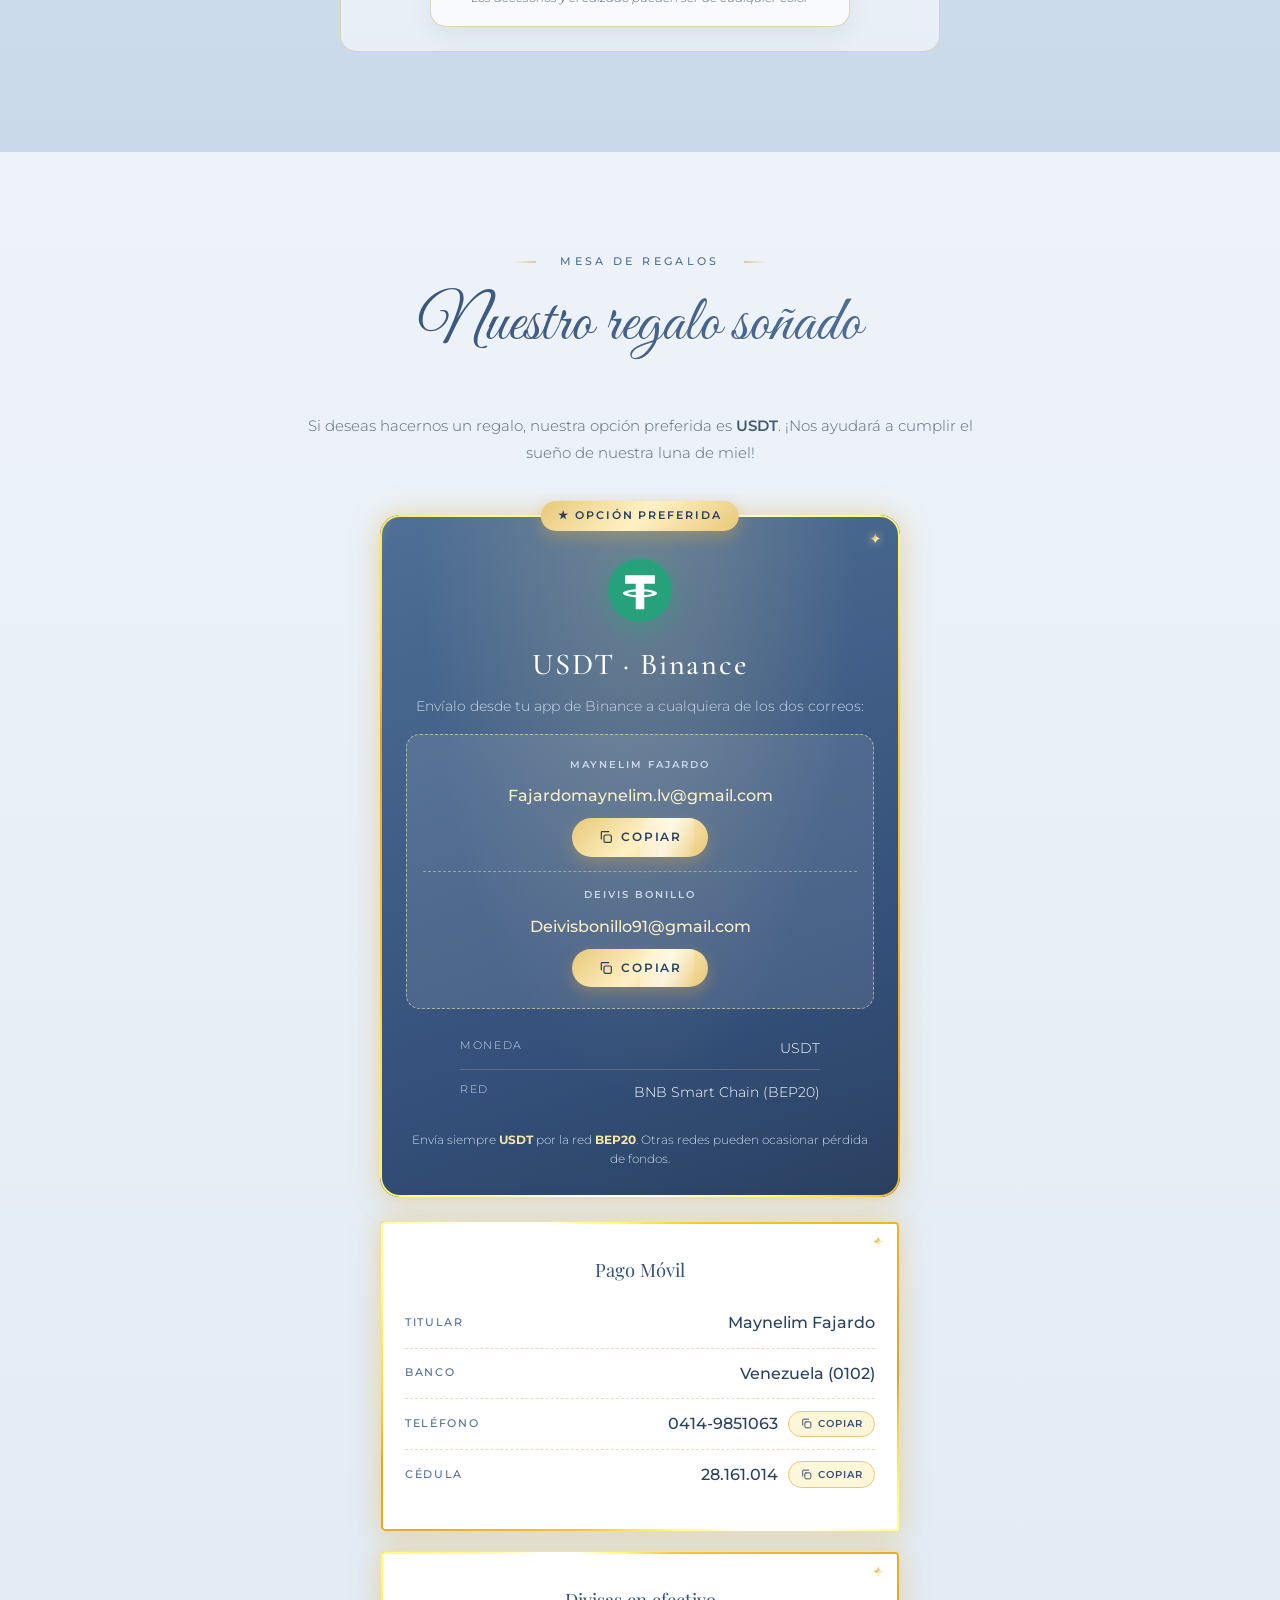
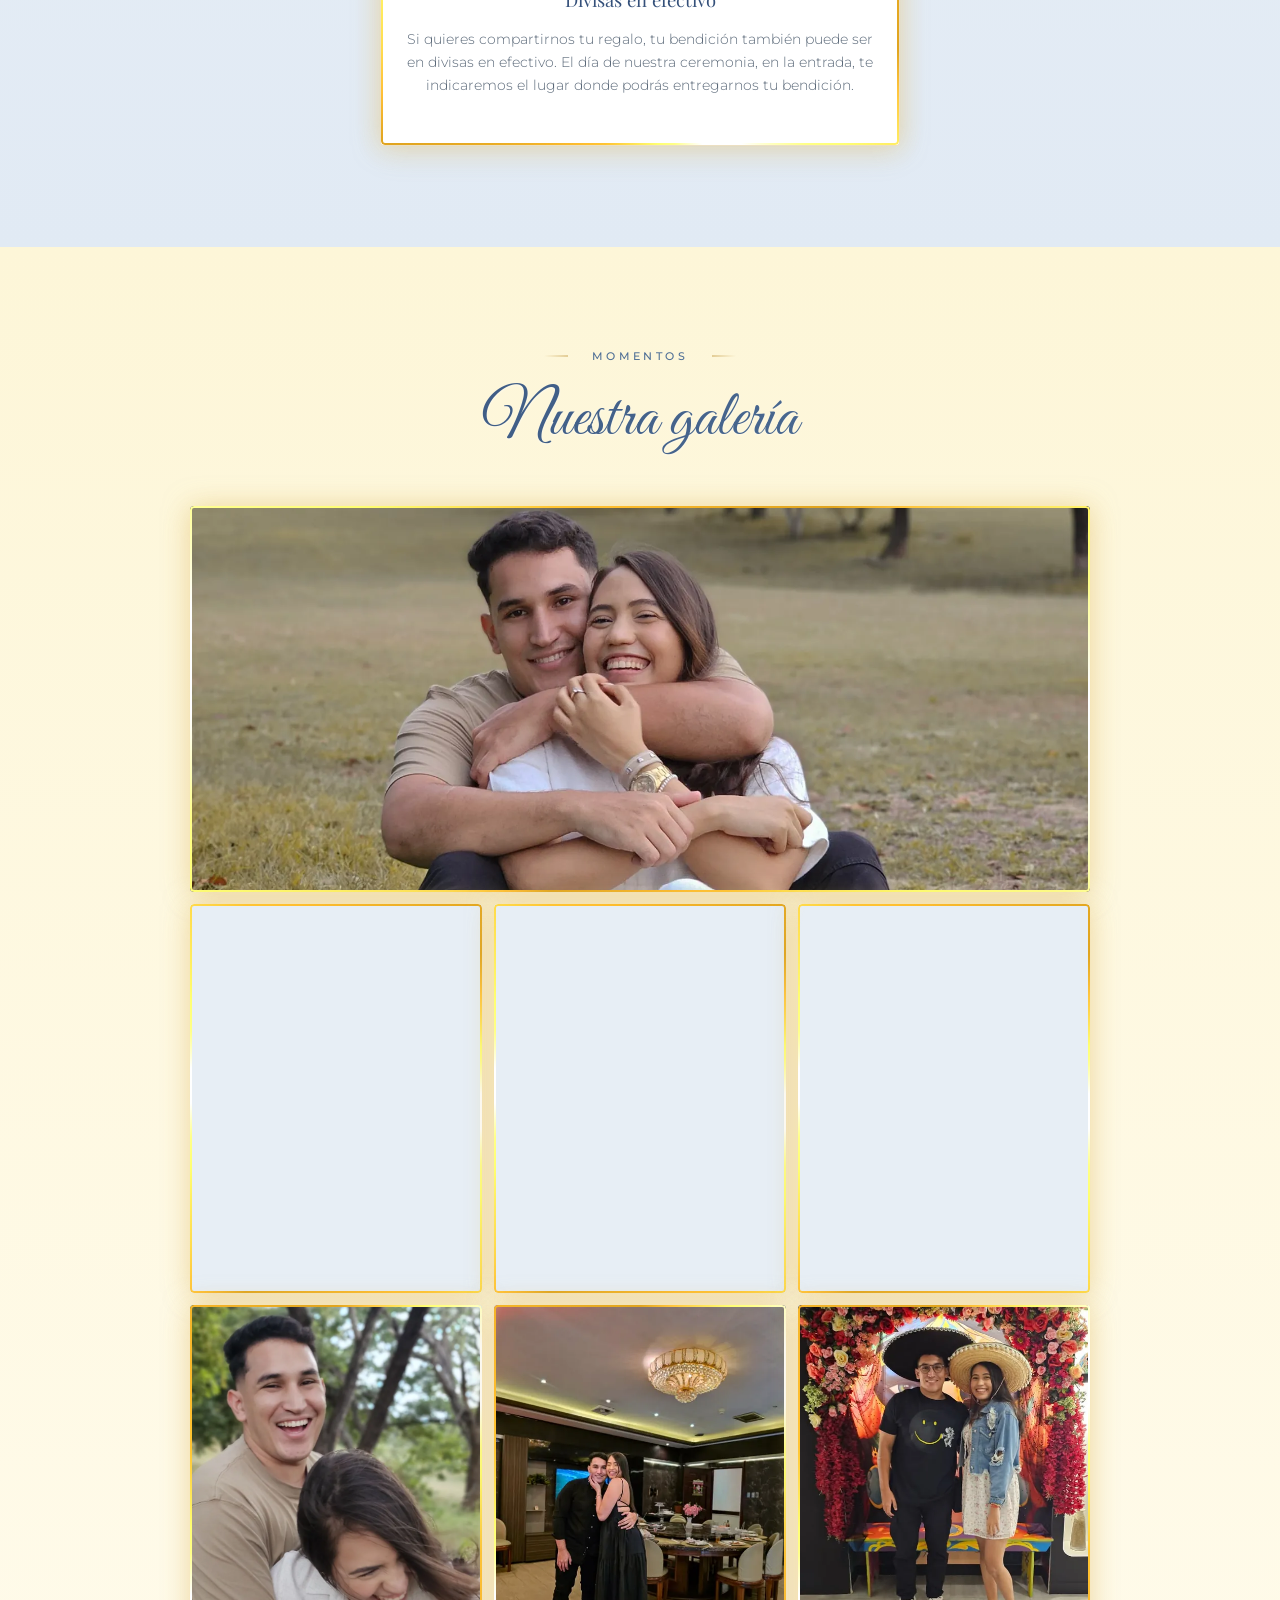
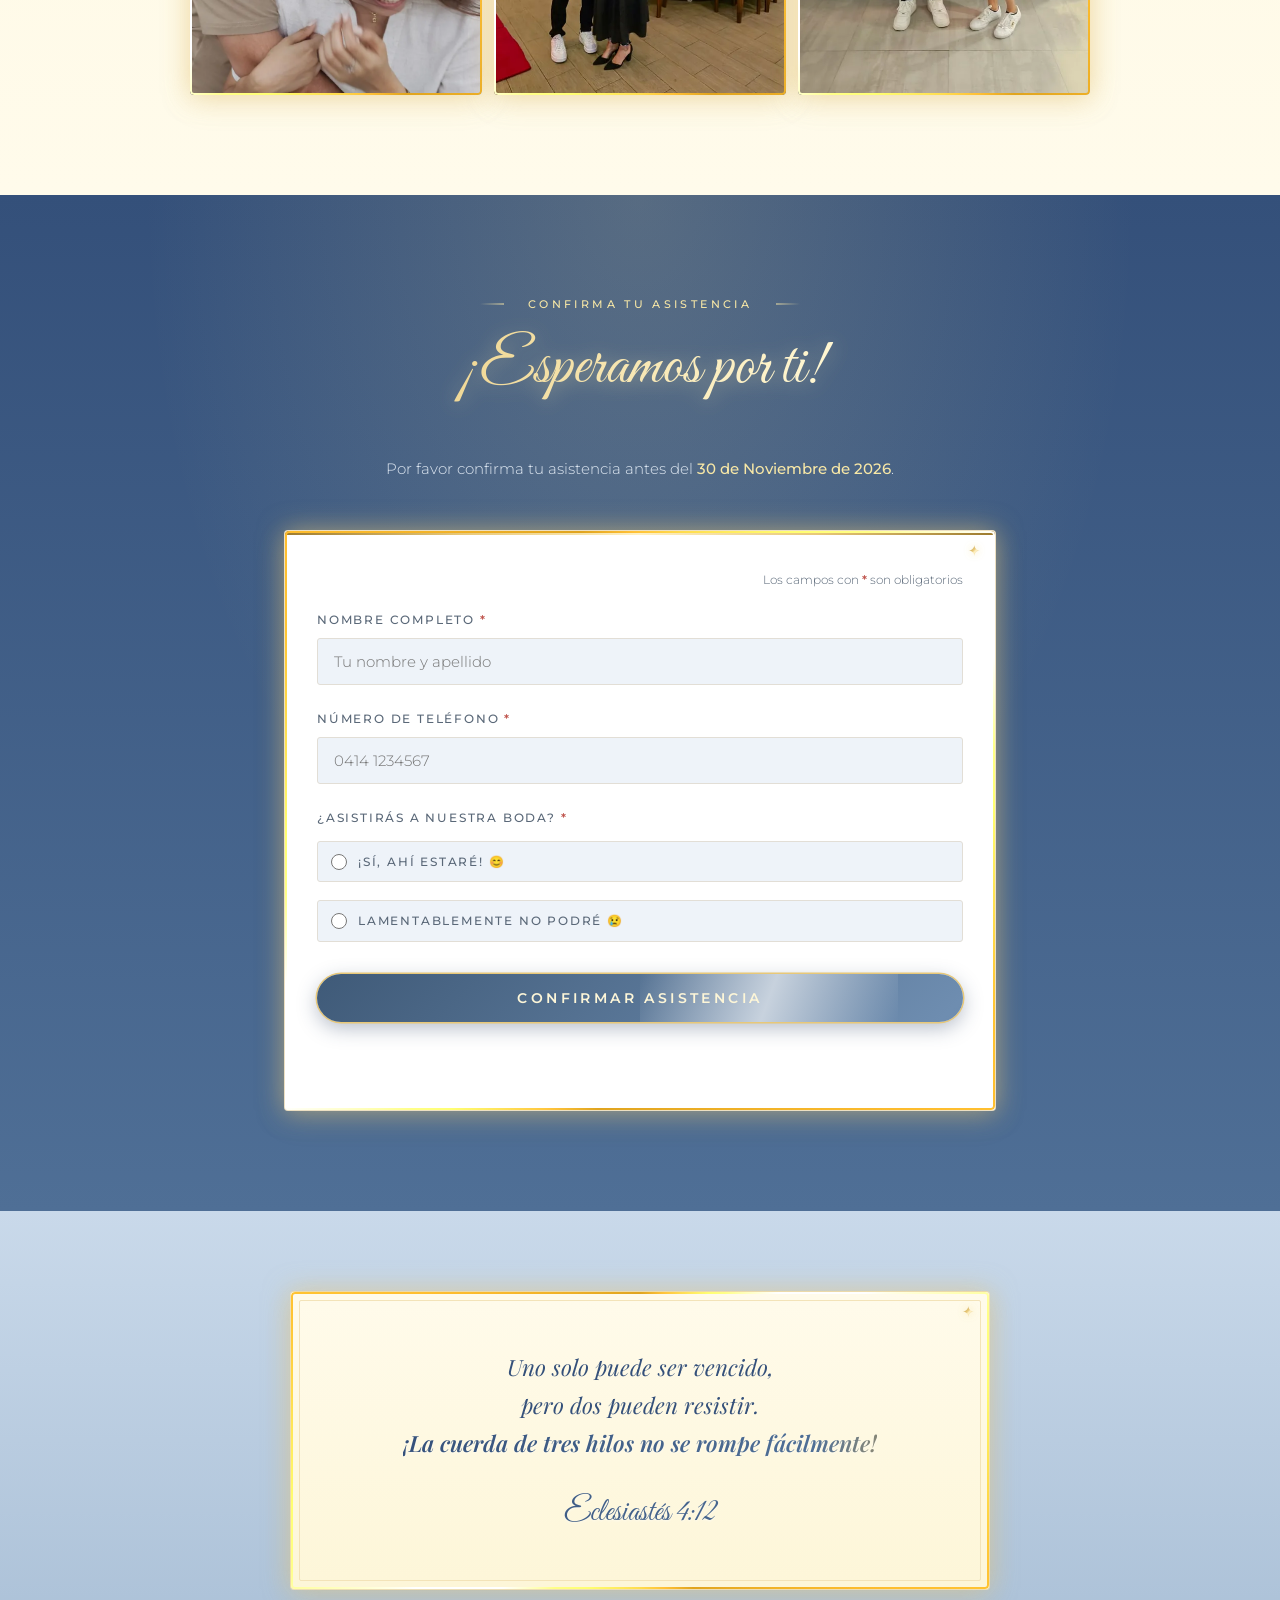
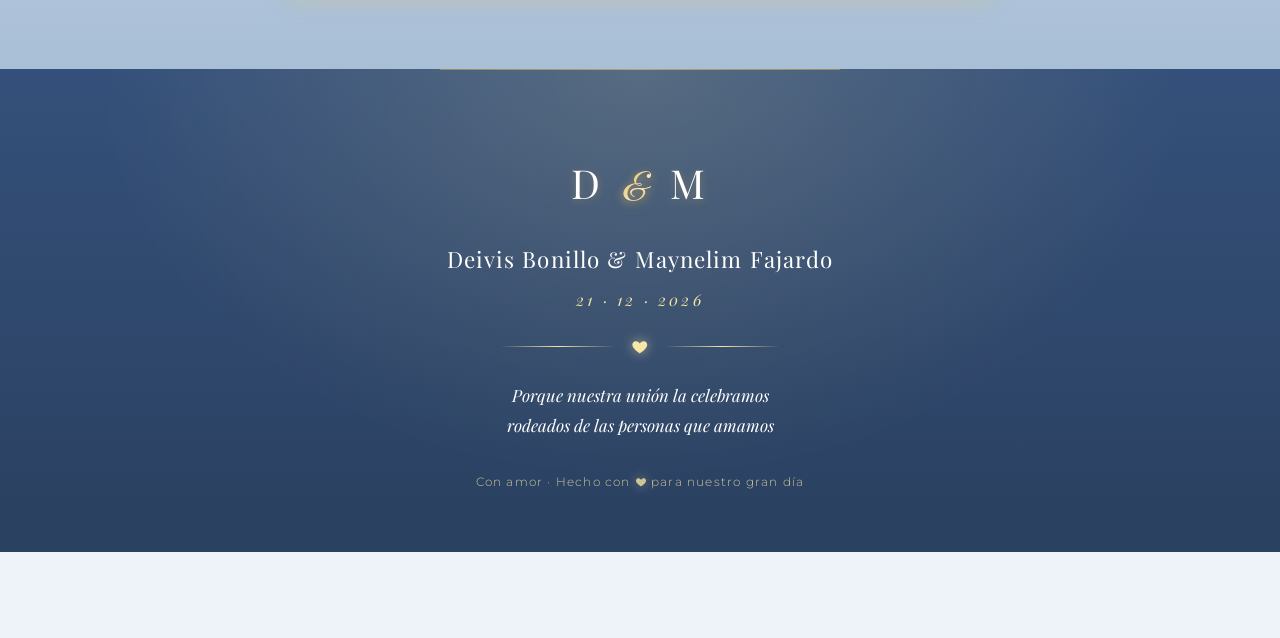
==== commit e65b6ac9: "feat: panel de administración de confirmaciones (/admin) sin cambiar el flujo actual - functions/api" ====
--- a/index.html
+++ b/index.html
@@ -14,10 +14,10 @@
   <link rel="preconnect" href="https://fonts.gstatic.com" crossorigin />
   <link href="https://fonts.googleapis.com/css2?family=Cormorant+Garamond:ital,wght@0,400;0,500;0,600;1,400&family=Playfair+Display:ital,wght@0,400;0,500;0,600;1,400&family=Great+Vibes&family=Montserrat:ital,wght@0,300;0,400;0,500;1,300&display=swap" rel="stylesheet" />
 
-  <link rel="stylesheet" href="/styles/main.css?v=22" />
-  <link rel="stylesheet" href="/styles/invitacion.css?v=22" />
-  <link rel="stylesheet" href="/styles/effects.css?v=22" />
-  <link rel="stylesheet" href="/styles/tema.css?v=22" />
+  <link rel="stylesheet" href="/styles/main.css?v=23" />
+  <link rel="stylesheet" href="/styles/invitacion.css?v=23" />
+  <link rel="stylesheet" href="/styles/effects.css?v=23" />
+  <link rel="stylesheet" href="/styles/tema.css?v=23" />
 
   <!-- Marcar JS habilitado antes del render para evitar FOUC -->
   <script>document.documentElement.classList.add('js-enabled', 'intro-pending');</script>
@@ -721,7 +721,7 @@
   <canvas class="fx-particles" id="fx-particles" aria-hidden="true"></canvas>
   <div class="scroll-progress" aria-hidden="true"></div>
 
-  <script src="/scripts/main.js?v=22"></script>
-  <script src="/scripts/effects.js?v=22"></script>
+  <script src="/scripts/main.js?v=23"></script>
+  <script src="/scripts/effects.js?v=23"></script>
 </body>
 </html>
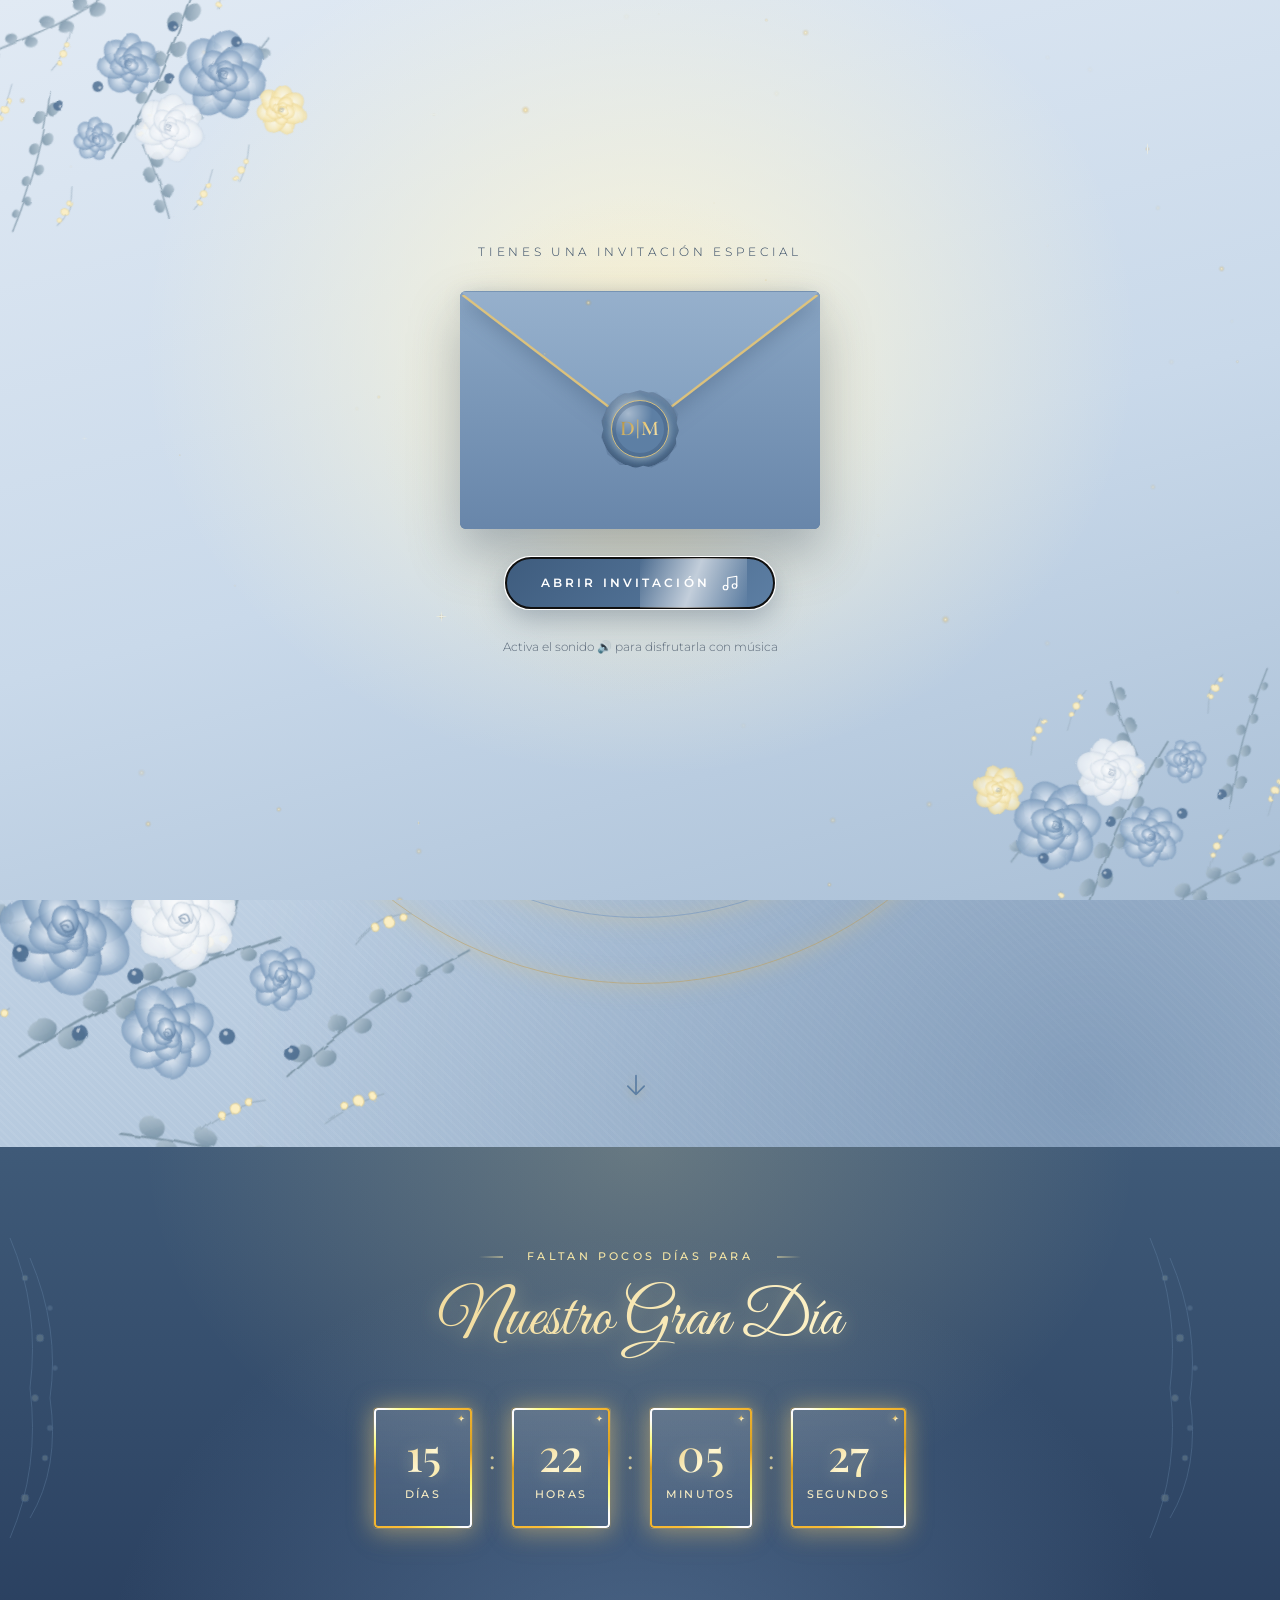
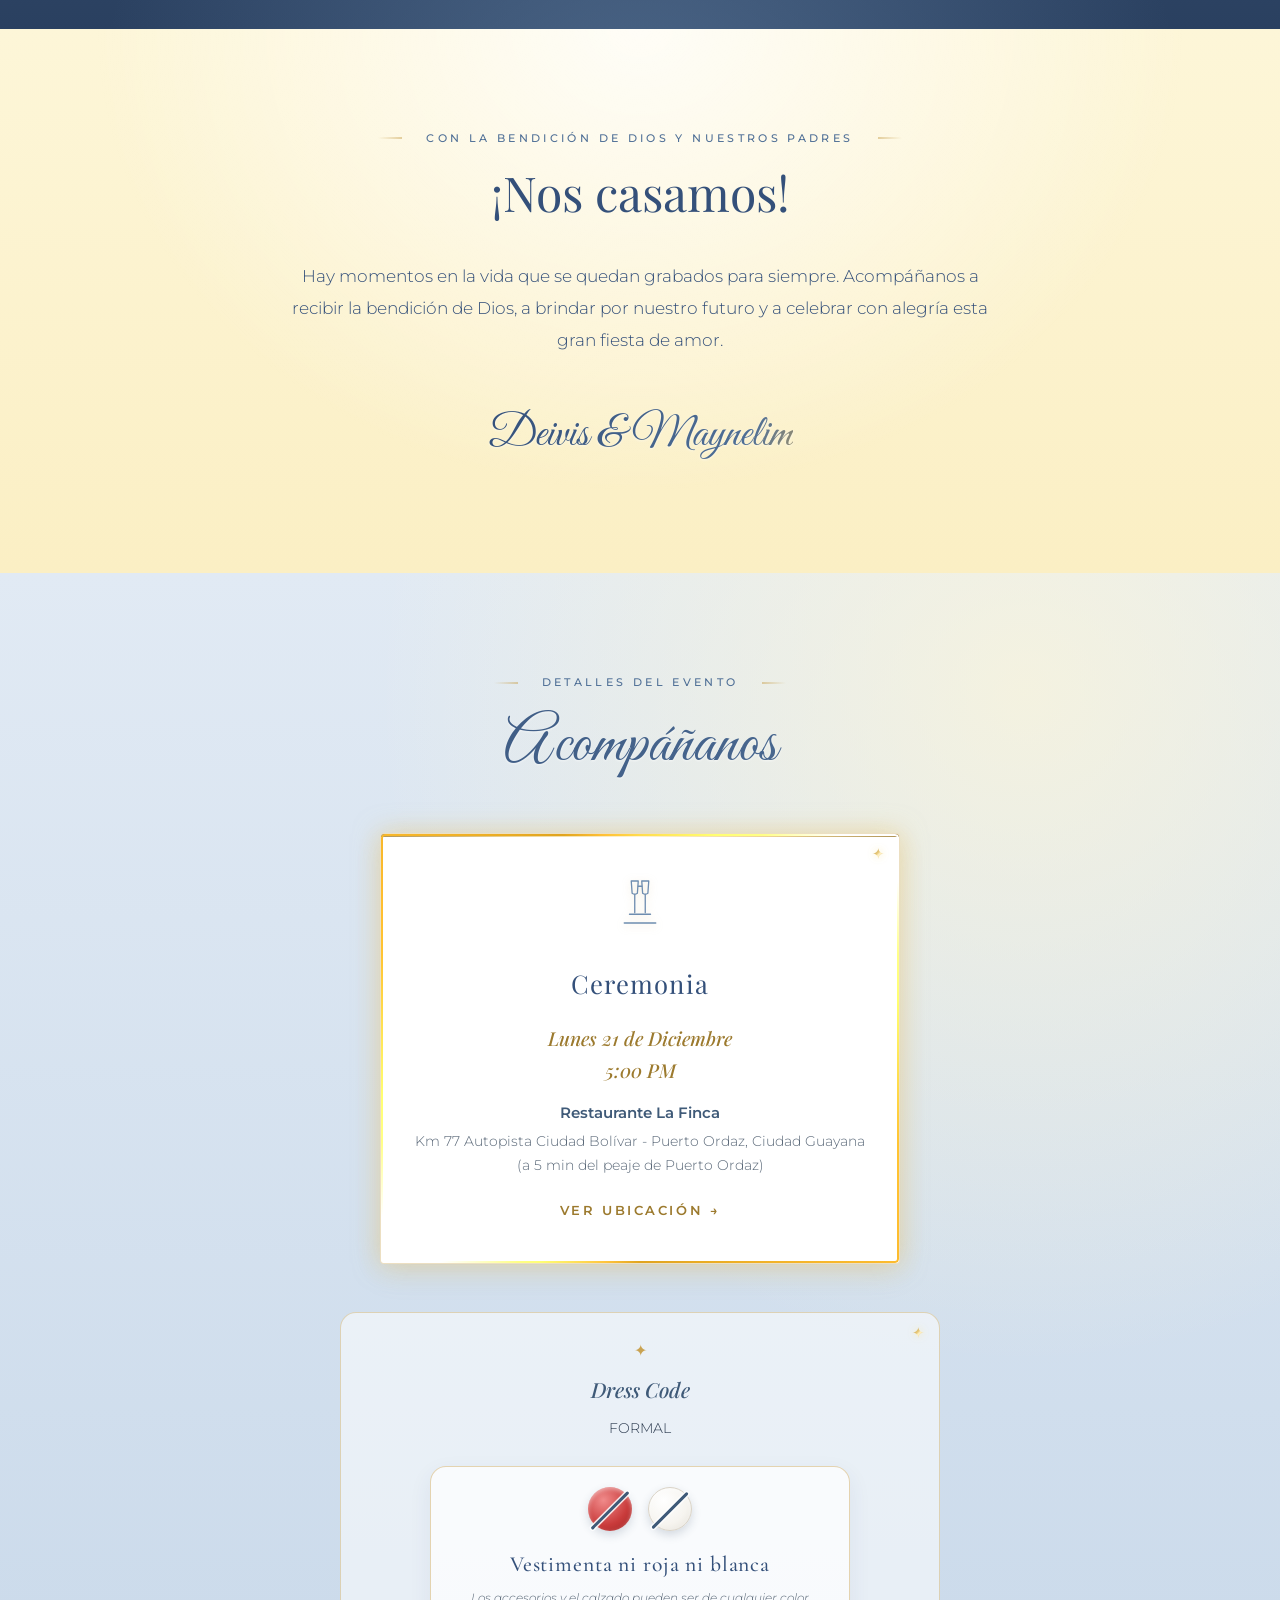
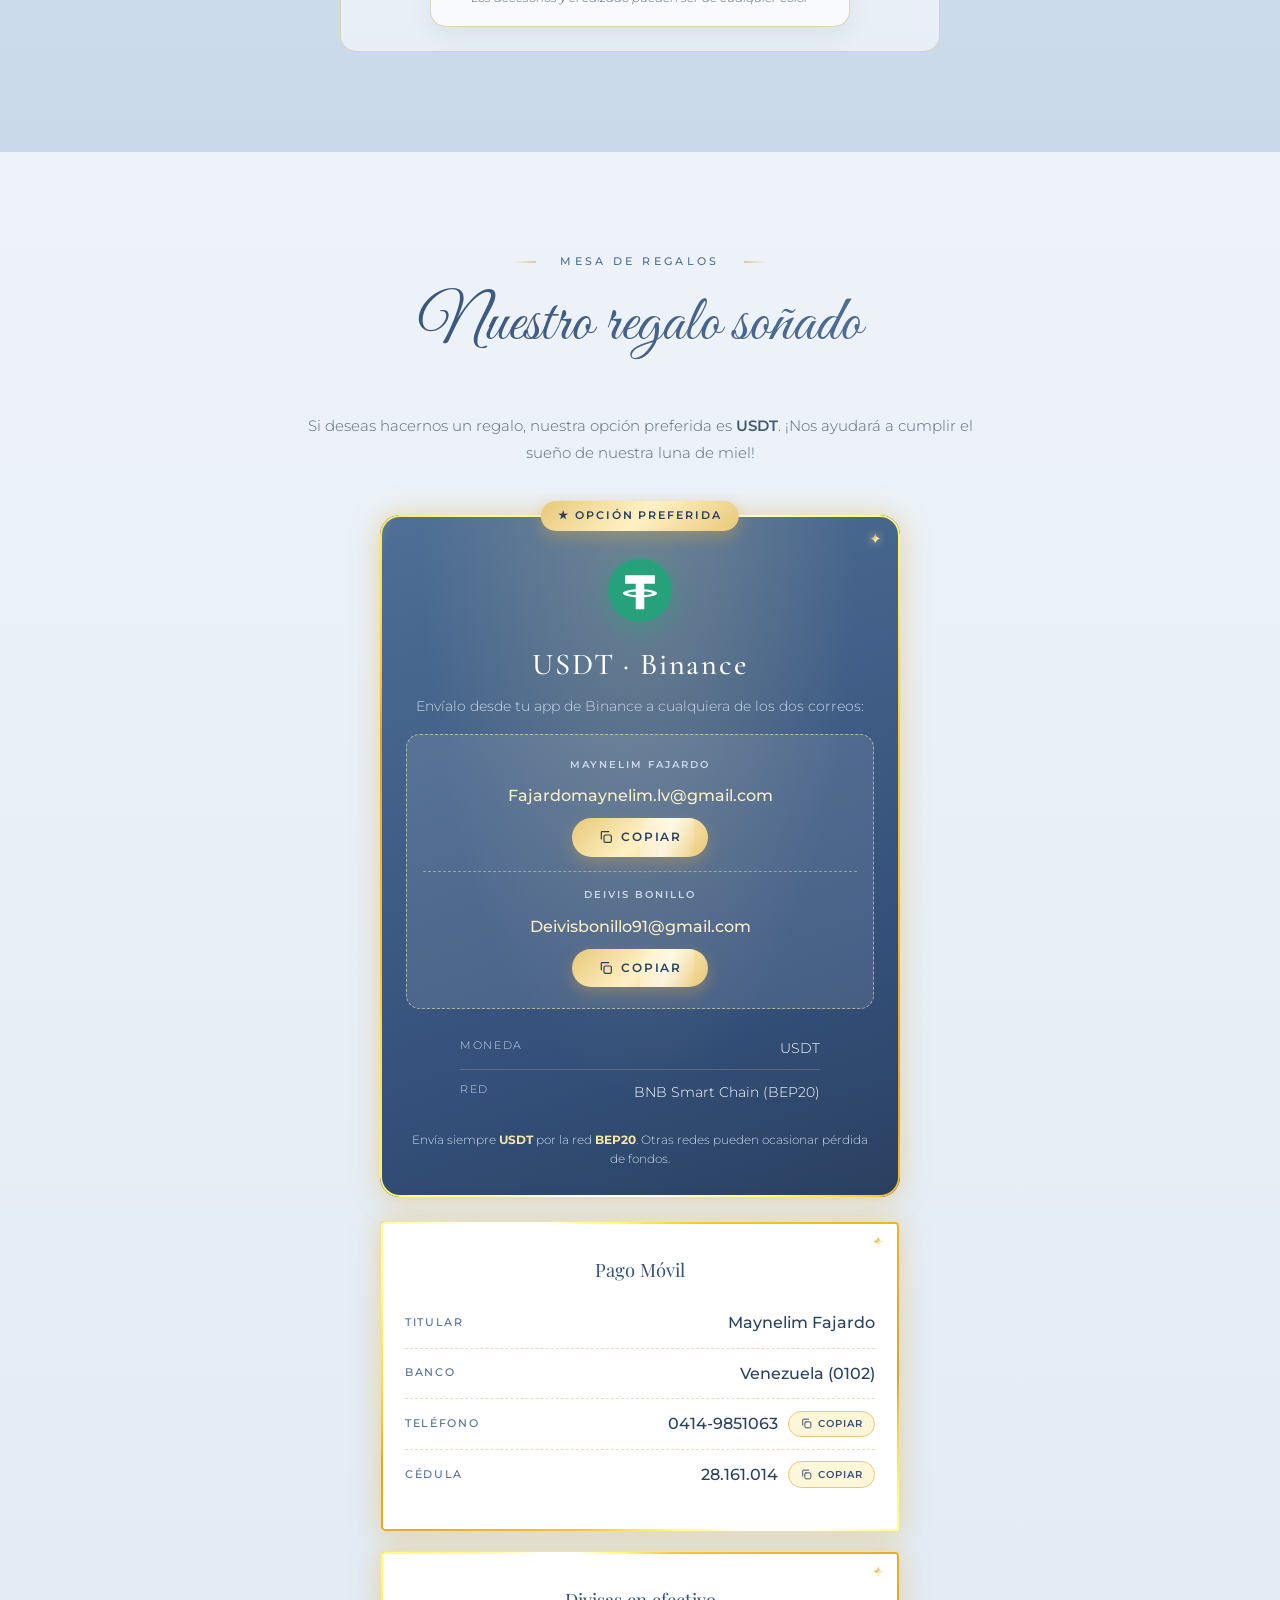
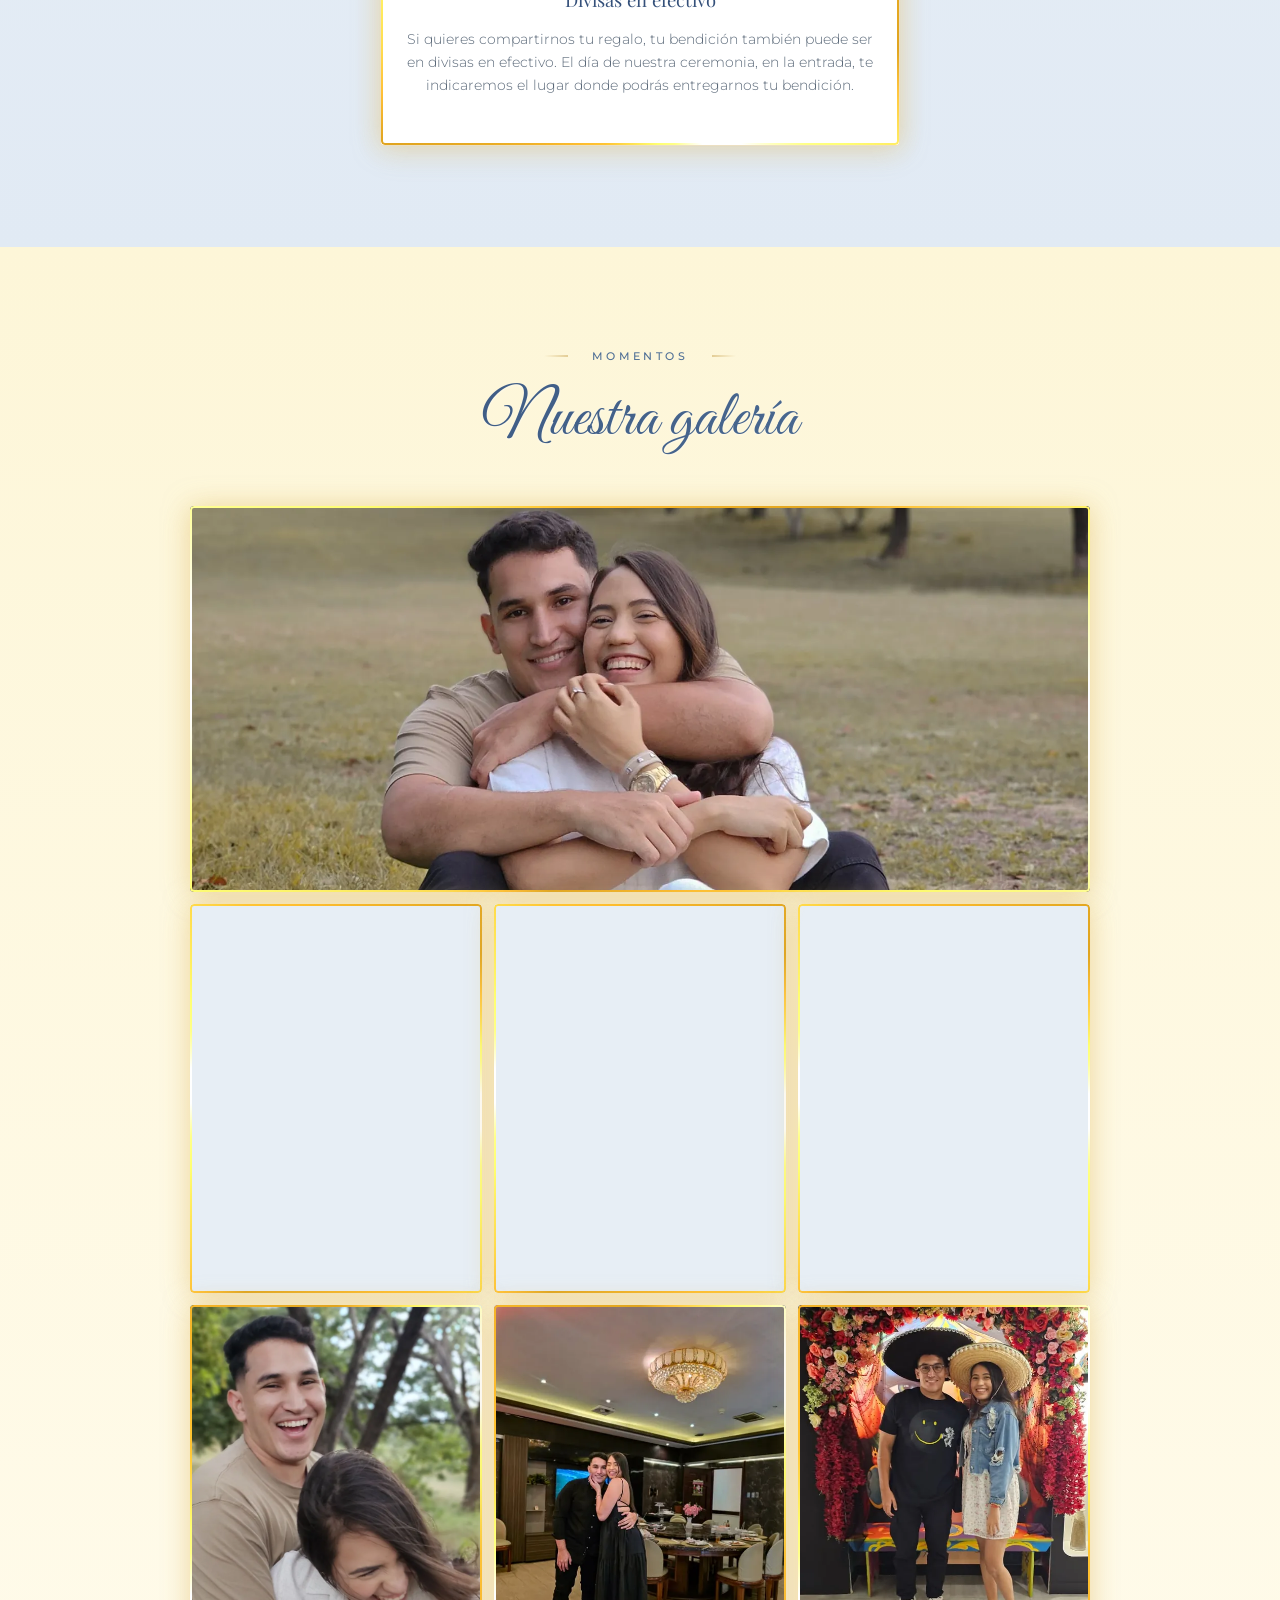
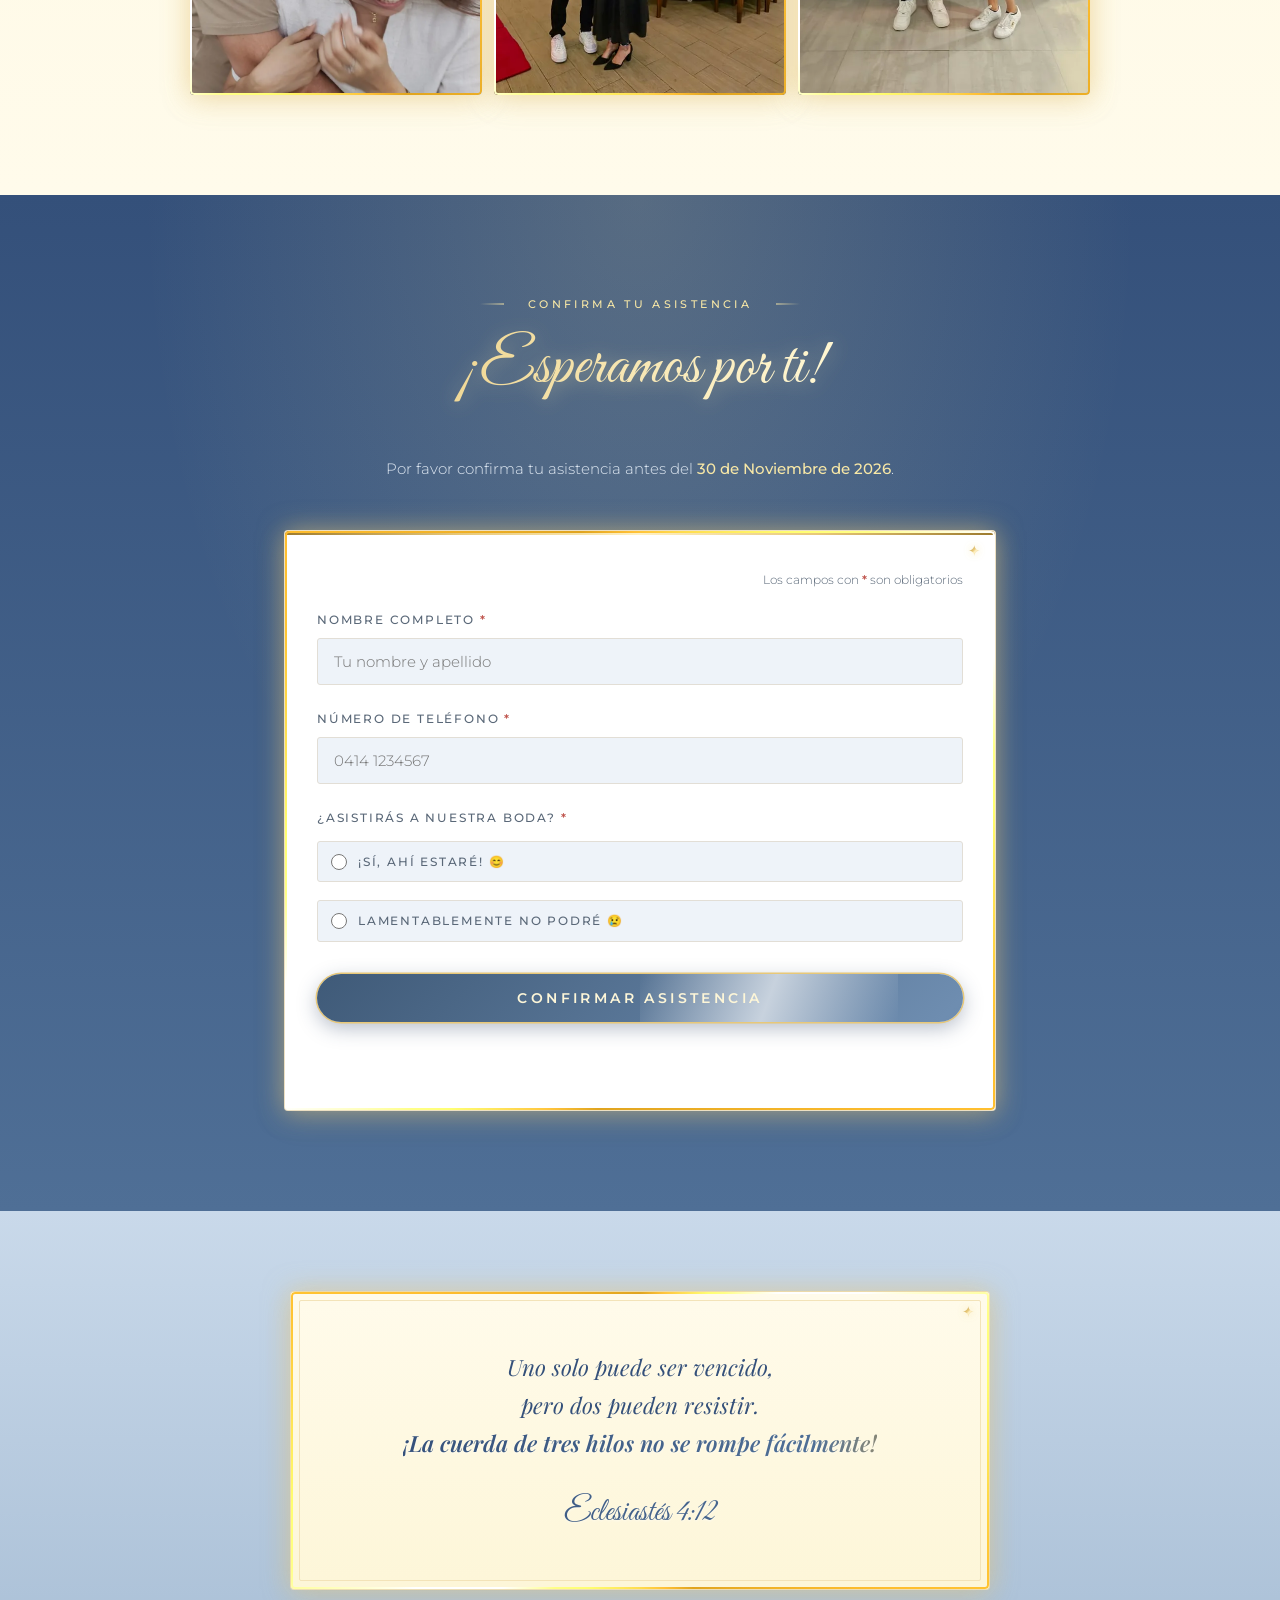
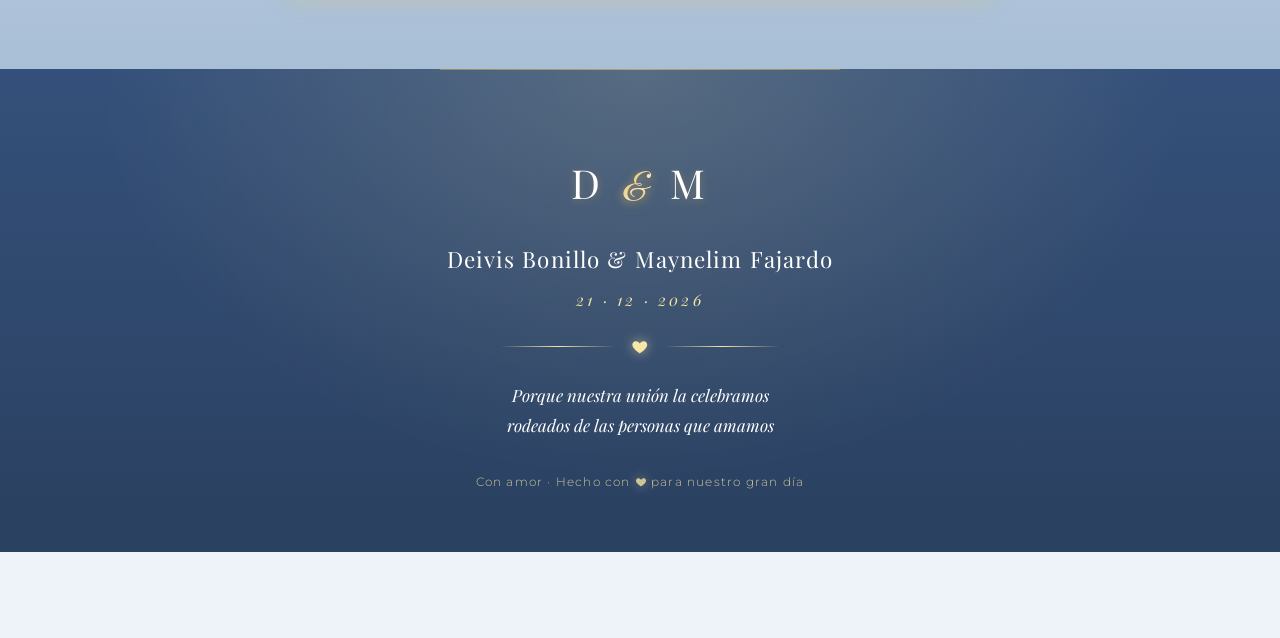
==== commit c389bc75: "fix: guardar la confirmación antes de abrir WhatsApp (no llegaba desde el celular) - El envío a /api" ====
--- a/index.html
+++ b/index.html
@@ -14,10 +14,10 @@
   <link rel="preconnect" href="https://fonts.gstatic.com" crossorigin />
   <link href="https://fonts.googleapis.com/css2?family=Cormorant+Garamond:ital,wght@0,400;0,500;0,600;1,400&family=Playfair+Display:ital,wght@0,400;0,500;0,600;1,400&family=Great+Vibes&family=Montserrat:ital,wght@0,300;0,400;0,500;1,300&display=swap" rel="stylesheet" />
 
-  <link rel="stylesheet" href="/styles/main.css?v=23" />
-  <link rel="stylesheet" href="/styles/invitacion.css?v=23" />
-  <link rel="stylesheet" href="/styles/effects.css?v=23" />
-  <link rel="stylesheet" href="/styles/tema.css?v=23" />
+  <link rel="stylesheet" href="/styles/main.css?v=24" />
+  <link rel="stylesheet" href="/styles/invitacion.css?v=24" />
+  <link rel="stylesheet" href="/styles/effects.css?v=24" />
+  <link rel="stylesheet" href="/styles/tema.css?v=24" />
 
   <!-- Marcar JS habilitado antes del render para evitar FOUC -->
   <script>document.documentElement.classList.add('js-enabled', 'intro-pending');</script>
@@ -721,7 +721,7 @@
   <canvas class="fx-particles" id="fx-particles" aria-hidden="true"></canvas>
   <div class="scroll-progress" aria-hidden="true"></div>
 
-  <script src="/scripts/main.js?v=23"></script>
-  <script src="/scripts/effects.js?v=23"></script>
+  <script src="/scripts/main.js?v=24"></script>
+  <script src="/scripts/effects.js?v=24"></script>
 </body>
 </html>
